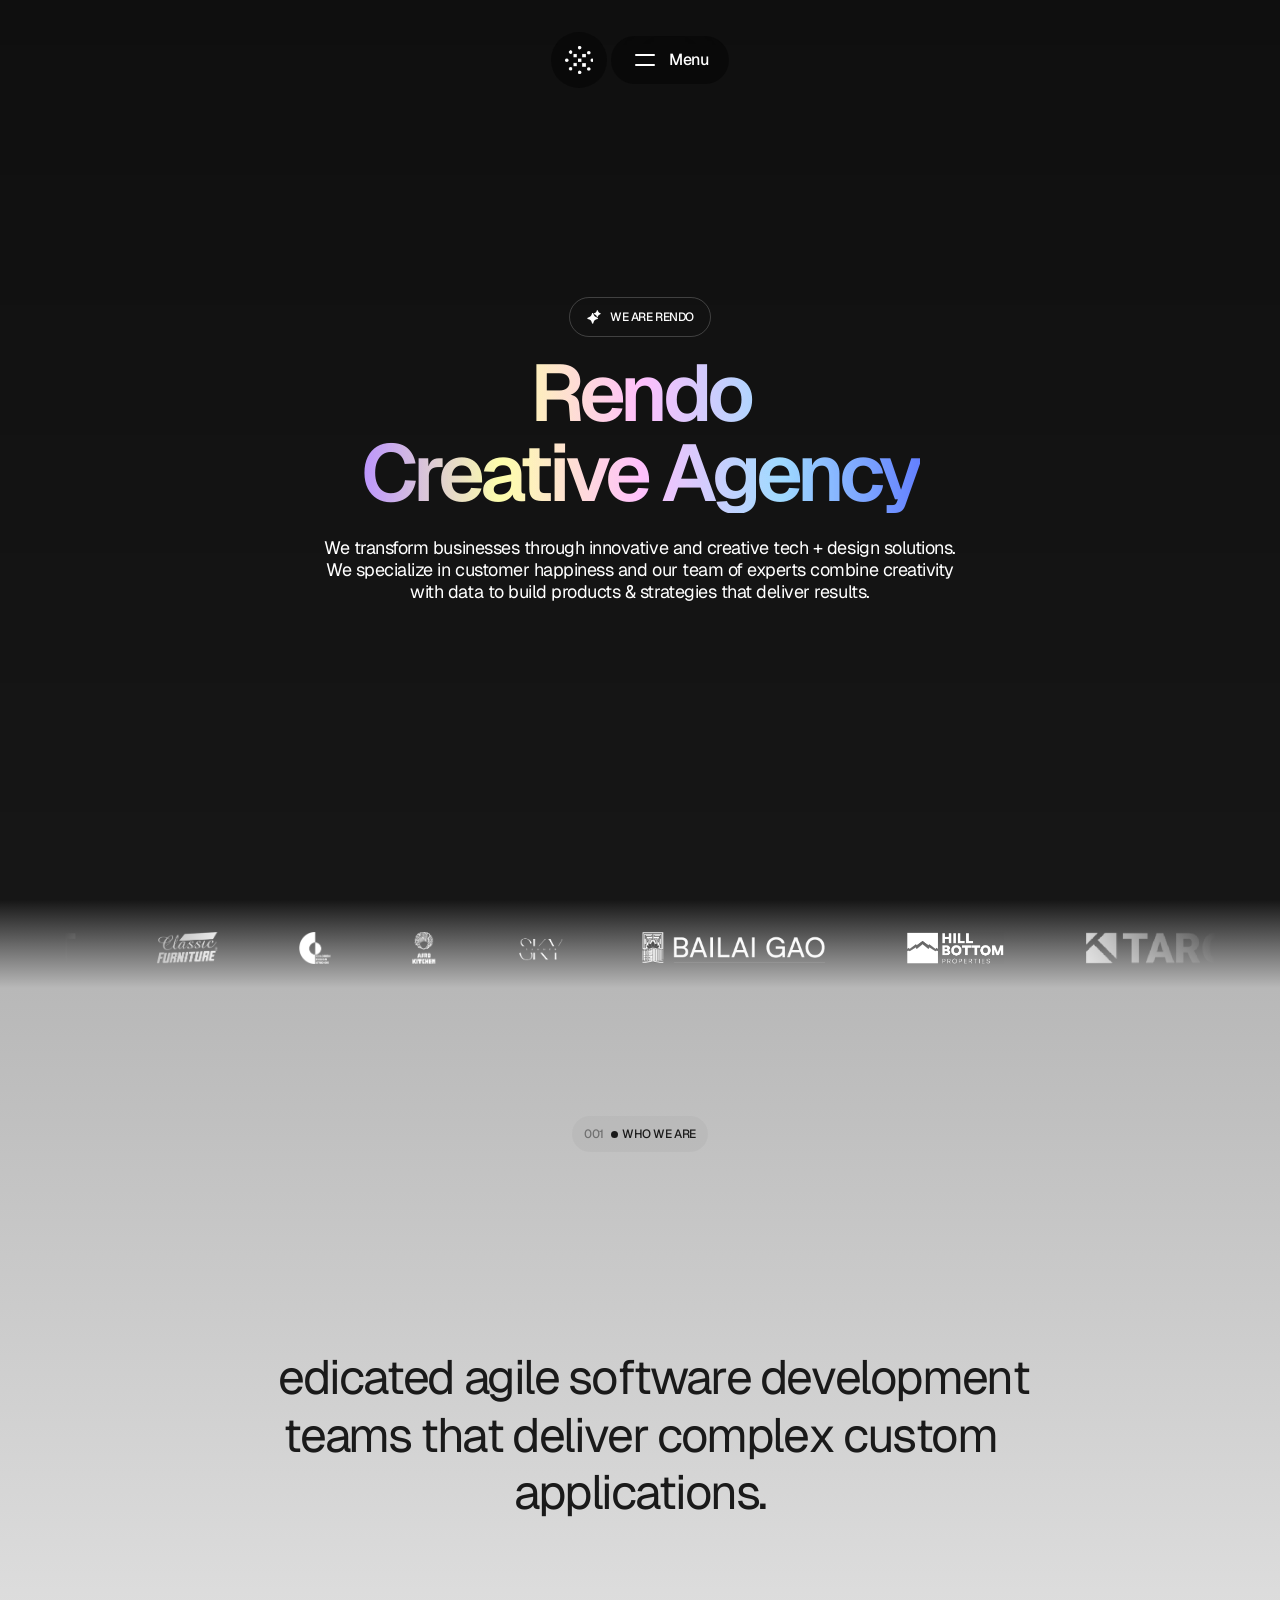
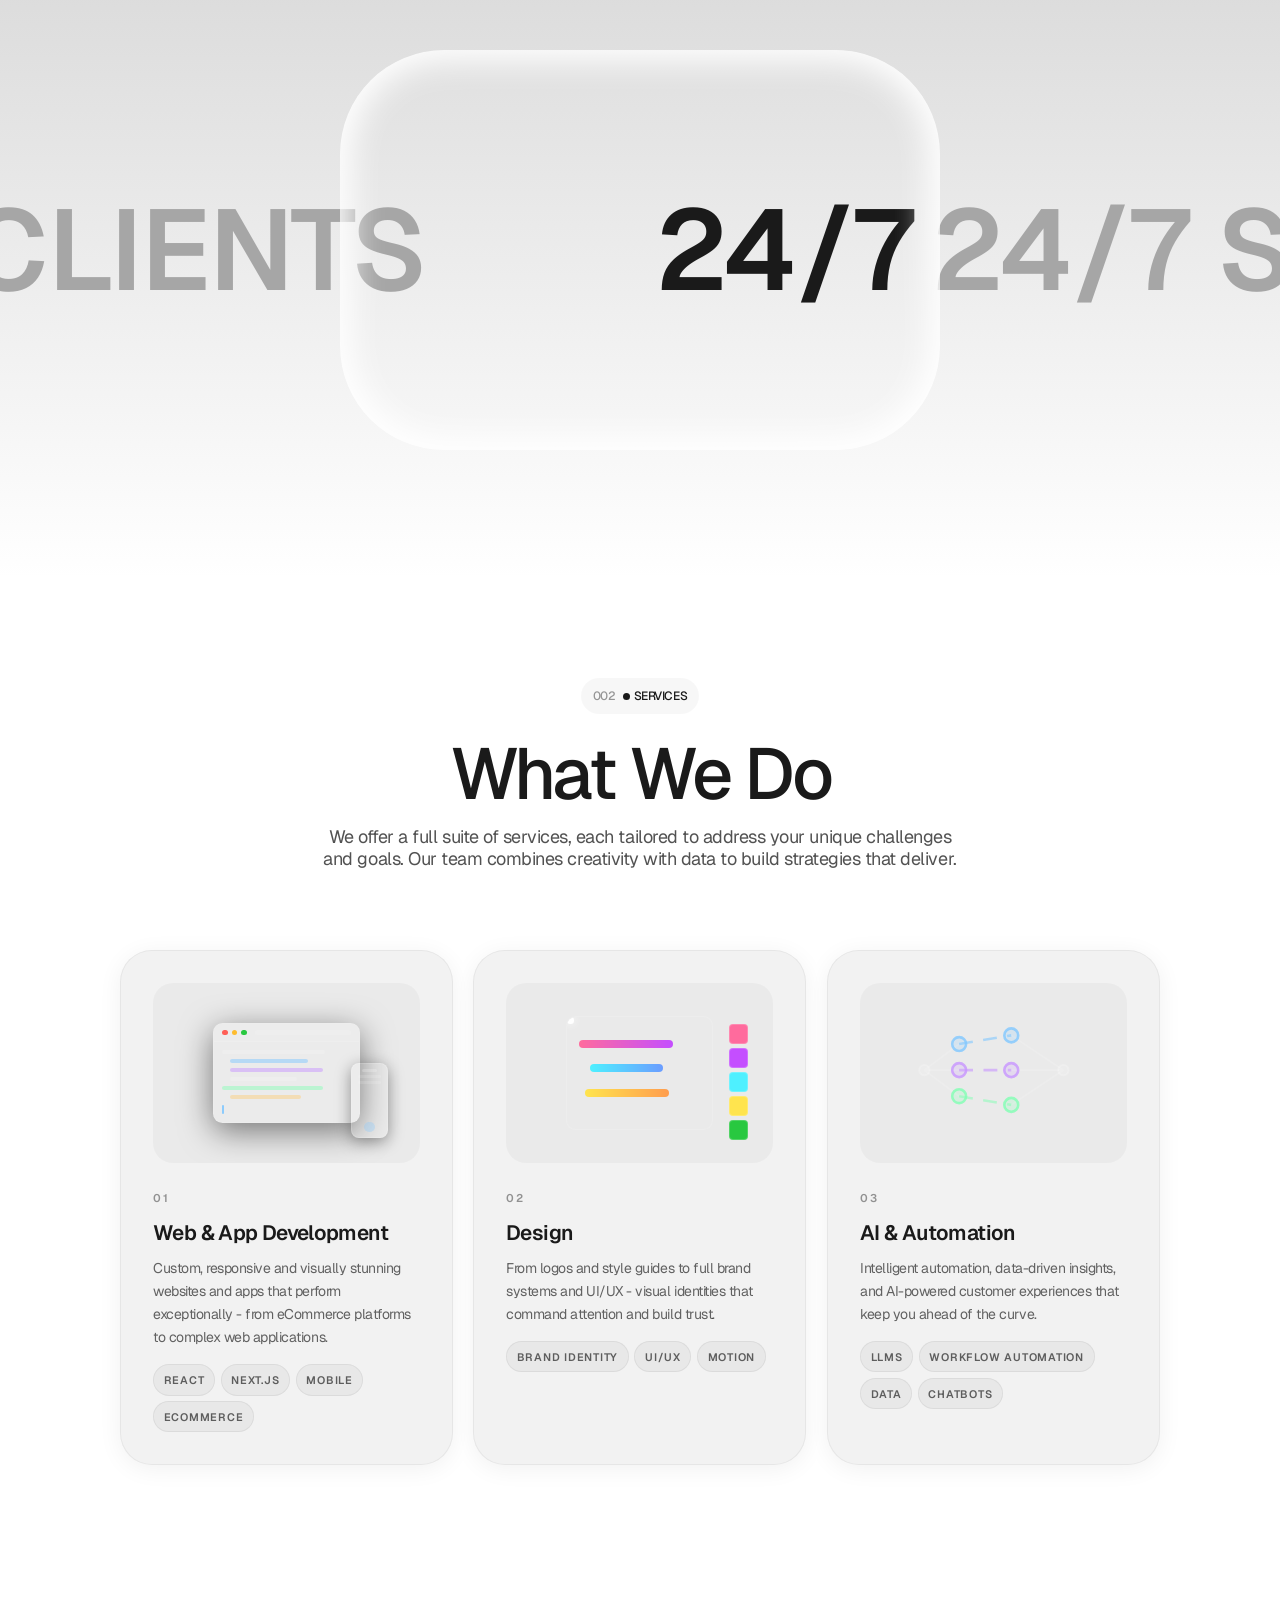
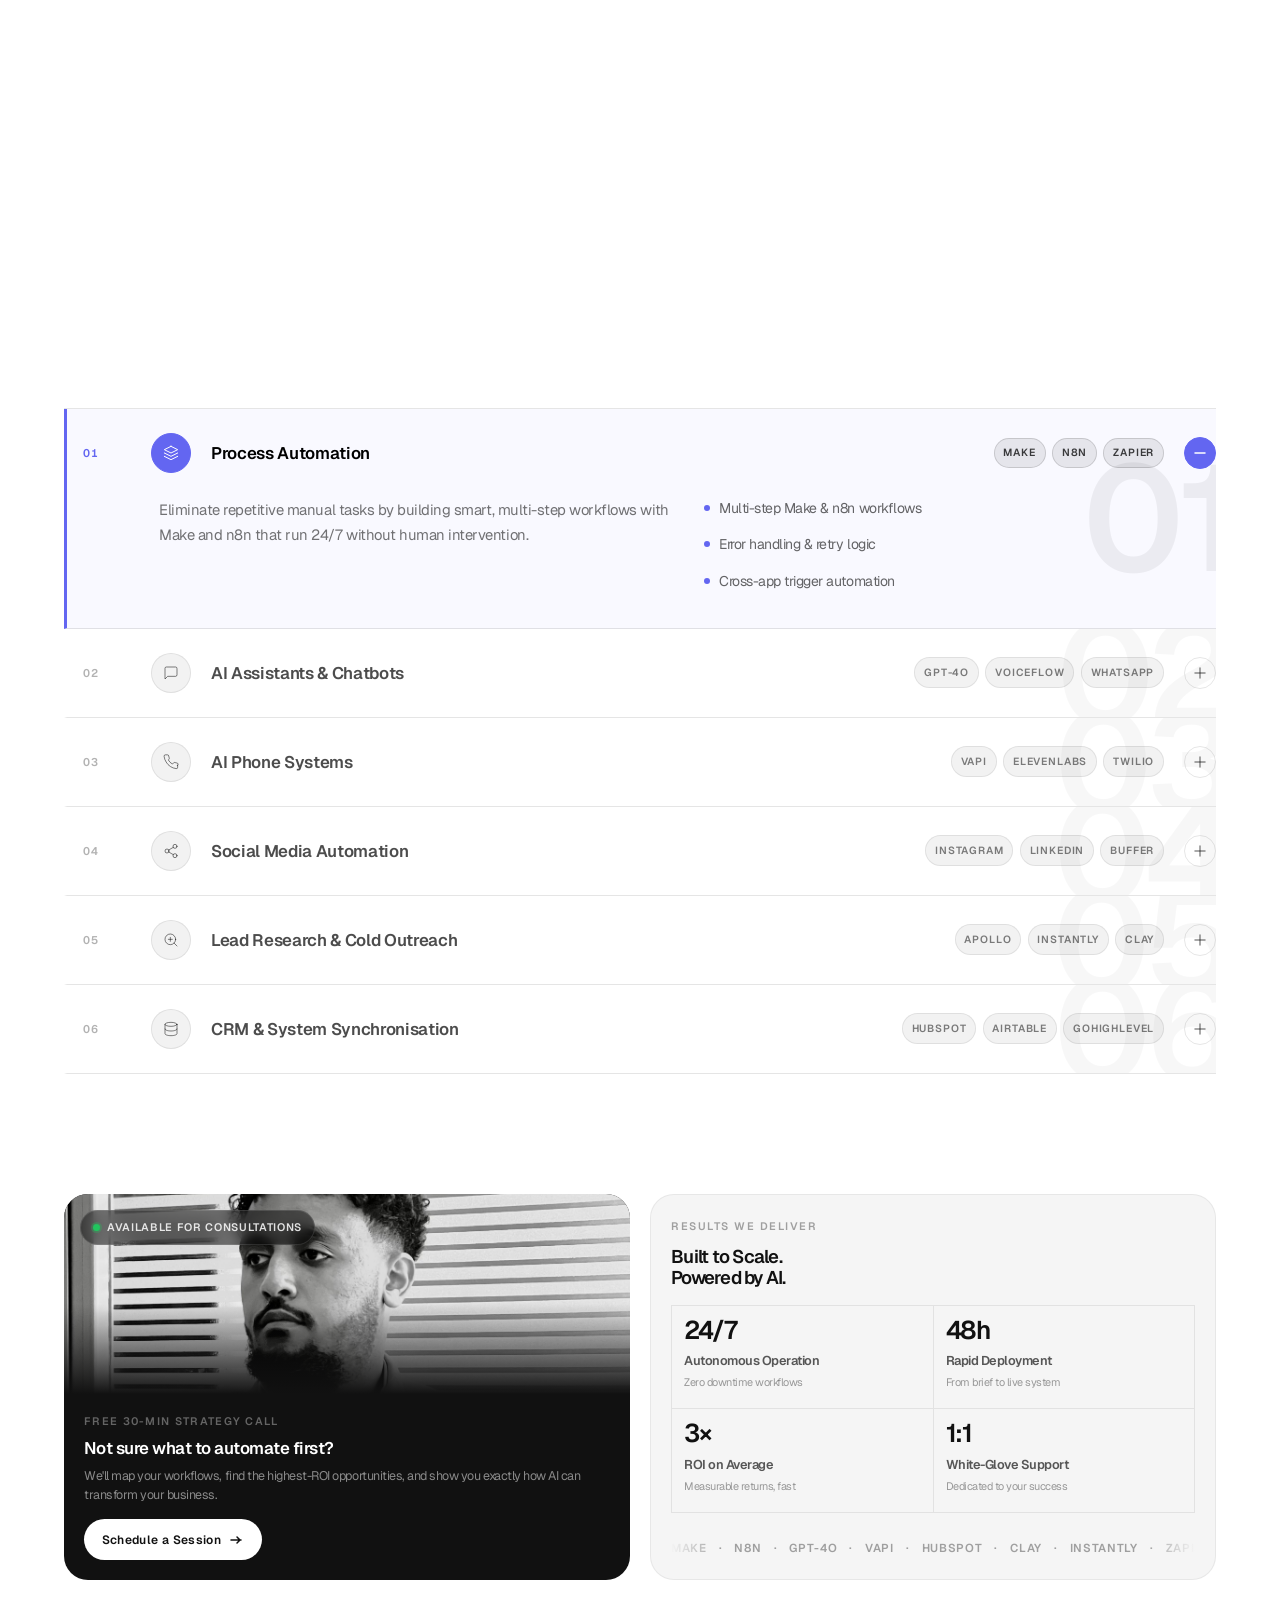
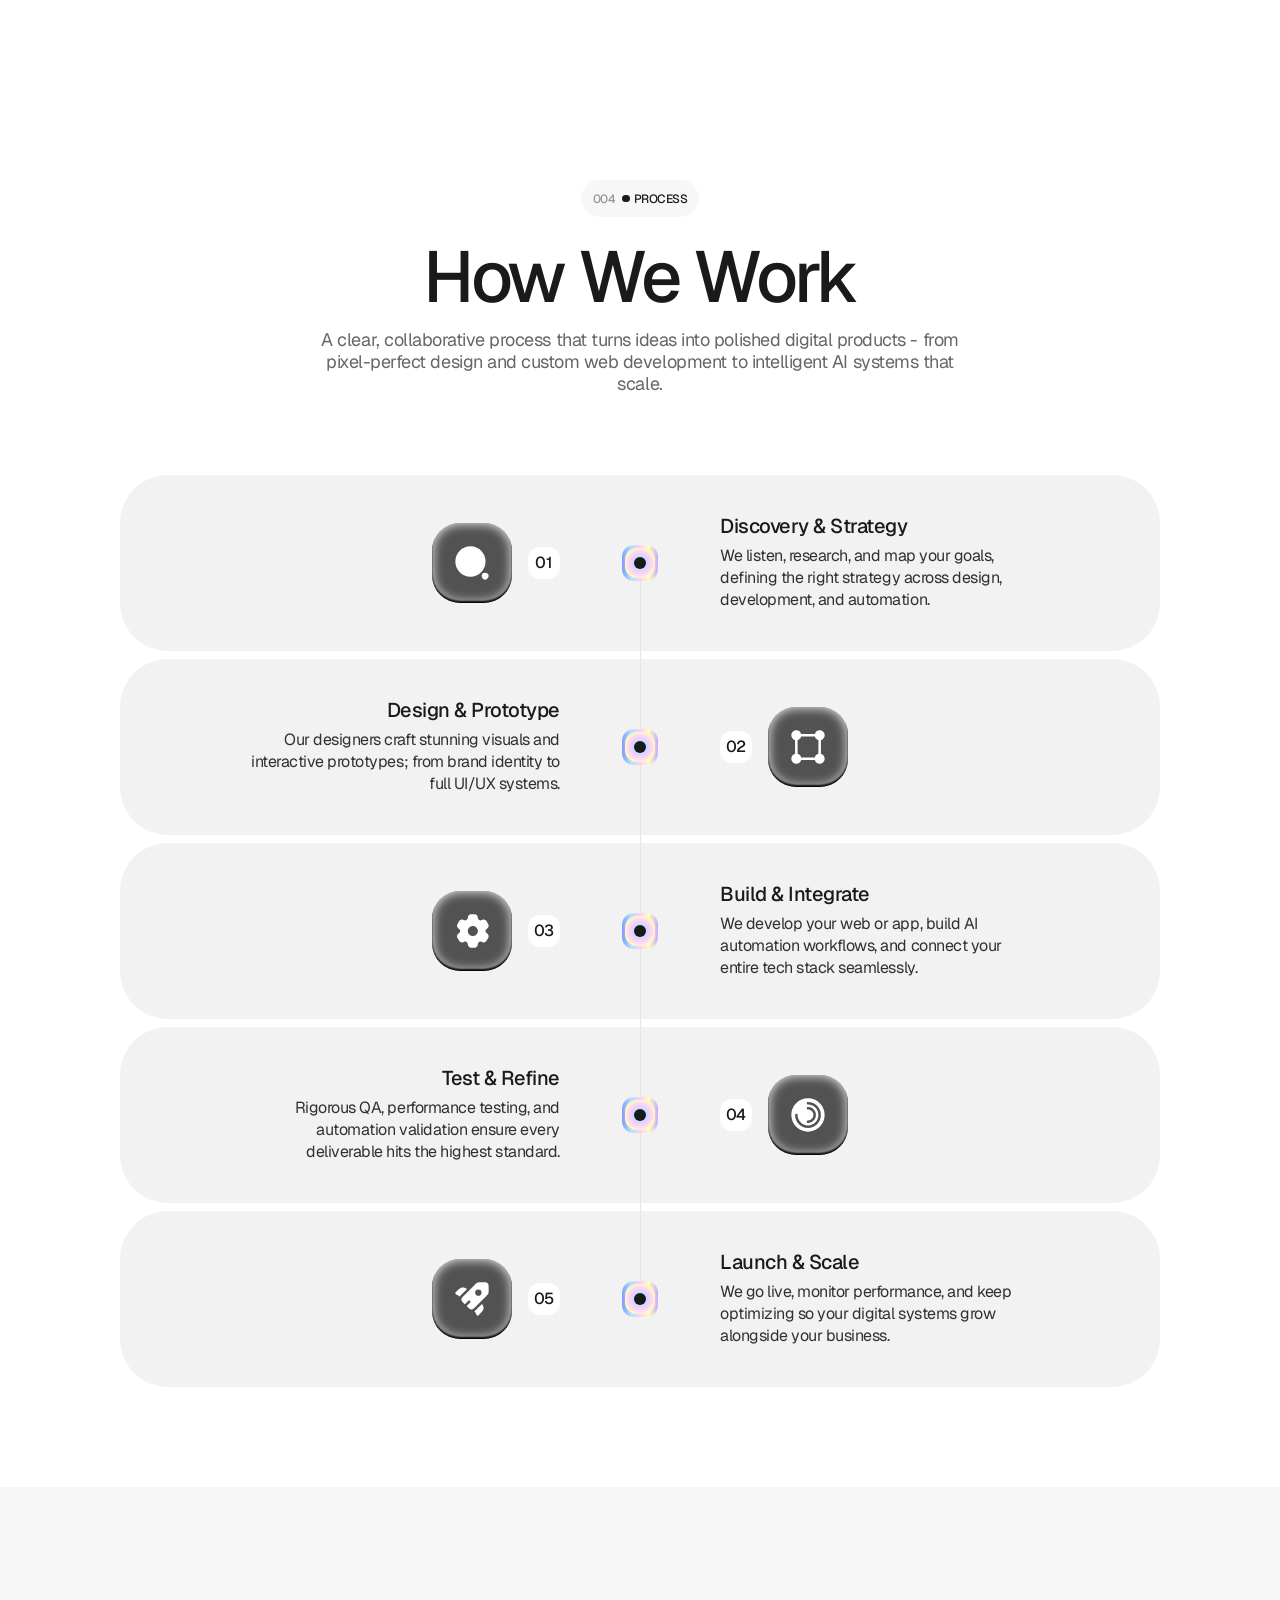
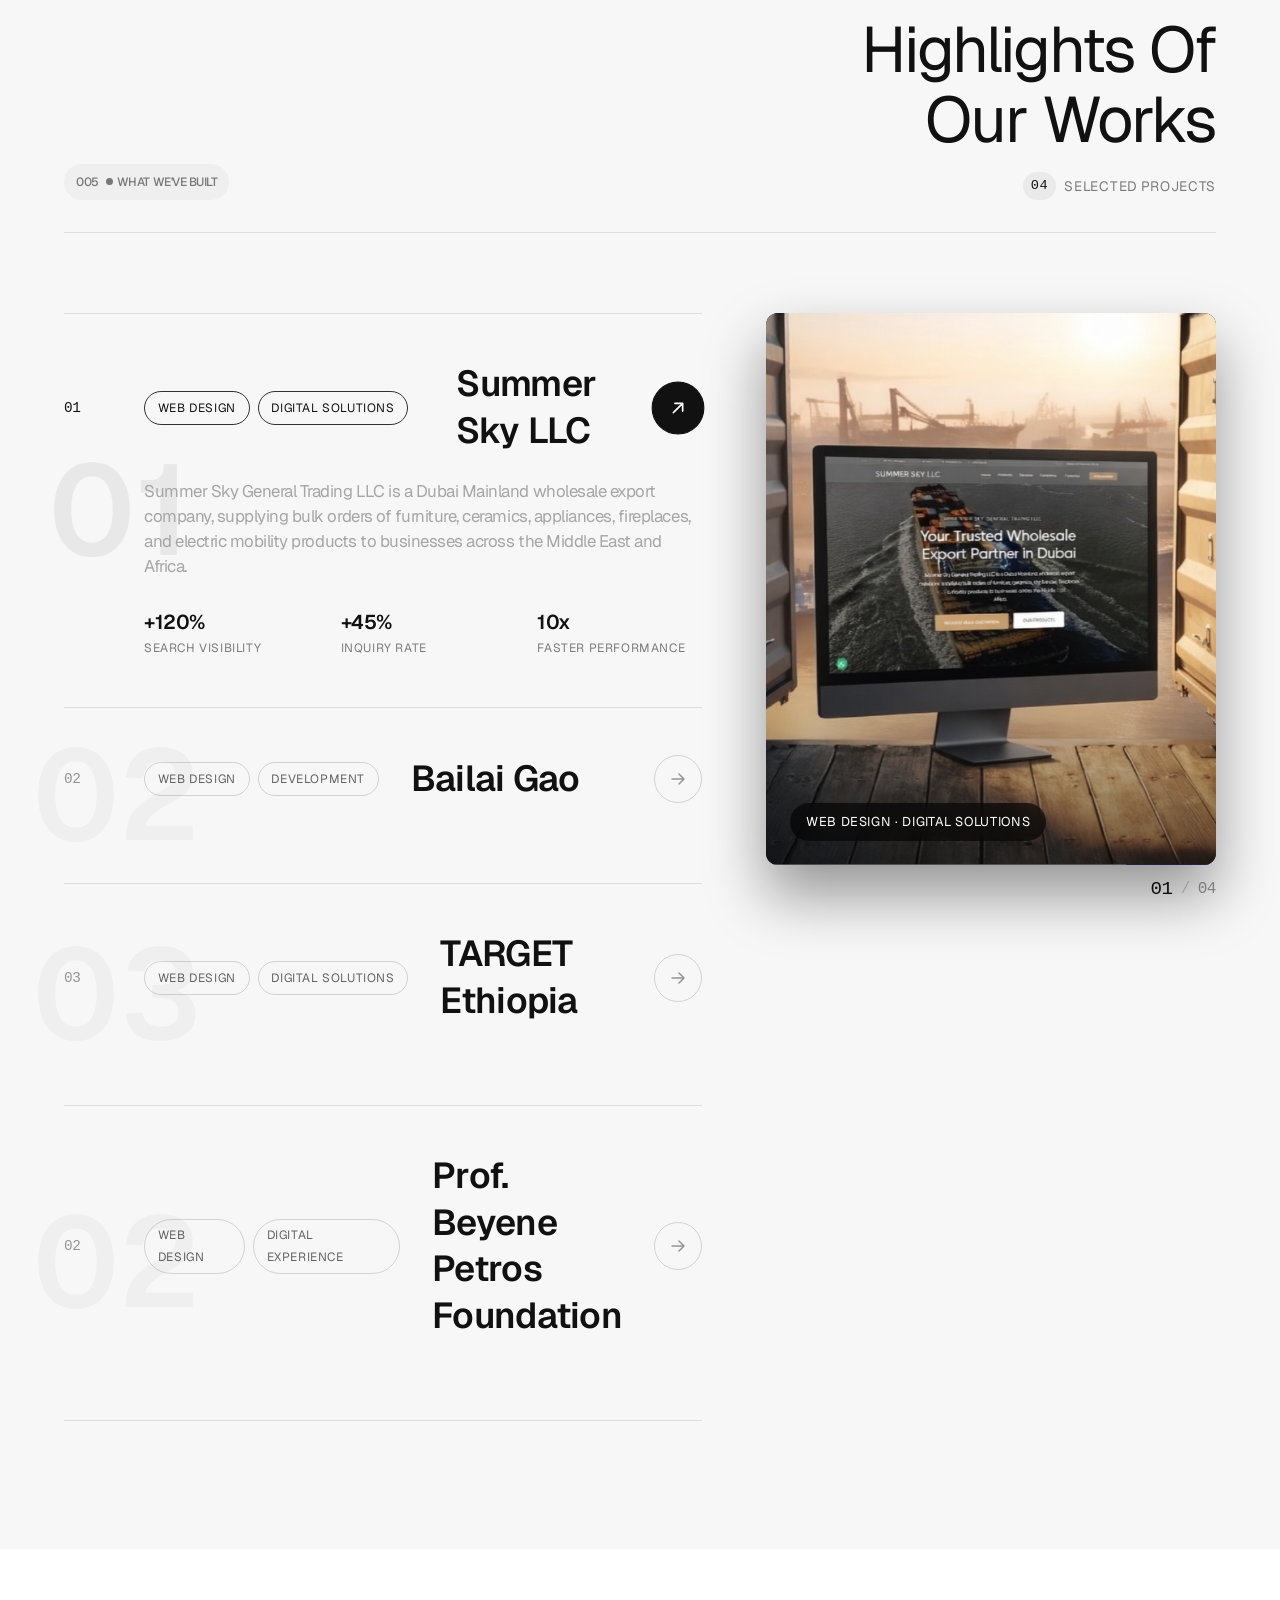
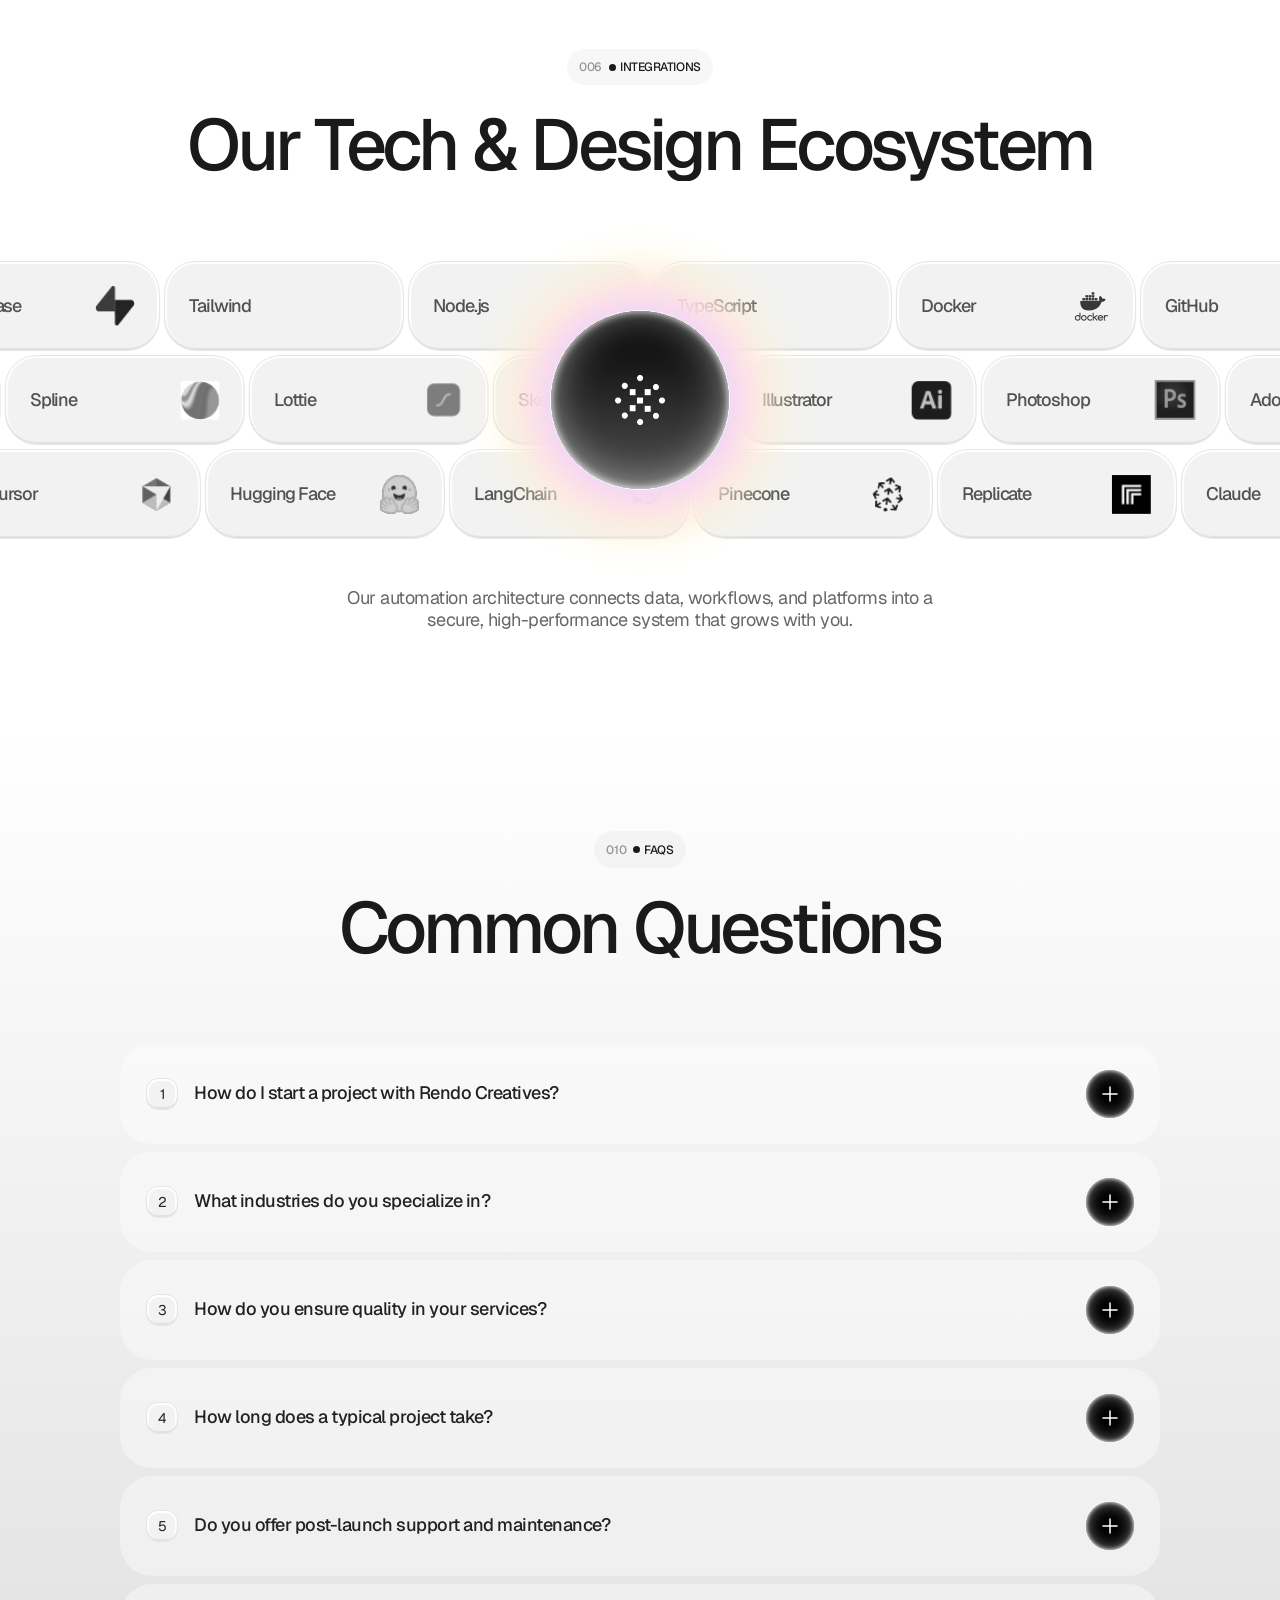
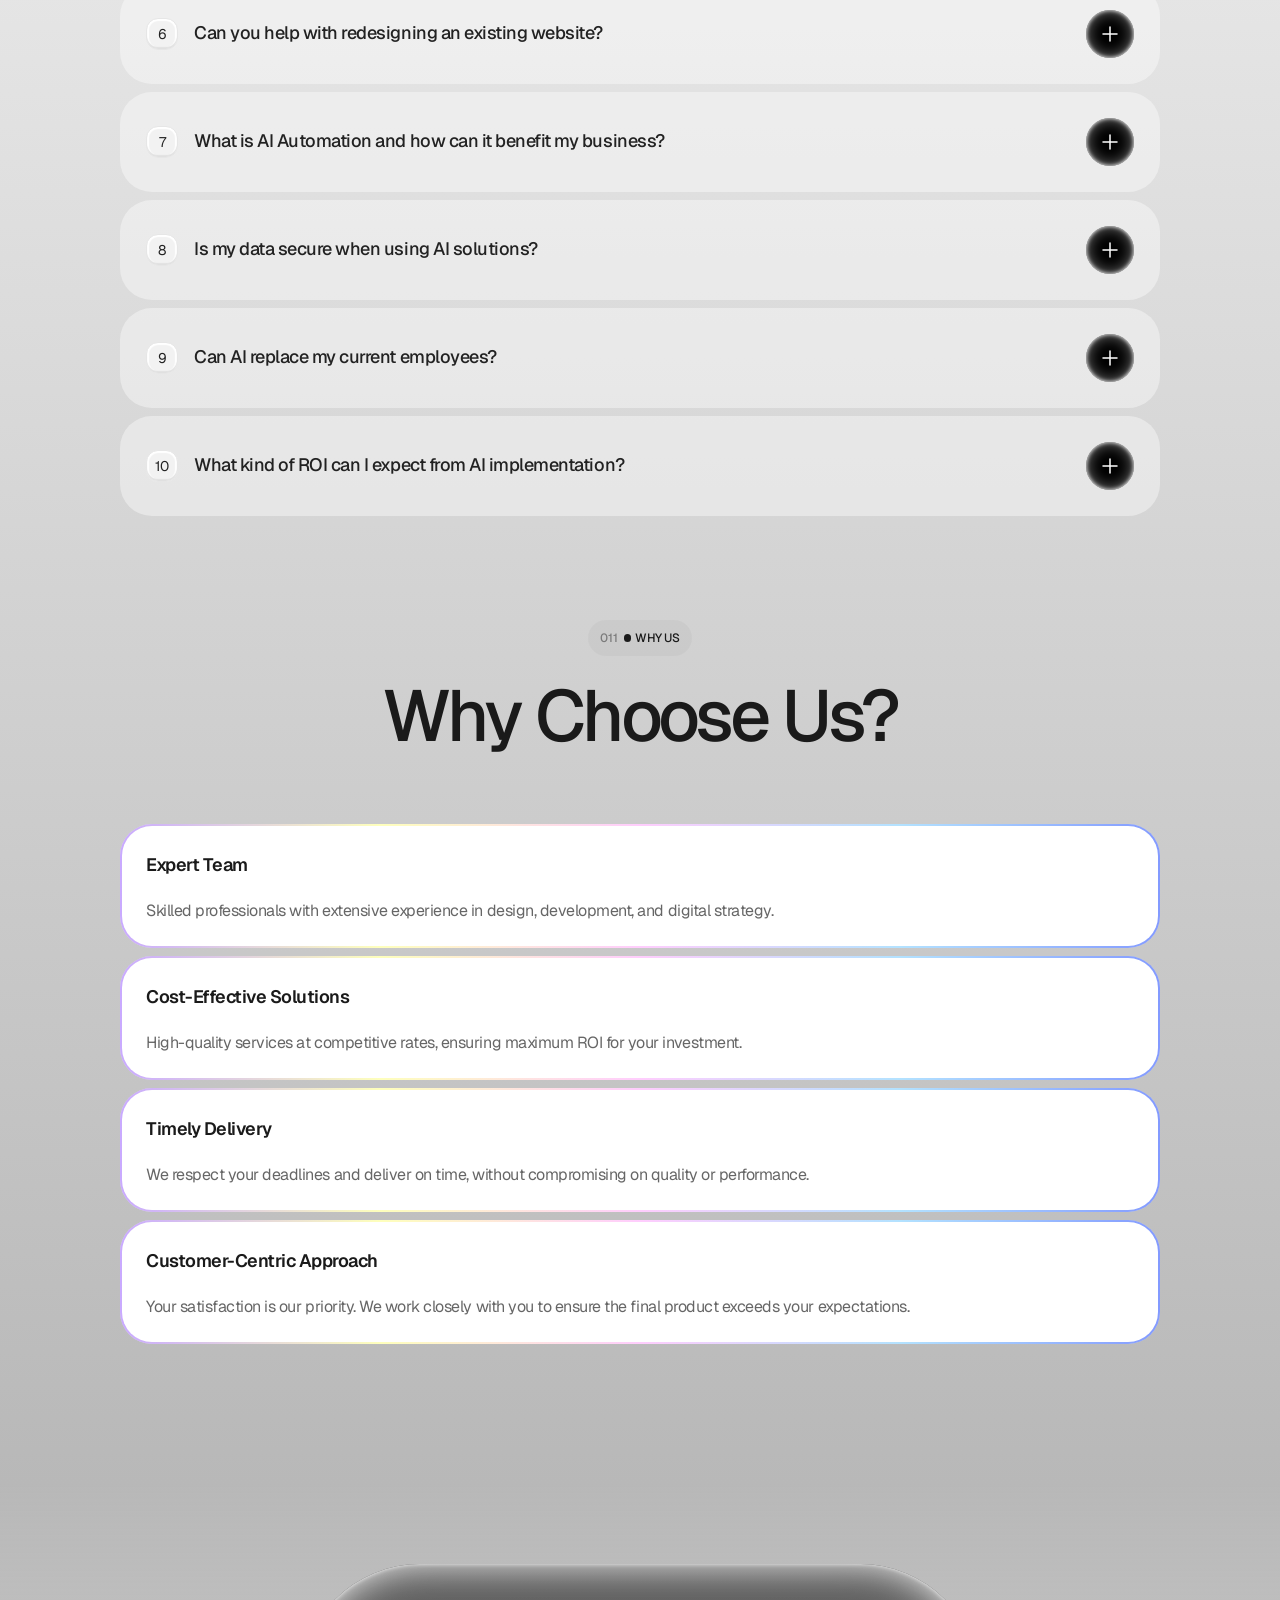
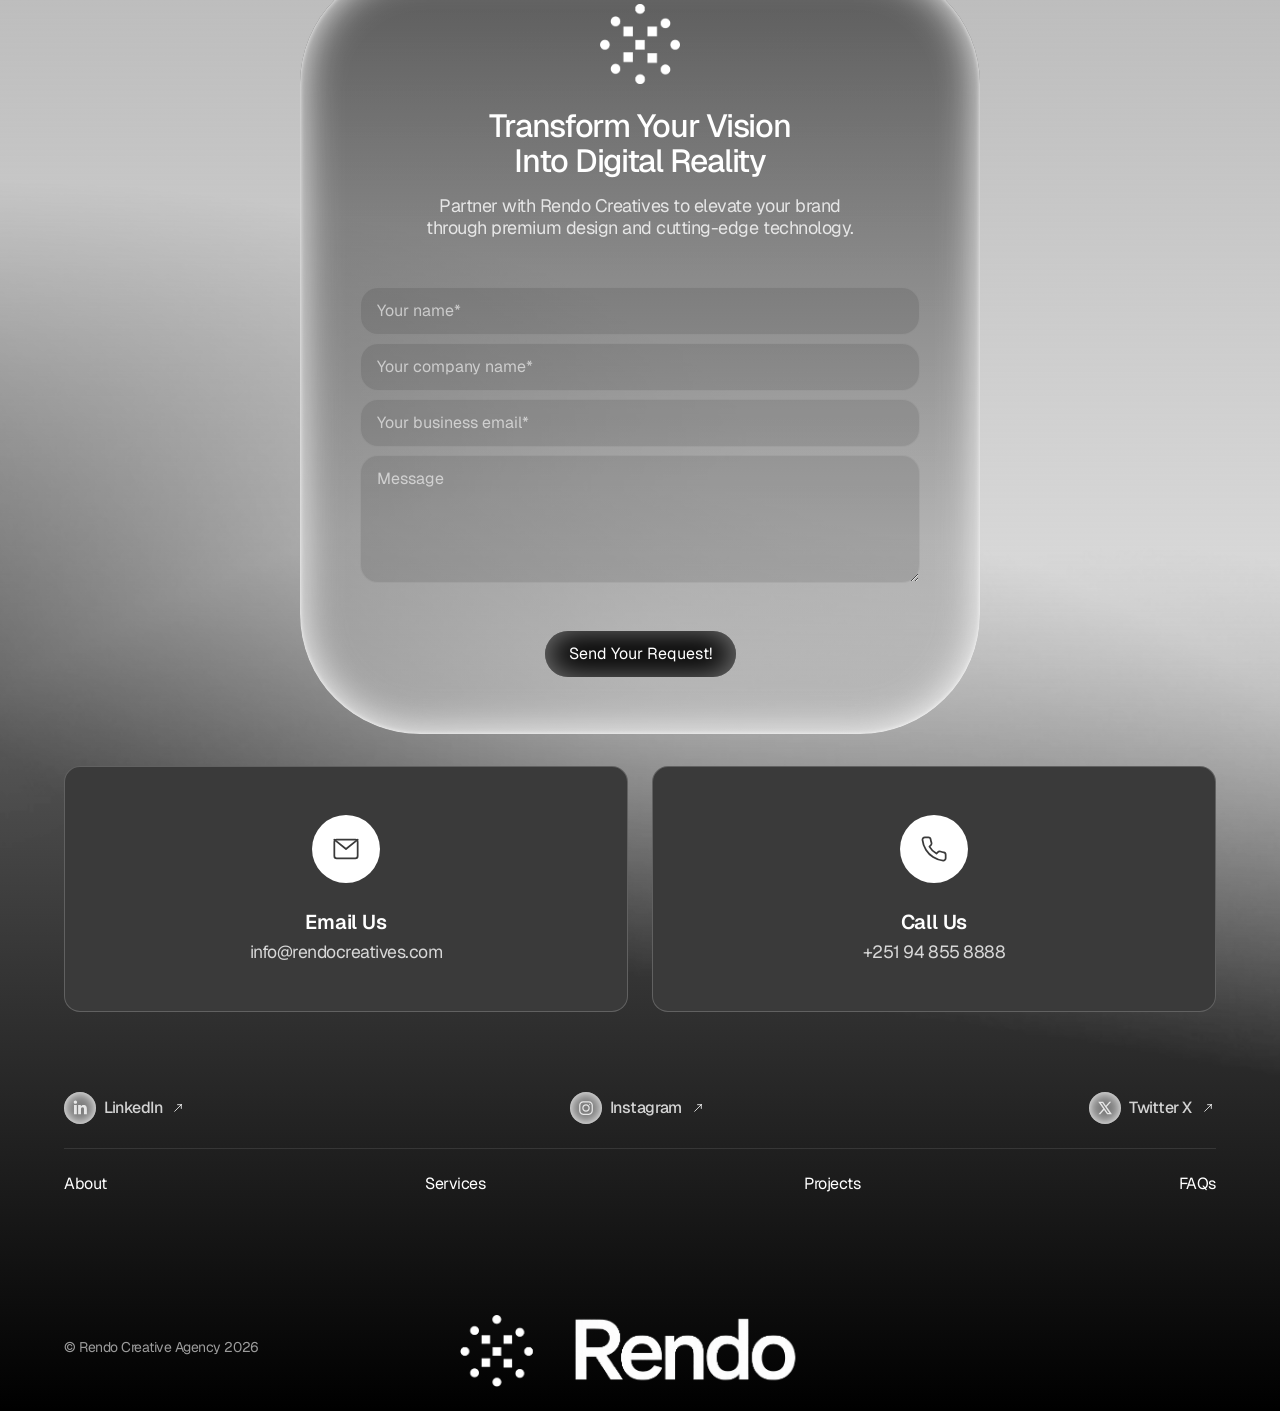
==== index.html @ 923885fb "style: update ecosystem heading text and correct agency name in footer" ====
<!DOCTYPE html>
<html lang="en" data-wf-domain="rendocreatives.com" data-wf-page="69abbb97278770785e4b2dc4"
  data-wf-site="69abbb96278770785e4b2dc1">

<head>
  <meta charset="utf-8">
  <link href="rendocreatives.com" rel="preconnect" crossorigin="anonymous">
  <title>Rendo Creative Agency | Digital Solutions & AI Automation in Ethiopia</title>
  <meta name="description"
    content="Rendo Creative Agency is a premier Ethiopian creative and digital outsourcing agency founded in 2022 and headquartered in Addis Ababa. We specialize in digital solutions, web & app development, branding, marketing, AI automations, and outsourced tech services.">
  <meta name="keywords"
    content="Rendo Creative Agency, creative agency Ethiopia, digital outsourcing Addis Ababa, web development Ethiopia, app development, AI automation Ethiopia, digital marketing, branding agency">
  <meta name="robots" content="index, follow">
  <meta name="author" content="Rendo Creative Agency">
  <link rel="canonical" href="https://rendocreatives.com/" />

  <meta property="og:title" content="Rendo Creative Agency | Digital Solutions & AI Automation in Ethiopia">
  <meta property="og:description"
    content="Rendo Creative Agency is a premier Ethiopian creative and digital outsourcing agency founded in 2022 and headquartered in Addis Ababa. We specialize in digital solutions, web & app development, branding, marketing, AI automations, and outsourced tech services.">
  <meta property="og:image" content="/imageRendo.png">
  <meta property="og:type" content="website">
  <meta property="og:url" content="/imageRendo.png">

  <meta name="twitter:title" content="Rendo Creative Agency | Digital Solutions & AI Automation in Ethiopia">
  <meta name="twitter:description"
    content="Rendo Creative Agency is a premier Ethiopian creative and digital outsourcing agency founded in 2022 and headquartered in Addis Ababa. We specialize in digital solutions, web & app development, branding, marketing, AI automations, and outsourced tech services.">
  <meta name="twitter:card" content="summary_large_image">
  <meta name="twitter:image" content="/imageRendo.png">
  <meta name="viewport" content="width=device-width, initial-scale=1">

  <script type="application/ld+json">
  {
    "@context": "https://schema.org",
    "@type": "ProfessionalService",
    "name": "Rendo Creative Agency",
    "url": "https://rendocreatives.com/",
    "logo": "https://rendocreatives.com/RendoNewLogo.png",
    "image": "/imageRendo.png",
    "description": "Rendo Creative Agency is an Ethiopian-based creative and digital outsourcing agency founded in 2022 and headquartered in Addis Ababa.",
    "address": {
      "@type": "PostalAddress",
      "addressLocality": "Addis Ababa",
      "addressCountry": "ET"
    },
    "sameAs": [
      "https://www.linkedin.com/company/rendocreativeagency/",
      "https://twitter.com/rendocreative",
      "https://www.instagram.com/rendocreative/"
    ]
  }
  </script>
  <link href="69abbb96278770785e4b2dc1/css/conicorn.shared.2434630ba.css" rel="stylesheet" type="text/css">
  <style>
    html.w-mod-js:not(.w-mod-ix3) :is(.button-text, .icon-button, .about-text, .process-line, .preload-logo, .preload-text) {
      visibility: hidden !important;
    }

    .w-webflow-badge {
      display: none !important;
      opacity: 0 !important;
      visibility: hidden !important;
      pointer-events: none !important;
      z-index: -9999 !important;
      width: 0 !important;
      height: 0 !important;
      overflow: hidden !important;
    }

    @media screen and (max-width: 991px) {
      .nav-menu.w--nav-menu-open {
        display: flex !important;
        justify-content: center !important;
        left: 0 !important;
        right: 0 !important;
        width: 100% !important;
      }

      .nav-menu-link-wrap {
        margin: 0 auto !important;
      }
    }
  </style>
  <script
    type="text/javascript">!function (o, c) { var n = c.documentElement, t = " w-mod-"; n.className += t + "js", ("ontouchstart" in o || o.DocumentTouch && c instanceof DocumentTouch) && (n.className += t + "touch") }(window, document);</script>
  <link href="/RendoNewLogo.png" rel="shortcut icon" type="image/x-icon">
  <link href="/RendoNewLogo.png" rel="apple-touch-icon">
</head>

<body>
  <div class="page-wrapper">
    <div class="global-styles w-embed">
      <style>
        /* Make mask on both sides */
        .mask-wrapper {
          -webkit-mask-image: linear-gradient(to right, transparent 0%, black 15%, black 85%, transparent 100%);
          mask-image: linear-gradient(to right, transparent 0%, black 15%, black 85%, transparent 100%);
        }

        /* Prevent horizontal overflow / white gap on mobile */
        html {
          overflow-x: hidden;
        }

        /* Make text look crisper and more legible in all browsers */
        body {
          -webkit-font-smoothing: antialiased;
          -moz-osx-font-smoothing: grayscale;
          text-rendering: optimizeLegibility;
          overflow-x: hidden;
        }

        /* Focus state style for keyboard navigation for the focusable elements */
        *[tabindex]:focus-visible,
        input[type="file"]:focus-visible {
          outline: 0.125rem solid #4d65ff;
          outline-offset: 0.125rem;
        }

        /* Set color style to inherit */
        .inherit-color * {
          color: inherit;
        }

        /* Get rid of top margin on first element in any rich text element */
        .w-richtext> :not(div):first-child,
        .w-richtext>div:first-child> :first-child {
          margin-top: 0 !important;
        }

        /* Get rid of bottom margin on last element in any rich text element */
        .w-richtext>:last-child,
        .w-richtext ol li:last-child,
        .w-richtext ul li:last-child {
          margin-bottom: 0 !important;
        }


        /* Make sure containers never lose their center alignment */
        .container-medium,
        .container-small,
        .container-large {
          margin-right: auto !important;
          margin-left: auto !important;
        }

        /* 
Make the following elements inherit typography styles from the parent and not have hardcoded values. 
Important: You will not be able to style for example "All Links" in Designer with this CSS applied.
Uncomment this CSS to use it in the project. Leave this message for future hand-off.
*/
        /*
a,
.w-input,
.w-select,
.w-tab-link,
.w-nav-link,
.w-dropdown-btn,
.w-dropdown-toggle,
.w-dropdown-link {
  color: inherit;
  text-decoration: inherit;
  font-size: inherit;
}
*/

        /* Apply "..." after 3 lines of text */
        .text-style-3lines {
          display: -webkit-box;
          overflow: hidden;
          -webkit-line-clamp: 3;
          line-clamp: 3;
          -webkit-box-orient: vertical;
        }

        /* Apply "..." after 2 lines of text */
        .text-style-2lines {
          display: -webkit-box;
          overflow: hidden;
          -webkit-line-clamp: 2;
          line-clamp: 2;
          -webkit-box-orient: vertical;
        }

        /* These classes are never overwritten */
        .hide {
          display: none !important;
        }

        @media screen and (max-width: 991px) {

          .hide,
          .hide-tablet {
            display: none !important;
          }
        }

        @media screen and (max-width: 767px) {
          .hide-mobile-landscape {
            display: none !important;
          }
        }

        @media screen and (max-width: 479px) {
          .hide-mobile {
            display: none !important;
          }
        }

        .margin-0 {
          margin: 0rem !important;
        }

        .padding-0 {
          padding: 0rem !important;
        }

        .spacing-clean {
          padding: 0rem !important;
          margin: 0rem !important;
        }

        .margin-top {
          margin-right: 0rem !important;
          margin-bottom: 0rem !important;
          margin-left: 0rem !important;
        }

        .padding-top {
          padding-right: 0rem !important;
          padding-bottom: 0rem !important;
          padding-left: 0rem !important;
        }

        .margin-right {
          margin-top: 0rem !important;
          margin-bottom: 0rem !important;
          margin-left: 0rem !important;
        }

        .padding-right {
          padding-top: 0rem !important;
          padding-bottom: 0rem !important;
          padding-left: 0rem !important;
        }

        .margin-bottom {
          margin-top: 0rem !important;
          margin-right: 0rem !important;
          margin-left: 0rem !important;
        }

        .padding-bottom {
          padding-top: 0rem !important;
          padding-right: 0rem !important;
          padding-left: 0rem !important;
        }

        .margin-left {
          margin-top: 0rem !important;
          margin-right: 0rem !important;
          margin-bottom: 0rem !important;
        }

        .padding-left {
          padding-top: 0rem !important;
          padding-right: 0rem !important;
          padding-bottom: 0rem !important;
        }

        .margin-horizontal {
          margin-top: 0rem !important;
          margin-bottom: 0rem !important;
        }

        .padding-horizontal {
          padding-top: 0rem !important;
          padding-bottom: 0rem !important;
        }

        .margin-vertical {
          margin-right: 0rem !important;
          margin-left: 0rem !important;
        }

        .padding-vertical {
          padding-right: 0rem !important;
          padding-left: 0rem !important;
        }

        /* ── Value Card Thematic Scenes ── */
        .value-card-top {
          position: relative;
        }

        .vc-scene {
          position: absolute;
          inset: 0;
          display: flex;
          align-items: center;
          justify-content: center;
          overflow: hidden;
        }

        /* Card 1 — Web & App Dev */
        .vc-browser {
          width: 55%;
          background: rgba(255, 255, 255, .05);
          border-radius: .6rem;
          border: 1px solid rgba(255, 255, 255, .12);
          overflow: hidden;
          box-shadow: 0 .5rem 2rem rgba(0, 0, 0, .5);
          animation: vc-float 4s ease-in-out infinite;
        }

        .vc-browser-bar {
          display: flex;
          align-items: center;
          gap: .25rem;
          padding: .35rem .5rem;
          background: rgba(255, 255, 255, .04);
          border-bottom: 1px solid rgba(255, 255, 255, .08);
        }

        .vc-dot {
          width: .35rem;
          height: .35rem;
          border-radius: 50%;
          flex-shrink: 0;
        }

        .vc-dot--r {
          background: #ff5f57
        }

        .vc-dot--y {
          background: #febc2e
        }

        .vc-dot--g {
          background: #28c840
        }

        .vc-url-bar {
          flex: 1;
          height: .3rem;
          background: rgba(255, 255, 255, .1);
          border-radius: .2rem;
          margin-left: .25rem;
        }

        .vc-browser-body {
          padding: .5rem;
          display: flex;
          flex-direction: column;
          gap: .28rem;
        }

        .vc-code-line {
          height: .28rem;
          border-radius: .2rem;
          background: rgba(255, 255, 255, .15);
          transform-origin: left;
          animation: vc-type 3s ease-in-out infinite;
        }

        .vc-code-line--1 {
          width: 80%
        }

        .vc-code-line--2 {
          width: 60%;
          margin-left: .5rem;
          background: rgba(130, 200, 255, .5);
          animation-delay: .2s
        }

        .vc-code-line--3 {
          width: 72%;
          margin-left: .5rem;
          background: rgba(200, 150, 255, .5);
          animation-delay: .4s
        }

        .vc-code-line--4 {
          width: 52%;
          margin-left: .5rem;
          animation-delay: .6s
        }

        .vc-code-line--5 {
          width: 78%;
          background: rgba(130, 255, 180, .45);
          animation-delay: .8s
        }

        .vc-code-line--6 {
          width: 55%;
          margin-left: .5rem;
          background: rgba(255, 200, 100, .4);
          animation-delay: 1s
        }

        .vc-cursor {
          width: .12rem;
          height: .55rem;
          background: rgba(130, 200, 255, .9);
          border-radius: 1px;
          margin-top: .1rem;
          animation: vc-blink .9s ease-in-out infinite;
        }

        .vc-phone {
          position: absolute;
          right: 12%;
          bottom: 14%;
          width: 14%;
          background: rgba(255, 255, 255, .05);
          border-radius: .5rem;
          border: 1px solid rgba(255, 255, 255, .14);
          overflow: hidden;
          padding: .3rem .2rem;
          animation: vc-float 4s 1.2s ease-in-out infinite;
          box-shadow: 0 .25rem 1rem rgba(0, 0, 0, .4);
          aspect-ratio: .5;
          display: flex;
          flex-direction: column;
          gap: .2rem;
          align-items: center;
        }

        .vc-phone-notch {
          width: 50%;
          height: .18rem;
          background: rgba(255, 255, 255, .2);
          border-radius: .1rem;
        }

        .vc-phone-line {
          width: 80%;
          height: .2rem;
          background: rgba(255, 255, 255, .12);
          border-radius: .1rem;
        }

        .vc-phone-btn {
          width: 35%;
          aspect-ratio: 1;
          border-radius: 50%;
          background: rgba(130, 200, 255, .3);
          margin-top: auto;
        }

        /* Card 2 — Design */
        .vc-canvas-wrap {
          position: relative;
          width: 55%;
          aspect-ratio: 1.3;
        }

        .vc-canvas {
          width: 100%;
          height: 100%;
          border-radius: .6rem;
          border: 1px solid rgba(255, 255, 255, .1);
          background: rgba(255, 255, 255, .04);
          overflow: hidden;
          position: relative;
          animation: vc-float 5s ease-in-out infinite;
        }

        .vc-stroke {
          position: absolute;
          height: .5rem;
          border-radius: .5rem;
          transform-origin: left;
          animation: vc-stroke 3s ease-in-out infinite;
        }

        .vc-stroke--1 {
          width: 65%;
          top: 20%;
          left: 8%;
          background: linear-gradient(90deg, #ff6b9d, #c44eff);
          animation-delay: 0s
        }

        .vc-stroke--2 {
          width: 50%;
          top: 42%;
          left: 16%;
          background: linear-gradient(90deg, #4ef0ff, #6b9dff);
          animation-delay: .45s
        }

        .vc-stroke--3 {
          width: 58%;
          top: 64%;
          left: 12%;
          background: linear-gradient(90deg, #ffe44e, #ff9d4e);
          animation-delay: .9s
        }

        .vc-pen-dot {
          position: absolute;
          width: .4rem;
          height: .4rem;
          border-radius: 50%;
          background: #fff;
          box-shadow: 0 0 .5rem #fff;
          animation: vc-pen-move 3s ease-in-out infinite;
        }

        .vc-swatches {
          position: absolute;
          right: -2.2rem;
          top: .5rem;
          display: flex;
          flex-direction: column;
          gap: .3rem;
          animation: vc-float 5s .5s ease-in-out infinite;
        }

        .vc-swatch {
          width: 1.2rem;
          height: 1.2rem;
          border-radius: .25rem;
          border: 1px solid rgba(255, 255, 255, .2);
        }

        .vc-swatch--1 {
          background: #ff6b9d
        }

        .vc-swatch--2 {
          background: #c44eff
        }

        .vc-swatch--3 {
          background: #4ef0ff
        }

        .vc-swatch--4 {
          background: #ffe44e
        }

        .vc-swatch--5 {
          background: #28c840
        }

        /* Card 3 — AI & Automation */
        .vc-neural-wrap {
          width: 65%;
          animation: vc-float 4.5s ease-in-out infinite;
        }

        .vc-neural-svg {
          width: 100%;
          overflow: visible;
        }

        .vc-wire {
          stroke: rgba(255, 255, 255, .12);
          stroke-width: 1;
          fill: none;
        }

        .vc-wire-live {
          stroke-width: 1.5;
          fill: none;
          stroke-dasharray: 8 6;
          animation: vc-dash 1.8s linear infinite;
        }

        .vc-wire-live--a {
          stroke: rgba(130, 200, 255, .6)
        }

        .vc-wire-live--b {
          stroke: rgba(200, 150, 255, .6);
          animation-delay: .4s
        }

        .vc-wire-live--c {
          stroke: rgba(130, 255, 180, .5);
          animation-delay: .8s
        }

        .vc-nnode {
          fill: rgba(255, 255, 255, .08);
          stroke: rgba(255, 255, 255, .2);
          stroke-width: 1;
        }

        .vc-nnode-lit {
          fill: rgba(130, 200, 255, .2);
          stroke: rgba(130, 200, 255, .8);
          stroke-width: 1.5;
          animation: vc-pulse 2s ease-in-out infinite;
        }

        .vc-nnode-lit--b {
          fill: rgba(200, 150, 255, .2);
          stroke: rgba(200, 150, 255, .8);
          animation-delay: .6s
        }

        .vc-nnode-lit--c {
          fill: rgba(130, 255, 180, .2);
          stroke: rgba(130, 255, 180, .8);
          animation-delay: 1.2s
        }

        /* Keyframes */
        @keyframes vc-float {

          0%,
          100% {
            transform: translateY(0)
          }

          50% {
            transform: translateY(-6px)
          }
        }

        @keyframes vc-type {
          0% {
            transform: scaleX(0);
            opacity: 0
          }

          25% {
            transform: scaleX(1);
            opacity: 1
          }

          75% {
            transform: scaleX(1);
            opacity: 1
          }

          100% {
            transform: scaleX(0);
            opacity: 0
          }
        }

        @keyframes vc-blink {

          0%,
          100% {
            opacity: 1
          }

          50% {
            opacity: 0
          }
        }

        @keyframes vc-stroke {
          0% {
            transform: scaleX(0);
            opacity: 0
          }

          30% {
            transform: scaleX(1);
            opacity: 1
          }

          70% {
            transform: scaleX(1);
            opacity: 1
          }

          100% {
            transform: scaleX(0);
            opacity: 0
          }
        }

        @keyframes vc-pen-move {
          0% {
            top: 20%;
            left: 8%
          }

          33% {
            top: 20%;
            left: 73%
          }

          66% {
            top: 64%;
            left: 70%
          }

          100% {
            top: 20%;
            left: 8%
          }
        }

        @keyframes vc-dash {
          to {
            stroke-dashoffset: -28
          }
        }

        @keyframes vc-pulse {

          0%,
          100% {
            opacity: .7
          }

          50% {
            opacity: 1;
            filter: drop-shadow(0 0 4px currentColor)
          }
        }

        /* Hover Interactions */
        .value-card:hover .vc-scene {
          transform: scale(1.05);
          transition: transform .5s cubic-bezier(.165, .84, .44, 1);
        }

        .value-card:hover .vc-browser {
          border-color: rgba(255, 255, 255, .25);
          box-shadow: 0 1rem 3rem rgba(0, 0, 0, .6);
        }

        .value-card:hover .vc-canvas {
          border-color: rgba(255, 255, 255, .25);
        }

        .value-card:hover .vc-nnode-lit {
          filter: drop-shadow(0 0 8px currentColor);
        }

        .value-card:hover .vc-wire-live {
          stroke-width: 2;
          transition: stroke-width .3s;
        }
      </style>
    </div>
    <div class="main-wrapper">
      <div style="opacity:1" class="preloader">
        <div class="preload-logo-wrap"><img src="/RendoLogoTransparent.png" loading="lazy" alt="Logo Icon"
            class="preload-logo">
          <div class="preload-text">Rendo Creative Agency</div>
        </div>
      </div>
      <div class="navbar-wraper">
        <div class="navbar-bg-blur"></div>
        <div data-animation="default" data-collapse="all" data-duration="0" data-easing="ease" data-easing2="ease"
          role="banner" class="navbar w-nav">
          <div class="navbar-container"><a href="index.html" aria-current="page"
              class="navbar-brand-link w-nav-brand w--current"><img loading="lazy" src="RendoLogoTransparent.png"
                alt="Logo Icon" class="navbar-brand-logo"></a>
            <div class="navbar-actions">
              <div class="nav_menu-button w-nav-button">
                <div class="nav_menu-button-layout">
                  <div class="menu-icon_component">
                    <div class="menu-icon_line-top"></div>
                    <div class="menu-icon_line-bottom"></div>
                  </div>
                  <div>Menu</div>
                </div>
              </div>

            </div>
            <nav role="navigation" class="nav-menu w-nav-menu">
              <div class="nav-menu-link-wrap"><a href="#about-section" class="nav-link w-nav-link">About</a>
                <!-- <a href="#values-section" class="nav-link w-nav-link">Values</a> -->
                <a href="#values-section" class="nav-link w-nav-link">Services</a>
                <a href="#process-section" class="nav-link w-nav-link">Process</a>
                <a href="#project-section" class="nav-link w-nav-link">Projects</a>
                <a href="#integrations-section" class="nav-link w-nav-link">Our Tech</a>
                <!-- <a href="#testimonials-section" class="nav-link w-nav-link">Testimonials</a> -->
                <!-- <a href="#pricing-section" class="nav-link w-nav-link">Pricing</a> -->
                <a href="#team-section" class="nav-link w-nav-link">Team</a>
                <a href="#FAQ-section" class="nav-link w-nav-link">FAQs</a>
                <a href="#contact-section" class="nav-link w-nav-link">Contact</a>
              </div>
            </nav>
          </div>
        </div>
      </div>

      <!-- Hero Section -->
      <section class="section hero">
        <div class="hero-section-wrap">
          <div class="padding-global">
            <div class="container-base hero">
              <div class="hero-layout">
                <div class="hero-content">
                  <div class="hero-heading-wrap">
                    <div class="hero-eye-brow">
                      <div class="capabilities-check-icon w-embed"><svg xmlns="http://www.w3.org/2000/svg" width="100%"
                          height="100%" viewbox="0 0 16 16" fill="none" preserveaspectratio="xMidYMid meet"
                          aria-hidden="true" role="img">
                          <g clip-path="url(#clip0_6295_123)">
                            <path
                              d="M11.9757 1.82204C12.0797 2.19737 12.1837 2.48871 12.2984 2.72404C12.5264 3.19737 12.8037 3.47404 13.2784 3.70204C13.5137 3.81537 13.805 3.91937 14.1797 4.02471C14.833 4.20871 14.8264 5.13671 14.171 5.31137C13.8646 5.39248 13.5657 5.49976 13.2777 5.63204C12.8044 5.86004 12.5264 6.13671 12.3024 6.60071C12.1676 6.89083 12.0591 7.19249 11.9784 7.50204C11.8064 8.16071 10.873 8.16871 10.6904 7.51204C10.5864 7.13537 10.4824 6.84404 10.3677 6.60937C10.1397 6.13604 9.86237 5.86004 9.3957 5.63604C9.10107 5.49834 8.79446 5.38788 8.4797 5.30604C8.46604 5.30266 8.45266 5.2982 8.4397 5.29271L8.41037 5.28137L8.38037 5.26804L8.3477 5.25137L8.32437 5.23804C8.31301 5.23217 8.30209 5.22548 8.2917 5.21804L8.27037 5.20271L8.2417 5.18004L8.2197 5.16137L8.1957 5.13804L8.17303 5.11471L8.15437 5.09271L8.13103 5.06404L8.11637 5.04271C8.10847 5.03235 8.10134 5.02144 8.09503 5.01004L8.0817 4.98671L8.06503 4.95337L8.0517 4.92404L8.04037 4.89537C8.03487 4.88241 8.03042 4.86904 8.02703 4.85537L8.02037 4.83271C8.01375 4.81143 8.00928 4.78954 8.00703 4.76737L8.00303 4.72404L7.9997 4.70071V4.66737C7.99835 4.64847 7.99902 4.62947 8.0017 4.61071C8.00264 4.58981 8.00554 4.56906 8.01037 4.54871C8.01326 4.52532 8.01862 4.5023 8.02637 4.48004C8.02975 4.46638 8.03421 4.453 8.0397 4.44004L8.05103 4.41071L8.06437 4.38071L8.08103 4.34804L8.09437 4.32471C8.10024 4.31335 8.10693 4.30244 8.11437 4.29204L8.1297 4.27071L8.15237 4.24204L8.17103 4.22004L8.19437 4.19604L8.2177 4.17337C8.22437 4.16671 8.2317 4.16048 8.2397 4.15471L8.26837 4.13137L8.2897 4.11671C8.30005 4.10881 8.31097 4.10168 8.32237 4.09537L8.3457 4.08204L8.37903 4.06537L8.40837 4.05204L8.43703 4.04071C8.44999 4.03521 8.46337 4.03076 8.47703 4.02737L8.49503 4.02204C8.8012 3.94111 9.09985 3.83405 9.3877 3.70204C9.86103 3.47404 10.139 3.19737 10.3677 2.72471C10.481 2.48871 10.5857 2.19671 10.6897 1.82137C10.871 1.17071 11.7944 1.17071 11.975 1.82137"
                              fill="currentColor"></path>
                            <path
                              d="M7.30967 4.49138C7.40701 4.84738 7.51879 5.19716 7.64501 5.54071C8.21567 7.06071 8.94167 7.78271 10.465 8.35404C10.7797 8.47182 11.1288 8.58427 11.5123 8.69138C12.163 8.87271 12.1617 9.79538 11.511 9.97604C11.1563 10.0743 10.8079 10.1863 10.4657 10.312C8.94034 10.884 8.21501 11.6054 7.64634 13.1227C7.51886 13.4685 7.40653 13.8198 7.30967 14.1754C7.13101 14.8307 6.20167 14.8307 6.02301 14.1754C5.9265 13.8209 5.81462 13.4708 5.68767 13.126C5.11701 11.6054 4.39167 10.884 2.87034 10.3134C2.52105 10.1846 2.16652 10.0705 1.80767 9.97138C1.7954 9.96824 1.78337 9.96423 1.77167 9.95938L1.74234 9.94804L1.71367 9.93471C1.70255 9.93034 1.69184 9.92499 1.68167 9.91871L1.65767 9.90538C1.64655 9.89948 1.63586 9.89279 1.62567 9.88538L1.60434 9.86938L1.57501 9.84671L1.55301 9.82738L1.52834 9.80471L1.50567 9.78004L1.48567 9.75804L1.46367 9.72871L1.44834 9.70738C1.44093 9.6972 1.43424 9.6865 1.42834 9.67538L1.41434 9.65138C1.40806 9.64121 1.40271 9.6305 1.39834 9.61938L1.38501 9.59071L1.37367 9.56138C1.36882 9.54968 1.36481 9.53765 1.36167 9.52538C1.35858 9.51696 1.35635 9.50825 1.35501 9.49938C1.35091 9.48652 1.34779 9.47337 1.34567 9.46004L1.34101 9.43338L1.33634 9.39604L1.33434 9.36671L1.33301 9.33338V9.30004C1.33301 9.28982 1.3339 9.28004 1.33567 9.27071C1.33612 9.25738 1.33767 9.24471 1.34034 9.23271L1.34501 9.20604C1.34713 9.18883 1.35092 9.17186 1.35634 9.15538L1.36101 9.14138C1.36415 9.12911 1.36816 9.11708 1.37301 9.10538L1.38434 9.07604L1.39767 9.04738C1.40204 9.03625 1.4074 9.02555 1.41367 9.01538L1.42701 8.99138C1.43291 8.98025 1.43959 8.96956 1.44701 8.95938L1.46301 8.93804L1.48567 8.90871L1.50501 8.88671L1.52767 8.86204L1.55234 8.83938L1.57434 8.81938L1.60367 8.79738L1.62501 8.78204C1.63519 8.77463 1.64588 8.76795 1.65701 8.76204L1.68101 8.74804C1.69118 8.74177 1.70188 8.73641 1.71301 8.73204L1.74167 8.71871L1.77101 8.70738C1.78271 8.70253 1.79474 8.69852 1.80701 8.69538L1.82101 8.69071C2.17392 8.59311 2.52266 8.48102 2.86634 8.35471C4.39101 7.78271 5.11634 7.06138 5.68567 5.54404C5.81316 5.19822 5.92549 4.847 6.02234 4.49138C6.20101 3.83604 7.13034 3.83604 7.30901 4.49138"
                              fill="currentColor"></path>
                          </g>
                          <defs>
                            <clippath id="clip0_6295_123">
                              <rect width="16" height="16" fill="currentColor"></rect>
                            </clippath>
                          </defs>
                        </svg></div>
                      <div>We Are Rendo</div>
                    </div>
                    <h1 class="hero-heading">Rendo <br>Creative Agency</h1>
                  </div>
                  <p class="subheading-text hero">We transform businesses through innovative and creative tech +
                    design solutions. We specialize in customer happiness and our team of experts combine creativity
                    with data to build products & strategies that deliver
                    results.</p>
                </div>
                <!-- <div class="button-wrap">
                  <a data-wf--button--variant="base"
                    href="https://webflow.com/templates/html/conicorn-website-template" target="_blank"
                    class="button w-inline-block">
                    <div class="button-inner">
                      <div class="button-contact-avt">
                        <img loading="lazy"
                          src="69abbb96278770785e4b2dc1/69af9363cde0850029360588_contact-avt.png" alt="avatar"
                          class="button-contact-avt-img">
                        <img loading="lazy"
                          src="69abbb96278770785e4b2dc1/69ad5bdfb7d8790158fcd1eb_contact-avt-1.png" alt="avatar"
                          class="button-contact-avt-img">
                       </div>
                      <div class="button-text-wrap">
                        <div class="button-text">Contact</div>
                      </div>
                      <div class="button-icon">
                        <div class="icon-button w-embed"><svg xmlns="http://www.w3.org/2000/svg" width="100%"
                            height="100%" viewbox="0 0 16 16" fill="none" preserveaspectratio="xMidYMid meet"
                            aria-hidden="true" role="img">
                            <g clip-path="url(#clip0_6234_2207)">
                              <path d="M3.33301 8H12.6663" stroke="currentColor" stroke-linecap="round"
                                stroke-linejoin="round"></path>
                              <path d="M10 10.6667L12.6667 8" stroke="currentColor" stroke-linecap="round"
                                stroke-linejoin="round"></path>
                              <path d="M10 5.33333L12.6667 8" stroke="currentColor" stroke-linecap="round"
                                stroke-linejoin="round"></path>
                            </g>
                            <defs>
                              <clippath id="clip0_6234_2207">
                                <rect width="16" height="16" fill="currentColor"></rect>
                              </clippath>
                            </defs>
                          </svg></div>
                      </div>
                    </div>
                    <div class="button-innershadow"></div>
                  </a><a data-wf--button--variant="contact-button" href="#CTA-Form"
                    class="button w-variant-9943b888-52fe-aefa-9593-d1e9001eb671 w-inline-block">
                    <div class="button-inner w-variant-9943b888-52fe-aefa-9593-d1e9001eb671">
                      <div class="button-contact-avt w-variant-9943b888-52fe-aefa-9593-d1e9001eb671"><img loading="lazy"
                          src="69abbb96278770785e4b2dc1/69af9363cde0850029360588_contact-avt.png" alt="avatar"
                          class="button-contact-avt-img"><img loading="lazy"
                          src="69abbb96278770785e4b2dc1/69ad5bdfb7d8790158fcd1eb_contact-avt-1.png" alt="avatar"
                          class="button-contact-avt-img"></div>
                      <div class="button-text-wrap">
                        <div class="button-text">Work with Us</div>
                      </div>
                    </div>
                    <div class="button-innershadow w-variant-9943b888-52fe-aefa-9593-d1e9001eb671"></div>
                  </a>
                </div> -->
              </div>
            </div>
          </div>
          <div class="hero-bg">
            <div class="hero-bg-video-gradient-top"></div>
            <div class="hero-bg-video-gradient-bottom"></div>
            <div class="hero-bg-overlay"></div>
            <div data-poster-url="/rendoBackgroundVid.mp4"
              data-video-urls="/rendoBackgroundVid.mp4,/rendoBackgroundVid.mp4" data-autoplay="true" data-loop="true"
              data-wf-ignore="true" class="hero-bg-video w-background-video w-background-video-atom"><video
                id="f569051d-4691-7db2-17e9-581087d0d9f0-video" autoplay="" loop=""
                style="background-image:url(&quot;/rendoBackgroundVid.mp4&quot;)" muted="" playsinline=""
                data-wf-ignore="true" data-object-fit="cover">
                <source src="/rendoBackgroundVid.mp4" data-wf-ignore="true">
                <source src="/rendoBackgroundVid.mp4" data-wf-ignore="true">
              </video></div>
          </div>
        </div>
        <div class="logo-marquee-section">
          <div class="padding-global">
            <div class="container-base">
              <div class="mask-wrapper">
                <div class="logo-marquee">
                  <div class="logo-marquee-list"><img loading="lazy" src="/logo1.png" alt="logo"
                      class="logo-marquee-item"><img loading="lazy" src="/logo2.png" alt="logo"
                      class="logo-marquee-item"><img loading="lazy" src="/logo3.png" alt="logo"
                      class="logo-marquee-item"><img loading="lazy" src="/logo4.png" alt="logo"
                      class="logo-marquee-item"><img loading="lazy" src="/logo5.png" alt="logo"
                      class="logo-marquee-item"><img loading="lazy" src="/logo6.png" alt="logo"
                      class="logo-marquee-item"><img loading="lazy" src="/logo7.png" alt="logo"
                      class="logo-marquee-item"></div>
                  <div class="logo-marquee-list"><img loading="lazy" src="/logo1.png" alt="logo"
                      class="logo-marquee-item"><img loading="lazy" src="/logo2.png" alt="logo"
                      class="logo-marquee-item"><img loading="lazy" src="/logo3.png" alt="logo"
                      class="logo-marquee-item"><img loading="lazy" src="/logo4.png" alt="logo"
                      class="logo-marquee-item"><img loading="lazy" src="/logo5.png" alt="logo"
                      class="logo-marquee-item"><img loading="lazy" src="/logo6.png" alt="logo"
                      class="logo-marquee-item"><img loading="lazy" src="/logo7.png" alt="logo"
                      class="logo-marquee-item"></div>
                </div>
              </div>
            </div>
          </div>
        </div>
      </section>

      <!-- About Section -->
      <section id="about-section" class="section about">
        <div class="padding-global">
          <div class="container-base">
            <div class="about-layout">
              <div data-w-id="0afe19ee-f4c2-50ad-d3ca-62a5d21eab12"
                style="filter:blur(5px);opacity:0;-webkit-transform:translate3d(0, 2rem, 0) scale3d(1, 1, 1) rotateX(0) rotateY(0) rotateZ(0) skew(0, 0);-moz-transform:translate3d(0, 2rem, 0) scale3d(1, 1, 1) rotateX(0) rotateY(0) rotateZ(0) skew(0, 0);-ms-transform:translate3d(0, 2rem, 0) scale3d(1, 1, 1) rotateX(0) rotateY(0) rotateZ(0) skew(0, 0);transform:translate3d(0, 2rem, 0) scale3d(1, 1, 1) rotateX(0) rotateY(0) rotateZ(0) skew(0, 0)"
                class="about-top">
                <div class="eye-brow">
                  <div class="eye-brow-number">001</div>
                  <div class="eye-brow-text-wrap">
                    <div class="eye-brow-dot"></div>
                    <div class="eye-brow-text">who we are</div>
                  </div>
                </div>
                <div class="about-text">We are committed to transforming your business through innovative and
                  cost-effective digital solutions with dedicated agile software development teams that deliver
                  complex custom applications.</div>
              </div>
              <div data-w-id="449c9d11-5dca-1152-011d-b93391063a31"
                style="filter:blur(5px);opacity:0;-webkit-transform:translate3d(0, 2rem, 0) scale3d(1, 1, 1) rotateX(0) rotateY(0) rotateZ(0) skew(0, 0);-moz-transform:translate3d(0, 2rem, 0) scale3d(1, 1, 1) rotateX(0) rotateY(0) rotateZ(0) skew(0, 0);-ms-transform:translate3d(0, 2rem, 0) scale3d(1, 1, 1) rotateX(0) rotateY(0) rotateZ(0) skew(0, 0);transform:translate3d(0, 2rem, 0) scale3d(1, 1, 1) rotateX(0) rotateY(0) rotateZ(0) skew(0, 0)"
                class="about-bottom">
                <div class="about-video-wrap">
                  <video autoplay loop muted playsinline class="about-video"
                    style="background: transparent; object-fit: cover; width: 100%; height: 100%; border-radius: inherit;">
                    <source src="/vidRendo.mp4" type="video/mp4">
                  </video>
                  <div class="about-video-fiiter"></div>
                </div>
                <div class="statics-marquee">
                  <div class="statics-marquee-list">
                    <div class="statics-item">
                      <div class="statics-item-number">10+</div>
                      <div class="statics-item-name">Global Standards</div>
                    </div>`
                    <div class="statics-item">
                      <div class="statics-item-number">100%</div>
                      <div class="statics-item-name">Happy Clients</div>
                    </div>
                    <div class="statics-item">
                      <div class="statics-item-number">24/7</div>
                      <div class="statics-item-name">24/7 Support</div>
                    </div>
                    <div class="statics-item">
                      <div class="statics-item-number">15+</div>
                      <div class="statics-item-name">Projects Completed</div>
                    </div>
                    <div class="statics-item">
                      <div class="statics-item-number">5+</div>
                      <div class="statics-item-name">Industry Experience</div>
                    </div>
                  </div>
                </div>
              </div>
            </div>
          </div>
        </div>
      </section>

      <!-- Value Section — premium redesign -->
      <section id="values-section" class="section value svc-section">
        <div class="padding-global">
          <div class="container-medium">
            <div class="value-layout">

              <!-- Header -->
              <div data-w-id="95a668dd-af96-eced-7a2e-863d6f32761d"
                style="filter:blur(5px);opacity:0;-webkit-transform:translate3d(0,2rem,0) scale3d(1,1,1) rotateX(0) rotateY(0) rotateZ(0) skew(0,0);transform:translate3d(0,2rem,0) scale3d(1,1,1) rotateX(0) rotateY(0) rotateZ(0) skew(0,0)"
                class="heading-layout svc-header">
                <div class="eye-brow">
                  <div class="eye-brow-number">002</div>
                  <div class="eye-brow-text-wrap">
                    <div class="eye-brow-dot"></div>
                    <div class="eye-brow-text">Services</div>
                  </div>
                </div>
                <div class="heading-wrap">
                  <h2 class="heading-style-h2">What We Do</h2>
                  <p class="subheading-text">We offer a full suite of services, each tailored to address your unique
                    challenges and goals. Our team combines creativity with data to build strategies that deliver.</p>
                </div>
              </div>

              <!-- Bento Grid -->
              <div data-w-id="95a668dd-af96-eced-7a2e-863d6f327621"
                style="filter:blur(5px);opacity:0;-webkit-transform:translate3d(0,2rem,0) scale3d(1,1,1) rotateX(0) rotateY(0) rotateZ(0) skew(0,0);transform:translate3d(0,2rem,0) scale3d(1,1,1) rotateX(0) rotateY(0) rotateZ(0) skew(0,0)"
                class="svc-grid">

                <!-- Card 1 — Web & App Development (wide) -->
                <div class="svc-card svc-card--wide" onmousemove="svcTilt(event,this)" onmouseleave="svcReset(this)">
                  <div class="svc-card__orb svc-card__orb--1"></div>
                  <div class="svc-card__orb svc-card__orb--2"></div>
                  <div class="svc-card__inner">
                    <div class="svc-card__scene">
                      <div class="vc-browser">
                        <div class="vc-browser-bar">
                          <div class="vc-dot vc-dot--r"></div>
                          <div class="vc-dot vc-dot--y"></div>
                          <div class="vc-dot vc-dot--g"></div>
                          <div class="vc-url-bar"></div>
                        </div>
                        <div class="vc-browser-body">
                          <div class="vc-code-line vc-code-line--1"></div>
                          <div class="vc-code-line vc-code-line--2"></div>
                          <div class="vc-code-line vc-code-line--3"></div>
                          <div class="vc-code-line vc-code-line--4"></div>
                          <div class="vc-code-line vc-code-line--5"></div>
                          <div class="vc-code-line vc-code-line--6"></div>
                          <div class="vc-cursor"></div>
                        </div>
                      </div>
                      <div class="vc-phone">
                        <div class="vc-phone-notch"></div>
                        <div class="vc-phone-line"></div>
                        <div class="vc-phone-line"></div>
                        <div class="vc-phone-btn"></div>
                      </div>
                    </div>
                    <div class="svc-card__content">
                      <div class="svc-card__num">01</div>
                      <div class="svc-card__title">Web &amp; App Development</div>
                      <div class="svc-card__desc">Custom, responsive and visually stunning websites and apps that
                        perform exceptionally - from eCommerce platforms to complex web applications.</div>
                      <div class="svc-card__tags">
                        <span class="svc-tag">React</span><span class="svc-tag">Next.js</span><span
                          class="svc-tag">Mobile</span><span class="svc-tag">eCommerce</span>
                      </div>

                    </div>
                  </div>
                  <div class="svc-card__glow-border"></div>
                </div>

                <!-- Card 2 — Design (tall) -->
                <div class="svc-card svc-card--tall" onmousemove="svcTilt(event,this)" onmouseleave="svcReset(this)">
                  <div class="svc-card__orb svc-card__orb--3"></div>
                  <div class="svc-card__inner">
                    <div class="svc-card__scene svc-card__scene--design">
                      <div class="vc-canvas-wrap">
                        <div class="vc-canvas">
                          <div class="vc-stroke vc-stroke--1"></div>
                          <div class="vc-stroke vc-stroke--2"></div>
                          <div class="vc-stroke vc-stroke--3"></div>
                          <div class="vc-pen-dot"></div>
                        </div>
                        <div class="vc-swatches">
                          <div class="vc-swatch vc-swatch--1"></div>
                          <div class="vc-swatch vc-swatch--2"></div>
                          <div class="vc-swatch vc-swatch--3"></div>
                          <div class="vc-swatch vc-swatch--4"></div>
                          <div class="vc-swatch vc-swatch--5"></div>
                        </div>
                      </div>
                    </div>
                    <div class="svc-card__content">
                      <div class="svc-card__num">02</div>
                      <div class="svc-card__title">Design</div>
                      <div class="svc-card__desc">From logos and style guides to full brand systems and UI/UX - visual
                        identities that command attention and build trust.</div>
                      <div class="svc-card__tags">
                        <span class="svc-tag">Brand Identity</span><span class="svc-tag">UI/UX</span><span
                          class="svc-tag">Motion</span>
                      </div>

                    </div>
                  </div>
                  <div class="svc-card__glow-border"></div>
                </div>

                <!-- Card 3 — AI & Automation (wide bottom) -->
                <div class="svc-card svc-card--ai" onmousemove="svcTilt(event,this)" onmouseleave="svcReset(this)">
                  <div class="svc-card__orb svc-card__orb--4"></div>
                  <div class="svc-card__orb svc-card__orb--5"></div>
                  <div class="svc-card__inner">
                    <div class="svc-card__scene svc-card__scene--ai">
                      <div class="vc-neural-wrap">
                        <svg class="vc-neural-svg" viewBox="0 0 100 60">
                          <path class="vc-wire" d="M10,30 L30,15 M10,30 L30,30 M10,30 L30,45"></path>
                          <path class="vc-wire vc-wire-live vc-wire-live--a" d="M30,15 L60,10"></path>
                          <path class="vc-wire vc-wire-live vc-wire-live--b" d="M30,30 L60,30"></path>
                          <path class="vc-wire vc-wire-live vc-wire-live--c" d="M30,45 L60,50"></path>
                          <path class="vc-wire" d="M60,10 L90,30 M60,30 L90,30 M60,50 L90,30"></path>
                          <circle class="vc-nnode" cx="10" cy="30" r="3"></circle>
                          <circle class="vc-nnode vc-nnode-lit" cx="30" cy="15" r="4"></circle>
                          <circle class="vc-nnode vc-nnode-lit vc-nnode-lit--b" cx="30" cy="30" r="4"></circle>
                          <circle class="vc-nnode vc-nnode-lit vc-nnode-lit--c" cx="30" cy="45" r="4"></circle>
                          <circle class="vc-nnode vc-nnode-lit" cx="60" cy="10" r="4"></circle>
                          <circle class="vc-nnode vc-nnode-lit vc-nnode-lit--b" cx="60" cy="30" r="4"></circle>
                          <circle class="vc-nnode vc-nnode-lit vc-nnode-lit--c" cx="60" cy="50" r="4"></circle>
                          <circle class="vc-nnode" cx="90" cy="30" r="3"></circle>
                        </svg>
                      </div>
                    </div>
                    <div class="svc-card__content">
                      <div class="svc-card__num">03</div>
                      <div class="svc-card__title">AI &amp; Automation</div>
                      <div class="svc-card__desc">Intelligent automation, data-driven insights, and AI-powered customer
                        experiences that keep you ahead of the curve.</div>
                      <div class="svc-card__tags">
                        <span class="svc-tag">LLMs</span><span class="svc-tag">Workflow Automation</span><span
                          class="svc-tag">Data</span><span class="svc-tag">Chatbots</span>
                      </div>

                    </div>
                  </div>
                  <div class="svc-card__glow-border"></div>
                </div>

              </div><!-- /svc-grid -->
            </div>
          </div>
        </div>
      </section>



      <!-- 
      <section class="section hero">
        <div class="hero-section-wrap">
          <div class="padding-global">
            <div class="container-base hero">
              <div class="hero-layout">
                <div class="hero-content">
                  <div class="hero-heading-wrap">

                  </div>
                  <div class="button-wrap">
                    <a data-wf--button--variant="base"
                      href="https://webflow.com/templates/html/conicorn-website-template" target="_blank"
                      class="button w-inline-block">

                      <div class="button-innershadow"></div>
                    </a>
                    <a data-wf--button--variant="contact-button" href="#CTA-Form"
                      class="button w-variant-9943b888-52fe-aefa-9593-d1e9001eb671 w-inline-block">
                      <div class="button-inner w-variant-9943b888-52fe-aefa-9593-d1e9001eb671">

                        <div class="button-text-wrap">
                          <div class="button-text">View Projects</div>
                        </div>
                        <div class="button-icon">
                          <div class="icon-button w-embed"><svg xmlns="http://www.w3.org/2000/svg" width="100%"
                              height="100%" viewbox="0 0 16 16" fill="none" preserveaspectratio="xMidYMid meet"
                              aria-hidden="true" role="img">
                              <g clip-path="url(#clip0_6234_2207)">
                                <path d="M3.33301 8H12.6663" stroke="currentColor" stroke-linecap="round"
                                  stroke-linejoin="round"></path>
                                <path d="M10 10.6667L12.6667 8" stroke="currentColor" stroke-linecap="round"
                                  stroke-linejoin="round"></path>
                                <path d="M10 5.33333L12.6667 8" stroke="currentColor" stroke-linecap="round"
                                  stroke-linejoin="round"></path>
                              </g>
                              <defs>
                                <clippath id="clip0_6234_2207">
                                  <rect width="16" height="16" fill="currentColor"></rect>
                                </clippath>
                              </defs>
                            </svg></div>
                        </div>
                      </div>

                      <div class="button-innershadow w-variant-9943b888-52fe-aefa-9593-d1e9001eb671"></div>
                    </a>
                  </div>
                </div>
              </div>
            </div>
            <div class="hero-bg">
              <div class="hero-bg-video-gradient-top"></div>
              <div class="hero-bg-video-gradient-bottom"></div>
              <div class="hero-bg-overlay"></div>
              <div data-poster-url="/RendoHypereelVideo.mp4"
                data-video-urls="/RendoHypereelVideo.mp4,/RendoHypereelVideo.mp4" data-autoplay="true" data-loop="true"
                data-wf-ignore="true" class="hero-bg-video w-background-video w-background-video-atom"><video
                  id="f569051d-4691-7db2-17e9-581087d0d9f0-video" autoplay="" loop=""
                  style="background-image:url(&quot;/RendoHypereelVideo.mp4&quot;)" muted="" playsinline=""
                  data-wf-ignore="true" data-object-fit="cover">
                  <source src="/RendoHypereelVideo.mp4" data-wf-ignore="true">
                  <source src="/RendoHypereelVideo.mp4" data-wf-ignore="true">
                </video></div>
            </div>
          </div>
      </section> -->

      <!-- AI Services Section Styles -->
      <style>
        /* Animated orb behind heading */
        .ai-services-orb {
          position: absolute;
          width: 320px;
          height: 320px;
          border-radius: 50%;
          background: radial-gradient(circle, rgba(99, 102, 241, 0.18) 0%, rgba(139, 92, 246, 0.08) 60%, transparent 80%);
          filter: blur(40px);
          top: -60px;
          right: -60px;
          animation: orbPulse 5s ease-in-out infinite;
          pointer-events: none;
          z-index: 0;
        }

        @keyframes orbPulse {

          0%,
          100% {
            transform: scale(1);
            opacity: 0.7;
          }

          50% {
            transform: scale(1.15);
            opacity: 1;
          }
        }

        /* Floating particles */
        .ai-particle {
          position: absolute;
          border-radius: 50%;
          background: rgba(139, 92, 246, 0.5);
          animation: floatParticle linear infinite;
          pointer-events: none;
        }

        @keyframes floatParticle {
          0% {
            transform: translateY(0) scale(1);
            opacity: 0.6;
          }

          50% {
            opacity: 1;
          }

          100% {
            transform: translateY(-60px) scale(0.5);
            opacity: 0;
          }
        }

        /* Card hover lift & glow — NO scale/zoom */
        .capabilities-card {
          position: relative;
          transition: transform 1.1s cubic-bezier(0.16, 1, 0.3, 1);
        }

        .capabilities-card:hover {
          transform: translateY(-8px);
        }

        /* Service icon wrapper */
        .ai-svc-icon-wrap {
          width: 56px;
          height: 56px;
          border-radius: 14px;
          background: linear-gradient(135deg, rgba(99, 102, 241, 0.18), rgba(139, 92, 246, 0.10));
          border: 1px solid rgba(139, 92, 246, 0.22);
          display: flex;
          align-items: center;
          justify-content: center;
          margin-bottom: 1rem;
          position: relative;
          overflow: hidden;
          flex-shrink: 0;
          transition: border-color 1.1s cubic-bezier(0.16, 1, 0.3, 1);
        }

        /* Continuous rotating gradient shimmer on icon bg */
        .ai-svc-icon-wrap::before {
          content: '';
          position: absolute;
          inset: -50%;
          width: 200%;
          height: 200%;
          background: conic-gradient(from 0deg,
              transparent 0deg,
              rgba(139, 92, 246, 0.18) 60deg,
              transparent 120deg);
          animation: iconBgSpin 10s linear infinite;
          opacity: 0.7;
        }

        @keyframes iconBgSpin {
          to {
            transform: rotate(360deg);
          }
        }

        .capabilities-card:hover .ai-svc-icon-wrap {
          border-color: rgba(139, 92, 246, 0.6);
        }

        /* Continuously floating & glowing SVG icon */
        .ai-svc-icon-wrap svg {
          width: 28px;
          height: 28px;
          color: #a78bfa;
          position: relative;
          z-index: 1;
          animation: iconFloat 6s ease-in-out infinite;
          transition: color 1s cubic-bezier(0.16, 1, 0.3, 1), filter 1s cubic-bezier(0.16, 1, 0.3, 1);
        }

        @keyframes iconFloat {

          0%,
          100% {
            transform: translateY(0px);
          }

          50% {
            transform: translateY(-3px);
          }
        }

        .capabilities-card:hover .ai-svc-icon-wrap svg {
          color: #c4b5fd;
          filter: drop-shadow(0 0 6px rgba(167, 139, 250, 0.55));
          animation: iconFloatHover 4s ease-in-out infinite;
        }

        @keyframes iconFloatHover {

          0%,
          100% {
            transform: translateY(0px) rotate(0deg);
          }

          40% {
            transform: translateY(-5px) rotate(-3deg);
          }

          70% {
            transform: translateY(-3px) rotate(2deg);
          }
        }

        /* Animated dashes on icon ring — always spinning */
        .ai-icon-ring {
          position: absolute;
          inset: -3px;
          border-radius: 17px;
          border: 1.5px dashed rgba(139, 92, 246, 0.3);
          animation: spinRing 18s linear infinite;
          transition: border-color 1.1s cubic-bezier(0.16, 1, 0.3, 1), opacity 1.1s cubic-bezier(0.16, 1, 0.3, 1);
          opacity: 0.5;
          z-index: 0;
        }

        .capabilities-card:hover .ai-icon-ring {
          border-color: rgba(167, 139, 250, 0.6);
          opacity: 1;
          animation: spinRing 10s linear infinite;
        }

        @keyframes spinRing {
          to {
            transform: rotate(360deg);
          }
        }

        /* Check-item stagger on card hover */
        .capabilities-card-content-item {
          transition: transform 0.8s cubic-bezier(0.16, 1, 0.3, 1);
        }

        .capabilities-card:hover .capabilities-card-content-item:nth-child(1) {
          transform: translateX(5px);
          transition-delay: 0.1s;
        }

        .capabilities-card:hover .capabilities-card-content-item:nth-child(2) {
          transform: translateX(5px);
          transition-delay: 0.28s;
        }

        .capabilities-card:hover .capabilities-card-content-item:nth-child(3) {
          transform: translateX(5px);
          transition-delay: 0.46s;
        }

        /* Tag pill hover pop */
        .ai-tag {
          transition: transform 0.8s cubic-bezier(0.16, 1, 0.3, 1),
            background 0.8s cubic-bezier(0.16, 1, 0.3, 1),
            border-color 0.8s cubic-bezier(0.16, 1, 0.3, 1);
        }

        .ai-tag:hover {
          transform: translateY(-2px) scale(1.05);
          background: rgba(139, 92, 246, 0.22);
          border-color: rgba(167, 139, 250, 0.45);
        }

        /* Tag pills */
        .ai-tag-wrap {
          display: flex;
          flex-wrap: wrap;
          gap: 0.4rem;
          margin-top: 0.85rem;
        }

        .ai-tag {
          font-size: 0.68rem;
          font-weight: 600;
          letter-spacing: 0.04em;
          padding: 0.2rem 0.55rem;
          border-radius: 999px;
          background: rgba(139, 92, 246, 0.12);
          border: 1px solid rgba(139, 92, 246, 0.2);
          color: #c4b5fd;
          white-space: nowrap;
        }

        /* Subheading in heading-layout */
        .ai-services-sub {
          font-size: clamp(0.9rem, 1.5vw, 1.05rem);
          color: rgba(255, 255, 255, 0.55);
          line-height: 1.65;
          max-width: 46ch;
          margin-top: 0.75rem;
        }

        /* Glowing data-flow SVG graphic */
        .ai-flow-graphic {
          width: 100%;
          max-width: 340px;
          margin: 0 auto;
          display: block;
          opacity: 0.7;
        }

        .ai-flow-path {
          stroke: url(#flowGrad);
          stroke-width: 2;
          fill: none;
          stroke-dasharray: 200;
          stroke-dashoffset: 200;
          animation: drawPath 2.5s ease forwards;
        }

        .ai-flow-path-2 {
          animation-delay: 0.4s;
        }

        .ai-flow-path-3 {
          animation-delay: 0.8s;
        }

        @keyframes drawPath {
          to {
            stroke-dashoffset: 0;
          }
        }

        .ai-flow-dot {
          animation: pulseDot 2s ease-in-out infinite;
        }

        .ai-flow-dot-2 {
          animation-delay: 0.5s;
        }

        .ai-flow-dot-3 {
          animation-delay: 1s;
        }

        @keyframes pulseDot {

          0%,
          100% {
            r: 4;
            opacity: 0.8;
          }

          50% {
            r: 6;
            opacity: 1;
          }
        }

        .ai-flow-node-pulse {
          animation: nodeGlow 2s ease-in-out infinite;
        }

        @keyframes nodeGlow {

          0%,
          100% {
            opacity: 0.3;
          }

          50% {
            opacity: 0.7;
          }
        }
      </style>

      <!-- Our Ai & Automation Services -->
      <!-- Our AI & Automation Services — Accordion Redesign -->
      <section id="service-section" class="section ai-svc-section">
        <div class="padding-global">
          <div class="container-base">
            <div class="capabilities-layout">

              <!-- Header -->
              <div data-w-id="75c3db48-9bdd-29c5-cd0a-57fe74f82c3f"
                style="filter:blur(5px);opacity:0;-webkit-transform:translate3d(0,2rem,0) scale3d(1,1,1) rotateX(0) rotateY(0) rotateZ(0) skew(0,0);transform:translate3d(0,2rem,0) scale3d(1,1,1) rotateX(0) rotateY(0) rotateZ(0) skew(0,0)"
                class="heading-layout">
                <div class="eye-brow">
                  <div class="eye-brow-number">003</div>
                  <div class="eye-brow-text-wrap">
                    <div class="eye-brow-dot"></div>
                    <div class="eye-brow-text">AI Services</div>
                  </div>
                </div>
                <div class="heading-wrap">
                  <h2 class="heading-style-h2">Our AI &amp; Automation Services</h2>
                  <p class="subheading-text">We build intelligent systems that eliminate manual work, accelerate growth,
                    and connect your entire business stack — powered by Make, n8n, and cutting-edge AI.</p>
                </div>
              </div>

              <!-- Accordion List -->
              <div data-w-id="75c3db48-9bdd-29c5-cd0a-57fe74f82c48"
                style="filter:blur(5px);opacity:0;-webkit-transform:translate3d(0,2rem,0) scale3d(1,1,1) rotateX(0) rotateY(0) rotateZ(0) skew(0,0);transform:translate3d(0,2rem,0) scale3d(1,1,1) rotateX(0) rotateY(0) rotateZ(0) skew(0,0)"
                class="ai-accord">

                <!-- 01 -->
                <div class="ai-accord__item ai-accord__item--open">
                  <button class="ai-accord__head">
                    <span class="ai-accord__num">01</span>
                    <div class="ai-accord__icon">
                      <svg viewBox="0 0 24 24" fill="none" stroke="currentColor" stroke-width="1.5"
                        stroke-linecap="round" stroke-linejoin="round">
                        <path d="M12 2L2 7l10 5 10-5-10-5z" />
                        <path d="M2 17l10 5 10-5" />
                        <path d="M2 12l10 5 10-5" />
                      </svg>
                    </div>
                    <span class="ai-accord__name">Process Automation</span>
                    <div class="ai-accord__tags-row">
                      <span class="ai-accord__tag">Make</span>
                      <span class="ai-accord__tag">n8n</span>
                      <span class="ai-accord__tag">Zapier</span>
                    </div>
                    <div class="ai-accord__toggle"><svg width="18" height="18" viewBox="0 0 18 18" fill="none">
                        <path class="ai-tog-h" d="M4 9h10" stroke="currentColor" stroke-width="1.5"
                          stroke-linecap="round" />
                        <path class="ai-tog-v" d="M9 4v10" stroke="currentColor" stroke-width="1.5"
                          stroke-linecap="round" />
                      </svg></div>
                  </button>
                  <div class="ai-accord__body">
                    <div class="ai-accord__inner">
                      <div class="ai-accord__body-grid">
                        <p class="ai-accord__desc">Eliminate repetitive manual tasks by building smart, multi-step
                          workflows with Make and n8n that run 24/7 without human intervention.</p>
                        <ul class="ai-accord__checks">
                          <li class="ai-accord__check"><span class="ai-check-dot"></span>Multi-step Make &amp; n8n
                            workflows</li>
                          <li class="ai-accord__check"><span class="ai-check-dot"></span>Error handling &amp; retry
                            logic</li>
                          <li class="ai-accord__check"><span class="ai-check-dot"></span>Cross-app trigger automation
                          </li>
                        </ul>
                      </div>
                    </div>
                  </div>
                </div>

                <!-- 02 -->
                <div class="ai-accord__item">
                  <button class="ai-accord__head">
                    <span class="ai-accord__num">02</span>
                    <div class="ai-accord__icon">
                      <svg viewBox="0 0 24 24" fill="none" stroke="currentColor" stroke-width="1.5"
                        stroke-linecap="round" stroke-linejoin="round">
                        <path d="M21 15a2 2 0 0 1-2 2H7l-4 4V5a2 2 0 0 1 2-2h14a2 2 0 0 1 2 2z" />
                      </svg>
                    </div>
                    <span class="ai-accord__name">AI Assistants &amp; Chatbots</span>
                    <div class="ai-accord__tags-row">
                      <span class="ai-accord__tag">GPT-4o</span>
                      <span class="ai-accord__tag">Voiceflow</span>
                      <span class="ai-accord__tag">WhatsApp</span>
                    </div>
                    <div class="ai-accord__toggle"><svg width="18" height="18" viewBox="0 0 18 18" fill="none">
                        <path class="ai-tog-h" d="M4 9h10" stroke="currentColor" stroke-width="1.5"
                          stroke-linecap="round" />
                        <path class="ai-tog-v" d="M9 4v10" stroke="currentColor" stroke-width="1.5"
                          stroke-linecap="round" />
                      </svg></div>
                  </button>
                  <div class="ai-accord__body">
                    <div class="ai-accord__inner">
                      <div class="ai-accord__body-grid">
                        <p class="ai-accord__desc">Deploy custom AI chatbots trained on your business data for lead
                          qualification, support, and sales - on your website, WhatsApp, or Slack.</p>
                        <ul class="ai-accord__checks">
                          <li class="ai-accord__check"><span class="ai-check-dot"></span>Custom knowledge base training
                          </li>
                          <li class="ai-accord__check"><span class="ai-check-dot"></span>24/7 lead capture &amp; handoff
                          </li>
                          <li class="ai-accord__check"><span class="ai-check-dot"></span>Multi-platform deployment</li>
                        </ul>
                      </div>
                    </div>
                  </div>
                </div>

                <!-- 03 -->
                <div class="ai-accord__item">
                  <button class="ai-accord__head">
                    <span class="ai-accord__num">03</span>
                    <div class="ai-accord__icon">
                      <svg viewBox="0 0 24 24" fill="none" stroke="currentColor" stroke-width="1.5"
                        stroke-linecap="round" stroke-linejoin="round">
                        <path
                          d="M22 16.92v3a2 2 0 0 1-2.18 2 19.79 19.79 0 0 1-8.63-3.07A19.5 19.5 0 0 1 4.69 12 19.79 19.79 0 0 1 1.65 3.44 2 2 0 0 1 3.62 1.25h3a2 2 0 0 1 2 1.72 12.05 12.05 0 0 0 .7 2.81 2 2 0 0 1-.45 2.11L7.91 8.87a16 16 0 0 0 6.22 6.22l1.74-1.87a2 2 0 0 1 2.11-.45 12.05 12.05 0 0 0 2.81.7A2 2 0 0 1 22 16.92z" />
                      </svg>
                    </div>
                    <span class="ai-accord__name">AI Phone Systems</span>
                    <div class="ai-accord__tags-row">
                      <span class="ai-accord__tag">Vapi</span>
                      <span class="ai-accord__tag">ElevenLabs</span>
                      <span class="ai-accord__tag">Twilio</span>
                    </div>
                    <div class="ai-accord__toggle"><svg width="18" height="18" viewBox="0 0 18 18" fill="none">
                        <path class="ai-tog-h" d="M4 9h10" stroke="currentColor" stroke-width="1.5"
                          stroke-linecap="round" />
                        <path class="ai-tog-v" d="M9 4v10" stroke="currentColor" stroke-width="1.5"
                          stroke-linecap="round" />
                      </svg></div>
                  </button>
                  <div class="ai-accord__body">
                    <div class="ai-accord__inner">
                      <div class="ai-accord__body-grid">
                        <p class="ai-accord__desc">Replace your front-desk with an AI voice agent that books
                          appointments, answers FAQs, and qualifies callers - around the clock.</p>
                        <ul class="ai-accord__checks">
                          <li class="ai-accord__check"><span class="ai-check-dot"></span>Natural voice conversations
                          </li>
                          <li class="ai-accord__check"><span class="ai-check-dot"></span>Calendar &amp; CRM integration
                          </li>
                          <li class="ai-accord__check"><span class="ai-check-dot"></span>Call transcription &amp;
                            summaries</li>
                        </ul>
                      </div>
                    </div>
                  </div>
                </div>

                <!-- 04 -->
                <div class="ai-accord__item">
                  <button class="ai-accord__head">
                    <span class="ai-accord__num">04</span>
                    <div class="ai-accord__icon">
                      <svg viewBox="0 0 24 24" fill="none" stroke="currentColor" stroke-width="1.5"
                        stroke-linecap="round" stroke-linejoin="round">
                        <circle cx="18" cy="5" r="3" />
                        <circle cx="6" cy="12" r="3" />
                        <circle cx="18" cy="19" r="3" />
                        <line x1="8.59" y1="13.51" x2="15.42" y2="17.49" />
                        <line x1="15.41" y1="6.51" x2="8.59" y2="10.49" />
                      </svg>
                    </div>
                    <span class="ai-accord__name">Social Media Automation</span>
                    <div class="ai-accord__tags-row">
                      <span class="ai-accord__tag">Instagram</span>
                      <span class="ai-accord__tag">LinkedIn</span>
                      <span class="ai-accord__tag">Buffer</span>
                    </div>
                    <div class="ai-accord__toggle"><svg width="18" height="18" viewBox="0 0 18 18" fill="none">
                        <path class="ai-tog-h" d="M4 9h10" stroke="currentColor" stroke-width="1.5"
                          stroke-linecap="round" />
                        <path class="ai-tog-v" d="M9 4v10" stroke="currentColor" stroke-width="1.5"
                          stroke-linecap="round" />
                      </svg></div>
                  </button>
                  <div class="ai-accord__body">
                    <div class="ai-accord__inner">
                      <div class="ai-accord__body-grid">
                        <p class="ai-accord__desc">Auto-generate, schedule, and publish content across platforms while
                          AI monitors engagement and triggers smart follow-up sequences.</p>
                        <ul class="ai-accord__checks">
                          <li class="ai-accord__check"><span class="ai-check-dot"></span>AI content generation pipeline
                          </li>
                          <li class="ai-accord__check"><span class="ai-check-dot"></span>Multi-platform auto-scheduling
                          </li>
                          <li class="ai-accord__check"><span class="ai-check-dot"></span>DM &amp; comment auto-responses
                          </li>
                        </ul>
                      </div>
                    </div>
                  </div>
                </div>

                <!-- 05 -->
                <div class="ai-accord__item">
                  <button class="ai-accord__head">
                    <span class="ai-accord__num">05</span>
                    <div class="ai-accord__icon">
                      <svg viewBox="0 0 24 24" fill="none" stroke="currentColor" stroke-width="1.5"
                        stroke-linecap="round" stroke-linejoin="round">
                        <circle cx="11" cy="11" r="8" />
                        <line x1="21" y1="21" x2="16.65" y2="16.65" />
                        <line x1="11" y1="8" x2="11" y2="14" />
                        <line x1="8" y1="11" x2="14" y2="11" />
                      </svg>
                    </div>
                    <span class="ai-accord__name">Lead Research &amp; Cold Outreach</span>
                    <div class="ai-accord__tags-row">
                      <span class="ai-accord__tag">Apollo</span>
                      <span class="ai-accord__tag">Instantly</span>
                      <span class="ai-accord__tag">Clay</span>
                    </div>
                    <div class="ai-accord__toggle"><svg width="18" height="18" viewBox="0 0 18 18" fill="none">
                        <path class="ai-tog-h" d="M4 9h10" stroke="currentColor" stroke-width="1.5"
                          stroke-linecap="round" />
                        <path class="ai-tog-v" d="M9 4v10" stroke="currentColor" stroke-width="1.5"
                          stroke-linecap="round" />
                      </svg></div>
                  </button>
                  <div class="ai-accord__body">
                    <div class="ai-accord__inner">
                      <div class="ai-accord__body-grid">
                        <p class="ai-accord__desc">AI scrapes, enriches, and scores leads, then sends hyper-personalised
                          email and LinkedIn sequences - fully on autopilot.</p>
                        <ul class="ai-accord__checks">
                          <li class="ai-accord__check"><span class="ai-check-dot"></span>Automated prospect enrichment
                          </li>
                          <li class="ai-accord__check"><span class="ai-check-dot"></span>Personalised AI email copy</li>
                          <li class="ai-accord__check"><span class="ai-check-dot"></span>Reply detection &amp;
                            follow-ups</li>
                        </ul>
                      </div>
                    </div>
                  </div>
                </div>

                <!-- 06 -->
                <div class="ai-accord__item">
                  <button class="ai-accord__head">
                    <span class="ai-accord__num">06</span>
                    <div class="ai-accord__icon">
                      <svg viewBox="0 0 24 24" fill="none" stroke="currentColor" stroke-width="1.5"
                        stroke-linecap="round" stroke-linejoin="round">
                        <ellipse cx="12" cy="5" rx="9" ry="3" />
                        <path d="M21 12c0 1.66-4 3-9 3s-9-1.34-9-3" />
                        <path d="M3 5v14c0 1.66 4 3 9 3s9-1.34 9-3V5" />
                      </svg>
                    </div>
                    <span class="ai-accord__name">CRM &amp; System Synchronisation</span>
                    <div class="ai-accord__tags-row">
                      <span class="ai-accord__tag">HubSpot</span>
                      <span class="ai-accord__tag">Airtable</span>
                      <span class="ai-accord__tag">GoHighLevel</span>
                    </div>
                    <div class="ai-accord__toggle"><svg width="18" height="18" viewBox="0 0 18 18" fill="none">
                        <path class="ai-tog-h" d="M4 9h10" stroke="currentColor" stroke-width="1.5"
                          stroke-linecap="round" />
                        <path class="ai-tog-v" d="M9 4v10" stroke="currentColor" stroke-width="1.5"
                          stroke-linecap="round" />
                      </svg></div>
                  </button>
                  <div class="ai-accord__body">
                    <div class="ai-accord__inner">
                      <div class="ai-accord__body-grid">
                        <p class="ai-accord__desc">Connect your CRM, email, invoicing, and support tools so data flows
                          seamlessly - no more copy-pasting between apps.</p>
                        <ul class="ai-accord__checks">
                          <li class="ai-accord__check"><span class="ai-check-dot"></span>Bi-directional data sync</li>
                          <li class="ai-accord__check"><span class="ai-check-dot"></span>Pipeline &amp; deal stage
                            automation</li>
                          <li class="ai-accord__check"><span class="ai-check-dot"></span>Real-time cross-platform
                            updates</li>
                        </ul>
                      </div>
                    </div>
                  </div>
                </div>

              </div><!-- /.ai-accord -->

              <!-- Bottom Row: CTA + Stats -->
              <div class="ai-bottom-row">

                <!-- CTA Card — redesigned -->
                <div class="ai-cta-card">

                  <!-- Large photo zone -->
                  <div class="ai-cta-card__photo-wrap">
                    <img src="/nati.jpg" alt="Nati - AI Strategy" class="ai-cta-card__photo">
                    <div class="ai-cta-card__photo-badge">
                      <span class="ai-cta-badge__dot"></span>
                      Available for consultations
                    </div>
                  </div>

                  <!-- Content zone -->
                  <div class="ai-cta-card__body">
                    <div class="ai-cta-card__label">Free 30-min Strategy Call</div>
                    <div class="ai-cta-card__heading">Not sure what to automate first?</div>
                    <p class="ai-cta-card__desc">We'll map your workflows, find the highest-ROI opportunities, and show
                      you exactly how AI can transform your business.</p>
                    <a href="#" class="ai-cta-card__btn">
                      Schedule a Session
                      <svg width="16" height="16" viewBox="0 0 16 16" fill="none">
                        <path d="M3 8h10M9 5l3 3-3 3" stroke="currentColor" stroke-width="1.5" stroke-linecap="round"
                          stroke-linejoin="round" />
                      </svg>
                    </a>
                  </div>

                </div>

                <!-- Stats Card — redesigned -->
                <div class="ai-stats-card">


                  <!-- Top label -->
                  <div class="ai-stats-card__eyebrow">Results We Deliver</div>
                  <div class="ai-stats-card__title">Built to Scale.<br>Powered by AI.</div>

                  <!-- Bold metric grid -->
                  <div class="ai-metrics-grid">
                    <div class="ai-metric">
                      <div class="ai-metric__num">24/7</div>
                      <div class="ai-metric__label">Autonomous Operation</div>
                      <div class="ai-metric__sub">Zero downtime workflows</div>
                    </div>
                    <div class="ai-metric">
                      <div class="ai-metric__num">48h</div>
                      <div class="ai-metric__label">Rapid Deployment</div>
                      <div class="ai-metric__sub">From brief to live system</div>
                    </div>
                    <div class="ai-metric">
                      <div class="ai-metric__num">3×</div>
                      <div class="ai-metric__label">ROI on Average</div>
                      <div class="ai-metric__sub">Measurable returns, fast</div>
                    </div>
                    <div class="ai-metric">
                      <div class="ai-metric__num">1:1</div>
                      <div class="ai-metric__label">White-Glove Support</div>
                      <div class="ai-metric__sub">Dedicated to your success</div>
                    </div>
                  </div>

                  <!-- Animated tool strip -->
                  <div class="ai-tool-strip">
                    <div class="ai-tool-strip__track">
                      <span>Make</span><span>·</span><span>n8n</span><span>·</span>
                      <span>GPT-4o</span><span>·</span><span>Vapi</span><span>·</span>
                      <span>HubSpot</span><span>·</span><span>Clay</span><span>·</span>
                      <span>Instantly</span><span>·</span><span>Zapier</span><span>·</span>
                      <span>Make</span><span>·</span><span>n8n</span><span>·</span>
                      <span>GPT-4o</span><span>·</span><span>Vapi</span><span>·</span>
                      <span>HubSpot</span><span>·</span><span>Clay</span><span>·</span>
                    </div>
                  </div>

                </div>

              </div><!-- /.ai-bottom-row -->

            </div>
          </div>
        </div>
      </section>

      </section>

      <!-- How We Work -->
      <section id="process-section" class="section">
        <div class="padding-global">
          <div class="container-medium">
            <div class="process-layout">
              <div data-w-id="395d6d59-9f67-aa2c-bce8-89f35397477c"
                style="filter:blur(5px);opacity:0;-webkit-transform:translate3d(0, 2rem, 0) scale3d(1, 1, 1) rotateX(0) rotateY(0) rotateZ(0) skew(0, 0);-moz-transform:translate3d(0, 2rem, 0) scale3d(1, 1, 1) rotateX(0) rotateY(0) rotateZ(0) skew(0, 0);-ms-transform:translate3d(0, 2rem, 0) scale3d(1, 1, 1) rotateX(0) rotateY(0) rotateZ(0) skew(0, 0);transform:translate3d(0, 2rem, 0) scale3d(1, 1, 1) rotateX(0) rotateY(0) rotateZ(0) skew(0, 0)"
                class="heading-layout">
                <div class="eye-brow">
                  <div class="eye-brow-number">004</div>
                  <div class="eye-brow-text-wrap">
                    <div class="eye-brow-dot"></div>
                    <div class="eye-brow-text">process</div>
                  </div>
                </div>
                <div class="heading-wrap">
                  <h2 class="heading-style-h2">How We Work</h2>
                  <p class="subheading-text">A clear, collaborative process that turns ideas into polished digital
                    products - from pixel-perfect design and custom web development to intelligent AI systems that
                    scale.</p>
                </div>
              </div>
              <div data-w-id="395d6d59-9f67-aa2c-bce8-89f353974783"
                style="filter:blur(5px);opacity:0;-webkit-transform:translate3d(0, 2rem, 0) scale3d(1, 1, 1) rotateX(0) rotateY(0) rotateZ(0) skew(0, 0);-moz-transform:translate3d(0, 2rem, 0) scale3d(1, 1, 1) rotateX(0) rotateY(0) rotateZ(0) skew(0, 0);-ms-transform:translate3d(0, 2rem, 0) scale3d(1, 1, 1) rotateX(0) rotateY(0) rotateZ(0) skew(0, 0);transform:translate3d(0, 2rem, 0) scale3d(1, 1, 1) rotateX(0) rotateY(0) rotateZ(0) skew(0, 0)"
                class="process-main">
                <div class="process-item active">
                  <div id="w-node-_16d5cbb8-90e2-ed9a-972b-748b46ef21b6-5e4b2dc4" class="process-item-block">
                    <div class="process-item-number-wrap">
                      <div class="process-item-icon-frame active">
                        <div class="process-item-icon w-embed"><svg xmlns="http://www.w3.org/2000/svg" width="100%"
                            height="100%" viewbox="0 0 40 40" fill="none" preserveaspectratio="xMidYMid meet"
                            aria-hidden="true" role="img">
                            <path fill-rule="evenodd" clip-rule="evenodd"
                              d="M29.6991 32.8345C29.5503 31.0109 31.0596 29.4884 32.8675 29.6385C33.1809 29.6645 33.5562 29.7786 33.9384 29.8948C33.9752 29.9059 34.0121 29.9172 34.049 29.9283C34.0823 29.9384 34.1157 29.9484 34.149 29.9584C34.5002 30.064 34.8496 30.169 35.1153 30.3126C36.6407 31.1365 37.1331 33.1053 36.1777 34.5606C36.0113 34.8141 35.7532 35.0737 35.4936 35.3347C35.469 35.3595 35.4444 35.3843 35.4198 35.4091C35.3952 35.4339 35.3706 35.4588 35.3461 35.4836C35.0873 35.7454 34.8299 36.0058 34.5786 36.1737C33.1359 37.1374 31.1841 36.6407 30.3673 35.1019C30.225 34.8339 30.1209 34.4815 30.0162 34.1272C30.0063 34.0936 29.9963 34.06 29.9864 34.0264C29.9753 33.9891 29.9642 33.9519 29.9531 33.9148C29.8379 33.5293 29.7249 33.1507 29.6991 32.8345Z"
                              fill="currentColor"></path>
                            <path
                              d="M33.5463 18.5717C33.5463 26.9875 26.7829 33.8098 18.4398 33.8098C10.0967 33.8098 3.33331 26.9875 3.33331 18.5717C3.33331 10.1559 10.0967 3.3335 18.4398 3.3335C26.7829 3.3335 33.5463 10.1559 33.5463 18.5717Z"
                              fill="currentColor"></path>
                          </svg></div>
                      </div>
                      <div class="process-item-number active">01</div>
                    </div>
                  </div>
                  <div class="process-item-center">
                    <div class="process-dot active">
                      <div class="process-dot-inner active">
                        <div class="process-dot-dot active"></div>
                      </div>
                    </div>
                    <div class="process-item process-line-hide-top active"></div>
                  </div>
                  <div class="process-item-block">
                    <div class="process-item-content">
                      <div class="process-item-title">Discovery &amp; Strategy</div>
                      <div class="process-item-desc">We listen, research, and map your goals, defining the right
                        strategy across design, development, and automation.
                      </div>
                    </div>
                  </div>
                </div>
                <div process-item="02" class="process-item">
                  <div class="process-item-block align-right">
                    <div class="process-item-content">
                      <div class="process-item-title">Design &amp; Prototype</div>
                      <div class="process-item-desc">Our designers craft stunning visuals and interactive prototypes;
                        from brand identity to full UI/UX systems.
                      </div>
                    </div>
                  </div>
                  <div class="process-item-center">
                    <div class="process-dot">
                      <div class="process-dot-inner">
                        <div class="process-dot-dot"></div>
                      </div>
                    </div>
                  </div>
                  <div id="w-node-_963e5ecd-d63b-d5ca-b437-f52113390605-5e4b2dc4" class="process-item-block">
                    <div class="process-item-number-wrap">
                      <div class="process-item-number">02</div>
                      <div class="process-item-icon-frame">
                        <div class="process-item-icon w-embed"><svg xmlns="http://www.w3.org/2000/svg" width="100%"
                            height="100%" viewbox="0 0 40 40" fill="none" preserveaspectratio="xMidYMid meet"
                            aria-hidden="true" role="img">
                            <path fill-rule="evenodd" clip-rule="evenodd"
                              d="M13.1782 7.09302C12.6265 4.93166 10.6665 3.3335 8.33331 3.3335C5.57189 3.3335 3.33331 5.57207 3.33331 8.3335C3.33331 10.6667 4.93147 12.6267 7.09284 13.1784C7.08655 13.2292 7.08331 13.281 7.08331 13.3335V26.6668C7.08331 26.7193 7.08656 26.7711 7.09284 26.8219C4.93148 27.3736 3.33331 29.3336 3.33331 31.6668C3.33331 34.4283 5.57189 36.6668 8.33331 36.6668C10.6665 36.6668 12.6265 35.0687 13.1782 32.9073C13.229 32.9136 13.2808 32.9168 13.3333 32.9168H26.6666C26.7192 32.9168 26.7709 32.9136 26.8217 32.9073C27.3735 35.0687 29.3334 36.6668 31.6666 36.6668C34.4281 36.6668 36.6666 34.4283 36.6666 31.6668C36.6666 29.3336 35.0685 27.3736 32.9071 26.8219C32.9134 26.7711 32.9166 26.7193 32.9166 26.6668V13.3335C32.9166 13.281 32.9134 13.2292 32.9071 13.1784C35.0685 12.6267 36.6666 10.6667 36.6666 8.3335C36.6666 5.57207 34.4281 3.3335 31.6666 3.3335C29.3334 3.3335 27.3735 4.93166 26.8217 7.09303C26.7709 7.08674 26.7192 7.0835 26.6666 7.0835H13.3333C13.2808 7.0835 13.229 7.08674 13.1782 7.09302ZM9.57379 13.1784C9.58007 13.2292 9.58331 13.281 9.58331 13.3335L9.58331 26.6668C9.58331 26.7193 9.58007 26.7711 9.57378 26.8219C11.3385 27.2724 12.7278 28.6616 13.1782 30.4264C13.229 30.4201 13.2808 30.4168 13.3333 30.4168H26.6666C26.7192 30.4168 26.7709 30.4201 26.8217 30.4264C27.2722 28.6616 28.6615 27.2724 30.4262 26.8219C30.4199 26.7711 30.4166 26.7193 30.4166 26.6668V13.3335C30.4166 13.281 30.4199 13.2292 30.4262 13.1784C28.6615 12.7279 27.2722 11.3387 26.8217 9.57397C26.7709 9.58025 26.7192 9.5835 26.6666 9.5835H13.3333C13.2808 9.5835 13.229 9.58026 13.1782 9.57397C12.7278 11.3387 11.3385 12.7279 9.57379 13.1784Z"
                              fill="currentColor"></path>
                          </svg></div>
                      </div>
                    </div>
                  </div>
                </div>
                <div process-item="03" class="process-item">
                  <div id="w-node-daf4e221-5cd3-9e30-2a3a-cea951a2eba7-5e4b2dc4" class="process-item-block">
                    <div class="process-item-number-wrap">
                      <div class="process-item-icon-frame">
                        <div class="process-item-icon w-embed"><svg xmlns="http://www.w3.org/2000/svg" width="100%"
                            height="100%" viewbox="0 0 40 40" fill="none" preserveaspectratio="xMidYMid meet"
                            aria-hidden="true" role="img">
                            <path fill-rule="evenodd" clip-rule="evenodd"
                              d="M23.798 3.58723C23.1808 3.3335 22.3983 3.3335 20.8333 3.3335C19.2684 3.3335 18.4859 3.3335 17.8687 3.58723C17.0457 3.92554 16.3918 4.57446 16.0509 5.39122C15.8953 5.76406 15.8344 6.19766 15.8106 6.83015C15.7756 7.75963 15.2953 8.61999 14.4836 9.08505C13.672 9.5501 12.6811 9.53273 11.8525 9.09809C11.2886 8.80233 10.8798 8.63787 10.4766 8.58519C9.59348 8.4698 8.7003 8.70732 7.99359 9.2455C7.46356 9.64913 7.07232 10.3217 6.28984 11.6667C5.50736 13.0118 5.11612 13.6843 5.02891 14.3417C4.91264 15.2182 5.15197 16.1046 5.69424 16.806C5.94176 17.1261 6.28962 17.3952 6.82951 17.7319C7.62319 18.2268 8.13387 19.0699 8.13382 20.0002C8.13377 20.9304 7.62311 21.7734 6.8295 22.2682C6.28953 22.605 5.94162 22.8741 5.69408 23.1943C5.1518 23.8956 4.91248 24.782 5.02875 25.6585C5.11595 26.3159 5.50719 26.9884 6.28967 28.3335C7.07216 29.6786 7.4634 30.3511 7.99343 30.7547C8.70014 31.2929 9.59332 31.5304 10.4765 31.415C10.8796 31.3623 11.2884 31.1979 11.8522 30.9022C12.6809 30.4675 13.6718 30.4501 14.4835 30.9152C15.2952 31.3803 15.7756 32.2407 15.8106 33.1703C15.8344 33.8027 15.8953 34.2363 16.0509 34.6091C16.3918 35.4259 17.0457 36.0748 17.8687 36.4131C18.4859 36.6668 19.2684 36.6668 20.8333 36.6668C22.3983 36.6668 23.1808 36.6668 23.798 36.4131C24.621 36.0748 25.2748 35.4259 25.6157 34.6091C25.7714 34.2362 25.8323 33.8026 25.8561 33.1701C25.8911 32.2407 26.3714 31.3803 27.183 30.9152C27.9947 30.4501 28.9857 30.4674 29.8143 30.9021C30.3781 31.1978 30.7869 31.3622 31.19 31.4149C32.0732 31.5303 32.9664 31.2928 33.6731 30.7546C34.2031 30.351 34.5943 29.6784 35.3768 28.3334C36.1593 26.9883 36.5506 26.3158 36.6378 25.6584C36.754 24.7819 36.5147 23.8955 35.9724 23.1941C35.7249 22.874 35.377 22.6049 34.8371 22.2682C34.0434 21.7733 33.5328 20.9302 33.5328 20C33.5329 19.0699 34.0435 18.227 34.8371 17.7321C35.3771 17.3954 35.725 17.1263 35.9726 16.8061C36.5149 16.1047 36.7542 15.2183 36.6379 14.3418C36.5507 13.6844 36.1595 13.0119 35.377 11.6668C34.5945 10.3218 34.2033 9.64924 33.6732 9.24561C32.9665 8.70743 32.0733 8.46991 31.1902 8.5853C30.787 8.63798 30.3782 8.80242 29.8144 9.09816C28.9858 9.53282 27.9948 9.55019 27.1831 9.0851C26.3714 8.62001 25.8911 7.7596 25.8561 6.83006C25.8322 6.19762 25.7713 5.76405 25.6157 5.39122C25.2748 4.57446 24.621 3.92554 23.798 3.58723ZM20.8333 25.0002C23.6158 25.0002 25.8714 22.7616 25.8714 20.0002C25.8714 17.2387 23.6158 15.0002 20.8333 15.0002C18.0509 15.0002 15.7953 17.2387 15.7953 20.0002C15.7953 22.7616 18.0509 25.0002 20.8333 25.0002Z"
                              fill="currentColor"></path>
                          </svg></div>
                      </div>
                      <div class="process-item-number">03</div>
                    </div>
                  </div>
                  <div class="process-item-center">
                    <div class="process-dot">
                      <div class="process-dot-inner">
                        <div class="process-dot-dot"></div>
                      </div>
                    </div>
                  </div>
                  <div class="process-item-block">
                    <div class="process-item-content">
                      <div class="process-item-title">Build &amp; Integrate</div>
                      <div class="process-item-desc">We develop your web or app, build AI automation workflows, and
                        connect your entire tech stack seamlessly.</div>
                    </div>
                  </div>
                </div>
                <div process-item="04" class="process-item">
                  <div class="process-item-block align-right">
                    <div class="process-item-content">
                      <div class="process-item-title">Test &amp; Refine</div>
                      <div class="process-item-desc">Rigorous QA, performance testing, and automation validation ensure
                        every deliverable hits the highest standard.</div>
                    </div>
                  </div>
                  <div class="process-item-center">
                    <div class="process-dot">
                      <div class="process-dot-inner">
                        <div class="process-dot-dot"></div>
                      </div>
                    </div>
                  </div>
                  <div id="w-node-_966d011b-a1d6-7b3f-d74d-2107b8b500b4-5e4b2dc4" class="process-item-block">
                    <div class="process-item-number-wrap">
                      <div class="process-item-number">04</div>
                      <div class="process-item-icon-frame">
                        <div class="process-item-icon w-embed"><svg xmlns="http://www.w3.org/2000/svg" width="100%"
                            height="100%" viewbox="0 0 40 40" fill="none" preserveaspectratio="xMidYMid meet"
                            aria-hidden="true" role="img">
                            <path fill-rule="evenodd" clip-rule="evenodd"
                              d="M3.33331 20.0002C3.33331 10.7954 10.7952 3.3335 20 3.3335C29.2047 3.3335 36.6666 10.7954 36.6666 20.0002C36.6666 29.2049 29.2047 36.6668 20 36.6668C10.7952 36.6668 3.33331 29.2049 3.33331 20.0002ZM18.75 8.3335C18.75 7.64314 19.3096 7.0835 20 7.0835C27.1337 7.0835 32.9166 12.8665 32.9166 20.0002C32.9166 27.1338 27.1337 32.9168 20 32.9168C12.8663 32.9168 7.08331 27.1338 7.08331 20.0002C7.08331 19.3098 7.64296 18.7502 8.33331 18.7502C9.02367 18.7502 9.58331 19.3098 9.58331 20.0002C9.58331 25.7531 14.247 30.4168 20 30.4168C25.7529 30.4168 30.4166 25.7531 30.4166 20.0002C30.4166 14.2472 25.7529 9.5835 20 9.5835C19.3096 9.5835 18.75 9.02385 18.75 8.3335ZM20 12.0835C19.3096 12.0835 18.75 12.6431 18.75 13.3335C18.75 14.0239 19.3096 14.5835 20 14.5835C22.9915 14.5835 25.4166 17.0086 25.4166 20.0002C25.4166 22.9917 22.9915 25.4168 20 25.4168C19.3096 25.4168 18.75 25.9765 18.75 26.6668C18.75 27.3572 19.3096 27.9168 20 27.9168C24.3722 27.9168 27.9166 24.3724 27.9166 20.0002C27.9166 15.6279 24.3722 12.0835 20 12.0835Z"
                              fill="currentColor"></path>
                          </svg></div>
                      </div>
                    </div>
                  </div>
                </div>
                <div process-item="05" class="process-item">
                  <div id="w-node-a2477e31-06bd-4257-a9c5-486a905abff2-5e4b2dc4" class="process-item-block">
                    <div class="process-item-number-wrap">
                      <div class="process-item-icon-frame">
                        <div class="process-item-icon w-embed"><svg xmlns="http://www.w3.org/2000/svg" width="100%"
                            height="100%" viewbox="0 0 40 40" fill="none" preserveaspectratio="xMidYMid meet"
                            aria-hidden="true" role="img">
                            <path
                              d="M15.0571 9.93858L10.8186 14.1644C10.0395 14.9412 9.32478 15.6537 8.76038 16.2978C8.39794 16.7114 8.03573 17.1641 7.72893 17.6643L7.68763 17.6232C7.60924 17.545 7.56999 17.5059 7.53063 17.4677C6.79391 16.7529 5.92733 16.1845 4.97724 15.7931C4.92647 15.7722 4.87494 15.7517 4.77189 15.7109L4.1408 15.4608C3.28587 15.1221 3.05802 14.0215 3.70855 13.3729C5.57556 11.5116 7.81718 9.27673 8.89899 8.82787C9.85307 8.43201 10.8837 8.30029 11.8777 8.44719C12.7885 8.58179 13.6501 9.04962 15.0571 9.93858Z"
                              fill="currentColor"></path>
                            <path
                              d="M22.2945 32.1888C22.636 32.5354 22.8629 32.7803 23.0679 33.0419C23.3385 33.3872 23.5804 33.7539 23.7913 34.1384C24.0287 34.5712 24.213 35.0335 24.5816 35.9582C24.8817 36.7109 25.8786 36.9099 26.4576 36.3326L26.5976 36.193C28.4646 34.3316 30.7062 32.0967 31.1564 31.0181C31.5534 30.0669 31.6855 29.0394 31.5382 28.0483C31.4032 27.1404 30.9341 26.2815 30.0427 24.879L25.7899 29.119C24.9932 29.9134 24.2626 30.6418 23.6019 31.2124C23.206 31.5543 22.7728 31.8961 22.2945 32.1888Z"
                              fill="currentColor"></path>
                            <path fill-rule="evenodd" clip-rule="evenodd"
                              d="M24.0778 27.2951L33.8225 17.5795C35.2259 16.1804 35.9276 15.4808 36.2972 14.5911C36.6668 13.7015 36.6668 12.7121 36.6668 10.7334V9.78812C36.6668 6.74538 36.6668 5.22401 35.7187 4.27875C34.7706 3.3335 33.2447 3.3335 30.1928 3.3335H29.2447C27.26 3.3335 26.2676 3.3335 25.3753 3.70199C24.483 4.07049 23.7813 4.77008 22.3779 6.16926L12.6332 15.8848C10.9933 17.5197 9.97649 18.5335 9.58275 19.5126C9.45834 19.822 9.39614 20.1279 9.39614 20.4489C9.39614 21.7857 10.4751 22.8615 12.6332 25.013L12.9232 25.3022L16.3207 21.854C16.8053 21.3622 17.5967 21.3564 18.0884 21.8409C18.5802 22.3254 18.5861 23.1168 18.1015 23.6086L14.6936 27.0673L14.9221 27.2951C17.0801 29.4466 18.1591 30.5224 19.4999 30.5224C19.7962 30.5224 20.0796 30.4699 20.3648 30.3648C21.3702 29.9945 22.3966 28.9712 24.0778 27.2951ZM28.6558 15.8855C27.3917 17.1458 25.3421 17.1458 24.078 15.8855C22.8138 14.6252 22.8138 12.5817 24.078 11.3214C25.3421 10.0611 27.3917 10.0611 28.6558 11.3214C29.9199 12.5817 29.9199 14.6252 28.6558 15.8855Z"
                              fill="currentColor"></path>
                          </svg></div>
                      </div>
                      <div class="process-item-number">05</div>
                    </div>
                  </div>
                  <div class="process-item-center">
                    <div class="process-dot">
                      <div class="process-dot-inner">
                        <div class="process-dot-dot"></div>
                      </div>
                    </div>
                    <div class="process-item process-line-hide-bottom"></div>
                  </div>
                  <div class="process-item-block">
                    <div class="process-item-content">
                      <div class="process-item-title">Launch &amp; Scale</div>
                      <div class="process-item-desc">We go live, monitor performance, and keep optimizing so your
                        digital systems grow alongside your business.</div>
                    </div>
                  </div>
                </div>
                <div class="process-line-ray">
                  <div class="process-line"></div>
                </div>
              </div>
            </div>
          </div>
        </div>
      </section>

      <!-- Projects — Awwwards list + live panel -->
      <section id="project-section" class="section proj-section">
        <div class="padding-global">
          <div class="container-base">

            <!-- Header row -->
            <div class="proj-header">
              <div class="eye-brow">
                <div class="eye-brow-number">005</div>
                <div class="eye-brow-text-wrap">
                  <div class="eye-brow-dot"></div>
                  <div class="eye-brow-text">What We've Built</div>
                </div>
              </div>
              <div class="proj-header__right">
                <h2 class="heading-style-h2 proj-header__title">Highlights Of<br>Our Works</h2>
                <div class="proj-header__count">
                  <span class="proj-header__count-num">04</span>
                  <span class="proj-header__count-label">Selected projects</span>
                </div>
              </div>
            </div>

            <!-- Split body -->
            <div class="proj-body">

              <!-- LEFT: numbered list -->
              <div class="proj-list" id="projList">
                <style>
                  .proj-item__desc {
                    max-height: 0;
                    overflow: hidden;
                    opacity: 0;
                    transition: max-height 0.6s cubic-bezier(0.19, 1, 0.22, 1), opacity 0.4s ease, margin-top 0.6s cubic-bezier(0.19, 1, 0.22, 1);
                    padding-left: 5rem;
                    color: #a6a6a6;
                    font-size: 1.05rem;
                    line-height: 1.5;
                    margin-top: 0;
                  }

                  .proj-item.is-hovered .proj-item__desc {
                    max-height: 120px;
                    opacity: 1;
                    margin-top: 1.5rem;
                    transition: max-height 0.6s cubic-bezier(0.19, 1, 0.22, 1), opacity 0.6s ease 0.1s, margin-top 0.6s cubic-bezier(0.19, 1, 0.22, 1);
                  }

                  @media (max-width: 767px) {
                    .proj-item__desc {
                      padding-left: 0;
                    }
                  }
                </style>

                <!-- Item 01 -->
                <a href="https://summersky-llc.com/" target="_blank" class="proj-item" data-proj="0">
                  <div class="proj-item__ghost">01</div>
                  <div class="proj-item__line"></div>
                  <div class="proj-item__main">
                    <div class="proj-item__top">
                      <div class="proj-item__num">01</div>
                      <div class="proj-item__cats">
                        <span class="proj-cat">Web Design</span>
                        <span class="proj-cat">Digital Solutions</span>
                      </div>
                      <div class="proj-item__title">Summer Sky LLC</div>
                      <div class="proj-item__arrow">
                        <svg width="20" height="20" viewBox="0 0 20 20" fill="none">
                          <path d="M4 10h12M11 5l5 5-5 5" stroke="currentColor" stroke-width="1.5"
                            stroke-linecap="round" stroke-linejoin="round" />
                        </svg>
                      </div>
                    </div>
                    <div class="proj-item__mobile-img-wrap">
                      <img src="/work1.PNG" alt="Summer Sky LLC">
                    </div>
                    <div class="proj-item__desc">Summer Sky General Trading LLC is a Dubai Mainland wholesale export
                      company, supplying bulk orders of furniture, ceramics, appliances, fireplaces, and electric
                      mobility products to businesses across the Middle East and Africa.</div>
                    <div class="proj-item__stats">
                      <div class="proj-stat"><span class="proj-stat__num">+120%</span><span
                          class="proj-stat__label">Search Visibility</span></div>
                      <div class="proj-stat"><span class="proj-stat__num">+45%</span><span
                          class="proj-stat__label">Inquiry Rate</span></div>
                      <div class="proj-stat"><span class="proj-stat__num">10x</span><span
                          class="proj-stat__label">Faster Performance</span></div>
                    </div>
                  </div>
                </a>

                <!-- Item 02 -->
                <a href="https://www.bailai-gao.com/" target="_blank" class="proj-item" data-proj="3">
                  <div class="proj-item__ghost">02</div>
                  <div class="proj-item__line"></div>
                  <div class="proj-item__main">
                    <div class="proj-item__top">
                      <div class="proj-item__num">02</div>
                      <div class="proj-item__cats">
                        <span class="proj-cat">Web Design</span>
                        <span class="proj-cat">Development</span>
                      </div>
                      <div class="proj-item__title">Bailai Gao</div>
                      <div class="proj-item__arrow">
                        <svg width="20" height="20" viewBox="0 0 20 20" fill="none">
                          <path d="M4 10h12M11 5l5 5-5 5" stroke="currentColor" stroke-width="1.5"
                            stroke-linecap="round" stroke-linejoin="round" />
                        </svg>
                      </div>
                    </div>
                    <div class="proj-item__mobile-img-wrap">
                      <img src="/work4.PNG" alt="Bailai Gao">
                    </div>
                    <div class="proj-item__desc"> Bailai Gao Import & Export Co., Ltd. has its
                      headquarters in Guangzhou. We specialize in the export and supply of electric vehicles (EVs),
                      automotive spare parts, and solar battery solutions — connecting global customers with reliable
                      Chinese manufacturers and advanced clean energy products.</div>
                    <div class="proj-item__stats">
                      <div class="proj-stat"><span class="proj-stat__num">+310%</span><span
                          class="proj-stat__label">Community Reach</span></div>
                      <div class="proj-stat"><span class="proj-stat__num">+85%</span><span
                          class="proj-stat__label">Program Awareness</span></div>
                      <div class="proj-stat"><span class="proj-stat__num">15x</span><span
                          class="proj-stat__label">Digital Engagement</span></div>
                    </div>
                  </div>
                </a>

                <!-- Item 03 -->
                <a href="https://www.target-globe.com/" target="_blank" class="proj-item" data-proj="2">
                  <div class="proj-item__ghost">03</div>
                  <div class="proj-item__line"></div>
                  <div class="proj-item__main">
                    <div class="proj-item__top">
                      <div class="proj-item__num">03</div>
                      <div class="proj-item__cats">
                        <span class="proj-cat">Web Design</span>
                        <span class="proj-cat">Digital Solutions</span>
                      </div>
                      <div class="proj-item__title">TARGET Ethiopia</div>
                      <div class="proj-item__arrow">
                        <svg width="20" height="20" viewBox="0 0 20 20" fill="none">
                          <path d="M4 10h12M11 5l5 5-5 5" stroke="currentColor" stroke-width="1.5"
                            stroke-linecap="round" stroke-linejoin="round" />
                        </svg>
                      </div>
                    </div>
                    <div class="proj-item__mobile-img-wrap">
                      <img src="/work3.PNG" alt="TARGET Ethiopia">
                    </div>
                    <div class="proj-item__desc">A premier e-commerce destination in Ethiopia offering a wide range of
                      electronics, smart home appliances, and professional installation.</div>
                    <div class="proj-item__stats">
                      <div class="proj-stat"><span class="proj-stat__num">+220%</span><span
                          class="proj-stat__label">Search Growth</span></div>
                      <div class="proj-stat"><span class="proj-stat__num">+65%</span><span
                          class="proj-stat__label">Inquiry Rate</span></div>
                      <div class="proj-stat"><span class="proj-stat__num">12x</span><span class="proj-stat__label">User
                          Engagement</span></div>
                    </div>
                  </div>
                </a>


                <!-- Item 04 -->
                <a href="https://professorbeyenepetrosfoundation.org/" target="_blank" class="proj-item" data-proj="1">
                  <div class="proj-item__ghost">02</div>
                  <div class="proj-item__line"></div>
                  <div class="proj-item__main">
                    <div class="proj-item__top">
                      <div class="proj-item__num">02</div>
                      <div class="proj-item__cats">
                        <span class="proj-cat">Web Design</span>
                        <span class="proj-cat">Digital Experience</span>
                      </div>
                      <div class="proj-item__title">Prof. Beyene Petros Foundation</div>
                      <div class="proj-item__arrow">
                        <svg width="20" height="20" viewBox="0 0 20 20" fill="none">
                          <path d="M4 10h12M11 5l5 5-5 5" stroke="currentColor" stroke-width="1.5"
                            stroke-linecap="round" stroke-linejoin="round" />
                        </svg>
                      </div>
                    </div>
                    <div class="proj-item__mobile-img-wrap">
                      <img src="work2.PNG" alt="Prof. Beyene Petros Foundation">
                    </div>
                    <div class="proj-item__desc">The Professor Beyene Petros Foundation is dedicated to honoring the
                      life, vision, and enduring contributions of one of Ethiopia’s most distinguished scholars,
                      educators, and advocates for social justice.</div>
                    <div class="proj-item__stats">
                      <div class="proj-stat"><span class="proj-stat__num">+200%</span><span
                          class="proj-stat__label">Global Reach</span></div>
                      <div class="proj-stat"><span class="proj-stat__num">+95%</span><span
                          class="proj-stat__label">Accessibility Score</span></div>
                      <div class="proj-stat"><span class="proj-stat__num">10x</span><span
                          class="proj-stat__label">Engagement</span></div>
                    </div>
                  </div>
                </a>



                <!-- Bottom divider line -->
                <div class="proj-list__cap"></div>

              </div><!-- /.proj-list -->

              <!-- RIGHT: sticky image panel -->
              <div class="proj-panel" id="projPanel" aria-hidden="true">
                <div class="proj-panel__frame">
                  <img src="/work1.PNG" alt="Summer Sky LLC" class="proj-panel__img active" data-panel="0">
                  <img src="work2.PNG" alt="Prof. Beyene Petros Foundation" class="proj-panel__img" data-panel="1">
                  <img src="/work3.PNG" alt="TARGET Ethiopia" class="proj-panel__img" data-panel="2">
                  <img src="/work4.PNG" alt="Haset Initiative" class="proj-panel__img" data-panel="3">
                  <div class="proj-panel__overlay"></div>
                  <div class="proj-panel__tag" id="projPanelTag">Web Design</div>
                </div>
                <div class="proj-panel__counter">
                  <span id="projPanelCurrent">01</span>
                  <span class="proj-panel__counter-sep">/</span>
                  <span>04</span>
                </div>
              </div>

            </div><!-- /.proj-body -->

          </div>
        </div>

        <!-- Inline script for the list interactions -->
        <script>
          (function () {
            var items = document.querySelectorAll('.proj-item');
            var imgs = document.querySelectorAll('.proj-panel__img');
            var tagEl = document.getElementById('projPanelTag');
            var countEl = document.getElementById('projPanelCurrent');
            var panel = document.getElementById('projPanel');
            var nums = ['01', '02', '03', '04'];
            var tags = ['Web Design · Digital Solutions', 'Web Design · Digital Experience', 'Web Design · Digital Solutions', 'Web Design · Development'];
            var active = -1;

            function activate(idx) {
              if (idx === active) return;
              active = idx;
              imgs.forEach(function (img, i) {
                img.classList.toggle('active', i === idx);
              });
              if (tagEl) tagEl.textContent = tags[idx] || '';
              if (countEl) countEl.textContent = nums[idx] || '';
            }

            var isMobile = function () { return window.innerWidth <= 991; };

            /* Initialize the first item as active on desktop to prevent empty space */
            if (!isMobile() && items.length > 0) {
              activate(0);
              items[0].classList.add('is-hovered');
              panel.classList.add('is-visible');
            }

            /* Hover-based active state for Desktop */
            items.forEach(function (item) {
              var idx = parseInt(item.getAttribute('data-proj'), 10);
              item.addEventListener('mouseenter', function () {
                if (isMobile()) return;
                activate(idx);
                items.forEach(function (el) { el.classList.remove('is-hovered'); });
                item.classList.add('is-hovered');
                panel.classList.add('is-visible');
              });
            });
            /* Note: mouseleave event was intentionally removed so the last hovered image remains visible! */

            /* Scroll-based active state for Mobile */
            var activeIo = new IntersectionObserver(function (entries) {
              if (!isMobile()) return;
              entries.forEach(function (e) {
                if (e.isIntersecting) {
                  var idx = parseInt(e.target.getAttribute('data-proj'), 10);
                  activate(idx);
                  items.forEach(function (el) { el.classList.remove('is-hovered'); });
                  e.target.classList.add('is-hovered');
                  panel.classList.add('is-visible');
                }
              });
            }, { rootMargin: "-30% 0px -30% 0px" });

            items.forEach(function (item) {
              activeIo.observe(item);
            });

            var listIo = new IntersectionObserver(function (entries) {
              if (!isMobile()) return;
              if (!entries[0].isIntersecting) {
                items.forEach(function (el) { el.classList.remove('is-hovered'); });
                panel.classList.remove('is-visible');
                active = -1;
              }
            }, { threshold: 0 });
            listIo.observe(document.getElementById('projList'));

            /* Scroll-in animation */
            var io = new IntersectionObserver(function (entries) {
              entries.forEach(function (e) {
                if (e.isIntersecting) {
                  e.target.classList.add('proj-item--visible');
                  io.unobserve(e.target);
                }
              });
            }, { threshold: 0.1 });
            items.forEach(function (el) { io.observe(el); });
          })();
        </script>

      </section>

      <!-- Our Tech Stack -->
      <section id="integrations-section" class="section intergration">
        <div class="intergration-layout">
          <div class="padding-global">
            <div class="container-base">
              <div data-w-id="a8d5286e-cf24-5c31-e3ac-087fd49fc88f"
                style="filter:blur(5px);opacity:0;-webkit-transform:translate3d(0, 2rem, 0) scale3d(1, 1, 1) rotateX(0) rotateY(0) rotateZ(0) skew(0, 0);-moz-transform:translate3d(0, 2rem, 0) scale3d(1, 1, 1) rotateX(0) rotateY(0) rotateZ(0) skew(0, 0);-ms-transform:translate3d(0, 2rem, 0) scale3d(1, 1, 1) rotateX(0) rotateY(0) rotateZ(0) skew(0, 0);transform:translate3d(0, 2rem, 0) scale3d(1, 1, 1) rotateX(0) rotateY(0) rotateZ(0) skew(0, 0)"
                class="heading-layout">
                <div class="eye-brow">
                  <div class="eye-brow-number">006</div>
                  <div class="eye-brow-text-wrap">
                    <div class="eye-brow-dot"></div>
                    <div class="eye-brow-text">integrations</div>
                  </div>
                </div>
                <div class="heading-wrap">
                  <h2 class="heading-style-h2">Our Tech & Design Ecosystem</h2>
                </div>
              </div>
            </div>
          </div>
          <div data-w-id="ca85e41c-0536-b581-ec6b-1db730013bf5"
            style="filter:blur(5px);opacity:0;-webkit-transform:translate3d(0, 2rem, 0) scale3d(1, 1, 1) rotateX(0) rotateY(0) rotateZ(0) skew(0, 0);-moz-transform:translate3d(0, 2rem, 0) scale3d(1, 1, 1) rotateX(0) rotateY(0) rotateZ(0) skew(0, 0);-ms-transform:translate3d(0, 2rem, 0) scale3d(1, 1, 1) rotateX(0) rotateY(0) rotateZ(0) skew(0, 0);transform:translate3d(0, 2rem, 0) scale3d(1, 1, 1) rotateX(0) rotateY(0) rotateZ(0) skew(0, 0)"
            class="intergration-main">
            <div class="intergration-top">
              <div class="intergration-circle-frame">
                <div class="intergration-circle-wrap">
                  <a target="_blank" class="intergration-circle w-inline-block">
                    <div class="intergration-circle-icon w-embed"><img src="/RendoLogoTransparent.png" width="100%"
                        height="100%" viewbox="0 0 50 50" fill="none" preserveaspectratio="xMidYMid meet"
                        aria-hidden="true" role="img">
                      <g clip-path="url(#clip0_6195_1190)">
                        <path
                          d="M25.2256 0.47C25.8077 1.7251 26.5952 2.87423 27.5556 3.87C28.52 4.86273 29.646 5.68442 30.8856 6.3L31.3256 6.52L30.8856 6.74C29.6574 7.34273 28.5413 8.15104 27.5856 9.13C26.6198 10.1391 25.8229 11.2973 25.2256 12.56L25.0056 13.04L24.7856 12.56C24.2012 11.3063 23.4139 10.1575 22.4556 9.16C21.488 8.16932 20.3584 7.35092 19.1156 6.74L18.6756 6.52L19.1156 6.3C20.3439 5.69308 21.4598 4.88149 22.4156 3.9C23.3897 2.8955 24.1906 1.73645 24.7856 0.47L25.0056 0L25.2256 0.47Z"
                          fill="url(#paint0_linear_6195_1190)"></path>
                        <path
                          d="M7.74 7.58C9.02284 8.05024 10.3741 8.30698 11.74 8.34C13.1235 8.35322 14.4994 8.13349 15.81 7.69L16.28 7.54L16.17 8C15.7298 9.287 15.5134 10.6399 15.53 12C15.5512 13.3997 15.8082 14.7857 16.29 16.1L16.46 16.59L16 16.44C14.7009 15.9661 13.3326 15.7094 11.95 15.68C10.5661 15.6617 9.18937 15.8816 7.88 16.33L7.41 16.48L7.54 16C7.97511 14.7117 8.19144 13.3597 8.18 12C8.15301 10.6042 7.89624 9.22234 7.42 7.91L7.25 7.4L7.74 7.58Z"
                          fill="url(#paint1_linear_6195_1190)"></path>
                        <path
                          d="M0.47 24.89C1.7251 24.308 2.87423 23.5205 3.87 22.56C4.86273 21.5956 5.68442 20.4696 6.3 19.23L6.52 18.79L6.74 19.23C7.34273 20.4582 8.15104 21.5743 9.13 22.53C10.1391 23.4958 11.2973 24.2927 12.56 24.89L13.04 25.11L12.56 25.33C11.3063 25.9145 10.1575 26.7017 9.16 27.66C8.16932 28.6277 7.35092 29.7572 6.74 31L6.52 31.44L6.3 31C5.69308 29.7718 4.88149 28.6558 3.9 27.7C2.8955 26.7259 1.73645 25.925 0.47 25.33L0 25.11L0.47 24.89Z"
                          fill="url(#paint2_linear_6195_1190)"></path>
                        <path
                          d="M7.58 42.26C8.05024 40.9772 8.30698 39.6259 8.34 38.26C8.35322 36.8765 8.13349 35.5006 7.69 34.19L7.54 33.72L8.01 33.88C9.297 34.3202 10.6499 34.5366 12.01 34.52C13.4097 34.4988 14.7957 34.2418 16.11 33.76L16.6 33.59L16.42 34.08C15.9515 35.3633 15.6948 36.7143 15.66 38.08C15.6417 39.4639 15.8616 40.8406 16.31 42.15L16.46 42.62L16 42.46C14.7117 42.0249 13.3597 41.8086 12 41.82C10.6042 41.847 9.22234 42.1038 7.91 42.58L7.42 42.75L7.58 42.26Z"
                          fill="url(#paint3_linear_6195_1190)"></path>
                        <path
                          d="M24.7752 49.53C24.1931 48.2749 23.4056 47.1258 22.4452 46.13C21.4808 45.1373 20.3548 44.3156 19.1152 43.7L18.6752 43.48L19.1152 43.26C20.3434 42.6573 21.4594 41.849 22.4152 40.87C23.381 39.8609 24.1779 38.7027 24.7752 37.44L24.9952 36.96L25.2152 37.44C25.7996 38.6937 26.5868 39.8425 27.5452 40.84C28.5128 41.8307 29.6423 42.6491 30.8852 43.26L31.3252 43.48L30.8852 43.7C29.6569 44.3069 28.541 45.1185 27.5852 46.1C26.6146 47.1053 25.8171 48.2643 25.2252 49.53L25.0052 50L24.7752 49.53Z"
                          fill="url(#paint4_linear_6195_1190)"></path>
                        <path
                          d="M42.26 42.42C40.9772 41.9498 39.6259 41.693 38.26 41.66C36.8765 41.6468 35.5006 41.8665 34.19 42.31L33.72 42.46L33.88 41.99C34.3202 40.703 34.5366 39.3501 34.52 37.99C34.4988 36.5903 34.2418 35.2043 33.76 33.89L33.59 33.4L34.08 33.58C35.3633 34.0485 36.7143 34.3052 38.08 34.34C39.4639 34.3583 40.8406 34.1384 42.15 33.69L42.62 33.54L42.46 34.01C42.0249 35.2983 41.8086 36.6503 41.82 38.01C41.847 39.4058 42.1038 40.7877 42.58 42.1L42.75 42.59L42.26 42.42Z"
                          fill="url(#paint5_linear_6195_1190)"></path>
                        <path
                          d="M49.53 25.11C48.2749 25.692 47.1258 26.4795 46.13 27.44C45.1373 28.4044 44.3156 29.5304 43.7 30.77L43.48 31.21L43.26 30.77C42.6573 29.5418 41.849 28.4257 40.87 27.47C39.8609 26.5042 38.7027 25.7073 37.44 25.11L37 24.89L37.48 24.67C38.7337 24.0855 39.8825 23.2983 40.88 22.34C41.8564 21.3692 42.6612 20.2399 43.26 19L43.48 18.56L43.7 19C44.3069 20.2282 45.1185 21.3442 46.1 22.3C47.1053 23.2706 48.2643 24.068 49.53 24.66L50 24.88L49.53 25.11Z"
                          fill="url(#paint6_linear_6195_1190)"></path>
                        <path
                          d="M42.42 7.74C41.9498 9.02284 41.693 10.3741 41.66 11.74C41.6468 13.1235 41.8665 14.4994 42.31 15.81L42.46 16.28L42 16.17C40.713 15.7298 39.3601 15.5134 38 15.53C36.6003 15.5512 35.2143 15.8082 33.9 16.29L33.41 16.46L33.59 15.97C34.0639 14.6709 34.3206 13.3026 34.35 11.92C34.3683 10.5361 34.1484 9.15937 33.7 7.85L33.55 7.38L34.02 7.54C35.3083 7.97511 36.6603 8.19144 38.02 8.18C39.4158 8.15301 40.7977 7.89624 42.11 7.42L42.6 7.25L42.42 7.74Z"
                          fill="url(#paint7_linear_6195_1190)"></path>
                        <path
                          d="M37.8244 37.247L37.4699 37.6006L37.1164 37.9551L10.3791 11.2168L11.0861 10.5097L37.8244 37.247Z"
                          fill="url(#paint8_linear_6195_1190)"></path>
                        <path
                          d="M37.7086 12.215L38.0631 12.5685L11.3248 39.3068L10.9713 38.9523L10.6178 38.5988L37.3551 11.8615L37.7086 12.215Z"
                          fill="url(#paint9_linear_6195_1190)"></path>
                        <path d="M24.5008 6.20895H25.5008L25.5008 44.0215H24.5008L24.5008 6.20895Z"
                          fill="url(#paint10_linear_6195_1190)"></path>
                        <path d="M44.4102 24.6125V25.6125H6.59766V24.6125H44.4102Z"
                          fill="url(#paint11_linear_6195_1190)"></path>
                      </g>
                      <defs>
                        <lineargradient id="paint0_linear_6195_1190" x1="25" y1="0" x2="25" y2="50"
                          gradientunits="userSpaceOnUse">
                          <stop stop-color="white"></stop>
                          <stop offset="1" stop-color="#A6A6A6"></stop>
                        </lineargradient>
                        <lineargradient id="paint1_linear_6195_1190" x1="25" y1="0" x2="25" y2="50"
                          gradientunits="userSpaceOnUse">
                          <stop stop-color="white"></stop>
                          <stop offset="1" stop-color="#A6A6A6"></stop>
                        </lineargradient>
                        <lineargradient id="paint2_linear_6195_1190" x1="25" y1="0" x2="25" y2="50"
                          gradientunits="userSpaceOnUse">
                          <stop stop-color="white"></stop>
                          <stop offset="1" stop-color="#A6A6A6"></stop>
                        </lineargradient>
                        <lineargradient id="paint3_linear_6195_1190" x1="25" y1="0" x2="25" y2="50"
                          gradientunits="userSpaceOnUse">
                          <stop stop-color="white"></stop>
                          <stop offset="1" stop-color="#A6A6A6"></stop>
                        </lineargradient>
                        <lineargradient id="paint4_linear_6195_1190" x1="25" y1="0" x2="25" y2="50"
                          gradientunits="userSpaceOnUse">
                          <stop stop-color="white"></stop>
                          <stop offset="1" stop-color="#A6A6A6"></stop>
                        </lineargradient>
                        <lineargradient id="paint5_linear_6195_1190" x1="25" y1="0" x2="25" y2="50"
                          gradientunits="userSpaceOnUse">
                          <stop stop-color="white"></stop>
                          <stop offset="1" stop-color="#A6A6A6"></stop>
                        </lineargradient>
                        <lineargradient id="paint6_linear_6195_1190" x1="25" y1="0" x2="25" y2="50"
                          gradientunits="userSpaceOnUse">
                          <stop stop-color="white"></stop>
                          <stop offset="1" stop-color="#A6A6A6"></stop>
                        </lineargradient>
                        <lineargradient id="paint7_linear_6195_1190" x1="25" y1="0" x2="25" y2="50"
                          gradientunits="userSpaceOnUse">
                          <stop stop-color="white"></stop>
                          <stop offset="1" stop-color="#A6A6A6"></stop>
                        </lineargradient>
                        <lineargradient id="paint8_linear_6195_1190" x1="25" y1="0" x2="25" y2="50"
                          gradientunits="userSpaceOnUse">
                          <stop stop-color="white"></stop>
                          <stop offset="1" stop-color="#A6A6A6"></stop>
                        </lineargradient>
                        <lineargradient id="paint9_linear_6195_1190" x1="25" y1="0" x2="25" y2="50"
                          gradientunits="userSpaceOnUse">
                          <stop stop-color="white"></stop>
                          <stop offset="1" stop-color="#A6A6A6"></stop>
                        </lineargradient>
                        <lineargradient id="paint10_linear_6195_1190" x1="25" y1="0" x2="25" y2="50"
                          gradientunits="userSpaceOnUse">
                          <stop stop-color="white"></stop>
                          <stop offset="1" stop-color="#A6A6A6"></stop>
                        </lineargradient>
                        <lineargradient id="paint11_linear_6195_1190" x1="25" y1="0" x2="25" y2="50"
                          gradientunits="userSpaceOnUse">
                          <stop stop-color="white"></stop>
                          <stop offset="1" stop-color="#A6A6A6"></stop>
                        </lineargradient>
                        <clippath id="clip0_6195_1190">
                          <rect width="50" height="50" fill="currentColor"></rect>
                        </clippath>
                      </defs>
                      </svg>
                    </div>
                    <!-- <div>Try with Conicorn</div> -->
                  </a>
                  <div class="intergration-circle-blur"></div>
                </div>
              </div>

              <!-- Web Dev -->
              <div class="intergration-marquee">
                <div ssss="00" class="intergration-item-line _01">
                  <div class="intergration-item-wrap">
                    <div class="intergration-item">
                      <div class="intergration-item-title">React</div><img loading="lazy" src="/reactLogo.png" alt=""
                        class="intergration-item-image">
                    </div>
                    <div class="intergration-item">
                      <div class="intergration-item-title">Next.js</div><img loading="lazy" src="/nextJs.png" alt=""
                        class="intergration-item-image">
                    </div>
                    <div class="intergration-item">
                      <div class="intergration-item-title">Vercel</div><img loading="lazy" src="/vercelLogo.png" alt=""
                        class="intergration-item-image">
                    </div>
                    <div class="intergration-item">
                      <div class="intergration-item-title">Supabase</div><img loading="lazy" src="/supabaseLogo.png"
                        alt="" class="intergration-item-image">
                    </div>
                    <div class="intergration-item">
                      <div class="intergration-item-title">Tailwind</div><img loading="lazy" src="/tailwindLogo.png"
                        alt="" class="intergration-item-image">
                    </div>
                    <div class="intergration-item">
                      <div class="intergration-item-title">Node.js</div><img loading="lazy" src="/nodeLogo.png" alt=""
                        class="intergration-item-image">
                    </div>
                    <div class="intergration-item">
                      <div class="intergration-item-title">TypeScript</div><img loading="lazy" src="/typescriptLogo.png"
                        alt="" class="intergration-item-image">
                    </div>
                    <div class="intergration-item">
                      <div class="intergration-item-title">Docker</div><img loading="lazy" src="/dockerLogo.png" alt=""
                        class="intergration-item-image">
                    </div>
                    <div class="intergration-item">
                      <div class="intergration-item-title">GitHub</div><img loading="lazy" src="/githubLogo.png" alt=""
                        class="intergration-item-image">
                    </div>
                    <div class="intergration-item">
                      <div class="intergration-item-title">Webflow</div><img loading="lazy" src="/webflowLogo.png"
                        alt="" class="intergration-item-image">
                    </div>
                  </div>
                  <div class="intergration-item-wrap">
                    <div class="intergration-item">
                      <div class="intergration-item-title">React</div><img loading="lazy" src="/reactLogo.png" alt=""
                        class="intergration-item-image">
                    </div>
                    <div class="intergration-item">
                      <div class="intergration-item-title">Next.js</div><img loading="lazy" src="/nextJs.png" alt=""
                        class="intergration-item-image">
                    </div>
                    <div class="intergration-item">
                      <div class="intergration-item-title">Vercel</div><img loading="lazy" src="/vercelLogo.png" alt=""
                        class="intergration-item-image">
                    </div>
                    <div class="intergration-item">
                      <div class="intergration-item-title">Supabase</div><img loading="lazy" src="/supabaseLogo.png"
                        alt="" class="intergration-item-image">
                    </div>
                    <div class="intergration-item">
                      <div class="intergration-item-title">Tailwind</div><img loading="lazy" src="/tailwindLogo.png"
                        alt="" class="intergration-item-image">
                    </div>
                    <div class="intergration-item">
                      <div class="intergration-item-title">Node.js</div><img loading="lazy" src="/nodeLogo.png" alt=""
                        class="intergration-item-image">
                    </div>
                    <div class="intergration-item">
                      <div class="intergration-item-title">TypeScript</div><img loading="lazy" src="/typescriptLogo.png"
                        alt="" class="intergration-item-image">
                    </div>
                    <div class="intergration-item">
                      <div class="intergration-item-title">Docker</div><img loading="lazy" src="/dockerLogo.png" alt=""
                        class="intergration-item-image">
                    </div>
                    <div class="intergration-item">
                      <div class="intergration-item-title">GitHub</div><img loading="lazy" src="/githubLogo.png" alt=""
                        class="intergration-item-image">
                    </div>
                    <div class="intergration-item">
                      <div class="intergration-item-title">Webflow</div><img loading="lazy" src="/webflowLogo.png"
                        alt="" class="intergration-item-image">
                    </div>
                  </div>
                </div>

                <!-- Design -->
                <div class="intergration-item-line _02">
                  <div class="intergration-item-wrap">
                    <div class="intergration-item">
                      <div class="intergration-item-title">Figma</div><img loading="lazy" src="/figmaLogo.png" alt=""
                        class="intergration-item-image">
                    </div>
                    <div class="intergration-item">
                      <div class="intergration-item-title">Framer</div><img loading="lazy" src="/framerLogo.png" alt=""
                        class="intergration-item-image">
                    </div>
                    <div class="intergration-item">
                      <div class="intergration-item-title">Spline</div><img loading="lazy" src="/splineLogo.png" alt=""
                        class="intergration-item-image">
                    </div>
                    <div class="intergration-item">
                      <div class="intergration-item-title">Lottie</div><img loading="lazy" src="/lottieLogo.png" alt=""
                        class="intergration-item-image">
                    </div>
                    <div class="intergration-item">
                      <div class="intergration-item-title">Sketch</div><img loading="lazy" src="/sketchLogo.png" alt=""
                        class="intergration-item-image">
                    </div>
                    <div class="intergration-item">
                      <div class="intergration-item-title">Illustrator</div><img loading="lazy"
                        src="/illustratorLogo.png" alt="" class="intergration-item-image">
                    </div>
                    <div class="intergration-item">
                      <div class="intergration-item-title">Photoshop</div><img loading="lazy" src="/photoshopLogo.png"
                        alt="" class="intergration-item-image">
                    </div>
                    <div class="intergration-item">
                      <div class="intergration-item-title">Adobe XD</div><img loading="lazy" src="/xdLogo.png" alt=""
                        class="intergration-item-image">
                    </div>
                    <div class="intergration-item">
                      <div class="intergration-item-title">Blender</div><img loading="lazy" src="/blenderLogo.png"
                        alt="" class="intergration-item-image">
                    </div>
                    <div class="intergration-item">
                      <div class="intergration-item-title">Rive</div><img loading="lazy" src="/riveLogo.png" alt=""
                        class="intergration-item-image">
                    </div>
                  </div>
                  <div class="intergration-item-wrap">
                    <div class="intergration-item">
                      <div class="intergration-item-title">Figma</div><img loading="lazy" src="/figmaLogo.png" alt=""
                        class="intergration-item-image">
                    </div>
                    <div class="intergration-item">
                      <div class="intergration-item-title">Framer</div><img loading="lazy" src="/framerLogo.png" alt=""
                        class="intergration-item-image">
                    </div>
                    <div class="intergration-item">
                      <div class="intergration-item-title">Spline</div><img loading="lazy" src="/splineLogo.png" alt=""
                        class="intergration-item-image">
                    </div>
                    <div class="intergration-item">
                      <div class="intergration-item-title">Lottie</div><img loading="lazy" src="/lottieLogo.png" alt=""
                        class="intergration-item-image">
                    </div>
                    <div class="intergration-item">
                      <div class="intergration-item-title">Sketch</div><img loading="lazy" src="/sketchLogo.png" alt=""
                        class="intergration-item-image">
                    </div>
                    <div class="intergration-item">
                      <div class="intergration-item-title">Illustrator</div><img loading="lazy"
                        src="/illustratorLogo.png" alt="" class="intergration-item-image">
                    </div>
                    <div class="intergration-item">
                      <div class="intergration-item-title">Photoshop</div><img loading="lazy" src="/photoshopLogo.png"
                        alt="" class="intergration-item-image">
                    </div>
                    <div class="intergration-item">
                      <div class="intergration-item-title">Adobe XD</div><img loading="lazy" src="/xdLogo.png" alt=""
                        class="intergration-item-image">
                    </div>
                    <div class="intergration-item">
                      <div class="intergration-item-title">Blender</div><img loading="lazy" src="/blenderLogo.png"
                        alt="" class="intergration-item-image">
                    </div>
                    <div class="intergration-item">
                      <div class="intergration-item-title">Rive</div><img loading="lazy" src="/riveLogo.png" alt=""
                        class="intergration-item-image">
                    </div>
                  </div>
                </div>

                <!-- Ai -->
                <div class="intergration-item-line _03">
                  <div class="intergration-item-wrap">
                    <div class="intergration-item">
                      <div class="intergration-item-title">OpenAI</div><img loading="lazy" src="/openAIlogo.png" alt=""
                        class="intergration-item-image">
                    </div>
                    <div class="intergration-item">
                      <div class="intergration-item-title">Zapier</div><img loading="lazy" src="/zapierLogo.png" alt=""
                        class="intergration-item-image">
                    </div>
                    <div class="intergration-item">
                      <div class="intergration-item-title">Anthropic</div><img loading="lazy" src="/AnthropicLogo.png"
                        alt="" class="intergration-item-image">
                    </div>
                    <div class="intergration-item">
                      <div class="intergration-item-title">Make</div><img loading="lazy" src="/makeAiLogo.png" alt=""
                        class="intergration-item-image">
                    </div>
                    <div class="intergration-item">
                      <div class="intergration-item-title">Cursor</div><img loading="lazy" src="/cursorLogo.png" alt=""
                        class="intergration-item-image">
                    </div>
                    <div class="intergration-item">
                      <div class="intergration-item-title">Hugging Face</div><img loading="lazy" src="/huggingFace.png"
                        alt="" class="intergration-item-image">
                    </div>
                    <div class="intergration-item">
                      <div class="intergration-item-title">LangChain</div><img loading="lazy" src="/LangChainLogo.png"
                        alt="" class="intergration-item-image">
                    </div>
                    <div class="intergration-item">
                      <div class="intergration-item-title">Pinecone</div><img loading="lazy" src="/pineconeLogo.png"
                        alt="" class="intergration-item-image">
                    </div>
                    <div class="intergration-item">
                      <div class="intergration-item-title">Replicate</div><img loading="lazy" src="/ReplicateLogo.png"
                        alt="" class="intergration-item-image">
                    </div>
                    <div class="intergration-item">
                      <div class="intergration-item-title">Claude</div><img loading="lazy" src="/claudeLogo.png" alt=""
                        class="intergration-item-image">
                    </div>
                  </div>
                  <div class="intergration-item-wrap">
                    <div class="intergration-item">
                      <div class="intergration-item-title">OpenAI</div><img loading="lazy" src="/openAIlogo.png" alt=""
                        class="intergration-item-image">
                    </div>
                    <div class="intergration-item">
                      <div class="intergration-item-title">Zapier</div><img loading="lazy" src="/zapierLogo.png" alt=""
                        class="intergration-item-image">
                    </div>
                    <div class="intergration-item">
                      <div class="intergration-item-title">Anthropic</div><img loading="lazy" src="/anthropicLogo.png"
                        alt="" class="intergration-item-image">
                    </div>
                    <div class="intergration-item">
                      <div class="intergration-item-title">Make</div><img loading="lazy" src="/makeAiLogo.png" alt=""
                        class="intergration-item-image">
                    </div>
                    <div class="intergration-item">
                      <div class="intergration-item-title">Cursor</div><img loading="lazy" src="/cursorLogo.png" alt=""
                        class="intergration-item-image">
                    </div>
                    <div class="intergration-item">
                      <div class="intergration-item-title">Hugging Face</div><img loading="lazy" src="/huggingFace.png"
                        alt="" class="intergration-item-image">
                    </div>
                    <div class="intergration-item">
                      <div class="intergration-item-title">LangChain</div><img loading="lazy" src="/LangChainLogo.png"
                        alt="" class="intergration-item-image">
                    </div>
                    <div class="intergration-item">
                      <div class="intergration-item-title">Pinecone</div><img loading="lazy" src="/pineconeLogo.png"
                        alt="" class="intergration-item-image">
                    </div>
                    <div class="intergration-item">
                      <div class="intergration-item-title">Replicate</div><img loading="lazy" src="/ReplicateLogo.png"
                        alt="" class="intergration-item-image">
                    </div>
                    <div class="intergration-item">
                      <div class="intergration-item-title">Claude</div><img loading="lazy" src="/claudeLogo.png" alt=""
                        class="intergration-item-image">
                    </div>
                  </div>
                </div>
              </div>
            </div>
            <div class="padding-global">
              <p class="intergration-bottom-text">Our automation architecture connects data, workflows, and platforms
                into a secure, high-performance system that grows with you.</p>
            </div>
          </div>
        </div>
      </section>

      <!-- Testimonials -->
      <!-- <section id="testimonials-section" class="section testimonial">
        <div class="testimonial-layout">
          <div class="padding-global">
            <div class="container-base">
              <div data-w-id="68cb0e66-71fb-65a1-852a-aee94c785605"
                style="filter:blur(5px);opacity:0;-webkit-transform:translate3d(0, 2rem, 0) scale3d(1, 1, 1) rotateX(0) rotateY(0) rotateZ(0) skew(0, 0);-moz-transform:translate3d(0, 2rem, 0) scale3d(1, 1, 1) rotateX(0) rotateY(0) rotateZ(0) skew(0, 0);-ms-transform:translate3d(0, 2rem, 0) scale3d(1, 1, 1) rotateX(0) rotateY(0) rotateZ(0) skew(0, 0);transform:translate3d(0, 2rem, 0) scale3d(1, 1, 1) rotateX(0) rotateY(0) rotateZ(0) skew(0, 0)"
                class="heading-layout">
                <div class="eye-brow">
                  <div class="eye-brow-number">007</div>
                  <div class="eye-brow-text-wrap">
                    <div class="eye-brow-dot"></div>
                    <div class="eye-brow-text">testimonial</div>
                  </div>
                </div>
                <div class="heading-wrap">
                  <h2 class="heading-style-h2">What They’re Saying</h2>
                </div>
              </div>
            </div>
          </div>
          <div data-w-id="d0a2f69a-a495-f423-ef01-1ecd695856e8"
            style="filter:blur(5px);opacity:0;-webkit-transform:translate3d(0, 2rem, 0) scale3d(1, 1, 1) rotateX(0) rotateY(0) rotateZ(0) skew(0, 0);-moz-transform:translate3d(0, 2rem, 0) scale3d(1, 1, 1) rotateX(0) rotateY(0) rotateZ(0) skew(0, 0);-ms-transform:translate3d(0, 2rem, 0) scale3d(1, 1, 1) rotateX(0) rotateY(0) rotateZ(0) skew(0, 0);transform:translate3d(0, 2rem, 0) scale3d(1, 1, 1) rotateX(0) rotateY(0) rotateZ(0) skew(0, 0)"
            class="testimonial-main padding-global">
            <div class="testimonial-row">
              <div data-wf--testimonial-card--variant="video"
                class="testimonial-card w-variant-65afc4f9-031d-a5f3-faf2-831aa3d6a53a">
                <div class="testimonial-default w-variant-65afc4f9-031d-a5f3-faf2-831aa3d6a53a">
                  <div class="testimonial-default-top"><img loading="lazy"
                      src="69abbb96278770785e4b2dc1/69ae8fc0b2e700145d2489b3_testimonial-1.png" alt="avatar"
                      sizes="(max-width: 400px) 100vw, 400px"
                      srcset="69abbb96278770785e4b2dc1/69ae8fc0b2e700145d2489b3_testimonial-1-p-500.png 500w, 69abbb96278770785e4b2dc1/69ae8fc0b2e700145d2489b3_testimonial-1.png 632w"
                      class="testimonial-default-avatar">
                    <div class="testimonial-default-title">
                      <div class="testimonial-default-name">David Lee</div>
                      <div class="testimonial-default-info">Founder, Atodio Studio</div>
                    </div>
                    <div class="testimonial-default-icon w-embed"><svg xmlns="http://www.w3.org/2000/svg" width="100%"
                        height="100%" viewbox="0 0 25 24" fill="none" preserveaspectratio="xMidYMid meet"
                        aria-hidden="true" role="img">
                        <path
                          d="M9.81413 0L5.5316 13.9182H10.0818V24H0V15.1673L5.35316 0H9.81413ZM24.5353 0L20.2528 13.9182H24.803V24H14.7212V15.1673L20.0743 0H24.5353Z"
                          fill="currentColor"></path>
                      </svg></div>
                  </div>
                  <p class="testimonial-default-text">We were spending hours on repetitive tasks. Their automation
                    system saved us 30+ hours per week and dramatically improved our sales performance.</p>
                </div>
                <div class="testimonial-video w-variant-65afc4f9-031d-a5f3-faf2-831aa3d6a53a"><a
                    href="https://www.youtube.com/watch?v=OxoOCp24Ojk" target="_blank"
                    class="testimonial-video-btn w-inline-block">
                    <div class="testimonial-video-btn-icon w-embed"><svg xmlns="http://www.w3.org/2000/svg" width="100%"
                        height="100%" viewbox="0 0 24 24" fill="none" preserveaspectratio="xMidYMid meet"
                        aria-hidden="true" role="img">
                        <g clip-path="url(#clip0_6234_3199)">
                          <path
                            d="M6 3.99979V19.9998C5.99995 20.1777 6.04737 20.3524 6.13738 20.5059C6.22739 20.6594 6.35672 20.7861 6.51202 20.8729C6.66733 20.9598 6.84299 21.0036 7.02088 20.9999C7.19878 20.9961 7.37245 20.945 7.524 20.8518L20.524 12.8518C20.6696 12.7623 20.7898 12.637 20.8733 12.4879C20.9567 12.3387 21.0005 12.1707 21.0005 11.9998C21.0005 11.8289 20.9567 11.6609 20.8733 11.5117C20.7898 11.3626 20.6696 11.2373 20.524 11.1478L7.524 3.14779C7.37245 3.05456 7.19878 3.00345 7.02088 2.99973C6.84299 2.99601 6.66733 3.03983 6.51202 3.12665C6.35672 3.21348 6.22739 3.34017 6.13738 3.49366C6.04737 3.64714 5.99995 3.82186 6 3.99979Z"
                            fill="currentColor"></path>
                        </g>
                        <defs>
                          <clippath id="clip0_6234_3199">
                            <rect width="24" height="24" fill="currentColor"></rect>
                          </clippath>
                        </defs>
                      </svg></div>
                  </a>
                  <div class="testimonial-video-content w-variant-65afc4f9-031d-a5f3-faf2-831aa3d6a53a"><img
                      loading="lazy" src="69abbb96278770785e4b2dc1/69ad28ee1cae938069bc7006_logo-3.png" alt="logo"
                      class="testimonial-video-logo w-variant-65afc4f9-031d-a5f3-faf2-831aa3d6a53a">
                    <div class="testimonial-video-title w-variant-65afc4f9-031d-a5f3-faf2-831aa3d6a53a">How Puno
                      Automated 80% of Lead Handling</div>
                  </div><img loading="lazy" src="69abbb96278770785e4b2dc1/69ae8fc0b2e700145d2489b3_testimonial-1.png"
                    alt="avatar" sizes="(max-width: 400px) 100vw, 400px"
                    srcset="69abbb96278770785e4b2dc1/69ae8fc0b2e700145d2489b3_testimonial-1-p-500.png 500w, 69abbb96278770785e4b2dc1/69ae8fc0b2e700145d2489b3_testimonial-1.png 632w"
                    class="testimonial-video-image">
                </div>
              </div>
              <div data-wf--testimonial-card--variant="base" class="testimonial-card">
                <div class="testimonial-default">
                  <div class="testimonial-default-top"><img loading="lazy"
                      src="69abbb96278770785e4b2dc1/69ae9a939df2ac07b87bcc18_testimonial-avt.png" alt="avatar"
                      class="testimonial-default-avatar">
                    <div class="testimonial-default-title">
                      <div class="testimonial-default-name">Daniel Kim</div>
                      <div class="testimonial-default-info">Founder, ScaleLabs Education</div>
                    </div>
                    <div class="testimonial-default-icon w-embed"><svg xmlns="http://www.w3.org/2000/svg" width="100%"
                        height="100%" viewbox="0 0 25 24" fill="none" preserveaspectratio="xMidYMid meet"
                        aria-hidden="true" role="img">
                        <path
                          d="M9.81413 0L5.5316 13.9182H10.0818V24H0V15.1673L5.35316 0H9.81413ZM24.5353 0L20.2528 13.9182H24.803V24H14.7212V15.1673L20.0743 0H24.5353Z"
                          fill="currentColor"></path>
                      </svg></div>
                  </div>
                  <p class="testimonial-default-text">Our enrollment process used to require manual follow-ups and
                    spreadsheet tracking. Now, AI handles lead qualification, scheduling, reminders, and CRM updates
                    automatically.<br><br>We’ve increased enrollment conversion by 35% in just one quarter.</p>
                </div>
                <div class="testimonial-video"><a href="#" target="_blank" class="testimonial-video-btn w-inline-block">
                    <div class="testimonial-video-btn-icon w-embed"><svg xmlns="http://www.w3.org/2000/svg" width="100%"
                        height="100%" viewbox="0 0 24 24" fill="none" preserveaspectratio="xMidYMid meet"
                        aria-hidden="true" role="img">
                        <g clip-path="url(#clip0_6234_3199)">
                          <path
                            d="M6 3.99979V19.9998C5.99995 20.1777 6.04737 20.3524 6.13738 20.5059C6.22739 20.6594 6.35672 20.7861 6.51202 20.8729C6.66733 20.9598 6.84299 21.0036 7.02088 20.9999C7.19878 20.9961 7.37245 20.945 7.524 20.8518L20.524 12.8518C20.6696 12.7623 20.7898 12.637 20.8733 12.4879C20.9567 12.3387 21.0005 12.1707 21.0005 11.9998C21.0005 11.8289 20.9567 11.6609 20.8733 11.5117C20.7898 11.3626 20.6696 11.2373 20.524 11.1478L7.524 3.14779C7.37245 3.05456 7.19878 3.00345 7.02088 2.99973C6.84299 2.99601 6.66733 3.03983 6.51202 3.12665C6.35672 3.21348 6.22739 3.34017 6.13738 3.49366C6.04737 3.64714 5.99995 3.82186 6 3.99979Z"
                            fill="currentColor"></path>
                        </g>
                        <defs>
                          <clippath id="clip0_6234_3199">
                            <rect width="24" height="24" fill="currentColor"></rect>
                          </clippath>
                        </defs>
                      </svg></div>
                  </a>
                  <div class="testimonial-video-content"><img loading="lazy"
                      src="69abbb96278770785e4b2dc1/69ad28ee1cae938069bc7006_logo-3.png" alt="logo"
                      class="testimonial-video-logo">
                    <div class="testimonial-video-title">How Puno Automated 80% of Lead Handling</div>
                  </div><img loading="lazy" src="69abbb96278770785e4b2dc1/69ae9a939df2ac07b87bcc18_testimonial-avt.png"
                    alt="avatar" class="testimonial-video-image">
                </div>
              </div>
              <div data-wf--testimonial-card--variant="base" class="testimonial-card">
                <div class="testimonial-default">
                  <div class="testimonial-default-top"><img loading="lazy"
                      src="69abbb96278770785e4b2dc1/69ae9a942fa71416fab957f6_testimonial-avt-1.png" alt="avatar"
                      class="testimonial-default-avatar">
                    <div class="testimonial-default-title">
                      <div class="testimonial-default-name">Alex Johnson</div>
                      <div class="testimonial-default-info">Head of Operations, Finovate Consulting</div>
                    </div>
                    <div class="testimonial-default-icon w-embed"><svg xmlns="http://www.w3.org/2000/svg" width="100%"
                        height="100%" viewbox="0 0 25 24" fill="none" preserveaspectratio="xMidYMid meet"
                        aria-hidden="true" role="img">
                        <path
                          d="M9.81413 0L5.5316 13.9182H10.0818V24H0V15.1673L5.35316 0H9.81413ZM24.5353 0L20.2528 13.9182H24.803V24H14.7212V15.1673L20.0743 0H24.5353Z"
                          fill="currentColor"></path>
                      </svg></div>
                  </div>
                  <p class="testimonial-default-text">Security and compliance were major concerns for us. They designed
                    an automation architecture that was not only efficient but enterprise-grade secure.</p>
                </div>
                <div class="testimonial-video"><a href="#" target="_blank" class="testimonial-video-btn w-inline-block">
                    <div class="testimonial-video-btn-icon w-embed"><svg xmlns="http://www.w3.org/2000/svg" width="100%"
                        height="100%" viewbox="0 0 24 24" fill="none" preserveaspectratio="xMidYMid meet"
                        aria-hidden="true" role="img">
                        <g clip-path="url(#clip0_6234_3199)">
                          <path
                            d="M6 3.99979V19.9998C5.99995 20.1777 6.04737 20.3524 6.13738 20.5059C6.22739 20.6594 6.35672 20.7861 6.51202 20.8729C6.66733 20.9598 6.84299 21.0036 7.02088 20.9999C7.19878 20.9961 7.37245 20.945 7.524 20.8518L20.524 12.8518C20.6696 12.7623 20.7898 12.637 20.8733 12.4879C20.9567 12.3387 21.0005 12.1707 21.0005 11.9998C21.0005 11.8289 20.9567 11.6609 20.8733 11.5117C20.7898 11.3626 20.6696 11.2373 20.524 11.1478L7.524 3.14779C7.37245 3.05456 7.19878 3.00345 7.02088 2.99973C6.84299 2.99601 6.66733 3.03983 6.51202 3.12665C6.35672 3.21348 6.22739 3.34017 6.13738 3.49366C6.04737 3.64714 5.99995 3.82186 6 3.99979Z"
                            fill="currentColor"></path>
                        </g>
                        <defs>
                          <clippath id="clip0_6234_3199">
                            <rect width="24" height="24" fill="currentColor"></rect>
                          </clippath>
                        </defs>
                      </svg></div>
                  </a>
                  <div class="testimonial-video-content"><img loading="lazy"
                      src="69abbb96278770785e4b2dc1/69ad28ee1cae938069bc7006_logo-3.png" alt="logo"
                      class="testimonial-video-logo">
                    <div class="testimonial-video-title">How Puno Automated 80% of Lead Handling</div>
                  </div><img loading="lazy"
                    src="69abbb96278770785e4b2dc1/69ae9a942fa71416fab957f6_testimonial-avt-1.png" alt="avatar"
                    class="testimonial-video-image">
                </div>
              </div>
            </div>
            <div class="testimonial-row center">
              <div data-wf--testimonial-card--variant="base" class="testimonial-card">
                <div class="testimonial-default">
                  <div class="testimonial-default-top"><img loading="lazy"
                      src="69abbb96278770785e4b2dc1/69ae9a93b815609aa102cb3f_testimonial-avt-2.png" alt="avatar"
                      class="testimonial-default-avatar">
                    <div class="testimonial-default-title">
                      <div class="testimonial-default-name">David Lee</div>
                      <div class="testimonial-default-info">Founder, Atodio Studio</div>
                    </div>
                    <div class="testimonial-default-icon w-embed"><svg xmlns="http://www.w3.org/2000/svg" width="100%"
                        height="100%" viewbox="0 0 25 24" fill="none" preserveaspectratio="xMidYMid meet"
                        aria-hidden="true" role="img">
                        <path
                          d="M9.81413 0L5.5316 13.9182H10.0818V24H0V15.1673L5.35316 0H9.81413ZM24.5353 0L20.2528 13.9182H24.803V24H14.7212V15.1673L20.0743 0H24.5353Z"
                          fill="currentColor"></path>
                      </svg></div>
                  </div>
                  <p class="testimonial-default-text">We were spending hours on repetitive tasks. Their automation
                    system saved us 30+ hours per week and dramatically improved our sales performance.</p>
                </div>
                <div class="testimonial-video"><a href="#" target="_blank" class="testimonial-video-btn w-inline-block">
                    <div class="testimonial-video-btn-icon w-embed"><svg xmlns="http://www.w3.org/2000/svg" width="100%"
                        height="100%" viewbox="0 0 24 24" fill="none" preserveaspectratio="xMidYMid meet"
                        aria-hidden="true" role="img">
                        <g clip-path="url(#clip0_6234_3199)">
                          <path
                            d="M6 3.99979V19.9998C5.99995 20.1777 6.04737 20.3524 6.13738 20.5059C6.22739 20.6594 6.35672 20.7861 6.51202 20.8729C6.66733 20.9598 6.84299 21.0036 7.02088 20.9999C7.19878 20.9961 7.37245 20.945 7.524 20.8518L20.524 12.8518C20.6696 12.7623 20.7898 12.637 20.8733 12.4879C20.9567 12.3387 21.0005 12.1707 21.0005 11.9998C21.0005 11.8289 20.9567 11.6609 20.8733 11.5117C20.7898 11.3626 20.6696 11.2373 20.524 11.1478L7.524 3.14779C7.37245 3.05456 7.19878 3.00345 7.02088 2.99973C6.84299 2.99601 6.66733 3.03983 6.51202 3.12665C6.35672 3.21348 6.22739 3.34017 6.13738 3.49366C6.04737 3.64714 5.99995 3.82186 6 3.99979Z"
                            fill="currentColor"></path>
                        </g>
                        <defs>
                          <clippath id="clip0_6234_3199">
                            <rect width="24" height="24" fill="currentColor"></rect>
                          </clippath>
                        </defs>
                      </svg></div>
                  </a>
                  <div class="testimonial-video-content"><img loading="lazy"
                      src="69abbb96278770785e4b2dc1/69ad28ee1cae938069bc7006_logo-3.png" alt="logo"
                      class="testimonial-video-logo">
                    <div class="testimonial-video-title">How Puno Automated 80% of Lead Handling</div>
                  </div><img loading="lazy"
                    src="69abbb96278770785e4b2dc1/69ae9a93b815609aa102cb3f_testimonial-avt-2.png" alt="avatar"
                    class="testimonial-video-image">
                </div>
              </div>
              <div data-wf--testimonial-card--variant="base" class="testimonial-card">
                <div class="testimonial-default">
                  <div class="testimonial-default-top"><img loading="lazy"
                      src="69abbb96278770785e4b2dc1/69ae9a943af1ec1a5cd4a2fd_testimonial-avt-3.png" alt="avatar"
                      class="testimonial-default-avatar">
                    <div class="testimonial-default-title">
                      <div class="testimonial-default-name">Sarah Mitchell</div>
                      <div class="testimonial-default-info">COO, BrightPath SaaS</div>
                    </div>
                    <div class="testimonial-default-icon w-embed"><svg xmlns="http://www.w3.org/2000/svg" width="100%"
                        height="100%" viewbox="0 0 25 24" fill="none" preserveaspectratio="xMidYMid meet"
                        aria-hidden="true" role="img">
                        <path
                          d="M9.81413 0L5.5316 13.9182H10.0818V24H0V15.1673L5.35316 0H9.81413ZM24.5353 0L20.2528 13.9182H24.803V24H14.7212V15.1673L20.0743 0H24.5353Z"
                          fill="currentColor"></path>
                      </svg></div>
                  </div>
                  <p class="testimonial-default-text">We struggled with inconsistent lead follow-ups and slow response
                    times. Their AI Design &amp; Prototype gave us clarity first, then execution.<br><br>Now, our CRM runs
                    intelligently, leads are scored automatically, and follow-ups happen without manual effort. We’ve
                    increased demo bookings by 40% while reducing operational friction.</p>
                </div>
                <div class="testimonial-video"><a href="#" target="_blank" class="testimonial-video-btn w-inline-block">
                    <div class="testimonial-video-btn-icon w-embed"><svg xmlns="http://www.w3.org/2000/svg" width="100%"
                        height="100%" viewbox="0 0 24 24" fill="none" preserveaspectratio="xMidYMid meet"
                        aria-hidden="true" role="img">
                        <g clip-path="url(#clip0_6234_3199)">
                          <path
                            d="M6 3.99979V19.9998C5.99995 20.1777 6.04737 20.3524 6.13738 20.5059C6.22739 20.6594 6.35672 20.7861 6.51202 20.8729C6.66733 20.9598 6.84299 21.0036 7.02088 20.9999C7.19878 20.9961 7.37245 20.945 7.524 20.8518L20.524 12.8518C20.6696 12.7623 20.7898 12.637 20.8733 12.4879C20.9567 12.3387 21.0005 12.1707 21.0005 11.9998C21.0005 11.8289 20.9567 11.6609 20.8733 11.5117C20.7898 11.3626 20.6696 11.2373 20.524 11.1478L7.524 3.14779C7.37245 3.05456 7.19878 3.00345 7.02088 2.99973C6.84299 2.99601 6.66733 3.03983 6.51202 3.12665C6.35672 3.21348 6.22739 3.34017 6.13738 3.49366C6.04737 3.64714 5.99995 3.82186 6 3.99979Z"
                            fill="currentColor"></path>
                        </g>
                        <defs>
                          <clippath id="clip0_6234_3199">
                            <rect width="24" height="24" fill="currentColor"></rect>
                          </clippath>
                        </defs>
                      </svg></div>
                  </a>
                  <div class="testimonial-video-content"><img loading="lazy"
                      src="69abbb96278770785e4b2dc1/69ad28ee1cae938069bc7006_logo-3.png" alt="logo"
                      class="testimonial-video-logo">
                    <div class="testimonial-video-title">How Puno Automated 80% of Lead Handling</div>
                  </div><img loading="lazy"
                    src="69abbb96278770785e4b2dc1/69ae9a943af1ec1a5cd4a2fd_testimonial-avt-3.png" alt="avatar"
                    class="testimonial-video-image">
                </div>
              </div>
              <div data-wf--testimonial-card--variant="base" class="testimonial-card">
                <div class="testimonial-default">
                  <div class="testimonial-default-top"><img loading="lazy"
                      src="69abbb96278770785e4b2dc1/69ae9a94e93c0fcff53a601f_testimonial-avt-4.png" alt="avatar"
                      class="testimonial-default-avatar">
                    <div class="testimonial-default-title">
                      <div class="testimonial-default-name">Jonathan Reed</div>
                      <div class="testimonial-default-info">Managing Director, Nexora Digital Agency</div>
                    </div>
                    <div class="testimonial-default-icon w-embed"><svg xmlns="http://www.w3.org/2000/svg" width="100%"
                        height="100%" viewbox="0 0 25 24" fill="none" preserveaspectratio="xMidYMid meet"
                        aria-hidden="true" role="img">
                        <path
                          d="M9.81413 0L5.5316 13.9182H10.0818V24H0V15.1673L5.35316 0H9.81413ZM24.5353 0L20.2528 13.9182H24.803V24H14.7212V15.1673L20.0743 0H24.5353Z"
                          fill="currentColor"></path>
                      </svg></div>
                  </div>
                  <p class="testimonial-default-text">We were scaling fast but drowning in manual workflows. Their
                    automation system connected our CRM, email marketing, and reporting into one intelligent
                    flow.<br><br>The result? 30+ hours saved per week and complete visibility across our pipeline.</p>
                </div>
                <div class="testimonial-video"><a href="#" target="_blank" class="testimonial-video-btn w-inline-block">
                    <div class="testimonial-video-btn-icon w-embed"><svg xmlns="http://www.w3.org/2000/svg" width="100%"
                        height="100%" viewbox="0 0 24 24" fill="none" preserveaspectratio="xMidYMid meet"
                        aria-hidden="true" role="img">
                        <g clip-path="url(#clip0_6234_3199)">
                          <path
                            d="M6 3.99979V19.9998C5.99995 20.1777 6.04737 20.3524 6.13738 20.5059C6.22739 20.6594 6.35672 20.7861 6.51202 20.8729C6.66733 20.9598 6.84299 21.0036 7.02088 20.9999C7.19878 20.9961 7.37245 20.945 7.524 20.8518L20.524 12.8518C20.6696 12.7623 20.7898 12.637 20.8733 12.4879C20.9567 12.3387 21.0005 12.1707 21.0005 11.9998C21.0005 11.8289 20.9567 11.6609 20.8733 11.5117C20.7898 11.3626 20.6696 11.2373 20.524 11.1478L7.524 3.14779C7.37245 3.05456 7.19878 3.00345 7.02088 2.99973C6.84299 2.99601 6.66733 3.03983 6.51202 3.12665C6.35672 3.21348 6.22739 3.34017 6.13738 3.49366C6.04737 3.64714 5.99995 3.82186 6 3.99979Z"
                            fill="currentColor"></path>
                        </g>
                        <defs>
                          <clippath id="clip0_6234_3199">
                            <rect width="24" height="24" fill="currentColor"></rect>
                          </clippath>
                        </defs>
                      </svg></div>
                  </a>
                  <div class="testimonial-video-content"><img loading="lazy"
                      src="69abbb96278770785e4b2dc1/69ad28ee1cae938069bc7006_logo-3.png" alt="logo"
                      class="testimonial-video-logo">
                    <div class="testimonial-video-title">How Puno Automated 80% of Lead Handling</div>
                  </div><img loading="lazy"
                    src="69abbb96278770785e4b2dc1/69ae9a94e93c0fcff53a601f_testimonial-avt-4.png" alt="avatar"
                    class="testimonial-video-image">
                </div>
              </div>
            </div>
            <div class="testimonial-row">
              <div data-wf--testimonial-card--variant="base" class="testimonial-card">
                <div class="testimonial-default">
                  <div class="testimonial-default-top"><img loading="lazy"
                      src="69abbb96278770785e4b2dc1/69ae9a948ba10bccbd71a9b1_testimonial-avt-5.png" alt="avatar"
                      class="testimonial-default-avatar">
                    <div class="testimonial-default-title">
                      <div class="testimonial-default-name">Michael Tran</div>
                      <div class="testimonial-default-info">Founder &amp; CEO, Skyline Realty Group</div>
                    </div>
                    <div class="testimonial-default-icon w-embed"><svg xmlns="http://www.w3.org/2000/svg" width="100%"
                        height="100%" viewbox="0 0 25 24" fill="none" preserveaspectratio="xMidYMid meet"
                        aria-hidden="true" role="img">
                        <path
                          d="M9.81413 0L5.5316 13.9182H10.0818V24H0V15.1673L5.35316 0H9.81413ZM24.5353 0L20.2528 13.9182H24.803V24H14.7212V15.1673L20.0743 0H24.5353Z"
                          fill="currentColor"></path>
                      </svg></div>
                  </div>
                  <p class="testimonial-default-text">We reduced admin work by nearly 50% and doubled our qualified
                    appointment bookings. The ROI was faster than we expected — and the system continues to scale with
                    us.</p>
                </div>
                <div class="testimonial-video"><a href="#" target="_blank" class="testimonial-video-btn w-inline-block">
                    <div class="testimonial-video-btn-icon w-embed"><svg xmlns="http://www.w3.org/2000/svg" width="100%"
                        height="100%" viewbox="0 0 24 24" fill="none" preserveaspectratio="xMidYMid meet"
                        aria-hidden="true" role="img">
                        <g clip-path="url(#clip0_6234_3199)">
                          <path
                            d="M6 3.99979V19.9998C5.99995 20.1777 6.04737 20.3524 6.13738 20.5059C6.22739 20.6594 6.35672 20.7861 6.51202 20.8729C6.66733 20.9598 6.84299 21.0036 7.02088 20.9999C7.19878 20.9961 7.37245 20.945 7.524 20.8518L20.524 12.8518C20.6696 12.7623 20.7898 12.637 20.8733 12.4879C20.9567 12.3387 21.0005 12.1707 21.0005 11.9998C21.0005 11.8289 20.9567 11.6609 20.8733 11.5117C20.7898 11.3626 20.6696 11.2373 20.524 11.1478L7.524 3.14779C7.37245 3.05456 7.19878 3.00345 7.02088 2.99973C6.84299 2.99601 6.66733 3.03983 6.51202 3.12665C6.35672 3.21348 6.22739 3.34017 6.13738 3.49366C6.04737 3.64714 5.99995 3.82186 6 3.99979Z"
                            fill="currentColor"></path>
                        </g>
                        <defs>
                          <clippath id="clip0_6234_3199">
                            <rect width="24" height="24" fill="currentColor"></rect>
                          </clippath>
                        </defs>
                      </svg></div>
                  </a>
                  <div class="testimonial-video-content"><img loading="lazy"
                      src="69abbb96278770785e4b2dc1/69ad28ee1cae938069bc7006_logo-3.png" alt="logo"
                      class="testimonial-video-logo">
                    <div class="testimonial-video-title">How Puno Automated 80% of Lead Handling</div>
                  </div><img loading="lazy"
                    src="69abbb96278770785e4b2dc1/69ae9a948ba10bccbd71a9b1_testimonial-avt-5.png" alt="avatar"
                    class="testimonial-video-image">
                </div>
              </div>
              <div data-wf--testimonial-card--variant="video"
                class="testimonial-card w-variant-65afc4f9-031d-a5f3-faf2-831aa3d6a53a">
                <div class="testimonial-default w-variant-65afc4f9-031d-a5f3-faf2-831aa3d6a53a">
                  <div class="testimonial-default-top"><img loading="lazy"
                      src="69abbb96278770785e4b2dc1/69ae9a6f732f1f5e1614cfda_testimonial.png" alt="avatar"
                      sizes="(max-width: 400px) 100vw, 400px"
                      srcset="69abbb96278770785e4b2dc1/69ae9a6f732f1f5e1614cfda_testimonial-p-500.png 500w, 69abbb96278770785e4b2dc1/69ae9a6f732f1f5e1614cfda_testimonial.png 632w"
                      class="testimonial-default-avatar">
                    <div class="testimonial-default-title">
                      <div class="testimonial-default-name">David Lee</div>
                      <div class="testimonial-default-info">Founder, Atodio Studio</div>
                    </div>
                    <div class="testimonial-default-icon w-embed"><svg xmlns="http://www.w3.org/2000/svg" width="100%"
                        height="100%" viewbox="0 0 25 24" fill="none" preserveaspectratio="xMidYMid meet"
                        aria-hidden="true" role="img">
                        <path
                          d="M9.81413 0L5.5316 13.9182H10.0818V24H0V15.1673L5.35316 0H9.81413ZM24.5353 0L20.2528 13.9182H24.803V24H14.7212V15.1673L20.0743 0H24.5353Z"
                          fill="currentColor"></path>
                      </svg></div>
                  </div>
                  <p class="testimonial-default-text">We were spending hours on repetitive tasks. Their automation
                    system saved us 30+ hours per week and dramatically improved our sales performance.</p>
                </div>
                <div class="testimonial-video w-variant-65afc4f9-031d-a5f3-faf2-831aa3d6a53a"><a
                    href="https://www.youtube.com/watch?v=OxoOCp24Ojk" target="_blank"
                    class="testimonial-video-btn w-inline-block">
                    <div class="testimonial-video-btn-icon w-embed"><svg xmlns="http://www.w3.org/2000/svg" width="100%"
                        height="100%" viewbox="0 0 24 24" fill="none" preserveaspectratio="xMidYMid meet"
                        aria-hidden="true" role="img">
                        <g clip-path="url(#clip0_6234_3199)">
                          <path
                            d="M6 3.99979V19.9998C5.99995 20.1777 6.04737 20.3524 6.13738 20.5059C6.22739 20.6594 6.35672 20.7861 6.51202 20.8729C6.66733 20.9598 6.84299 21.0036 7.02088 20.9999C7.19878 20.9961 7.37245 20.945 7.524 20.8518L20.524 12.8518C20.6696 12.7623 20.7898 12.637 20.8733 12.4879C20.9567 12.3387 21.0005 12.1707 21.0005 11.9998C21.0005 11.8289 20.9567 11.6609 20.8733 11.5117C20.7898 11.3626 20.6696 11.2373 20.524 11.1478L7.524 3.14779C7.37245 3.05456 7.19878 3.00345 7.02088 2.99973C6.84299 2.99601 6.66733 3.03983 6.51202 3.12665C6.35672 3.21348 6.22739 3.34017 6.13738 3.49366C6.04737 3.64714 5.99995 3.82186 6 3.99979Z"
                            fill="currentColor"></path>
                        </g>
                        <defs>
                          <clippath id="clip0_6234_3199">
                            <rect width="24" height="24" fill="currentColor"></rect>
                          </clippath>
                        </defs>
                      </svg></div>
                  </a>
                  <div class="testimonial-video-content w-variant-65afc4f9-031d-a5f3-faf2-831aa3d6a53a"><img
                      loading="lazy" src="69abbb96278770785e4b2dc1/69ad28ee521df4f0bc216f6b_logo.png" alt="logo"
                      class="testimonial-video-logo w-variant-65afc4f9-031d-a5f3-faf2-831aa3d6a53a">
                    <div class="testimonial-video-title w-variant-65afc4f9-031d-a5f3-faf2-831aa3d6a53a">Scaling SaaS
                      Operations with AI Automation</div>
                  </div><img loading="lazy" src="69abbb96278770785e4b2dc1/69ae9a6f732f1f5e1614cfda_testimonial.png"
                    alt="avatar" sizes="(max-width: 400px) 100vw, 400px"
                    srcset="69abbb96278770785e4b2dc1/69ae9a6f732f1f5e1614cfda_testimonial-p-500.png 500w, 69abbb96278770785e4b2dc1/69ae9a6f732f1f5e1614cfda_testimonial.png 632w"
                    class="testimonial-video-image">
                </div>
              </div>
              <div data-wf--testimonial-card--variant="base" class="testimonial-card">
                <div class="testimonial-default">
                  <div class="testimonial-default-top"><img loading="lazy"
                      src="69abbb96278770785e4b2dc1/69ae9a9436c1f5d1517ff2bb_testimonial-avt-6.png" alt="avatar"
                      class="testimonial-default-avatar">
                    <div class="testimonial-default-title">
                      <div class="testimonial-default-name">Laura Martinez</div>
                      <div class="testimonial-default-info">CMO, Elevate Commerce Co.</div>
                    </div>
                    <div class="testimonial-default-icon w-embed"><svg xmlns="http://www.w3.org/2000/svg" width="100%"
                        height="100%" viewbox="0 0 25 24" fill="none" preserveaspectratio="xMidYMid meet"
                        aria-hidden="true" role="img">
                        <path
                          d="M9.81413 0L5.5316 13.9182H10.0818V24H0V15.1673L5.35316 0H9.81413ZM24.5353 0L20.2528 13.9182H24.803V24H14.7212V15.1673L20.0743 0H24.5353Z"
                          fill="currentColor"></path>
                      </svg></div>
                  </div>
                  <p class="testimonial-default-text">Marketing automation always felt fragmented — too many tools, not
                    enough cohesion.<br><br>They unified everything into one intelligent ecosystem. Campaign triggers,
                    abandoned cart flows, segmentation — all automated with precision.</p>
                </div>
                <div class="testimonial-video"><a href="#" target="_blank" class="testimonial-video-btn w-inline-block">
                    <div class="testimonial-video-btn-icon w-embed"><svg xmlns="http://www.w3.org/2000/svg" width="100%"
                        height="100%" viewbox="0 0 24 24" fill="none" preserveaspectratio="xMidYMid meet"
                        aria-hidden="true" role="img">
                        <g clip-path="url(#clip0_6234_3199)">
                          <path
                            d="M6 3.99979V19.9998C5.99995 20.1777 6.04737 20.3524 6.13738 20.5059C6.22739 20.6594 6.35672 20.7861 6.51202 20.8729C6.66733 20.9598 6.84299 21.0036 7.02088 20.9999C7.19878 20.9961 7.37245 20.945 7.524 20.8518L20.524 12.8518C20.6696 12.7623 20.7898 12.637 20.8733 12.4879C20.9567 12.3387 21.0005 12.1707 21.0005 11.9998C21.0005 11.8289 20.9567 11.6609 20.8733 11.5117C20.7898 11.3626 20.6696 11.2373 20.524 11.1478L7.524 3.14779C7.37245 3.05456 7.19878 3.00345 7.02088 2.99973C6.84299 2.99601 6.66733 3.03983 6.51202 3.12665C6.35672 3.21348 6.22739 3.34017 6.13738 3.49366C6.04737 3.64714 5.99995 3.82186 6 3.99979Z"
                            fill="currentColor"></path>
                        </g>
                        <defs>
                          <clippath id="clip0_6234_3199">
                            <rect width="24" height="24" fill="currentColor"></rect>
                          </clippath>
                        </defs>
                      </svg></div>
                  </a>
                  <div class="testimonial-video-content"><img loading="lazy"
                      src="69abbb96278770785e4b2dc1/69ad28ee1cae938069bc7006_logo-3.png" alt="logo"
                      class="testimonial-video-logo">
                    <div class="testimonial-video-title">How Puno Automated 80% of Lead Handling</div>
                  </div><img loading="lazy"
                    src="69abbb96278770785e4b2dc1/69ae9a9436c1f5d1517ff2bb_testimonial-avt-6.png" alt="avatar"
                    class="testimonial-video-image">
                </div>
              </div>
            </div>
          </div>
        </div>
      </section> -->

      <!-- Pricing -->
      <!-- <section id="pricing-section" class="section">
        <div class="padding-global">
          <div class="container-medium">
            <div class="pricing-layout">
              <div data-w-id="f0a1667f-a577-6175-6f33-37f2a26a3ea7"
                style="filter:blur(5px);opacity:0;-webkit-transform:translate3d(0, 2rem, 0) scale3d(1, 1, 1) rotateX(0) rotateY(0) rotateZ(0) skew(0, 0);-moz-transform:translate3d(0, 2rem, 0) scale3d(1, 1, 1) rotateX(0) rotateY(0) rotateZ(0) skew(0, 0);-ms-transform:translate3d(0, 2rem, 0) scale3d(1, 1, 1) rotateX(0) rotateY(0) rotateZ(0) skew(0, 0);transform:translate3d(0, 2rem, 0) scale3d(1, 1, 1) rotateX(0) rotateY(0) rotateZ(0) skew(0, 0)"
                class="heading-layout">
                <div class="eye-brow">
                  <div class="eye-brow-number">008</div>
                  <div class="eye-brow-text-wrap">
                    <div class="eye-brow-dot"></div>
                    <div class="eye-brow-text">pricing</div>
                  </div>
                </div>
                <div class="heading-wrap">
                  <h2 class="heading-style-h2">Built for Growth at Every Stage</h2>
                  <p class="subheading-text">Whether you&#x27;re starting small or scaling fast, we have an automation
                    plan that fits.</p>
                </div>
              </div>
              <div class="pricing-main">
                <div data-w-id="a6b76aa8-b190-5aac-9e01-839530d79e96"
                  style="filter:blur(5px);opacity:0;-webkit-transform:translate3d(0, 2rem, 0) scale3d(1, 1, 1) rotateX(0) rotateY(0) rotateZ(0) skew(0, 0);-moz-transform:translate3d(0, 2rem, 0) scale3d(1, 1, 1) rotateX(0) rotateY(0) rotateZ(0) skew(0, 0);-ms-transform:translate3d(0, 2rem, 0) scale3d(1, 1, 1) rotateX(0) rotateY(0) rotateZ(0) skew(0, 0);transform:translate3d(0, 2rem, 0) scale3d(1, 1, 1) rotateX(0) rotateY(0) rotateZ(0) skew(0, 0)"
                  data-current="Tab 1" data-easing="ease" data-duration-in="0" data-duration-out="0"
                  class="pricing-tabs w-tabs">
                  <div class="pricing-tabs-menu w-tab-menu"><a data-w-tab="Tab 1"
                      data-w-id="a6b76aa8-b190-5aac-9e01-839530d79e98"
                      class="pricing-tab-link first w-inline-block w-tab-link w--current">
                      <div>MONTHLY</div>
                      <div class="pricing-tab-toggle first">
                        <div
                          style="-webkit-transform:translate3d(0%, 0, 0) scale3d(1, 1, 1) rotateX(0) rotateY(0) rotateZ(0) skew(0, 0);-moz-transform:translate3d(0%, 0, 0) scale3d(1, 1, 1) rotateX(0) rotateY(0) rotateZ(0) skew(0, 0);-ms-transform:translate3d(0%, 0, 0) scale3d(1, 1, 1) rotateX(0) rotateY(0) rotateZ(0) skew(0, 0);transform:translate3d(0%, 0, 0) scale3d(1, 1, 1) rotateX(0) rotateY(0) rotateZ(0) skew(0, 0)"
                          class="tab-toggle-dot"></div>
                      </div>
                    </a><a data-w-tab="Tab 2" class="pricing-tab-link w-inline-block w-tab-link">
                      <div>ANNUALLY (SAVE 10%)</div>
                      <div style="background-color:rgb(205,205,205)" class="pricing-tab-toggle">
                        <div
                          style="-webkit-transform:translate3d(0%, 0, 0) scale3d(1, 1, 1) rotateX(0) rotateY(0) rotateZ(0) skew(0, 0);-moz-transform:translate3d(0%, 0, 0) scale3d(1, 1, 1) rotateX(0) rotateY(0) rotateZ(0) skew(0, 0);-ms-transform:translate3d(0%, 0, 0) scale3d(1, 1, 1) rotateX(0) rotateY(0) rotateZ(0) skew(0, 0);transform:translate3d(0%, 0, 0) scale3d(1, 1, 1) rotateX(0) rotateY(0) rotateZ(0) skew(0, 0)"
                          class="tab-toggle-dot"></div>
                      </div>
                    </a></div>
                  <div class="pricing-tabs-content w-tab-content">
                    <div data-w-tab="Tab 1" class="pricing-tabs-pane w-tab-pane w--tab-active">
                      <div class="pricing-table">
                        <div class="pricing-card">
                          <div class="pricing-card-top">
                            <div class="pricing-card-icon">
                              <div class="div-block-19"></div>
                            </div>
                            <div class="pricing-card-title-wrap">
                              <div class="pricing-card-title">Starter Automation</div>
                              <div class="pricing-card-subtitle">For small teams beginning their journey</div>
                            </div>
                            <div class="pricing-card-price-wrap">
                              <div class="pricing-card-price">$499.<span class="pricing-card-decimal">00</span></div>
                              <div class="pricing-card-period">/Month</div>
                            </div>
                            <div class="pricing-tag"></div>
                          </div>
                          <div class="pricing-card-bottom">
                            <div class="pricing-card-content-list">
                              <div class="pricing-card-content-list-title">What’s included:</div>
                              <div class="pricing-card-content-list-item">
                                <div class="pricing-card-content-list-icon w-embed"><svg
                                    xmlns="http://www.w3.org/2000/svg" width="100%" height="100%" viewbox="0 0 16 16"
                                    fill="none" preserveaspectratio="xMidYMid meet" aria-hidden="true" role="img">

                                    <path d="M3.33334 8.00008L6.66667 11.3334L13.3333 4.66675" stroke="currentColor"
                                      stroke-linecap="round" stroke-linejoin="round"></path>

                                  </svg></div>
                                <div class="pricing-card-content-list-text">Workflow setup (1–3 systems)</div>
                              </div>
                              <div class="pricing-card-content-list-item">
                                <div class="pricing-card-content-list-icon w-embed"><svg
                                    xmlns="http://www.w3.org/2000/svg" width="100%" height="100%" viewbox="0 0 16 16"
                                    fill="none" preserveaspectratio="xMidYMid meet" aria-hidden="true" role="img">

                                    <path d="M3.33334 8.00008L6.66667 11.3334L13.3333 4.66675" stroke="currentColor"
                                      stroke-linecap="round" stroke-linejoin="round"></path>

                                  </svg></div>
                                <div class="pricing-card-content-list-text">Basic AI chatbot</div>
                              </div>
                              <div class="pricing-card-content-list-item">
                                <div class="pricing-card-content-list-icon w-embed"><svg
                                    xmlns="http://www.w3.org/2000/svg" width="100%" height="100%" viewbox="0 0 16 16"
                                    fill="none" preserveaspectratio="xMidYMid meet" aria-hidden="true" role="img">

                                    <path d="M3.33334 8.00008L6.66667 11.3334L13.3333 4.66675" stroke="currentColor"
                                      stroke-linecap="round" stroke-linejoin="round"></path>

                                  </svg></div>
                                <div class="pricing-card-content-list-text">CRM integration</div>
                              </div>
                            </div><a data-wf--button--variant="base" href="#" class="button w-inline-block">
                              <div class="button-inner">
                                <div class="button-contact-avt"><img loading="lazy"
                                    src="69abbb96278770785e4b2dc1/69af9363cde0850029360588_contact-avt.png" alt="avatar"
                                    class="button-contact-avt-img"><img loading="lazy"
                                    src="69abbb96278770785e4b2dc1/69ad5bdfb7d8790158fcd1eb_contact-avt-1.png"
                                    alt="avatar" class="button-contact-avt-img"></div>
                                <div class="button-text-wrap">
                                  <div class="button-text">Get Starter Package</div>
                                </div>
                              </div>
                              <div class="button-innershadow"></div>
                            </a>
                          </div>
                        </div>
                        <div class="pricing-card _02">
                          <div class="pricing-card-top">
                            <div class="pricing-card-icon _02"></div>
                            <div class="pricing-card-title-wrap">
                              <div class="pricing-card-title">Growth Automation</div>
                              <div class="pricing-card-subtitle">For scaling businesses</div>
                            </div>
                            <div class="pricing-card-price-wrap">
                              <div class="pricing-card-price">$1199.<span class="pricing-card-decimal">00</span></div>
                              <div class="pricing-card-period">/Month</div>
                            </div>
                            <div class="pricing-tag">
                              <div class="pricing-tag-inner">
                                <div class="pricing-tag-icon w-embed"><svg xmlns="http://www.w3.org/2000/svg"
                                    width="100%" height="100%" viewbox="0 0 16 16" fill="none"
                                    preserveaspectratio="xMidYMid meet" aria-hidden="true" role="img">
                                    <path
                                      d="M10.1677 7.12567C9.50993 6.33866 9.18105 5.94515 8.80299 6.00576C8.42493 6.06637 8.24807 6.54096 7.89434 7.49013L7.80282 7.7357C7.7023 8.00542 7.65204 8.14029 7.55425 8.23963C7.45646 8.33898 7.32221 8.39156 7.05371 8.49672L6.80927 8.59246C5.86441 8.96252 5.39198 9.14756 5.3381 9.52575C5.28422 9.90395 5.68457 10.2248 6.48527 10.8666L6.69243 11.0327C6.91996 11.2151 7.03373 11.3062 7.09958 11.4311C7.16544 11.5559 7.17593 11.7002 7.1969 11.9888L7.21599 12.2516C7.28979 13.2673 7.32669 13.7752 7.67145 13.9483C8.01621 14.1215 8.4405 13.8452 9.2891 13.2927L9.50864 13.1497C9.74978 12.9927 9.87035 12.9142 10.0088 12.892C10.1473 12.8698 10.2881 12.9064 10.5695 12.9797L10.8258 13.0463C11.8162 13.304 12.3115 13.4329 12.5784 13.1617C12.8454 12.8905 12.7073 12.3988 12.431 11.4155L12.3595 11.1612C12.281 10.8817 12.2418 10.742 12.2615 10.6035C12.2813 10.465 12.3578 10.3433 12.5107 10.0999L12.65 9.87831C13.1884 9.02184 13.4575 8.59361 13.2778 8.25287C13.098 7.91213 12.5883 7.88455 11.569 7.82938L11.3053 7.81511C11.0156 7.79943 10.8708 7.79159 10.7445 7.72817C10.6182 7.66475 10.5248 7.55293 10.3379 7.32928L10.1677 7.12567Z"
                                      fill="currentColor"></path>
                                    <path
                                      d="M9.91857 3.44449L10.0406 3.79237C10.1746 4.17448 10.2416 4.36554 10.372 4.50628C10.5024 4.64702 10.6814 4.72151 11.0394 4.87048L11.3653 5.00612C12.6251 5.53038 13.255 5.79251 13.3269 6.32829C13.3568 6.55131 13.2818 6.76026 13.107 6.9938C13.0479 6.97781 12.991 6.96478 12.9376 6.95391C12.5868 6.88259 12.1406 6.85855 11.6859 6.83405L11.3594 6.81639C11.2966 6.81299 11.2478 6.81033 11.206 6.80762C11.1783 6.77519 11.1464 6.73704 11.1052 6.68782L10.8948 6.43604C10.6012 6.0846 10.314 5.74074 10.0469 5.50203C9.76199 5.24745 9.2858 4.91542 8.64478 5.01819C7.99694 5.12205 7.65137 5.59342 7.46494 5.92987C7.29221 6.24158 7.13686 6.65876 6.97958 7.08113L6.86586 7.38631C6.84665 7.43786 6.83124 7.47918 6.81767 7.51471C6.78212 7.52896 6.74077 7.54518 6.68911 7.56541L6.38546 7.68433C5.96487 7.84893 5.54991 8.01133 5.24092 8.18912C4.90844 8.38043 4.44089 8.73378 4.34818 9.38453C4.25635 10.0291 4.59963 10.4996 4.85948 10.7787C5.05315 10.9866 5.31336 11.206 5.59119 11.4308C4.54547 11.7146 3.98924 11.8204 3.67311 11.4791C3.31717 11.0949 3.50133 10.3985 3.86966 9.00549L3.96495 8.64512C4.06962 8.24928 4.12195 8.05136 4.09564 7.85509C4.06932 7.65883 3.96733 7.48643 3.76336 7.14164L3.57766 6.82774C2.85986 5.61441 2.50097 5.00775 2.74066 4.52503C2.98036 4.04232 3.65991 4.00324 5.019 3.92509L5.37062 3.90487C5.75683 3.88266 5.94994 3.87155 6.11833 3.78171C6.28672 3.69186 6.41133 3.53345 6.66055 3.21662L6.88744 2.92817C7.76444 1.81323 8.20295 1.25576 8.70703 1.34163C9.21111 1.42749 9.44693 2.09983 9.91857 3.44449Z"
                                      fill="currentColor"></path>
                                  </svg></div>
                                <div>Most Popular</div>
                              </div>
                            </div>
                          </div>
                          <div class="pricing-card-bottom">
                            <div class="pricing-card-content-list">
                              <div class="pricing-card-content-list-title">Included everything in Starter, plus:</div>
                              <div class="pricing-card-content-list-item">
                                <div class="pricing-card-content-list-icon w-embed"><svg
                                    xmlns="http://www.w3.org/2000/svg" width="100%" height="100%" viewbox="0 0 16 16"
                                    fill="none" preserveaspectratio="xMidYMid meet" aria-hidden="true" role="img">

                                    <path d="M3.33334 8.00008L6.66667 11.3334L13.3333 4.66675" stroke="currentColor"
                                      stroke-linecap="round" stroke-linejoin="round"></path>

                                  </svg></div>
                                <div class="pricing-card-content-list-text">Advanced workflow automation</div>
                              </div>
                              <div class="pricing-card-content-list-item">
                                <div class="pricing-card-content-list-icon w-embed"><svg
                                    xmlns="http://www.w3.org/2000/svg" width="100%" height="100%" viewbox="0 0 16 16"
                                    fill="none" preserveaspectratio="xMidYMid meet" aria-hidden="true" role="img">

                                    <path d="M3.33334 8.00008L6.66667 11.3334L13.3333 4.66675" stroke="currentColor"
                                      stroke-linecap="round" stroke-linejoin="round"></path>

                                  </svg></div>
                                <div class="pricing-card-content-list-text">Multi-channel AI chatbot</div>
                              </div>
                              <div class="pricing-card-content-list-item">
                                <div class="pricing-card-content-list-icon w-embed"><svg
                                    xmlns="http://www.w3.org/2000/svg" width="100%" height="100%" viewbox="0 0 16 16"
                                    fill="none" preserveaspectratio="xMidYMid meet" aria-hidden="true" role="img">

                                    <path d="M3.33334 8.00008L6.66667 11.3334L13.3333 4.66675" stroke="currentColor"
                                      stroke-linecap="round" stroke-linejoin="round"></path>

                                  </svg></div>
                                <div class="pricing-card-content-list-text">Sales &amp; marketing automation</div>
                              </div>
                              <div class="pricing-card-content-list-item">
                                <div class="pricing-card-content-list-icon w-embed"><svg
                                    xmlns="http://www.w3.org/2000/svg" width="100%" height="100%" viewbox="0 0 16 16"
                                    fill="none" preserveaspectratio="xMidYMid meet" aria-hidden="true" role="img">

                                    <path d="M3.33334 8.00008L6.66667 11.3334L13.3333 4.66675" stroke="currentColor"
                                      stroke-linecap="round" stroke-linejoin="round"></path>

                                  </svg></div>
                                <div class="pricing-card-content-list-text">Dashboard &amp; reporting</div>
                              </div>
                            </div><a data-wf--button--variant="base" href="#" class="button w-inline-block">
                              <div class="button-inner">
                                <div class="button-contact-avt"><img loading="lazy"
                                    src="69abbb96278770785e4b2dc1/69af9363cde0850029360588_contact-avt.png" alt="avatar"
                                    class="button-contact-avt-img"><img loading="lazy"
                                    src="69abbb96278770785e4b2dc1/69ad5bdfb7d8790158fcd1eb_contact-avt-1.png"
                                    alt="avatar" class="button-contact-avt-img"></div>
                                <div class="button-text-wrap">
                                  <div class="button-text">Get Growth Package</div>
                                </div>
                              </div>
                              <div class="button-innershadow"></div>
                            </a>
                          </div>
                        </div>
                      </div>
                    </div>
                    <div data-w-tab="Tab 2" class="pricing-tabs-pane w-tab-pane">
                      <div class="pricing-table">
                        <div class="pricing-card">
                          <div class="pricing-card-top">
                            <div class="pricing-card-icon">
                              <div class="div-block-19"></div>
                            </div>
                            <div class="pricing-card-title-wrap">
                              <div class="pricing-card-title">Starter Automation</div>
                              <div class="pricing-card-subtitle">For small teams beginning their journey</div>
                            </div>
                            <div class="pricing-card-price-wrap">
                              <div class="pricing-card-price">$399.<span class="pricing-card-decimal">00</span></div>
                              <div class="pricing-card-period">/Month</div>
                            </div>
                            <div class="pricing-tag"></div>
                          </div>
                          <div class="pricing-card-bottom">
                            <div class="pricing-card-content-list">
                              <div class="pricing-card-content-list-title">What’s included:</div>
                              <div class="pricing-card-content-list-item">
                                <div class="pricing-card-content-list-icon w-embed"><svg
                                    xmlns="http://www.w3.org/2000/svg" width="100%" height="100%" viewbox="0 0 16 16"
                                    fill="none" preserveaspectratio="xMidYMid meet" aria-hidden="true" role="img">

                                    <path d="M3.33334 8.00008L6.66667 11.3334L13.3333 4.66675" stroke="currentColor"
                                      stroke-linecap="round" stroke-linejoin="round"></path>

                                  </svg></div>
                                <div>Workflow setup (1–3 systems)</div>
                              </div>
                              <div class="pricing-card-content-list-item">
                                <div class="pricing-card-content-list-icon w-embed"><svg
                                    xmlns="http://www.w3.org/2000/svg" width="100%" height="100%" viewbox="0 0 16 16"
                                    fill="none" preserveaspectratio="xMidYMid meet" aria-hidden="true" role="img">

                                    <path d="M3.33334 8.00008L6.66667 11.3334L13.3333 4.66675" stroke="currentColor"
                                      stroke-linecap="round" stroke-linejoin="round"></path>

                                  </svg></div>
                                <div>Basic AI chatbot</div>
                              </div>
                              <div class="pricing-card-content-list-item">
                                <div class="pricing-card-content-list-icon w-embed"><svg
                                    xmlns="http://www.w3.org/2000/svg" width="100%" height="100%" viewbox="0 0 16 16"
                                    fill="none" preserveaspectratio="xMidYMid meet" aria-hidden="true" role="img">

                                    <path d="M3.33334 8.00008L6.66667 11.3334L13.3333 4.66675" stroke="currentColor"
                                      stroke-linecap="round" stroke-linejoin="round"></path>

                                  </svg></div>
                                <div>CRM integration</div>
                              </div>
                            </div><a data-wf--button--variant="base" href="#" class="button w-inline-block">
                              <div class="button-inner">
                                <div class="button-contact-avt"><img loading="lazy"
                                    src="69abbb96278770785e4b2dc1/69af9363cde0850029360588_contact-avt.png" alt="avatar"
                                    class="button-contact-avt-img"><img loading="lazy"
                                    src="69abbb96278770785e4b2dc1/69ad5bdfb7d8790158fcd1eb_contact-avt-1.png"
                                    alt="avatar" class="button-contact-avt-img"></div>
                                <div class="button-text-wrap">
                                  <div class="button-text">Get Starter Package</div>
                                </div>
                              </div>
                              <div class="button-innershadow"></div>
                            </a>
                          </div>
                        </div>
                        <div class="pricing-card _02">
                          <div class="pricing-card-top">
                            <div class="pricing-card-icon _02"></div>
                            <div class="pricing-card-title-wrap">
                              <div class="pricing-card-title">Growth Automation</div>
                              <div class="pricing-card-subtitle">For scaling businesses</div>
                            </div>
                            <div class="pricing-card-price-wrap">
                              <div class="pricing-card-price">$1099.<span class="pricing-card-decimal">00</span></div>
                              <div class="pricing-card-period">/Month</div>
                            </div>
                            <div class="pricing-tag">
                              <div class="pricing-tag-inner">
                                <div class="pricing-tag-icon w-embed"><svg xmlns="http://www.w3.org/2000/svg"
                                    width="100%" height="100%" viewbox="0 0 16 16" fill="none"
                                    preserveaspectratio="xMidYMid meet" aria-hidden="true" role="img">
                                    <path
                                      d="M10.1677 7.12567C9.50993 6.33866 9.18105 5.94515 8.80299 6.00576C8.42493 6.06637 8.24807 6.54096 7.89434 7.49013L7.80282 7.7357C7.7023 8.00542 7.65204 8.14029 7.55425 8.23963C7.45646 8.33898 7.32221 8.39156 7.05371 8.49672L6.80927 8.59246C5.86441 8.96252 5.39198 9.14756 5.3381 9.52575C5.28422 9.90395 5.68457 10.2248 6.48527 10.8666L6.69243 11.0327C6.91996 11.2151 7.03373 11.3062 7.09958 11.4311C7.16544 11.5559 7.17593 11.7002 7.1969 11.9888L7.21599 12.2516C7.28979 13.2673 7.32669 13.7752 7.67145 13.9483C8.01621 14.1215 8.4405 13.8452 9.2891 13.2927L9.50864 13.1497C9.74978 12.9927 9.87035 12.9142 10.0088 12.892C10.1473 12.8698 10.2881 12.9064 10.5695 12.9797L10.8258 13.0463C11.8162 13.304 12.3115 13.4329 12.5784 13.1617C12.8454 12.8905 12.7073 12.3988 12.431 11.4155L12.3595 11.1612C12.281 10.8817 12.2418 10.742 12.2615 10.6035C12.2813 10.465 12.3578 10.3433 12.5107 10.0999L12.65 9.87831C13.1884 9.02184 13.4575 8.59361 13.2778 8.25287C13.098 7.91213 12.5883 7.88455 11.569 7.82938L11.3053 7.81511C11.0156 7.79943 10.8708 7.79159 10.7445 7.72817C10.6182 7.66475 10.5248 7.55293 10.3379 7.32928L10.1677 7.12567Z"
                                      fill="currentColor"></path>
                                    <path
                                      d="M9.91857 3.44449L10.0406 3.79237C10.1746 4.17448 10.2416 4.36554 10.372 4.50628C10.5024 4.64702 10.6814 4.72151 11.0394 4.87048L11.3653 5.00612C12.6251 5.53038 13.255 5.79251 13.3269 6.32829C13.3568 6.55131 13.2818 6.76026 13.107 6.9938C13.0479 6.97781 12.991 6.96478 12.9376 6.95391C12.5868 6.88259 12.1406 6.85855 11.6859 6.83405L11.3594 6.81639C11.2966 6.81299 11.2478 6.81033 11.206 6.80762C11.1783 6.77519 11.1464 6.73704 11.1052 6.68782L10.8948 6.43604C10.6012 6.0846 10.314 5.74074 10.0469 5.50203C9.76199 5.24745 9.2858 4.91542 8.64478 5.01819C7.99694 5.12205 7.65137 5.59342 7.46494 5.92987C7.29221 6.24158 7.13686 6.65876 6.97958 7.08113L6.86586 7.38631C6.84665 7.43786 6.83124 7.47918 6.81767 7.51471C6.78212 7.52896 6.74077 7.54518 6.68911 7.56541L6.38546 7.68433C5.96487 7.84893 5.54991 8.01133 5.24092 8.18912C4.90844 8.38043 4.44089 8.73378 4.34818 9.38453C4.25635 10.0291 4.59963 10.4996 4.85948 10.7787C5.05315 10.9866 5.31336 11.206 5.59119 11.4308C4.54547 11.7146 3.98924 11.8204 3.67311 11.4791C3.31717 11.0949 3.50133 10.3985 3.86966 9.00549L3.96495 8.64512C4.06962 8.24928 4.12195 8.05136 4.09564 7.85509C4.06932 7.65883 3.96733 7.48643 3.76336 7.14164L3.57766 6.82774C2.85986 5.61441 2.50097 5.00775 2.74066 4.52503C2.98036 4.04232 3.65991 4.00324 5.019 3.92509L5.37062 3.90487C5.75683 3.88266 5.94994 3.87155 6.11833 3.78171C6.28672 3.69186 6.41133 3.53345 6.66055 3.21662L6.88744 2.92817C7.76444 1.81323 8.20295 1.25576 8.70703 1.34163C9.21111 1.42749 9.44693 2.09983 9.91857 3.44449Z"
                                      fill="currentColor"></path>
                                  </svg></div>
                                <div>Most Popular</div>
                              </div>
                            </div>
                          </div>
                          <div class="pricing-card-bottom">
                            <div class="pricing-card-content-list">
                              <div class="pricing-card-content-list-title">Included everything in Starter, plus:</div>
                              <div class="pricing-card-content-list-item">
                                <div class="pricing-card-content-list-icon w-embed"><svg
                                    xmlns="http://www.w3.org/2000/svg" width="100%" height="100%" viewbox="0 0 16 16"
                                    fill="none" preserveaspectratio="xMidYMid meet" aria-hidden="true" role="img">

                                    <path d="M3.33334 8.00008L6.66667 11.3334L13.3333 4.66675" stroke="currentColor"
                                      stroke-linecap="round" stroke-linejoin="round"></path>

                                  </svg></div>
                                <div>Advanced workflow automation</div>
                              </div>
                              <div class="pricing-card-content-list-item">
                                <div class="pricing-card-content-list-icon w-embed"><svg
                                    xmlns="http://www.w3.org/2000/svg" width="100%" height="100%" viewbox="0 0 16 16"
                                    fill="none" preserveaspectratio="xMidYMid meet" aria-hidden="true" role="img">

                                    <path d="M3.33334 8.00008L6.66667 11.3334L13.3333 4.66675" stroke="currentColor"
                                      stroke-linecap="round" stroke-linejoin="round"></path>

                                  </svg></div>
                                <div>Multi-channel AI chatbot</div>
                              </div>
                              <div class="pricing-card-content-list-item">
                                <div class="pricing-card-content-list-icon w-embed"><svg
                                    xmlns="http://www.w3.org/2000/svg" width="100%" height="100%" viewbox="0 0 16 16"
                                    fill="none" preserveaspectratio="xMidYMid meet" aria-hidden="true" role="img">

                                    <path d="M3.33334 8.00008L6.66667 11.3334L13.3333 4.66675" stroke="currentColor"
                                      stroke-linecap="round" stroke-linejoin="round"></path>

                                  </svg></div>
                                <div>Sales &amp; marketing automation</div>
                              </div>
                              <div class="pricing-card-content-list-item">
                                <div class="pricing-card-content-list-icon w-embed"><svg
                                    xmlns="http://www.w3.org/2000/svg" width="100%" height="100%" viewbox="0 0 16 16"
                                    fill="none" preserveaspectratio="xMidYMid meet" aria-hidden="true" role="img">

                                    <path d="M3.33334 8.00008L6.66667 11.3334L13.3333 4.66675" stroke="currentColor"
                                      stroke-linecap="round" stroke-linejoin="round"></path>

                                  </svg></div>
                                <div>Dashboard &amp; reporting</div>
                              </div>
                            </div><a data-wf--button--variant="base" href="#" class="button w-inline-block">
                              <div class="button-inner">
                                <div class="button-contact-avt"><img loading="lazy"
                                    src="69abbb96278770785e4b2dc1/69af9363cde0850029360588_contact-avt.png" alt="avatar"
                                    class="button-contact-avt-img"><img loading="lazy"
                                    src="69abbb96278770785e4b2dc1/69ad5bdfb7d8790158fcd1eb_contact-avt-1.png"
                                    alt="avatar" class="button-contact-avt-img"></div>
                                <div class="button-text-wrap">
                                  <div class="button-text">Get Growth Package</div>
                                </div>
                              </div>
                              <div class="button-innershadow"></div>
                            </a>
                          </div>
                        </div>
                      </div>
                    </div>
                  </div>
                </div>
                <div data-w-id="0a0728a6-758f-166d-e810-d3d5b7e65287"
                  style="filter:blur(5px);opacity:0;-webkit-transform:translate3d(0, 2rem, 0) scale3d(1, 1, 1) rotateX(0) rotateY(0) rotateZ(0) skew(0, 0);-moz-transform:translate3d(0, 2rem, 0) scale3d(1, 1, 1) rotateX(0) rotateY(0) rotateZ(0) skew(0, 0);-ms-transform:translate3d(0, 2rem, 0) scale3d(1, 1, 1) rotateX(0) rotateY(0) rotateZ(0) skew(0, 0);transform:translate3d(0, 2rem, 0) scale3d(1, 1, 1) rotateX(0) rotateY(0) rotateZ(0) skew(0, 0)"
                  class="modal-cta">
                  <div class="modal-cta-top">
                    <div class="modal-cta-icon-wrap"><img
                        src="69abbb96278770785e4b2dc1/69af9363cde0850029360588_contact-avt.png" loading="lazy"
                        alt="avatar" class="modal-cta-icon-frame image">
                      <div class="modal-cta-icon-frame">
                        <div class="modal-cta-icon w-embed"><svg xmlns="http://www.w3.org/2000/svg" width="100%"
                            height="100%" viewbox="0 0 32 32" fill="none" preserveaspectratio="xMidYMid meet"
                            aria-hidden="true" role="img">
                            <path
                              d="M20.7415 19.3969L20.1343 20.0363C20.1343 20.0363 18.6908 21.556 14.7508 17.4079C10.8108 13.2598 12.2543 11.7401 12.2543 11.7401L12.6367 11.3375C13.5788 10.3457 13.6676 8.75329 12.8457 7.5908L11.1643 5.21282C10.147 3.774 8.18128 3.58393 7.01527 4.81152L4.92247 7.01485C4.34431 7.62354 3.95687 8.4126 4.00385 9.28792C4.12405 11.5273 5.08095 16.3454 10.4205 21.9669C16.0829 27.9283 21.3958 28.1652 23.5684 27.9508C24.2556 27.883 24.8532 27.5124 25.3348 27.0053L27.2289 25.0112C28.5074 23.6652 28.1469 21.3576 26.5111 20.416L23.9638 18.9498C22.8897 18.3315 21.581 18.5131 20.7415 19.3969Z"
                              fill="currentColor"></path>
                            <path
                              d="M17.6793 2.50677C17.7676 1.96158 18.283 1.59175 18.8282 1.68001C18.8619 1.68647 18.9705 1.70677 19.0274 1.71944C19.1411 1.74477 19.2998 1.78378 19.4977 1.84142C19.8934 1.95668 20.4462 2.14655 21.1097 2.45073C22.4381 3.05973 24.2058 4.12508 26.0402 5.95948C27.8746 7.79387 28.94 9.56163 29.549 10.89C29.8532 11.5535 30.043 12.1063 30.1583 12.502C30.2159 12.6999 30.2549 12.8586 30.2803 12.9723C30.293 13.0292 30.3022 13.0749 30.3087 13.1087L30.3163 13.1503C30.4046 13.6954 30.0381 14.2321 29.493 14.3204C28.9493 14.4084 28.4372 14.0404 28.3468 13.4977C28.344 13.4832 28.3363 13.444 28.3281 13.4071C28.3117 13.3333 28.2832 13.2162 28.2381 13.0613C28.1479 12.7515 27.9912 12.2911 27.7309 11.7235C27.2112 10.5898 26.2765 9.02417 24.626 7.37369C22.9755 5.72321 21.41 4.78855 20.2762 4.26877C19.7087 4.00856 19.2482 3.85185 18.9384 3.76162C18.7836 3.71651 18.5889 3.67183 18.515 3.65539C17.9724 3.56496 17.5913 3.0504 17.6793 2.50677Z"
                              fill="currentColor"></path>
                            <path fill-rule="evenodd" clip-rule="evenodd"
                              d="M17.981 7.10605C18.1327 6.57502 18.6862 6.26753 19.2172 6.41925L18.9425 7.38078C19.2172 6.41925 19.2172 6.41925 19.2172 6.41925L19.2192 6.4198L19.2212 6.42039L19.2256 6.42169L19.236 6.42478L19.2624 6.43299C19.2825 6.43942 19.3076 6.4478 19.3375 6.45842C19.3974 6.47967 19.4765 6.50989 19.5736 6.55149C19.7679 6.63474 20.0333 6.7633 20.3593 6.95625C21.0119 7.34249 21.9028 7.98406 22.9494 9.03069C23.9961 10.0773 24.6376 10.9682 25.0239 11.6209C25.2168 11.9469 25.3454 12.2123 25.4286 12.4065C25.4703 12.5036 25.5005 12.5828 25.5217 12.6426C25.5323 12.6726 25.5407 12.6977 25.5471 12.7178L25.5554 12.7442L25.5584 12.7545L25.5597 12.7589L25.5603 12.761C25.5603 12.761 25.5609 12.7629 24.5994 13.0376L25.5609 12.7629C25.7126 13.2939 25.4051 13.8474 24.8741 13.9992C24.3476 14.1496 23.799 13.8486 23.6418 13.3258L23.6369 13.3115C23.6298 13.2914 23.615 13.252 23.5904 13.1944C23.541 13.0793 23.4516 12.891 23.3027 12.6395C23.0054 12.1372 22.4685 11.3782 21.5352 10.4449C20.602 9.51163 19.843 8.97469 19.3406 8.6774C19.0892 8.52858 18.9009 8.43912 18.7858 8.38978C18.7282 8.36509 18.6887 8.35038 18.6687 8.34327L18.6543 8.33835C18.1316 8.18118 17.8306 7.63258 17.981 7.10605Z"
                              fill="currentColor"></path>
                          </svg></div>
                      </div>
                    </div>
                    <div class="modal-cta-content">
                      <div class="modal-cta-title">Not sure which plan is right for you?</div>
                      <p class="modal-cta-desc">Book a free 30-minute AI strategy session.</p>
                    </div>
                  </div><a data-wf--button--variant="base" href="#" class="button w-inline-block">
                    <div class="button-inner">
                      <div class="button-contact-avt"><img loading="lazy"
                          src="69abbb96278770785e4b2dc1/69af9363cde0850029360588_contact-avt.png" alt="avatar"
                          class="button-contact-avt-img"><img loading="lazy"
                          src="69abbb96278770785e4b2dc1/69ad5bdfb7d8790158fcd1eb_contact-avt-1.png" alt="avatar"
                          class="button-contact-avt-img"></div>
                      <div class="button-text-wrap">
                        <div class="button-text">Book a Free Consultation</div>
                      </div>
                      <div class="button-icon">
                        <div class="icon-button w-embed"><svg xmlns="http://www.w3.org/2000/svg" width="100%"
                            height="100%" viewbox="0 0 16 16" fill="none" preserveaspectratio="xMidYMid meet"
                            aria-hidden="true" role="img">
                            <g clip-path="url(#clip0_6234_2207)">
                              <path d="M3.33301 8H12.6663" stroke="currentColor" stroke-linecap="round"
                                stroke-linejoin="round"></path>
                              <path d="M10 10.6667L12.6667 8" stroke="currentColor" stroke-linecap="round"
                                stroke-linejoin="round"></path>
                              <path d="M10 5.33333L12.6667 8" stroke="currentColor" stroke-linecap="round"
                                stroke-linejoin="round"></path>
                            </g>
                            <defs>
                              <clippath id="clip0_6234_2207">
                                <rect width="16" height="16" fill="currentColor"></rect>
                              </clippath>
                            </defs>
                          </svg></div>
                      </div>
                    </div>
                    <div class="button-innershadow"></div>
                  </a>
                  <div class="dots-partern"></div>
                </div>
              </div>
            </div>
          </div>
        </div>
      </section> -->

      <!-- Team -->
      <!-- <section id="team-section" class="section team">
        <div class="padding-global">
          <div class="container-base">
            <div class="team-layout">
              <div data-w-id="57d6a17e-a85b-d34d-60ab-a70459899a6b"
                style="filter:blur(5px);opacity:0;-webkit-transform:translate3d(0, 2rem, 0) scale3d(1, 1, 1) rotateX(0) rotateY(0) rotateZ(0) skew(0, 0);-moz-transform:translate3d(0, 2rem, 0) scale3d(1, 1, 1) rotateX(0) rotateY(0) rotateZ(0) skew(0, 0);-ms-transform:translate3d(0, 2rem, 0) scale3d(1, 1, 1) rotateX(0) rotateY(0) rotateZ(0) skew(0, 0);transform:translate3d(0, 2rem, 0) scale3d(1, 1, 1) rotateX(0) rotateY(0) rotateZ(0) skew(0, 0)"
                class="heading-layout">
                <div class="eye-brow">
                  <div class="eye-brow-number">009</div>
                  <div class="eye-brow-text-wrap">
                    <div class="eye-brow-dot"></div>
                    <div class="eye-brow-text">team</div>
                  </div>
                </div>
                <div class="heading-wrap">
                  <h2 class="heading-style-h2">Meet the Rendo Team</h2>
                </div>
              </div>
              <div data-w-id="57d6a17e-a85b-d34d-60ab-a70459899a74"
                style="filter:blur(5px);opacity:0;-webkit-transform:translate3d(0, 2rem, 0) scale3d(1, 1, 1) rotateX(0) rotateY(0) rotateZ(0) skew(0, 0);-moz-transform:translate3d(0, 2rem, 0) scale3d(1, 1, 1) rotateX(0) rotateY(0) rotateZ(0) skew(0, 0);-ms-transform:translate3d(0, 2rem, 0) scale3d(1, 1, 1) rotateX(0) rotateY(0) rotateZ(0) skew(0, 0);transform:translate3d(0, 2rem, 0) scale3d(1, 1, 1) rotateX(0) rotateY(0) rotateZ(0) skew(0, 0)"
                class="team-main">
                <div data-delay="0" data-animation="slide" class="team-slider w-slider" data-autoplay="false"
                  data-easing="ease-in-out" data-hide-arrows="false" data-disable-swipe="false" data-autoplay-limit="0"
                  data-nav-spacing="3" data-duration="500" data-infinite="false">
                  <div class="team-slider-mask w-slider-mask">
                    <div data-w-id="a21823e1-168e-23e2-d410-b675fa18c235" class="team-slide w-slide">
                      <div data-w-id="972303fa-db71-365d-739c-eded62aaa241" class="team-card">
                        <div class="team-card-main">
                          <div class="team-card-innershasdow"></div>
                          <div class="team-social-link-wrap"><a href="https://facebook.com" target="_blank"
                              class="team-social-icon w-inline-block">
                              <div class="team-social-icon-icon w-embed"><svg xmlns="http://www.w3.org/2000/svg"
                                  width="100%" height="100%" viewbox="0 0 20 20" fill="none"
                                  preserveaspectratio="xMidYMid meet" aria-hidden="true" role="img">
                                  <path
                                    d="M12.6 4.43368H14.1666V1.78368C13.4081 1.70481 12.6459 1.66586 11.8833 1.66702C9.61663 1.66702 8.06663 3.05035 8.06663 5.58368V7.76702H5.5083V10.7337H8.06663V18.3337H11.1333V10.7337H13.6833L14.0666 7.76702H11.1333V5.87535C11.1333 5.00035 11.3666 4.43368 12.6 4.43368Z"
                                    fill="currentColor"></path>
                                </svg></div>

                              <div class="team-social-link">Facebook</div>
                            </a><a href="https://linkedin.com" target="_blank" class="team-social-icon w-inline-block">
                              <div class="team-social-icon-icon w-embed"><svg xmlns="http://www.w3.org/2000/svg"
                                  width="100%" height="100%" viewbox="0 0 20 20" fill="none"
                                  preserveaspectratio="xMidYMid meet" aria-hidden="true" role="img">
                                  <path
                                    d="M5.40161 2.5C4.48974 2.5 3.75 3.23852 3.75 4.15039C3.75 5.06227 4.48914 5.81787 5.40039 5.81787C6.31164 5.81787 7.052 5.06227 7.052 4.15039C7.052 3.23914 6.31349 2.5 5.40161 2.5ZM13.4595 6.875C12.0726 6.875 11.2791 7.60028 10.8984 8.32153H10.8582V7.06909H8.125V16.25H10.9729V11.7053C10.9729 10.5078 11.0633 9.35059 12.5452 9.35059C14.0058 9.35059 14.0271 10.716 14.0271 11.781V16.25H16.8713H16.875V11.2073C16.875 8.73978 16.3445 6.875 13.4595 6.875ZM3.97705 7.06909V16.25H6.82739V7.06909H3.97705Z"
                                    fill="currentColor"></path>
                                </svg></div>
                              <div class="team-social-link">LinkedIn</div>
                            </a><a href="https://x.com" target="_blank" class="team-social-icon w-inline-block">
                              <div class="team-social-icon-icon w-embed"><svg xmlns="http://www.w3.org/2000/svg"
                                  width="100%" height="100%" viewbox="0 0 20 20" fill="none"
                                  preserveaspectratio="xMidYMid meet" aria-hidden="true" role="img">
                                  <path
                                    d="M3.22449 3.6543L8.22687 10.8033L3.48748 16.3441H5.34909L9.05991 11.9943L12.1029 16.3441H16.9745L11.7422 8.85358L16.1772 3.6543H14.3446L10.9119 7.66391L8.1112 3.6543H3.22449ZM5.93153 5.06427H7.37592L14.2688 14.9341H12.8368L5.93153 5.06427Z"
                                    fill="currentColor"></path>
                                </svg></div>
                              <div class="team-social-link">X</div>
                            </a></div><img loading="lazy" src="/nati.jpg" alt="team image" sizes="100vw"
                            srcset="/nati.jpg 500w, /nati.jpg 589w" class="team-card-image">
                        </div>
                        <div class="team-card-name-wrap">
                          <div class="team-card-name">Nathnael Mekonnen</div>
                          <div class="team-card-position">(CEO of Rendo Creative Agency)</div>
                        </div>
                      </div>
                    </div>
                    <div data-w-id="a21823e1-168e-23e2-d410-b675fa18c237" class="team-slide w-slide">
                      <div data-w-id="972303fa-db71-365d-739c-eded62aaa241" class="team-card">
                        <div class="team-card-main">
                          <div class="team-card-innershasdow"></div>
                          <div class="team-social-link-wrap"><a href="https://facebook.com" target="_blank"
                              class="team-social-icon w-inline-block">
                              <div class="team-social-icon-icon w-embed"><svg xmlns="http://www.w3.org/2000/svg"
                                  width="100%" height="100%" viewbox="0 0 20 20" fill="none"
                                  preserveaspectratio="xMidYMid meet" aria-hidden="true" role="img">
                                  <path
                                    d="M12.6 4.43368H14.1666V1.78368C13.4081 1.70481 12.6459 1.66586 11.8833 1.66702C9.61663 1.66702 8.06663 3.05035 8.06663 5.58368V7.76702H5.5083V10.7337H8.06663V18.3337H11.1333V10.7337H13.6833L14.0666 7.76702H11.1333V5.87535C11.1333 5.00035 11.3666 4.43368 12.6 4.43368Z"
                                    fill="currentColor"></path>
                                </svg></div>
                              <div class="team-social-link">Facebook</div>
                            </a><a href="https://linkedin.com" target="_blank" class="team-social-icon w-inline-block">
                              <div class="team-social-icon-icon w-embed"><svg xmlns="http://www.w3.org/2000/svg"
                                  width="100%" height="100%" viewbox="0 0 20 20" fill="none"
                                  preserveaspectratio="xMidYMid meet" aria-hidden="true" role="img">
                                  <path
                                    d="M5.40161 2.5C4.48974 2.5 3.75 3.23852 3.75 4.15039C3.75 5.06227 4.48914 5.81787 5.40039 5.81787C6.31164 5.81787 7.052 5.06227 7.052 4.15039C7.052 3.23914 6.31349 2.5 5.40161 2.5ZM13.4595 6.875C12.0726 6.875 11.2791 7.60028 10.8984 8.32153H10.8582V7.06909H8.125V16.25H10.9729V11.7053C10.9729 10.5078 11.0633 9.35059 12.5452 9.35059C14.0058 9.35059 14.0271 10.716 14.0271 11.781V16.25H16.8713H16.875V11.2073C16.875 8.73978 16.3445 6.875 13.4595 6.875ZM3.97705 7.06909V16.25H6.82739V7.06909H3.97705Z"
                                    fill="currentColor"></path>
                                </svg></div>
                              <div class="team-social-link">LinkedIn</div>
                            </a><a href="https://x.com" target="_blank" class="team-social-icon w-inline-block">
                              <div class="team-social-icon-icon w-embed"><svg xmlns="http://www.w3.org/2000/svg"
                                  width="100%" height="100%" viewbox="0 0 20 20" fill="none"
                                  preserveaspectratio="xMidYMid meet" aria-hidden="true" role="img">
                                  <path
                                    d="M3.22449 3.6543L8.22687 10.8033L3.48748 16.3441H5.34909L9.05991 11.9943L12.1029 16.3441H16.9745L11.7422 8.85358L16.1772 3.6543H14.3446L10.9119 7.66391L8.1112 3.6543H3.22449ZM5.93153 5.06427H7.37592L14.2688 14.9341H12.8368L5.93153 5.06427Z"
                                    fill="currentColor"></path>
                                </svg></div>
                              <div class="team-social-link">X</div>
                            </a></div><img loading="lazy" src="/pau.JPG" alt="team image" sizes="100vw"
                            srcset="/pau.JPG 500w, /pau.JPG 589w" class="team-card-image">
                        </div>

                        <div class="team-card-name-wrap">
                          <div class="team-card-name">Paulos Nigussie</div>
                          <div class="team-card-position">(Co-founder of Rendo Creative Agency)</div>
                        </div>
                      </div>
                    </div>

                    <div data-w-id="e06e3428-2d86-7a3f-dcce-368221457ad7" class="team-slide w-slide">
                      <div data-w-id="972303fa-db71-365d-739c-eded62aaa241" class="team-card">
                        <div class="team-card-main">
                          <div class="team-card-innershasdow"></div>
                          <div class="team-social-link-wrap"><a href="https://facebook.com" target="_blank"
                              class="team-social-icon w-inline-block">
                              <div class="team-social-icon-icon w-embed"><svg xmlns="http://www.w3.org/2000/svg"
                                  width="100%" height="100%" viewbox="0 0 20 20" fill="none"
                                  preserveaspectratio="xMidYMid meet" aria-hidden="true" role="img">
                                  <path
                                    d="M12.6 4.43368H14.1666V1.78368C13.4081 1.70481 12.6459 1.66586 11.8833 1.66702C9.61663 1.66702 8.06663 3.05035 8.06663 5.58368V7.76702H5.5083V10.7337H8.06663V18.3337H11.1333V10.7337H13.6833L14.0666 7.76702H11.1333V5.87535C11.1333 5.00035 11.3666 4.43368 12.6 4.43368Z"
                                    fill="currentColor"></path>
                                </svg></div>
                              <div class="team-social-link">Facebook</div>
                            </a><a href="https://linkedin.com" target="_blank" class="team-social-icon w-inline-block">
                              <div class="team-social-icon-icon w-embed"><svg xmlns="http://www.w3.org/2000/svg"
                                  width="100%" height="100%" viewbox="0 0 20 20" fill="none"
                                  preserveaspectratio="xMidYMid meet" aria-hidden="true" role="img">
                                  <path
                                    d="M5.40161 2.5C4.48974 2.5 3.75 3.23852 3.75 4.15039C3.75 5.06227 4.48914 5.81787 5.40039 5.81787C6.31164 5.81787 7.052 5.06227 7.052 4.15039C7.052 3.23914 6.31349 2.5 5.40161 2.5ZM13.4595 6.875C12.0726 6.875 11.2791 7.60028 10.8984 8.32153H10.8582V7.06909H8.125V16.25H10.9729V11.7053C10.9729 10.5078 11.0633 9.35059 12.5452 9.35059C14.0058 9.35059 14.0271 10.716 14.0271 11.781V16.25H16.8713H16.875V11.2073C16.875 8.73978 16.3445 6.875 13.4595 6.875ZM3.97705 7.06909V16.25H6.82739V7.06909H3.97705Z"
                                    fill="currentColor"></path>
                                </svg></div>
                              <div class="team-social-link">LinkedIn</div>
                            </a><a href="https://x.com" target="_blank" class="team-social-icon w-inline-block">
                              <div class="team-social-icon-icon w-embed"><svg xmlns="http://www.w3.org/2000/svg"
                                  width="100%" height="100%" viewbox="0 0 20 20" fill="none"
                                  preserveaspectratio="xMidYMid meet" aria-hidden="true" role="img">
                                  <path
                                    d="M3.22449 3.6543L8.22687 10.8033L3.48748 16.3441H5.34909L9.05991 11.9943L12.1029 16.3441H16.9745L11.7422 8.85358L16.1772 3.6543H14.3446L10.9119 7.66391L8.1112 3.6543H3.22449ZM5.93153 5.06427H7.37592L14.2688 14.9341H12.8368L5.93153 5.06427Z"
                                    fill="currentColor"></path>
                                </svg></div>
                              <div class="team-social-link">X</div>
                            </a></div><img loading="lazy" src="/miko.jpg" alt="team image" sizes="100vw"
                            srcset="/miko.jpg 500w, /miko.jpg 589w" class="team-card-image">
                        </div>
                        <div class="team-card-name-wrap">
                          <div class="team-card-name">Milkias Getachew</div>
                          <div class="team-card-position">(IT Consultant & Global Strategist)</div>
                        </div>
                      </div>
                    </div>

                    <div data-w-id="51e1f6dc-3432-b533-3364-1fa6fc36f762" class="team-slide w-slide">
                      <div data-w-id="972303fa-db71-365d-739c-eded62aaa241" class="team-card">
                        <div class="team-card-main">
                          <div class="team-card-innershasdow"></div>
                          <div class="team-social-link-wrap"><a href="https://facebook.com" target="_blank"
                              class="team-social-icon w-inline-block">
                              <div class="team-social-icon-icon w-embed"><svg xmlns="http://www.w3.org/2000/svg"
                                  width="100%" height="100%" viewbox="0 0 20 20" fill="none"
                                  preserveaspectratio="xMidYMid meet" aria-hidden="true" role="img">
                                  <path
                                    d="M12.6 4.43368H14.1666V1.78368C13.4081 1.70481 12.6459 1.66586 11.8833 1.66702C9.61663 1.66702 8.06663 3.05035 8.06663 5.58368V7.76702H5.5083V10.7337H8.06663V18.3337H11.1333V10.7337H13.6833L14.0666 7.76702H11.1333V5.87535C11.1333 5.00035 11.3666 4.43368 12.6 4.43368Z"
                                    fill="currentColor"></path>
                                </svg></div>
                              <div class="team-social-link">Facebook</div>
                            </a><a href="https://linkedin.com" target="_blank" class="team-social-icon w-inline-block">
                              <div class="team-social-icon-icon w-embed"><svg xmlns="http://www.w3.org/2000/svg"
                                  width="100%" height="100%" viewbox="0 0 20 20" fill="none"
                                  preserveaspectratio="xMidYMid meet" aria-hidden="true" role="img">
                                  <path
                                    d="M5.40161 2.5C4.48974 2.5 3.75 3.23852 3.75 4.15039C3.75 5.06227 4.48914 5.81787 5.40039 5.81787C6.31164 5.81787 7.052 5.06227 7.052 4.15039C7.052 3.23914 6.31349 2.5 5.40161 2.5ZM13.4595 6.875C12.0726 6.875 11.2791 7.60028 10.8984 8.32153H10.8582V7.06909H8.125V16.25H10.9729V11.7053C10.9729 10.5078 11.0633 9.35059 12.5452 9.35059C14.0058 9.35059 14.0271 10.716 14.0271 11.781V16.25H16.8713H16.875V11.2073C16.875 8.73978 16.3445 6.875 13.4595 6.875ZM3.97705 7.06909V16.25H6.82739V7.06909H3.97705Z"
                                    fill="currentColor"></path>
                                </svg></div>
                              <div class="team-social-link">LinkedIn</div>
                            </a><a href="https://x.com" target="_blank" class="team-social-icon w-inline-block">
                              <div class="team-social-icon-icon w-embed"><svg xmlns="http://www.w3.org/2000/svg"
                                  width="100%" height="100%" viewbox="0 0 20 20" fill="none"
                                  preserveaspectratio="xMidYMid meet" aria-hidden="true" role="img">
                                  <path
                                    d="M3.22449 3.6543L8.22687 10.8033L3.48748 16.3441H5.34909L9.05991 11.9943L12.1029 16.3441H16.9745L11.7422 8.85358L16.1772 3.6543H14.3446L10.9119 7.66391L8.1112 3.6543H3.22449ZM5.93153 5.06427H7.37592L14.2688 14.9341H12.8368L5.93153 5.06427Z"
                                    fill="currentColor"></path>
                                </svg></div>
                              <div class="team-social-link">X</div>
                            </a>
                          </div>

                        </div>



                        <div class="team-nav-btn w-slider-arrow-left">
                          <div class="slider-btn-icon w-embed"><svg xmlns="http://www.w3.org/2000/svg" width="100%"
                              height="100%" viewbox="0 0 24 24" fill="none" preserveaspectratio="xMidYMid meet"
                              aria-hidden="true" role="img">
                              <g clip-path="url(#clip0_6234_3300)">
                                <path
                                  d="M14.293 5.29292L8.293 11.2929C8.10552 11.4804 8.00021 11.7348 8.00021 11.9999C8.00021 12.2651 8.10552 12.5194 8.293 12.7069L14.293 18.7069C14.3852 18.8024 14.4956 18.8786 14.6176 18.931C14.7396 18.9834 14.8708 19.011 15.0036 19.0122C15.1364 19.0133 15.2681 18.988 15.3909 18.9377C15.5138 18.8875 15.6255 18.8132 15.7194 18.7193C15.8133 18.6254 15.8875 18.5138 15.9378 18.3909C15.9881 18.268 16.0134 18.1363 16.0122 18.0035C16.0111 17.8707 15.9835 17.7395 15.9311 17.6175C15.8787 17.4955 15.8025 17.3852 15.707 17.2929L10.414 11.9999L15.707 6.70692C15.8892 6.51832 15.9899 6.26571 15.9877 6.00352C15.9854 5.74132 15.8802 5.49051 15.6948 5.3051C15.5094 5.11969 15.2586 5.01452 14.9964 5.01224C14.7342 5.00997 14.4816 5.11076 14.293 5.29292Z"
                                  fill="currentColor"></path>
                              </g>
                              <defs>
                                <clippath id="clip0_6234_3300">
                                  <rect width="24" height="24" fill="currentColor" transform="matrix(-1 0 0 1 24 0)">
                                  </rect>
                                </clippath>
                              </defs>
                            </svg></div>
                        </div>
                        <div class="team-nav-btn right w-slider-arrow-right">
                          <div class="slider-btn-icon w-embed"><svg xmlns="http://www.w3.org/2000/svg" width="100%"
                              height="100%" viewbox="0 0 24 24" fill="none" preserveaspectratio="xMidYMid meet"
                              aria-hidden="true" role="img">
                              <g clip-path="url(#clip0_6234_3300)">
                                <path
                                  d="M14.293 5.29292L8.293 11.2929C8.10552 11.4804 8.00021 11.7348 8.00021 11.9999C8.00021 12.2651 8.10552 12.5194 8.293 12.7069L14.293 18.7069C14.3852 18.8024 14.4956 18.8786 14.6176 18.931C14.7396 18.9834 14.8708 19.011 15.0036 19.0122C15.1364 19.0133 15.2681 18.988 15.3909 18.9377C15.5138 18.8875 15.6255 18.8132 15.7194 18.7193C15.8133 18.6254 15.8875 18.5138 15.9378 18.3909C15.9881 18.268 16.0134 18.1363 16.0122 18.0035C16.0111 17.8707 15.9835 17.7395 15.9311 17.6175C15.8787 17.4955 15.8025 17.3852 15.707 17.2929L10.414 11.9999L15.707 6.70692C15.8892 6.51832 15.9899 6.26571 15.9877 6.00352C15.9854 5.74132 15.8802 5.49051 15.6948 5.3051C15.5094 5.11969 15.2586 5.01452 14.9964 5.01224C14.7342 5.00997 14.4816 5.11076 14.293 5.29292Z"
                                  fill="currentColor"></path>
                              </g>
                              <defs>
                                <clippath id="clip0_6234_3300">
                                  <rect width="24" height="24" fill="currentColor" transform="matrix(-1 0 0 1 24 0)">
                                  </rect>
                                </clippath>
                              </defs>
                            </svg></div>
                        </div>
                        <div class="slide-nav w-slider-nav w-round"></div>
                      </div>
                    </div>
                  </div>
                </div>
              </div>
      </section> -->

      <!-- FAQ's -->
      <section id="FAQ-section" class="section faq">
        <div class="padding-global">
          <div class="container-medium">
            <div class="faqs-layout">
              <div data-w-id="383e6e1a-ed2c-5004-d8a4-005f6e16d4d5"
                style="filter:blur(5px);opacity:0;-webkit-transform:translate3d(0, 2rem, 0) scale3d(1, 1, 1) rotateX(0) rotateY(0) rotateZ(0) skew(0, 0);-moz-transform:translate3d(0, 2rem, 0) scale3d(1, 1, 1) rotateX(0) rotateY(0) rotateZ(0) skew(0, 0);-ms-transform:translate3d(0, 2rem, 0) scale3d(1, 1, 1) rotateX(0) rotateY(0) rotateZ(0) skew(0, 0);transform:translate3d(0, 2rem, 0) scale3d(1, 1, 1) rotateX(0) rotateY(0) rotateZ(0) skew(0, 0)"
                class="heading-layout">
                <div class="eye-brow">
                  <div class="eye-brow-number">010</div>
                  <div class="eye-brow-text-wrap">
                    <div class="eye-brow-dot"></div>
                    <div class="eye-brow-text">FAQs</div>
                  </div>
                </div>
                <div class="heading-wrap">
                  <h2 class="heading-style-h2">Common Questions</h2>
                </div>
              </div>
              <div class="faqs-main">
                <div data-w-id="46cfe1dc-19b5-ddde-3d5c-46e71c28963c"
                  style="filter:blur(5px);opacity:0;-webkit-transform:translate3d(0, 2rem, 0) scale3d(1, 1, 1) rotateX(0) rotateY(0) rotateZ(0) skew(0, 0);-moz-transform:translate3d(0, 2rem, 0) scale3d(1, 1, 1) rotateX(0) rotateY(0) rotateZ(0) skew(0, 0);-ms-transform:translate3d(0, 2rem, 0) scale3d(1, 1, 1) rotateX(0) rotateY(0) rotateZ(0) skew(0, 0);transform:translate3d(0, 2rem, 0) scale3d(1, 1, 1) rotateX(0) rotateY(0) rotateZ(0) skew(0, 0)"
                  class="faq-list">

                  <div class="faq-item">
                    <div data-delay="0" data-hover="false" data-w-id="addd2d76-031c-7689-4d2e-2e8231e90913"
                      class="faq-item-inner w-dropdown">
                      <div class="faq-item-top w-dropdown-toggle">
                        <div class="faq-item-question-wrap">
                          <div class="faq-item-number">1</div>
                          <div class="faq-item-question">How do I start a project with Rendo Creatives?</div>
                        </div>
                        <div class="faq-item-icon">
                          <div class="faq-item-icon-inner">
                            <div class="faq-item-icon-icon w-embed"><svg xmlns="http://www.w3.org/2000/svg" width="100%"
                                height="100%" viewbox="0 0 24 24" fill="none" preserveaspectratio="xMidYMid meet"
                                aria-hidden="true" role="img">
                                <g clip-path="url(#clip0_6234_3359)">
                                  <path d="M12 5V19" stroke="currentColor" stroke-width="1.5" stroke-linecap="round"
                                    stroke-linejoin="round"></path>
                                  <path d="M5 12H19" stroke="currentColor" stroke-width="1.5" stroke-linecap="round"
                                    stroke-linejoin="round"></path>
                                </g>
                                <defs>
                                  <clippath id="clip0_6234_3359">
                                    <rect width="24" height="24" fill="currentColor"></rect>
                                  </clippath>
                                </defs>
                              </svg></div>
                          </div>
                          <div class="faq-icon-bg-gradient"></div>
                        </div>
                      </div>
                      <nav class="faq-item-bottom-wrap w-dropdown-list">
                        <div class="faq-item-bottom">
                          <div class="faq-item-answer">
                            <p class="faq-item-answer-text">Simply reach out to us via email or phone to discuss your
                              project requirements. We'll guide you through the process from start to finish.</p>
                          </div>
                        </div>
                      </nav>
                    </div>
                    <div class="faq-item-bg-gradient"></div>
                  </div>

                  <div class="faq-item">
                    <div data-delay="0" data-hover="false" data-w-id="addd2d76-031c-7689-4d2e-2e8231e90913"
                      class="faq-item-inner w-dropdown">
                      <div class="faq-item-top w-dropdown-toggle">
                        <div class="faq-item-question-wrap">
                          <div class="faq-item-number">2</div>
                          <div class="faq-item-question">What industries do you specialize in?</div>
                        </div>
                        <div class="faq-item-icon">
                          <div class="faq-item-icon-inner">
                            <div class="faq-item-icon-icon w-embed"><svg xmlns="http://www.w3.org/2000/svg" width="100%"
                                height="100%" viewbox="0 0 24 24" fill="none" preserveaspectratio="xMidYMid meet"
                                aria-hidden="true" role="img">
                                <g clip-path="url(#clip0_6234_3359)">
                                  <path d="M12 5V19" stroke="currentColor" stroke-width="1.5" stroke-linecap="round"
                                    stroke-linejoin="round"></path>
                                  <path d="M5 12H19" stroke="currentColor" stroke-width="1.5" stroke-linecap="round"
                                    stroke-linejoin="round"></path>
                                </g>
                                <defs>
                                  <clippath id="clip0_6234_3359">
                                    <rect width="24" height="24" fill="currentColor"></rect>
                                  </clippath>
                                </defs>
                              </svg></div>
                          </div>
                          <div class="faq-icon-bg-gradient"></div>
                        </div>
                      </div>
                      <nav class="faq-item-bottom-wrap w-dropdown-list">
                        <div class="faq-item-bottom">
                          <div class="faq-item-answer">
                            <p class="faq-item-answer-text">We work with a variety of industries, including tech,
                              healthcare, retail, and more. Our versatile team can adapt to your specific needs.</p>
                          </div>
                        </div>
                      </nav>
                    </div>
                    <div class="faq-item-bg-gradient"></div>
                  </div>

                  <div class="faq-item">
                    <div data-delay="0" data-hover="false" data-w-id="addd2d76-031c-7689-4d2e-2e8231e90913"
                      class="faq-item-inner w-dropdown">
                      <div class="faq-item-top w-dropdown-toggle">
                        <div class="faq-item-question-wrap">
                          <div class="faq-item-number">3</div>
                          <div class="faq-item-question">How do you ensure quality in your services?</div>
                        </div>
                        <div class="faq-item-icon">
                          <div class="faq-item-icon-inner">
                            <div class="faq-item-icon-icon w-embed"><svg xmlns="http://www.w3.org/2000/svg" width="100%"
                                height="100%" viewbox="0 0 24 24" fill="none" preserveaspectratio="xMidYMid meet"
                                aria-hidden="true" role="img">
                                <g clip-path="url(#clip0_6234_3359)">
                                  <path d="M12 5V19" stroke="currentColor" stroke-width="1.5" stroke-linecap="round"
                                    stroke-linejoin="round"></path>
                                  <path d="M5 12H19" stroke="currentColor" stroke-width="1.5" stroke-linecap="round"
                                    stroke-linejoin="round"></path>
                                </g>
                                <defs>
                                  <clippath id="clip0_6234_3359">
                                    <rect width="24" height="24" fill="currentColor"></rect>
                                  </clippath>
                                </defs>
                              </svg></div>
                          </div>
                          <div class="faq-icon-bg-gradient"></div>
                        </div>
                      </div>
                      <nav class="faq-item-bottom-wrap w-dropdown-list">
                        <div class="faq-item-bottom">
                          <div class="faq-item-answer">
                            <p class="faq-item-answer-text">Our team follows robust quality assurance processes and uses
                              the latest technologies to ensure the highest standards in all our projects.</p>
                          </div>
                        </div>
                      </nav>
                    </div>
                    <div class="faq-item-bg-gradient"></div>
                  </div>

                  <div class="faq-item">
                    <div data-delay="0" data-hover="false" data-w-id="addd2d76-031c-7689-4d2e-2e8231e90913"
                      class="faq-item-inner w-dropdown">
                      <div class="faq-item-top w-dropdown-toggle">
                        <div class="faq-item-question-wrap">
                          <div class="faq-item-number">4</div>
                          <div class="faq-item-question">How long does a typical project take?</div>
                        </div>
                        <div class="faq-item-icon">
                          <div class="faq-item-icon-inner">
                            <div class="faq-item-icon-icon w-embed"><svg xmlns="http://www.w3.org/2000/svg" width="100%"
                                height="100%" viewbox="0 0 24 24" fill="none" preserveaspectratio="xMidYMid meet"
                                aria-hidden="true" role="img">
                                <g clip-path="url(#clip0_6234_3359)">
                                  <path d="M12 5V19" stroke="currentColor" stroke-width="1.5" stroke-linecap="round"
                                    stroke-linejoin="round"></path>
                                  <path d="M5 12H19" stroke="currentColor" stroke-width="1.5" stroke-linecap="round"
                                    stroke-linejoin="round"></path>
                                </g>
                                <defs>
                                  <clippath id="clip0_6234_3359">
                                    <rect width="24" height="24" fill="currentColor"></rect>
                                  </clippath>
                                </defs>
                              </svg></div>
                          </div>
                          <div class="faq-icon-bg-gradient"></div>
                        </div>
                      </div>
                      <nav class="faq-item-bottom-wrap w-dropdown-list">
                        <div class="faq-item-bottom">
                          <div class="faq-item-answer">
                            <p class="faq-item-answer-text">Project timelines typically range from 2 to 6 weeks,
                              depending on complexity. Smaller automation systems can often be deployed within 2–3
                              weeks, while more advanced projects may take 4–6 weeks or longer.</p>
                          </div>
                        </div>
                      </nav>
                    </div>
                    <div class="faq-item-bg-gradient"></div>
                  </div>

                  <div class="faq-item">
                    <div data-delay="0" data-hover="false" data-w-id="addd2d76-031c-7689-4d2e-2e8231e90913"
                      class="faq-item-inner w-dropdown">
                      <div class="faq-item-top w-dropdown-toggle">
                        <div class="faq-item-question-wrap">
                          <div class="faq-item-number">5</div>
                          <div class="faq-item-question">Do you offer post-launch support and maintenance?</div>
                        </div>
                        <div class="faq-item-icon">
                          <div class="faq-item-icon-inner">
                            <div class="faq-item-icon-icon w-embed"><svg xmlns="http://www.w3.org/2000/svg" width="100%"
                                height="100%" viewbox="0 0 24 24" fill="none" preserveaspectratio="xMidYMid meet"
                                aria-hidden="true" role="img">
                                <g clip-path="url(#clip0_6234_3359)">
                                  <path d="M12 5V19" stroke="currentColor" stroke-width="1.5" stroke-linecap="round"
                                    stroke-linejoin="round"></path>
                                  <path d="M5 12H19" stroke="currentColor" stroke-width="1.5" stroke-linecap="round"
                                    stroke-linejoin="round"></path>
                                </g>
                                <defs>
                                  <clippath id="clip0_6234_3359">
                                    <rect width="24" height="24" fill="currentColor"></rect>
                                  </clippath>
                                </defs>
                              </svg></div>
                          </div>
                          <div class="faq-icon-bg-gradient"></div>
                        </div>
                      </div>
                      <nav class="faq-item-bottom-wrap w-dropdown-list">
                        <div class="faq-item-bottom">
                          <div class="faq-item-answer">
                            <p class="faq-item-answer-text">Yes, we provide ongoing support and maintenance packages to
                              ensure your digital solutions continue to perform optimally as your business grows.</p>
                          </div>
                        </div>
                      </nav>
                    </div>
                    <div class="faq-item-bg-gradient"></div>
                  </div>

                  <div class="faq-item">
                    <div data-delay="0" data-hover="false" data-w-id="addd2d76-031c-7689-4d2e-2e8231e90913"
                      class="faq-item-inner w-dropdown">
                      <div class="faq-item-top w-dropdown-toggle">
                        <div class="faq-item-question-wrap">
                          <div class="faq-item-number">6</div>
                          <div class="faq-item-question">Can you help with redesigning an existing website?</div>
                        </div>
                        <div class="faq-item-icon">
                          <div class="faq-item-icon-inner">
                            <div class="faq-item-icon-icon w-embed"><svg xmlns="http://www.w3.org/2000/svg" width="100%"
                                height="100%" viewbox="0 0 24 24" fill="none" preserveaspectratio="xMidYMid meet"
                                aria-hidden="true" role="img">
                                <g clip-path="url(#clip0_6234_3359)">
                                  <path d="M12 5V19" stroke="currentColor" stroke-width="1.5" stroke-linecap="round"
                                    stroke-linejoin="round"></path>
                                  <path d="M5 12H19" stroke="currentColor" stroke-width="1.5" stroke-linecap="round"
                                    stroke-linejoin="round"></path>
                                </g>
                                <defs>
                                  <clippath id="clip0_6234_3359">
                                    <rect width="24" height="24" fill="currentColor"></rect>
                                  </clippath>
                                </defs>
                              </svg></div>
                          </div>
                          <div class="faq-icon-bg-gradient"></div>
                        </div>
                      </div>
                      <nav class="faq-item-bottom-wrap w-dropdown-list">
                        <div class="faq-item-bottom">
                          <div class="faq-item-answer">
                            <p class="faq-item-answer-text">Absolutely. We can audit your current site and provide a
                              comprehensive redesign that improves user experience, performance, and conversion rates.
                            </p>
                          </div>
                        </div>
                      </nav>
                    </div>
                    <div class="faq-item-bg-gradient"></div>
                  </div>

                  <div class="faq-item">
                    <div data-delay="0" data-hover="false" data-w-id="addd2d76-031c-7689-4d2e-2e8231e90913"
                      class="faq-item-inner w-dropdown">
                      <div class="faq-item-top w-dropdown-toggle">
                        <div class="faq-item-question-wrap">
                          <div class="faq-item-number">7</div>
                          <div class="faq-item-question">What is AI Automation and how can it benefit my business?</div>
                        </div>
                        <div class="faq-item-icon">
                          <div class="faq-item-icon-inner">
                            <div class="faq-item-icon-icon w-embed"><svg xmlns="http://www.w3.org/2000/svg" width="100%"
                                height="100%" viewbox="0 0 24 24" fill="none" preserveaspectratio="xMidYMid meet"
                                aria-hidden="true" role="img">
                                <g clip-path="url(#clip0_6234_3359)">
                                  <path d="M12 5V19" stroke="currentColor" stroke-width="1.5" stroke-linecap="round"
                                    stroke-linejoin="round"></path>
                                  <path d="M5 12H19" stroke="currentColor" stroke-width="1.5" stroke-linecap="round"
                                    stroke-linejoin="round"></path>
                                </g>
                                <defs>
                                  <clippath id="clip0_6234_3359">
                                    <rect width="24" height="24" fill="currentColor"></rect>
                                  </clippath>
                                </defs>
                              </svg></div>
                          </div>
                          <div class="faq-icon-bg-gradient"></div>
                        </div>
                      </div>
                      <nav class="faq-item-bottom-wrap w-dropdown-list">
                        <div class="faq-item-bottom">
                          <div class="faq-item-answer">
                            <p class="faq-item-answer-text">AI Automation uses intelligent software to handle repetitive
                              tasks and complex data processing. It increases efficiency, reduces human error, and frees
                              up your team for high-value strategic work.</p>
                          </div>
                        </div>
                      </nav>
                    </div>
                    <div class="faq-item-bg-gradient"></div>
                  </div>

                  <div class="faq-item">
                    <div data-delay="0" data-hover="false" data-w-id="addd2d76-031c-7689-4d2e-2e8231e90913"
                      class="faq-item-inner w-dropdown">
                      <div class="faq-item-top w-dropdown-toggle">
                        <div class="faq-item-question-wrap">
                          <div class="faq-item-number">8</div>
                          <div class="faq-item-question">Is my data secure when using AI solutions?</div>
                        </div>
                        <div class="faq-item-icon">
                          <div class="faq-item-icon-inner">
                            <div class="faq-item-icon-icon w-embed"><svg xmlns="http://www.w3.org/2000/svg" width="100%"
                                height="100%" viewbox="0 0 24 24" fill="none" preserveaspectratio="xMidYMid meet"
                                aria-hidden="true" role="img">
                                <g clip-path="url(#clip0_6234_3359)">
                                  <path d="M12 5V19" stroke="currentColor" stroke-width="1.5" stroke-linecap="round"
                                    stroke-linejoin="round"></path>
                                  <path d="M5 12H19" stroke="currentColor" stroke-width="1.5" stroke-linecap="round"
                                    stroke-linejoin="round"></path>
                                </g>
                                <defs>
                                  <clippath id="clip0_6234_3359">
                                    <rect width="24" height="24" fill="currentColor"></rect>
                                  </clippath>
                                </defs>
                              </svg></div>
                          </div>
                          <div class="faq-icon-bg-gradient"></div>
                        </div>
                      </div>
                      <nav class="faq-item-bottom-wrap w-dropdown-list">
                        <div class="faq-item-bottom">
                          <div class="faq-item-answer">
                            <p class="faq-item-answer-text">Yes, data security is our top priority. We implement
                              24/7 Autonomous Operation and follow industry best practices to ensure your data is
                              protected
                              and used ethically within all AI integrations.</p>
                          </div>
                        </div>
                      </nav>
                    </div>
                    <div class="faq-item-bg-gradient"></div>
                  </div>

                  <div class="faq-item">
                    <div data-delay="0" data-hover="false" data-w-id="addd2d76-031c-7689-4d2e-2e8231e90913"
                      class="faq-item-inner w-dropdown">
                      <div class="faq-item-top w-dropdown-toggle">
                        <div class="faq-item-question-wrap">
                          <div class="faq-item-number">9</div>
                          <div class="faq-item-question">Can AI replace my current employees?</div>
                        </div>
                        <div class="faq-item-icon">
                          <div class="faq-item-icon-inner">
                            <div class="faq-item-icon-icon w-embed"><svg xmlns="http://www.w3.org/2000/svg" width="100%"
                                height="100%" viewbox="0 0 24 24" fill="none" preserveaspectratio="xMidYMid meet"
                                aria-hidden="true" role="img">
                                <g clip-path="url(#clip0_6234_3359)">
                                  <path d="M12 5V19" stroke="currentColor" stroke-width="1.5" stroke-linecap="round"
                                    stroke-linejoin="round"></path>
                                  <path d="M5 12H19" stroke="currentColor" stroke-width="1.5" stroke-linecap="round"
                                    stroke-linejoin="round"></path>
                                </g>
                                <defs>
                                  <clippath id="clip0_6234_3359">
                                    <rect width="24" height="24" fill="currentColor"></rect>
                                  </clippath>
                                </defs>
                              </svg></div>
                          </div>
                          <div class="faq-icon-bg-gradient"></div>
                        </div>
                      </div>
                      <nav class="faq-item-bottom-wrap w-dropdown-list">
                        <div class="faq-item-bottom">
                          <div class="faq-item-answer">
                            <p class="faq-item-answer-text">AI is designed to augment and empower your team, not replace
                              them. It handles repetitive tasks, allowing your employees to focus on creativity,
                              strategy, and customer relationships.</p>
                          </div>
                        </div>
                      </nav>
                    </div>
                    <div class="faq-item-bg-gradient"></div>
                  </div>

                  <div class="faq-item">
                    <div data-delay="0" data-hover="false" data-w-id="addd2d76-031c-7689-4d2e-2e8231e90913"
                      class="faq-item-inner w-dropdown">
                      <div class="faq-item-top w-dropdown-toggle">
                        <div class="faq-item-question-wrap">
                          <div class="faq-item-number">10</div>
                          <div class="faq-item-question">What kind of ROI can I expect from AI implementation?</div>
                        </div>
                        <div class="faq-item-icon">
                          <div class="faq-item-icon-inner">
                            <div class="faq-item-icon-icon w-embed"><svg xmlns="http://www.w3.org/2000/svg" width="100%"
                                height="100%" viewbox="0 0 24 24" fill="none" preserveaspectratio="xMidYMid meet"
                                aria-hidden="true" role="img">
                                <g clip-path="url(#clip0_6234_3359)">
                                  <path d="M12 5V19" stroke="currentColor" stroke-width="1.5" stroke-linecap="round"
                                    stroke-linejoin="round"></path>
                                  <path d="M5 12H19" stroke="currentColor" stroke-width="1.5" stroke-linecap="round"
                                    stroke-linejoin="round"></path>
                                </g>
                                <defs>
                                  <clippath id="clip0_6234_3359">
                                    <rect width="24" height="24" fill="currentColor"></rect>
                                  </clippath>
                                </defs>
                              </svg></div>
                          </div>
                          <div class="faq-icon-bg-gradient"></div>
                        </div>
                      </div>
                      <nav class="faq-item-bottom-wrap w-dropdown-list">
                        <div class="faq-item-bottom">
                          <div class="faq-item-answer">
                            <p class="faq-item-answer-text">Most businesses see significant ROI through reduced
                              operational costs, faster response times (especially with AI chatbots), and improved
                              data-driven decision-making.</p>
                          </div>
                        </div>
                      </nav>
                    </div>
                    <div class="faq-item-bg-gradient"></div>
                  </div>

                </div>

                <div data-w-id="383e6e1a-ed2c-5004-d8a4-005f6e16d4d5"
                  style="margin-top: 4rem; filter:blur(5px);opacity:0;-webkit-transform:translate3d(0, 2rem, 0) scale3d(1, 1, 1) rotateX(0) rotateY(0) rotateZ(0) skew(0, 0);-moz-transform:translate3d(0, 2rem, 0) scale3d(1, 1, 1) rotateX(0) rotateY(0) rotateZ(0) skew(0, 0);-ms-transform:translate3d(0, 2rem, 0) scale3d(1, 1, 1) rotateX(0) rotateY(0) rotateZ(0) skew(0, 0);transform:translate3d(0, 2rem, 0) scale3d(1, 1, 1) rotateX(0) rotateY(0) rotateZ(0) skew(0, 0)"
                  class="heading-layout">
                  <div class="eye-brow">
                    <div class="eye-brow-number">011</div>
                    <div class="eye-brow-text-wrap">
                      <div class="eye-brow-dot"></div>
                      <div class="eye-brow-text">Why Us</div>
                    </div>
                  </div>
                  <div class="heading-wrap">
                    <h2 class="heading-style-h2">Why Choose Us?</h2>
                  </div>
                </div>

                <div class="faq-list" style="margin-top: 2rem;">
                  <div class="faq-item">
                    <div class="faq-item-inner" style="padding: 1.5rem;">
                      <div class="faq-item-question-wrap">
                        <div class="faq-item-question" style="font-weight: 700;">Expert Team</div>
                      </div>
                      <div class="faq-item-answer" style="margin-top: 0.5rem;">
                        <p class="faq-item-answer-text">Skilled professionals with extensive experience in design,
                          development, and digital strategy.</p>
                      </div>
                    </div>
                    <div class="faq-item-bg-gradient"></div>
                  </div>
                  <div class="faq-item">
                    <div class="faq-item-inner" style="padding: 1.5rem;">
                      <div class="faq-item-question-wrap">
                        <div class="faq-item-question" style="font-weight: 700;">Cost-Effective Solutions</div>
                      </div>
                      <div class="faq-item-answer" style="margin-top: 0.5rem;">
                        <p class="faq-item-answer-text">High-quality services at competitive rates, ensuring maximum ROI
                          for your investment.</p>
                      </div>
                    </div>
                    <div class="faq-item-bg-gradient"></div>
                  </div>
                  <div class="faq-item">
                    <div class="faq-item-inner" style="padding: 1.5rem;">
                      <div class="faq-item-question-wrap">
                        <div class="faq-item-question" style="font-weight: 700;">Timely Delivery</div>
                      </div>
                      <div class="faq-item-answer" style="margin-top: 0.5rem;">
                        <p class="faq-item-answer-text">We respect your deadlines and deliver on time, without
                          compromising on quality or performance.</p>
                      </div>
                    </div>
                    <div class="faq-item-bg-gradient"></div>
                  </div>
                  <div class="faq-item">
                    <div class="faq-item-inner" style="padding: 1.5rem;">
                      <div class="faq-item-question-wrap">
                        <div class="faq-item-question" style="font-weight: 700;">Customer-Centric Approach</div>
                      </div>
                      <div class="faq-item-answer" style="margin-top: 0.5rem;">
                        <p class="faq-item-answer-text">Your satisfaction is our priority. We work closely with you to
                          ensure the final product exceeds your expectations.</p>
                      </div>
                    </div>
                    <div class="faq-item-bg-gradient"></div>
                  </div>
                </div>

                <div data-w-id="0cd525c6-6c60-1a9d-5a8a-428fba27fad8"
                  style="filter:blur(5px);opacity:0;-webkit-transform:translate3d(0, 2rem, 0) scale3d(1, 1, 1) rotateX(0) rotateY(0) rotateZ(0) skew(0, 0);-moz-transform:translate3d(0, 2rem, 0) scale3d(1, 1, 1) rotateX(0) rotateY(0) rotateZ(0) skew(0, 0);-ms-transform:translate3d(0, 2rem, 0) scale3d(1, 1, 1) rotateX(0) rotateY(0) rotateZ(0) skew(0, 0);transform:translate3d(0, 2rem, 0) scale3d(1, 1, 1) rotateX(0) rotateY(0) rotateZ(0) skew(0, 0); width: 100%;"
                  class="faqs-cta">
                  <style>
                    .minimal-contact-card {
                      padding: 3rem 2rem;
                      text-decoration: none;
                      display: flex;
                      flex-direction: column;
                      align-items: center;
                      justify-content: center;
                      text-align: center;
                      height: 100%;
                      border-radius: 16px;
                      background: #3a3a3a;
                      border: 1px solid rgba(255, 255, 255, 0.2);
                      transition: all 0.8s cubic-bezier(0.25, 0.1, 0.25, 1);
                    }

                    .minimal-contact-card:hover {
                      transform: translateY(-6px);
                      background: #ffffff;
                      border-color: #ffffff;
                      box-shadow: 0 20px 40px rgba(0, 0, 0, 0.15);
                    }

                    .minimal-contact-icon {
                      margin-bottom: 1.75rem;
                      background: #ffffff;
                      color: #3a3a3a;
                      padding: 1.25rem;
                      border-radius: 50%;
                      display: flex;
                      align-items: center;
                      justify-content: center;
                      transition: all 0.8s cubic-bezier(0.25, 0.1, 0.25, 1);
                    }

                    .minimal-contact-card:hover .minimal-contact-icon {
                      background: #3a3a3a;
                      color: #ffffff;
                      transform: scale(1.05);
                    }

                    .minimal-title {
                      font-weight: 600;
                      font-size: 1.25rem;
                      margin-bottom: 0.5rem;
                      color: #ffffff;
                      transition: color 0.8s cubic-bezier(0.25, 0.1, 0.25, 1);
                      letter-spacing: -0.01em;
                    }

                    .minimal-text {
                      color: rgba(255, 255, 255, 0.8);
                      display: block;
                      margin-top: 0;
                      font-size: 1.1rem;
                      transition: color 0.8s cubic-bezier(0.25, 0.1, 0.25, 1);
                    }

                    .minimal-contact-card:hover .minimal-title {
                      color: #3a3a3a;
                    }

                    .minimal-contact-card:hover .minimal-text {
                      color: rgba(58, 58, 58, 0.8);
                    }
                  </style>
                </div>
              </div>
            </div>
          </div>
        </div>
      </section>

      <!-- Footer -->
      <footer id="contact-section" class="footer">
        <div class="footer-main">
          <div class="padding-global">
            <div class="container-base">
              <div class="footer-top">
                <div id="CTA-Form" data-w-id="7950d139-b437-4d31-266e-1905f1952b37" class="cta-form-card">
                  <div class="cta-form-card-top"><img loading="lazy" src="/RendoLogoTransparent.png" alt=""
                      class="circle-text">
                    <div class="cta-form-card-heading-wrap">
                      <h2 class="cta-form-card-heading">Transform Your Vision <br>Into Digital Reality</h2>
                      <p class="subheading-text on-cta-card">Partner with Rendo Creatives to elevate your brand through
                        premium design and cutting-edge technology.</p>
                    </div>
                  </div>
                  <div class="cta-form w-form">
                    <form id="email-form" name="email-form" data-name="Email Form" method="get" class="form_form"
                      data-wf-page-id="69abbb97278770785e4b2dc4"
                      data-wf-element-id="7950d139-b437-4d31-266e-1905f1952b42"
                      data-turnstile-sitekey="0x4AAAAAAAQTptj2So4dx43e"><input class="form_input w-input"
                        maxlength="256" name="Name" data-name="Name" placeholder="Your name*" type="text" id="Name"
                        required=""><input class="form_input w-input" maxlength="256" name="Company" data-name="Company"
                        placeholder="Your company name*" type="text" id="Company" required=""><input
                        class="form_input w-input" maxlength="256" name="Email" data-name="Email"
                        placeholder="Your business email*" type="email" id="Email" required=""><textarea
                        id="Share-project-details" name="Share-project-details" maxlength="5000"
                        data-name="Share project details*" placeholder="Message" required=""
                        class="form_input is-text-area w-input"></textarea>
                      <div class="form-button"><input type="submit" data-wait="Please wait..."
                          class="submit-button w-button" value="Send Your Request!"></div>
                    </form>
                    <div class="form-success-message w-form-done">
                      <div class="form-success-message-inner">
                        <div class="form-success-message-title">Thank you! </div>
                        <div class="subheading-text on-cta-card">Your submission has been received!</div>
                      </div>
                    </div>
                    <div class="form-error-message w-form-fail">
                      <div>Oops! Something went wrong while submitting the form.</div>
                    </div>
                  </div>
                </div>

                <div
                  style="display: grid; grid-template-columns: repeat(auto-fit, minmax(280px, 1fr)); gap: 1.5rem; width: 100%; margin-top: 2rem;">

                  <a href="mailto:info@rendocreatives.com" class="minimal-contact-card w-inline-block">
                    <div class="minimal-contact-icon">
                      <svg width="28" height="28" viewBox="0 0 24 24" fill="none" stroke="currentColor"
                        stroke-width="1.5" stroke-linecap="round" stroke-linejoin="round">
                        <rect x="2" y="4" width="20" height="16" rx="2" ry="2"></rect>
                        <path d="M2 4l10 8 10-8"></path>
                      </svg>
                    </div>
                    <div class="minimal-title">Email Us</div>
                    <div class="minimal-text">info@rendocreatives.com</div>
                  </a>

                  <a href="tel:+251948558888" class="minimal-contact-card w-inline-block">
                    <div class="minimal-contact-icon">
                      <svg width="28" height="28" viewBox="0 0 24 24" fill="none" stroke="currentColor"
                        stroke-width="1.5" stroke-linecap="round" stroke-linejoin="round">
                        <path
                          d="M22 16.92v3a2 2 0 0 1-2.18 2 19.79 19.79 0 0 1-8.63-3.07 19.5 19.5 0 0 1-6-6 19.79 19.79 0 0 1-3.07-8.67A2 2 0 0 1 4.11 2h3a2 2 0 0 1 2 1.72 12.84 12.84 0 0 0 .7 2.81 2 2 0 0 1-.45 2.11L8.09 9.91a16 16 0 0 0 6 6l1.27-1.27a2 2 0 0 1 2.11-.45 12.84 12.84 0 0 0 2.81.7A2 2 0 0 1 22 16.92z">
                        </path>
                      </svg>
                    </div>
                    <div class="minimal-title">Call Us</div>
                    <div class="minimal-text">+251 94 855 8888</div>
                  </a>

                </div>
              </div>
              <div class="footer-bottom">
                <div class="footer-link-wrap">
                  <div class="footer-link-list">

                    <!-- LinkedIn -->
                    <a href="https://www.linkedin.com/company/rendocreatives/" target="_blank"
                      class="footer-social-link w-inline-block">
                      <div class="footer-social-icon">
                        <div class="footer-social-icon-icon w-embed"><svg xmlns="http://www.w3.org/2000/svg"
                            width="100%" height="100%" viewbox="0 0 20 20" fill="none"
                            preserveaspectratio="xMidYMid meet" aria-hidden="true" role="img">
                            <path
                              d="M5.40161 2.5C4.48974 2.5 3.75 3.23852 3.75 4.15039C3.75 5.06227 4.48914 5.81787 5.40039 5.81787C6.31164 5.81787 7.052 5.06227 7.052 4.15039C7.052 3.23914 6.31349 2.5 5.40161 2.5ZM13.4595 6.875C12.0726 6.875 11.2791 7.60028 10.8984 8.32153H10.8582V7.06909H8.125V16.25H10.9729V11.7053C10.9729 10.5078 11.0633 9.35059 12.5452 9.35059C14.0058 9.35059 14.0271 10.716 14.0271 11.781V16.25H16.8713H16.875V11.2073C16.875 8.73978 16.3445 6.875 13.4595 6.875ZM3.97705 7.06909V16.25H6.82739V7.06909H3.97705Z"
                              fill="currentColor"></path>
                          </svg></div>
                      </div>
                      <div>LinkedIn</div>
                      <div class="footer-social-icon-link w-embed"><svg xmlns="http://www.w3.org/2000/svg" width="100%"
                          height="100%" viewbox="0 0 16 16" fill="none" preserveaspectratio="xMidYMid meet"
                          aria-hidden="true" role="img">
                          <path d="M4.69922 11.2998L11.2989 4.70014" stroke="currentColor" stroke-linecap="round"
                            stroke-linejoin="round"></path>
                          <path d="M11.2992 8.47156V4.70032" stroke="currentColor" stroke-linecap="round"
                            stroke-linejoin="round"></path>
                          <path d="M7.52832 4.7002H11.2996" stroke="currentColor" stroke-linecap="round"
                            stroke-linejoin="round"></path>
                        </svg></div>
                    </a>

                    <!-- Instagram -->
                    <a href="https://www.instagram.com/rendocreatives/" target="_blank"
                      class="footer-social-link w-inline-block">
                      <div class="footer-social-icon">
                        <div class="footer-social-icon-icon w-embed"><svg xmlns="http://www.w3.org/2000/svg"
                            width="100%" height="100%" viewbox="0 0 20 20" fill="none"
                            preserveaspectratio="xMidYMid meet" aria-hidden="true" role="img">
                            <path
                              d="M7.16797 3.125C4.94873 3.125 3.125 4.94629 3.125 7.16797V12.832C3.125 15.0513 4.94629 16.875 7.16797 16.875H12.832C15.0513 16.875 16.875 15.0537 16.875 12.832V7.16797C16.875 4.94873 15.0537 3.125 12.832 3.125H7.16797ZM7.16797 4.375H12.832C14.3774 4.375 15.625 5.62256 15.625 7.16797V12.832C15.625 14.3774 14.3774 15.625 12.832 15.625H7.16797C5.62256 15.625 4.375 14.3774 4.375 12.832V7.16797C4.375 5.62256 5.62256 4.375 7.16797 4.375ZM13.6914 5.74219C13.3765 5.74219 13.125 5.99365 13.125 6.30859C13.125 6.62353 13.3765 6.875 13.6914 6.875C14.0063 6.875 14.2578 6.62353 14.2578 6.30859C14.2578 5.99365 14.0063 5.74219 13.6914 5.74219ZM10 6.25C7.93701 6.25 6.25 7.93701 6.25 10C6.25 12.063 7.93701 13.75 10 13.75C12.063 13.75 13.75 12.063 13.75 10C13.75 7.93701 12.063 6.25 10 6.25ZM10 7.5C11.3892 7.5 12.5 8.61084 12.5 10C12.5 11.3892 11.3892 12.5 10 12.5C8.61084 12.5 7.5 11.3892 7.5 10C7.5 8.61084 8.61084 7.5 10 7.5Z"
                              fill="currentColor"></path>
                          </svg></div>
                      </div>
                      <div>Instagram</div>
                      <div class="footer-social-icon-link w-embed"><svg xmlns="http://www.w3.org/2000/svg" width="100%"
                          height="100%" viewbox="0 0 16 16" fill="none" preserveaspectratio="xMidYMid meet"
                          aria-hidden="true" role="img">
                          <path d="M4.69922 11.2998L11.2989 4.70014" stroke="currentColor" stroke-linecap="round"
                            stroke-linejoin="round"></path>
                          <path d="M11.2992 8.47156V4.70032" stroke="currentColor" stroke-linecap="round"
                            stroke-linejoin="round"></path>
                          <path d="M7.52832 4.7002H11.2996" stroke="currentColor" stroke-linecap="round"
                            stroke-linejoin="round"></path>
                        </svg></div>
                    </a>

                    <!-- Facebook -->
                    <!-- <a href="https://www.facebook.com/" target="_blank" class="footer-social-link w-inline-block">
                      <div class="footer-social-icon">
                        <div class="footer-social-icon-icon w-embed"><svg xmlns="http://www.w3.org/2000/svg"
                            width="100%" height="100%" viewbox="0 0 20 20" fill="none"
                            preserveaspectratio="xMidYMid meet" aria-hidden="true" role="img">
                            <path
                              d="M12.6 4.43368H14.1666V1.78368C13.4081 1.70481 12.6459 1.66586 11.8833 1.66702C9.61663 1.66702 8.06663 3.05035 8.06663 5.58368V7.76702H5.5083V10.7337H8.06663V18.3337H11.1333V10.7337H13.6833L14.0666 7.76702H11.1333V5.87535C11.1333 5.00035 11.3666 4.43368 12.6 4.43368Z"
                              fill="currentColor"></path>
                          </svg></div>
                      </div>
                      <div>Facebook</div>
                      <div class="footer-social-icon-link w-embed"><svg xmlns="http://www.w3.org/2000/svg" width="100%"
                          height="100%" viewbox="0 0 16 16" fill="none" preserveaspectratio="xMidYMid meet"
                          aria-hidden="true" role="img">
                          <path d="M4.69922 11.2998L11.2989 4.70014" stroke="currentColor" stroke-linecap="round"
                            stroke-linejoin="round"></path>
                          <path d="M11.2992 8.47156V4.70032" stroke="currentColor" stroke-linecap="round"
                            stroke-linejoin="round"></path>
                          <path d="M7.52832 4.7002H11.2996" stroke="currentColor" stroke-linecap="round"
                            stroke-linejoin="round"></path>
                        </svg></div>
                    </a> -->

                    <!-- X (Twitter) -->
                    <a href="https://x.com/RendoCreatives" target="_blank" class="footer-social-link w-inline-block">
                      <div class="footer-social-icon">
                        <div class="footer-social-icon-icon w-embed"><svg xmlns="http://www.w3.org/2000/svg"
                            width="100%" height="100%" viewbox="0 0 20 20" fill="none"
                            preserveaspectratio="xMidYMid meet" aria-hidden="true" role="img">
                            <path
                              d="M3.22449 3.6543L8.22687 10.8033L3.48748 16.3441H5.34909L9.05991 11.9943L12.1029 16.3441H16.9745L11.7422 8.85358L16.1772 3.6543H14.3446L10.9119 7.66391L8.1112 3.6543H3.22449ZM5.93153 5.06427H7.37592L14.2688 14.9341H12.8368L5.93153 5.06427Z"
                              fill="currentColor"></path>
                          </svg></div>
                      </div>
                      <div>Twitter X</div>
                      <div class="footer-social-icon-link w-embed"><svg xmlns="http://www.w3.org/2000/svg" width="100%"
                          height="100%" viewbox="0 0 16 16" fill="none" preserveaspectratio="xMidYMid meet"
                          aria-hidden="true" role="img">
                          <path d="M4.69922 11.2998L11.2989 4.70014" stroke="currentColor" stroke-linecap="round"
                            stroke-linejoin="round"></path>
                          <path d="M11.2992 8.47156V4.70032" stroke="currentColor" stroke-linecap="round"
                            stroke-linejoin="round"></path>
                          <path d="M7.52832 4.7002H11.2996" stroke="currentColor" stroke-linecap="round"
                            stroke-linejoin="round"></path>
                        </svg></div>
                    </a>
                  </div>
                  <div class="footer-link-list bottom"><a href="#about-section" class="footer-link">About</a><a
                      href="#service-section" class="footer-link">Services</a><a href="#project-section"
                      class="footer-link">Projects</a>
                    <!-- <a href="#pricing-section" class="footer-link">Pricing</a> -->
                    <a href="#FAQ-section" class="footer-link">FAQs</a>
                  </div>
                </div>
                <div class="footer-bottom-row"><img sizes="(max-width: 535px) 100vw, 535px"
                    srcset="/rendoTextLogo.png 500w, /rendoTextLogo.png 535w" alt="" src="/rendoTextLogo.png"
                    loading="lazy" class="footer-bottom-logo">
                  <div class="footer-bottom-row-inner">
                    <div class="footer-bottom-row-text">© Rendo Creative Agency 2026 </div>
                    <div class="footer-bottom-row-text">
                      <!-- <div class="footer-bottom-row-text">Designed by <a href="https://dribbble.com/ninhstudio"
                          target="_blank" class="footer-link">NinhStudio</a>
                        </div> -->
                    </div>
                  </div>
                </div>
              </div>
            </div>
          </div>
        </div>
        <div
          data-poster-url="https://cdn.prod.website-files.com/69abbb96278770785e4b2dc1%2F69b0d1d271397d4fd4227e2d_Footer%20Video_poster.0000000.jpg"
          data-video-urls="https://cdn.prod.website-files.com/69abbb96278770785e4b2dc1%2F69b0d1d271397d4fd4227e2d_Footer%20Video_mp4.mp4,https://cdn.prod.website-files.com/69abbb96278770785e4b2dc1%2F69b0d1d271397d4fd4227e2d_Footer%20Video_webm.webm"
          data-autoplay="true" data-loop="true" data-wf-ignore="true"
          class="footer-bg-video w-background-video w-background-video-atom"><video
            id="7950d139-b437-4d31-266e-1905f1952b53-video" autoplay="" loop=""
            style="background-image:url(&quot;69abbb96278770785e4b2dc169b0d1d271397d4fd4227e2d_Footer Video_poster.0000000.jpg&quot;)"
            muted="" playsinline="" data-wf-ignore="true" data-object-fit="cover">
            <source src="69abbb96278770785e4b2dc169b0d1d271397d4fd4227e2d_Footer%20Video_mp4.mp4" data-wf-ignore="true">
            <source src="69abbb96278770785e4b2dc169b0d1d271397d4fd4227e2d_Footer%20Video_webm.webm"
              data-wf-ignore="true">
          </video></div>
      </footer>


    </div>
  </div>
  <script src="js/jquery-3.5.1.min.dc5e7f18c8.js?site=69abbb96278770785e4b2dc1" type="text/javascript"></script>
  <script src="69abbb96278770785e4b2dc1/js/conicorn.schunk.36b8fb49256177c8.js" type="text/javascript"></script>
  <script src="69abbb96278770785e4b2dc1/js/conicorn.schunk.cd5d09aec3da06a5.js" type="text/javascript"></script>
  <script src="69abbb96278770785e4b2dc1/js/conicorn.e9b7f01e.8d4990d70625f6ca.js" type="text/javascript"></script>
  <script src="gsap/3.14.2/gsap.min.js" type="text/javascript"></script>
  <script src="gsap/3.14.2/SplitText.min.js" type="text/javascript"></script>
  <script src="gsap/3.14.2/ScrollTrigger.min.js" type="text/javascript"></script>
  <script>
    /* ── Service Card 3D Tilt ── */
    function svcTilt(e, el) {
      if (window.innerWidth <= 991) return; // Ignore on mobile
      var r = el.getBoundingClientRect();
      var x = e.clientX - r.left;
      var y = e.clientY - r.top;
      var cx = r.width / 2;
      var cy = r.height / 2;
      var rx = ((y - cy) / cy) * -8;   /* tilt X axis */
      var ry = ((x - cx) / cx) * 8;   /* tilt Y axis */
      // Added a smoother, slightly slower transition for hover
      el.style.transform = 'perspective(900px) rotateX(' + rx + 'deg) rotateY(' + ry + 'deg) scale3d(1.025,1.025,1.025)';
      el.style.transition = 'transform .25s ease-out';
    }
    function svcReset(el) {
      if (window.innerWidth <= 991) return; // Ignore on mobile
      el.style.transform = 'perspective(900px) rotateX(0) rotateY(0) scale3d(1,1,1)';
      el.style.transition = 'transform .8s cubic-bezier(.23,1,.32,1)';
    }

    /* ── Service Card 3D Tilt on Scroll (Mobile Only) ── */
    var isMobileView = window.innerWidth <= 991;

    window.addEventListener('resize', function () {
      var currentlyMobile = window.innerWidth <= 991;
      if (isMobileView !== currentlyMobile) {
        // Reset styles when crossing the breakpoint
        document.querySelectorAll('.svc-card').forEach(function (el) {
          el.style.transform = '';
          el.classList.remove('is-active');
        });
        isMobileView = currentlyMobile;
      }
    });

    window.addEventListener('scroll', function () {
      if (!isMobileView) return;

      var cards = document.querySelectorAll('.svc-card');
      var centerY = window.innerHeight / 2;

      cards.forEach(function (el) {
        var r = el.getBoundingClientRect();
        var cardCenter = r.top + r.height / 2;
        var dist = cardCenter - centerY;

        var maxRotateX = 12;
        var rotateX = (dist / (window.innerHeight / 2)) * maxRotateX;
        rotateX = Math.max(-maxRotateX, Math.min(maxRotateX, rotateX));

        el.style.transform = 'perspective(900px) rotateX(' + rotateX + 'deg) scale3d(1.02,1.02,1.02)';

        if (Math.abs(dist) < r.height / 1.2) {
          el.classList.add('is-active');
        } else {
          el.classList.remove('is-active');
        }
      });
    });

    /* ── AI Accordion ── */
    (function () {
      var items = document.querySelectorAll('.ai-accord__item');
      var nums = ['01', '02', '03', '04', '05', '06'];

      // Set ghost number data attribute for the CSS ::before trick
      items.forEach(function (item, i) {
        item.setAttribute('data-ghost', nums[i] || '');
      });

      // Toggle on click
      items.forEach(function (item) {
        var head = item.querySelector('.ai-accord__head');
        if (!head) return;
        head.addEventListener('click', function () {
          var isOpen = item.classList.contains('ai-accord__item--open');
          // Close all
          items.forEach(function (el) { el.classList.remove('ai-accord__item--open'); });
          // Open clicked unless it was already open
          if (!isOpen) item.classList.add('ai-accord__item--open');
        });
      });
    })();
  </script>
</body>

</html>
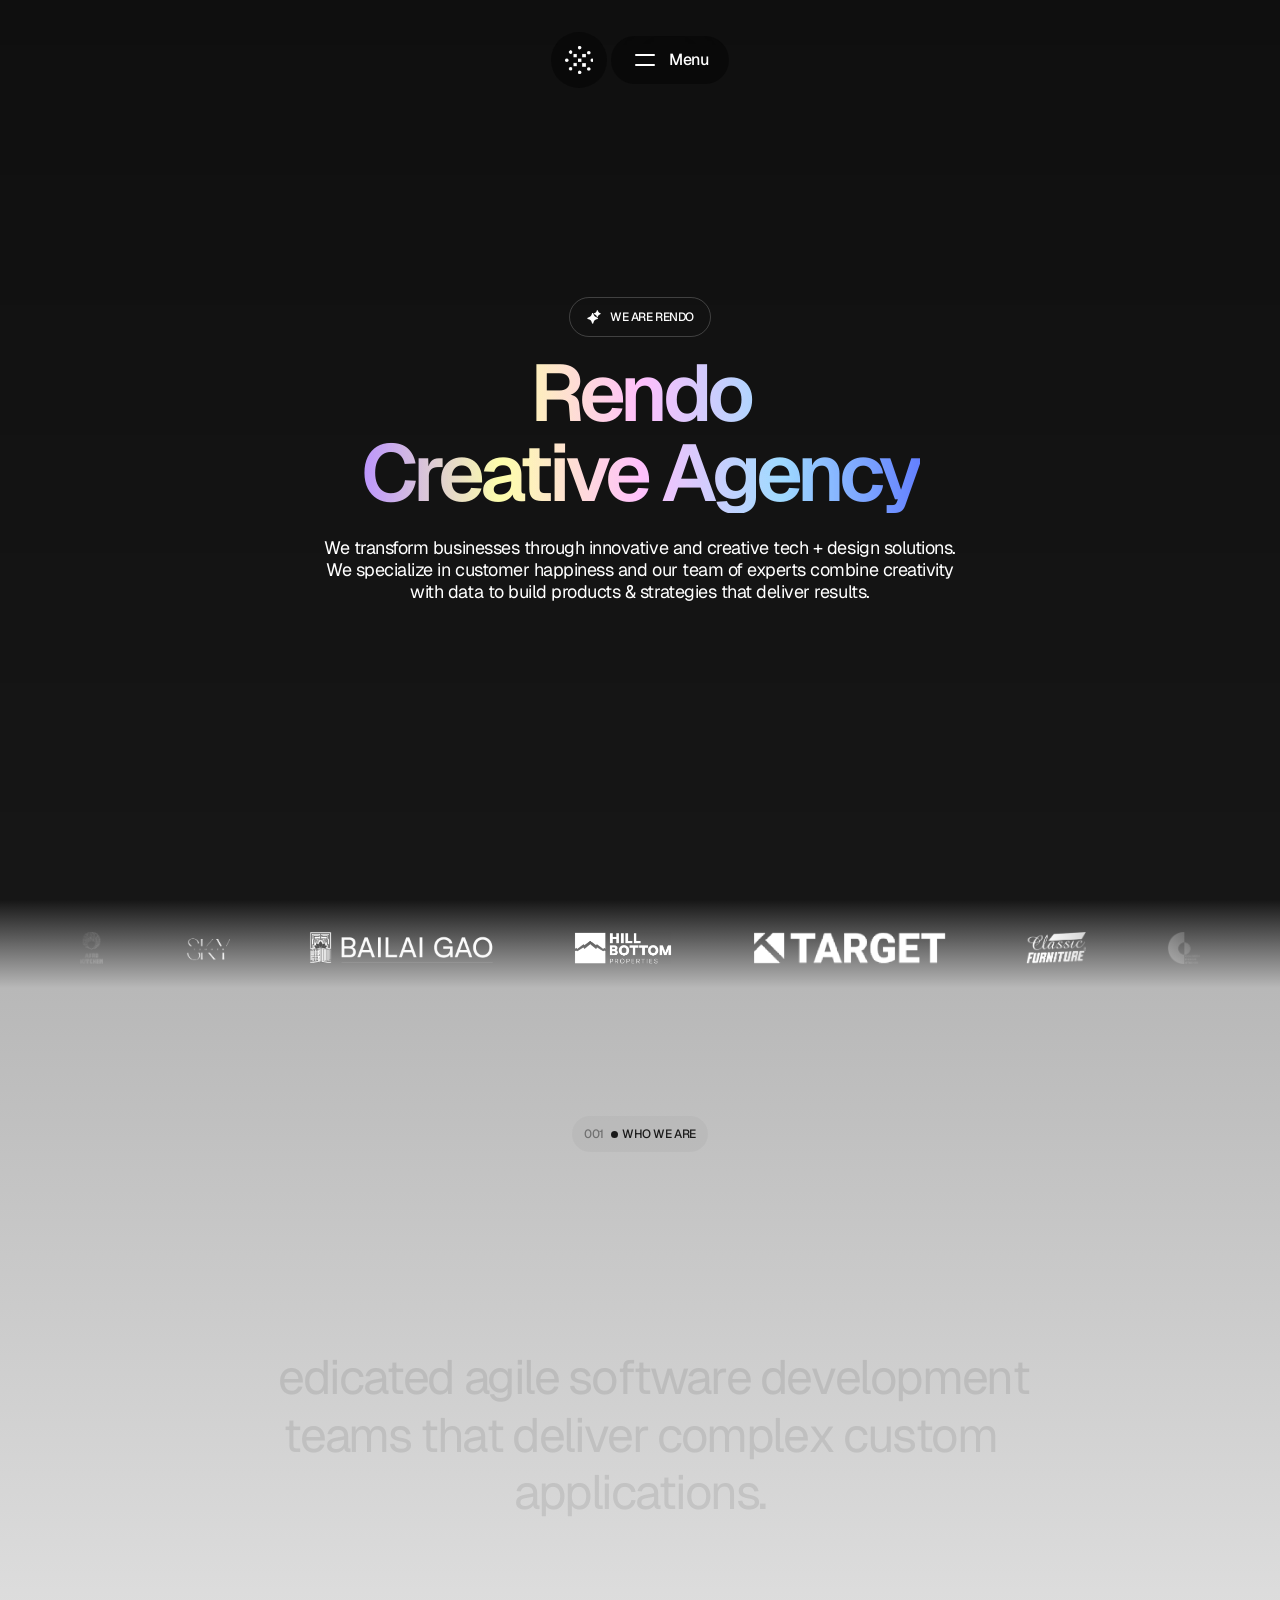
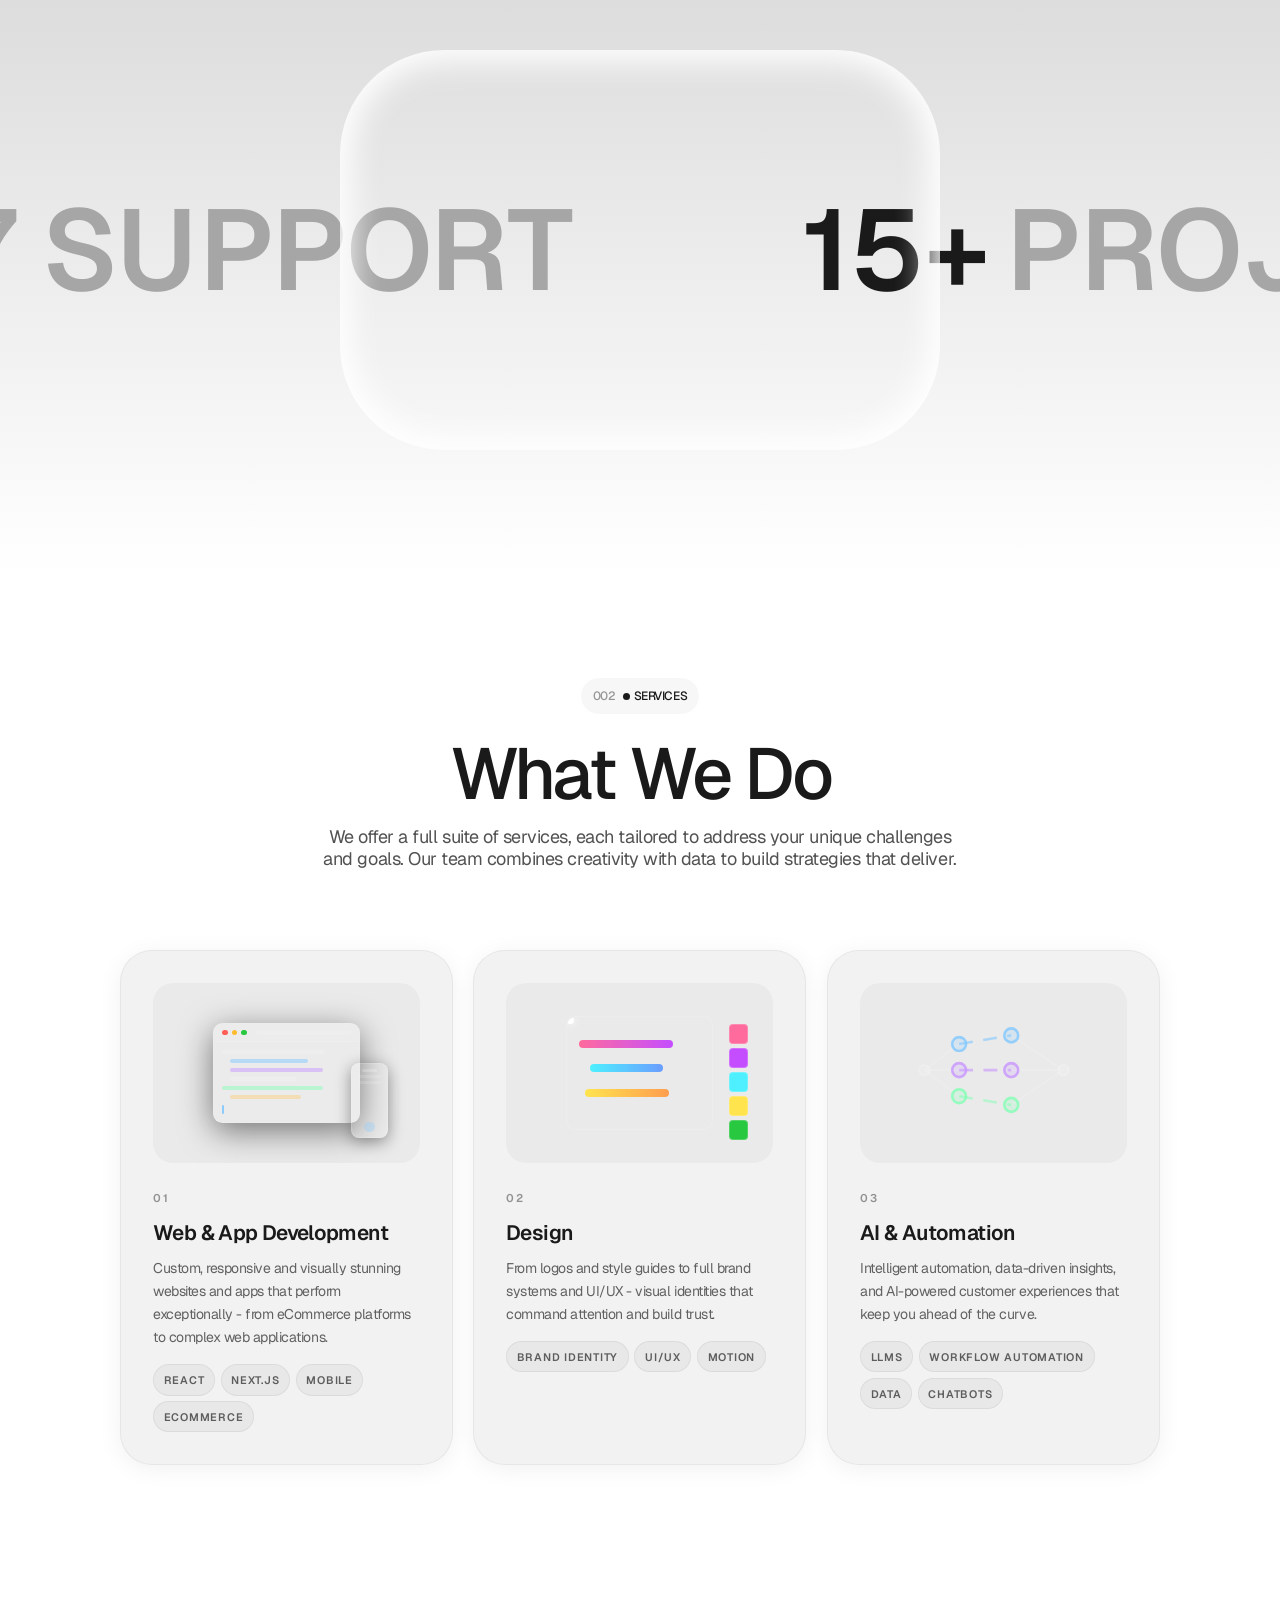
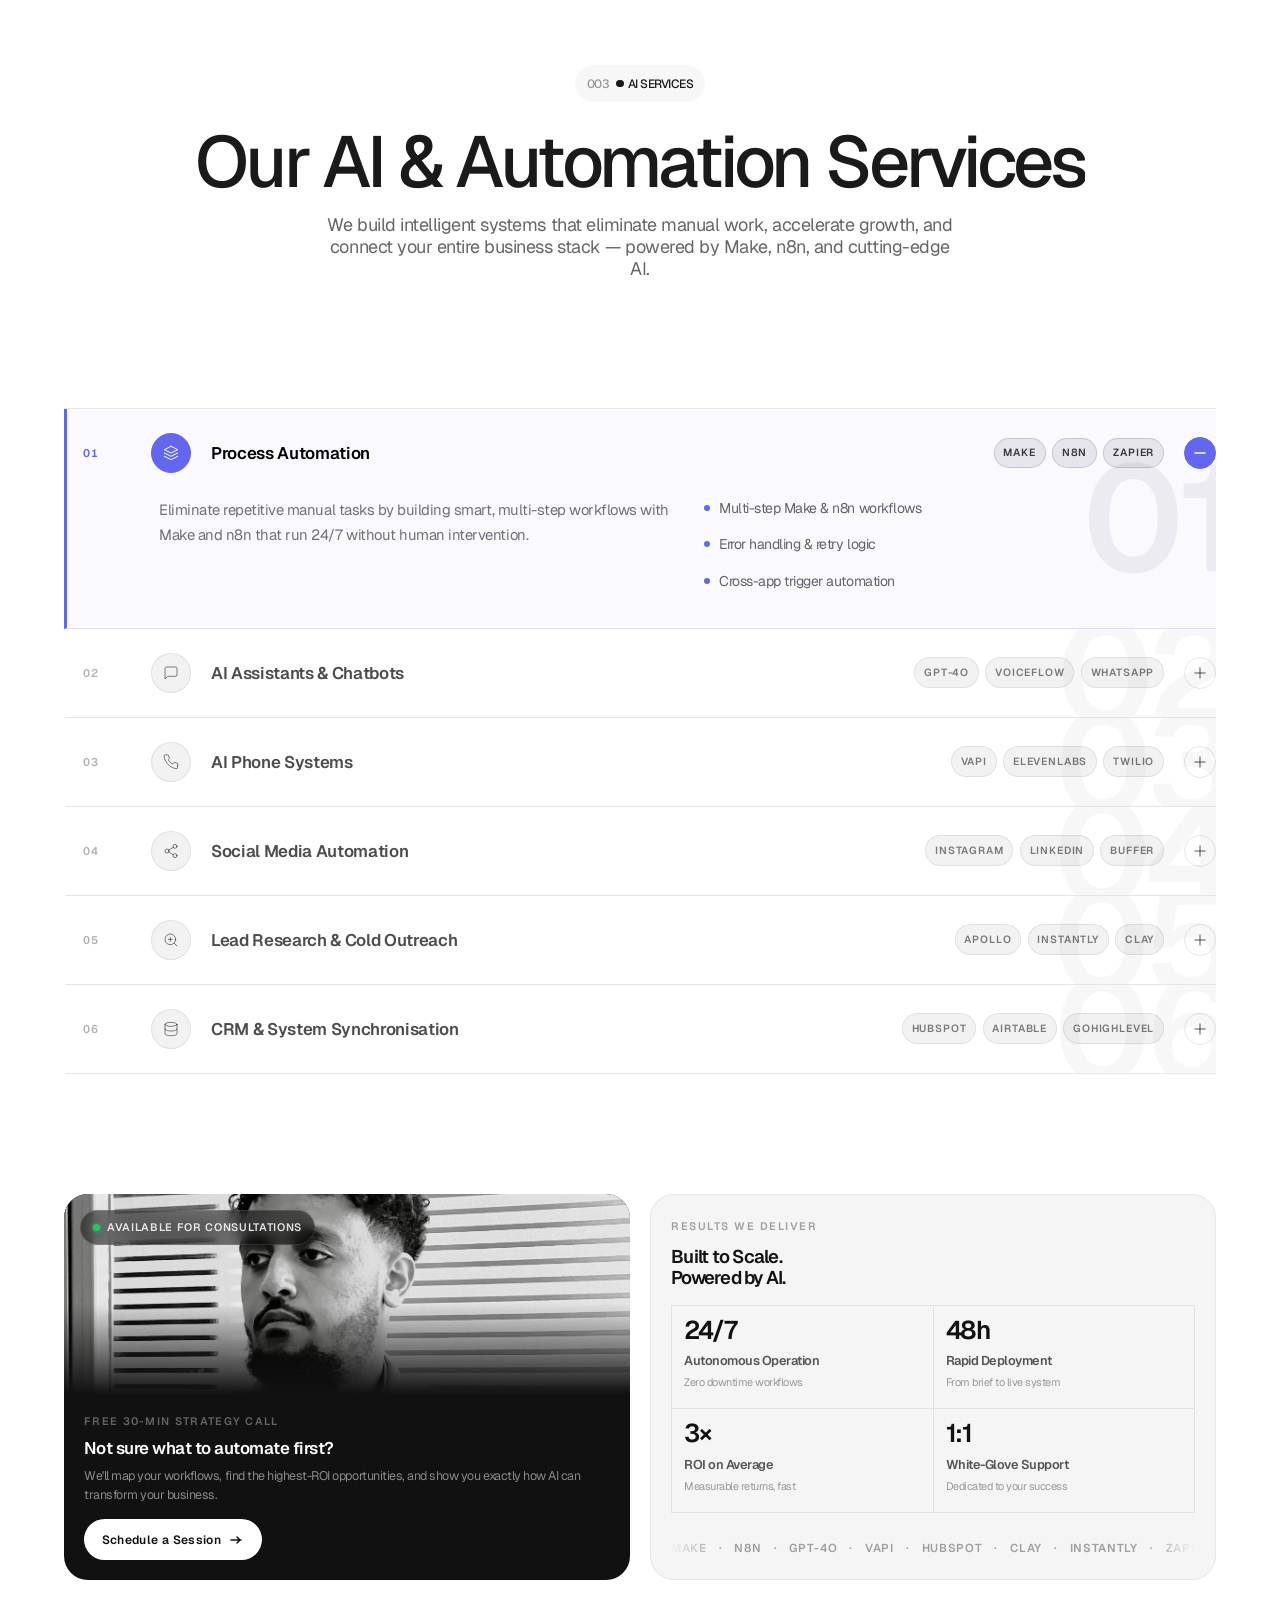
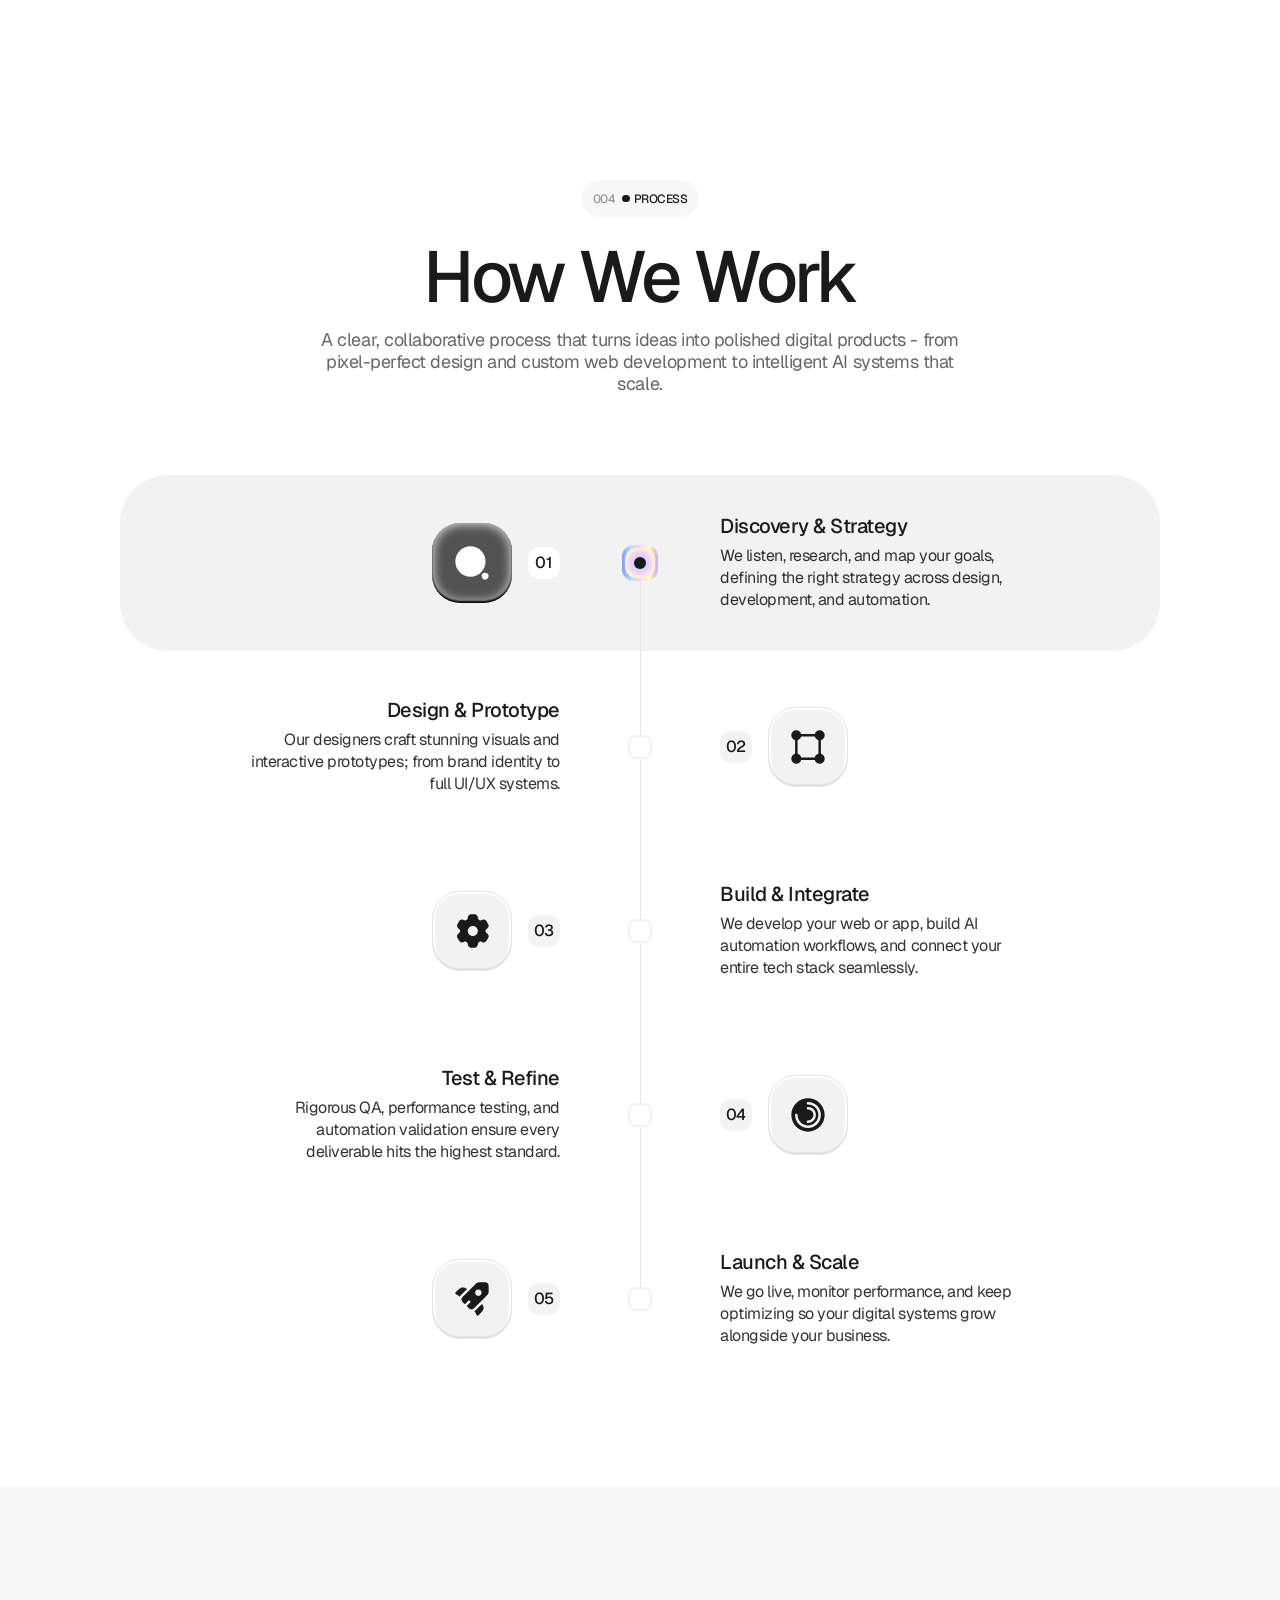
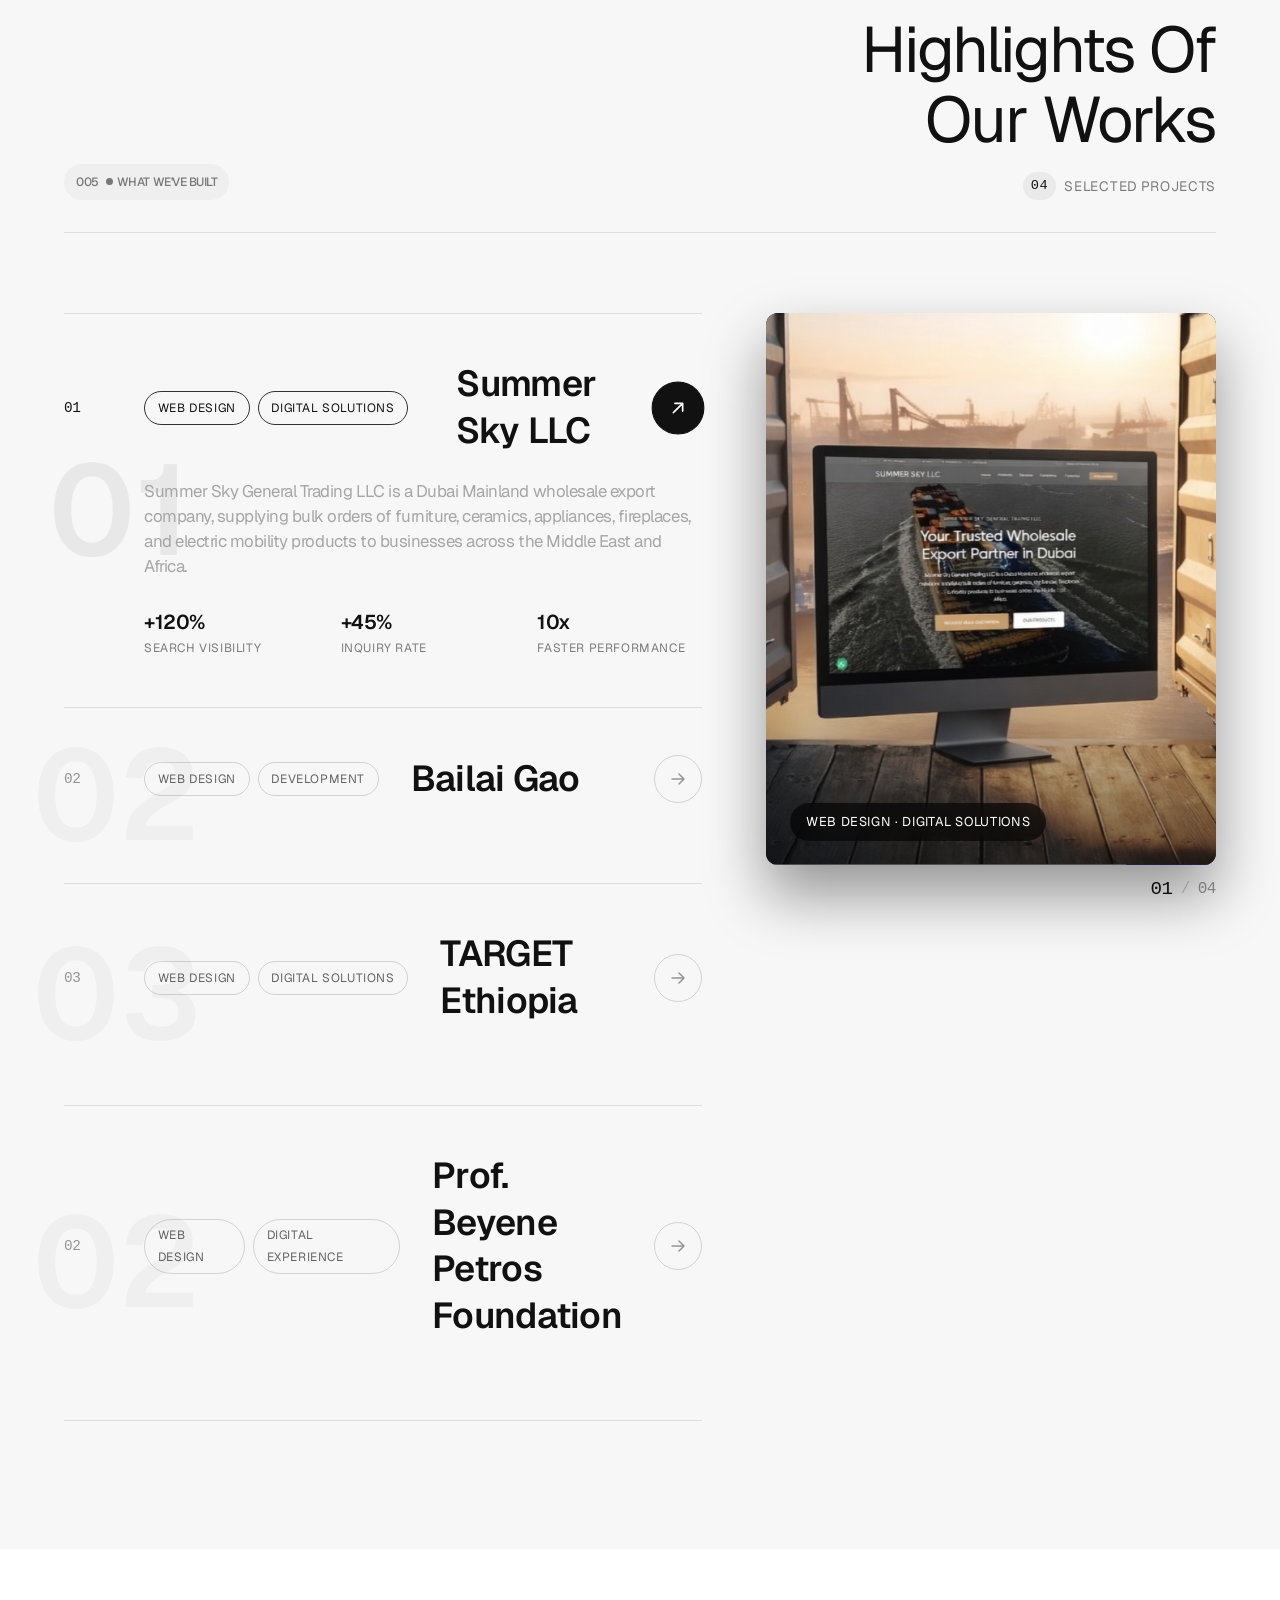
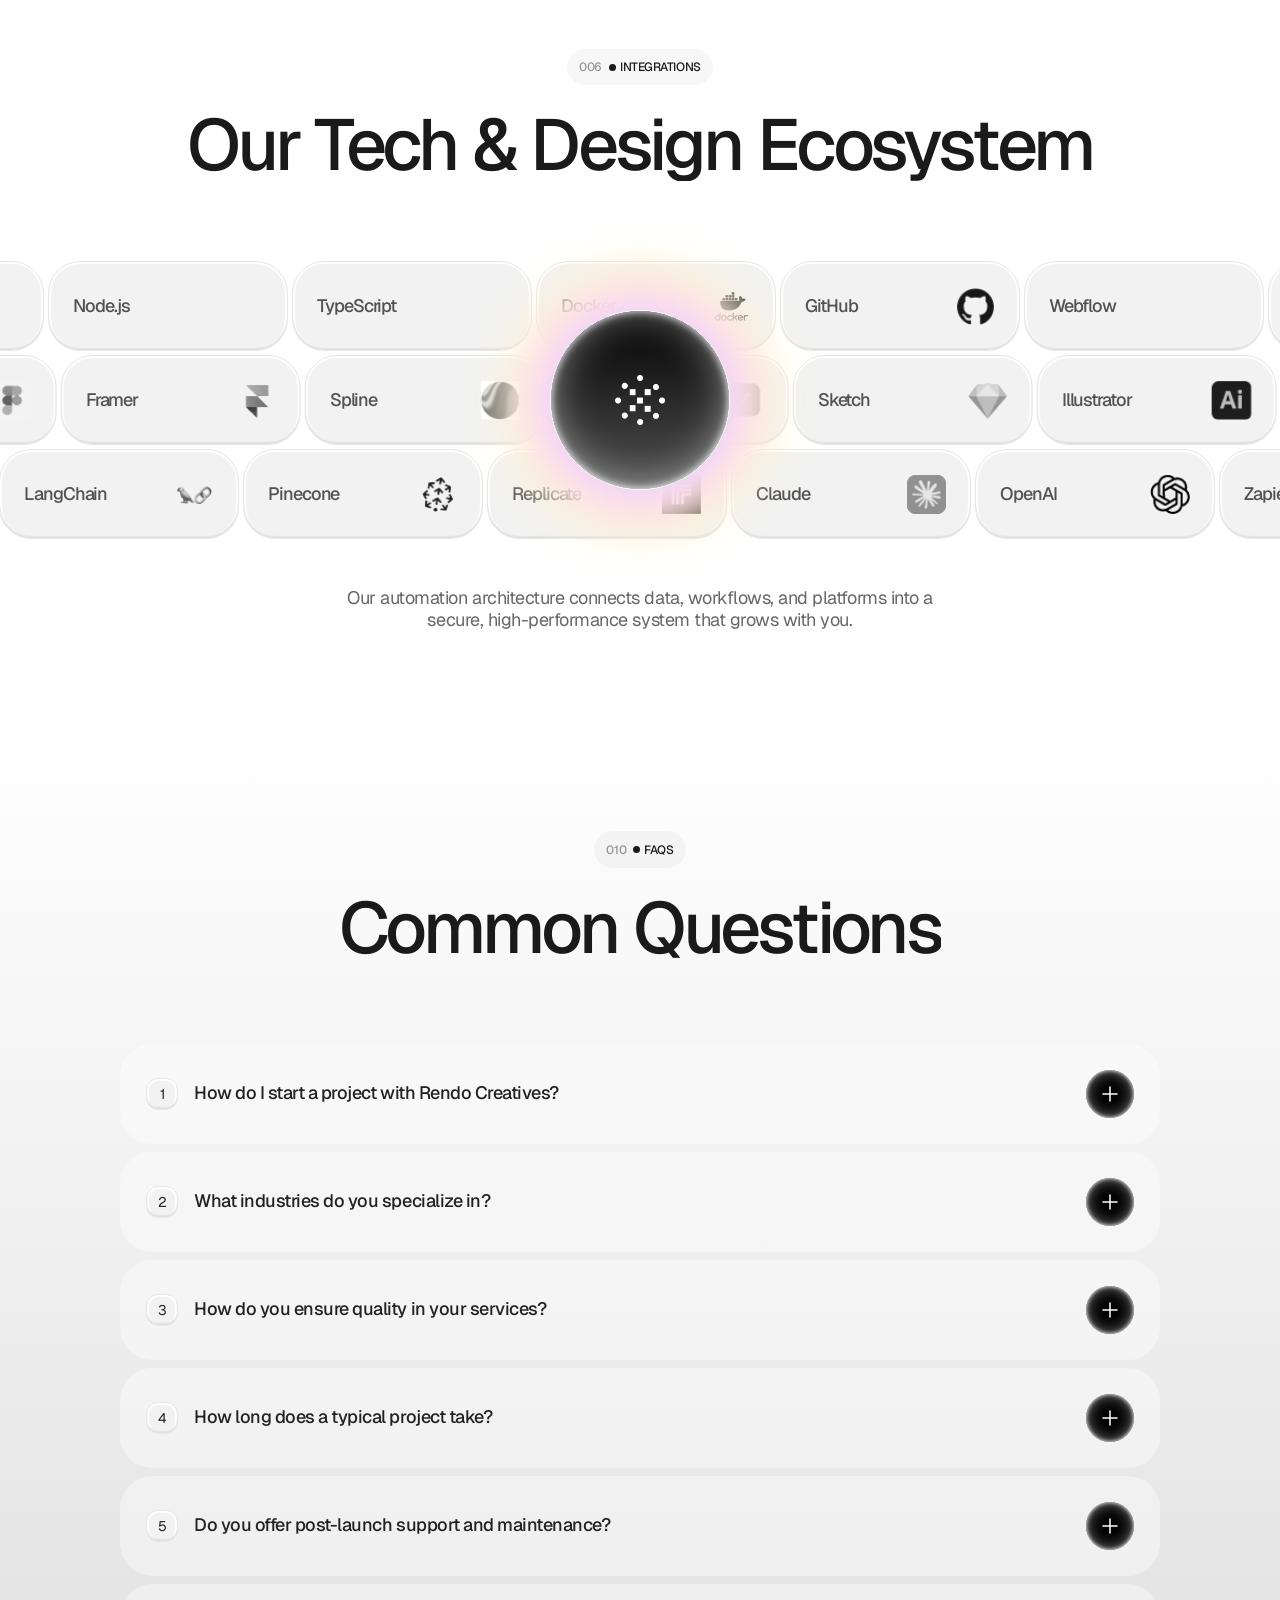
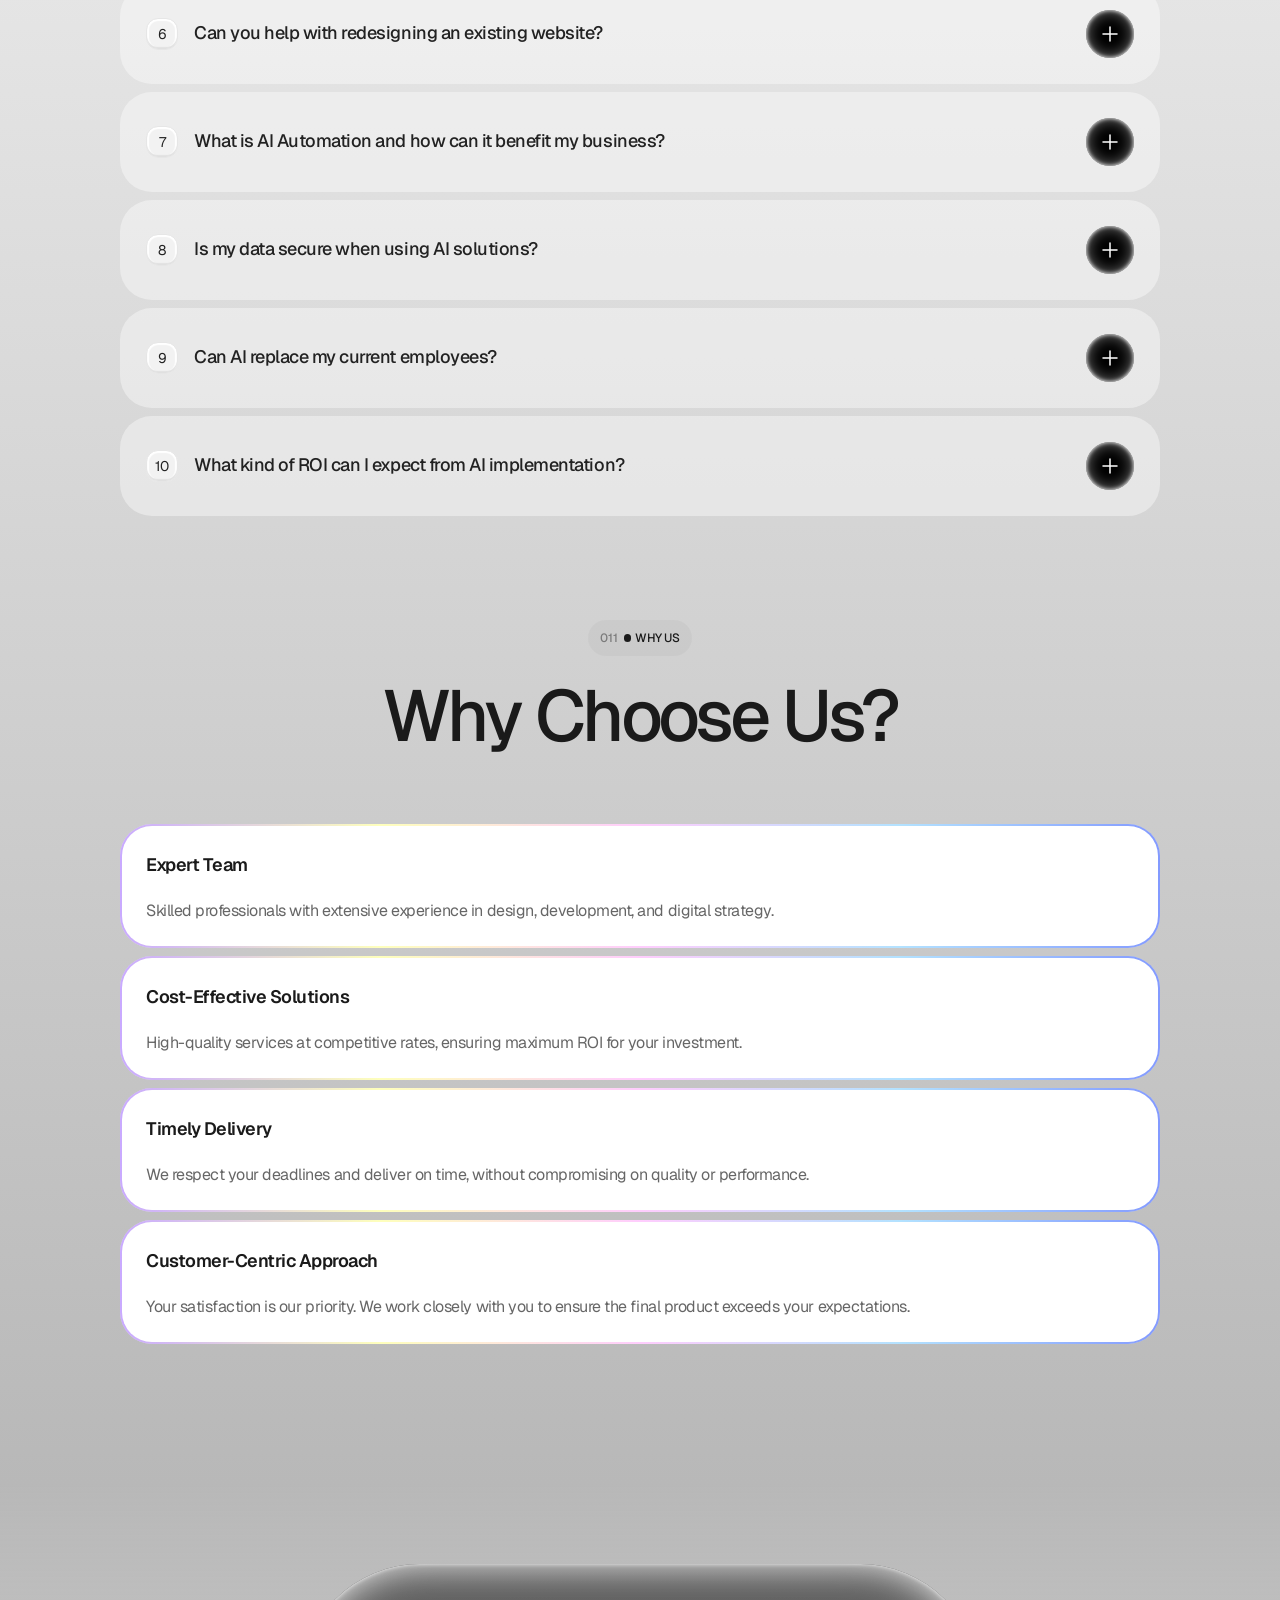
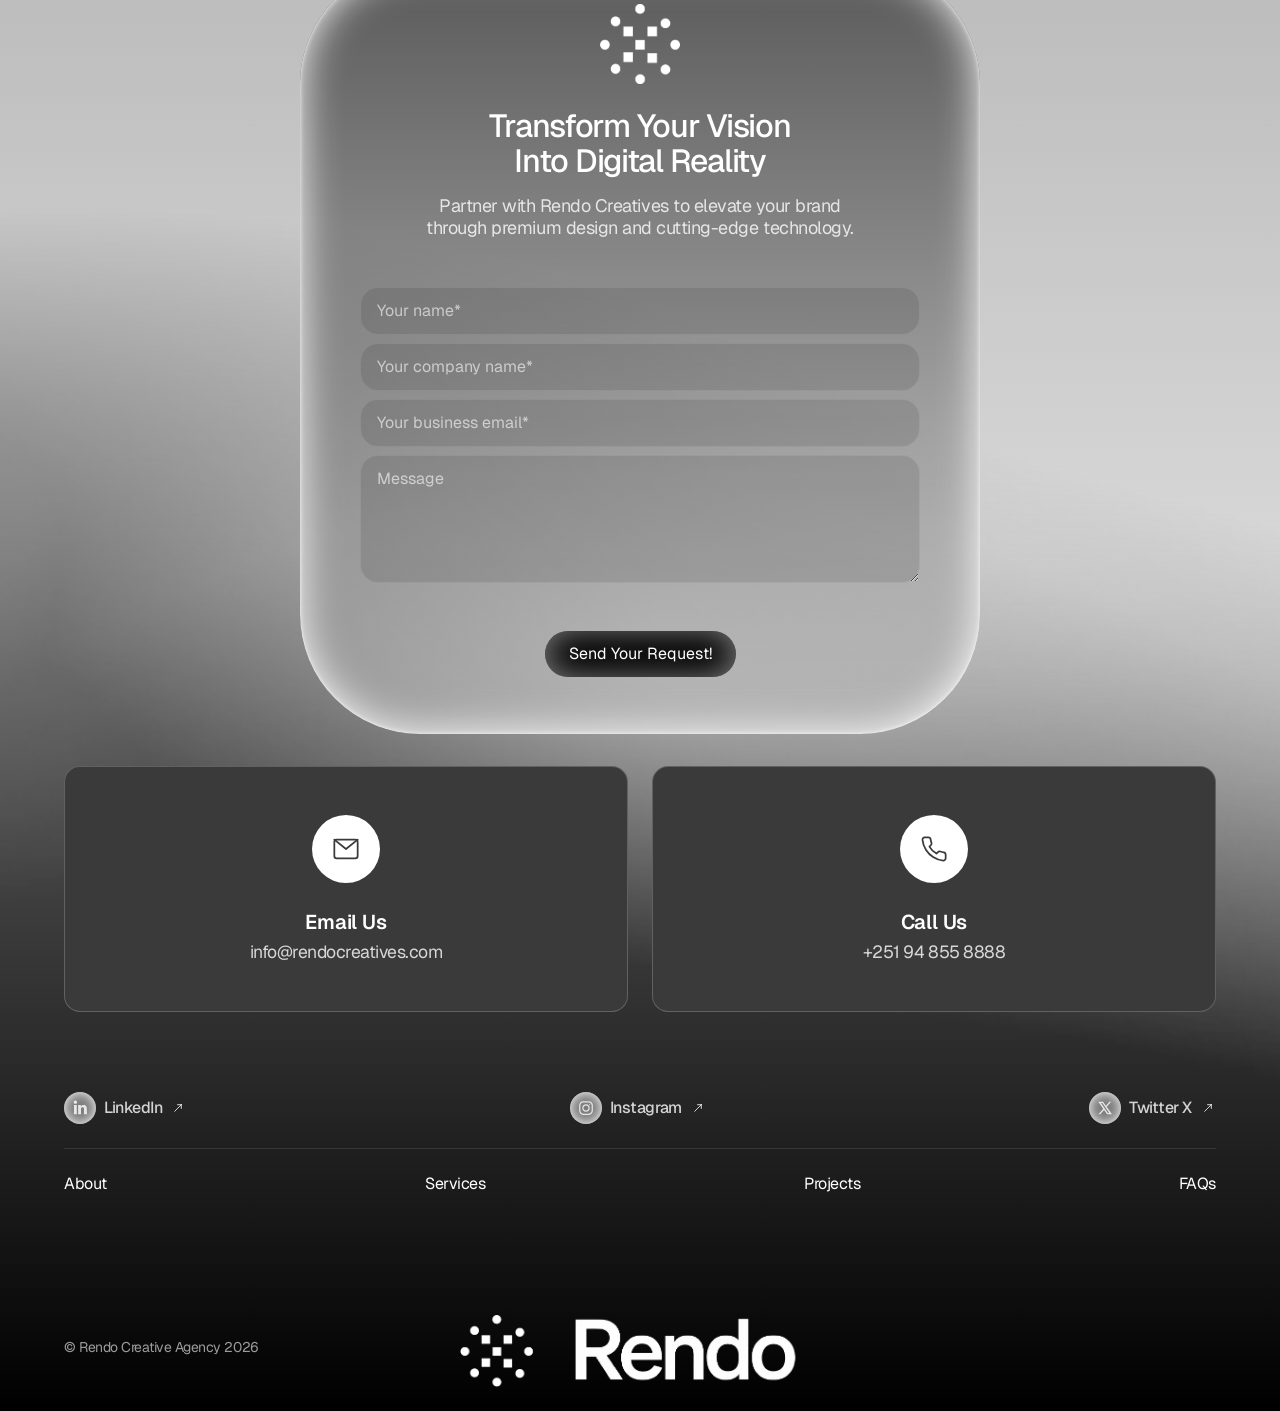
==== commit 04b91f20: "feat: update SEO metadata and site description to reflect global brand positioning" ====
--- a/index.html
+++ b/index.html
@@ -5,25 +5,27 @@
 <head>
   <meta charset="utf-8">
   <link href="rendocreatives.com" rel="preconnect" crossorigin="anonymous">
-  <title>Rendo Creative Agency | Digital Solutions & AI Automation in Ethiopia</title>
+  <title>Rendo Creative Agency | Global Digital Solutions, Tech, Web Design (UI/UX) & AI Automation</title>
   <meta name="description"
-    content="Rendo Creative Agency is a premier Ethiopian creative and digital outsourcing agency founded in 2022 and headquartered in Addis Ababa. We specialize in digital solutions, web & app development, branding, marketing, AI automations, and outsourced tech services.">
+    content="Rendo Creative Agency is a premier global creative, design, tech, and digital outsourcing agency. We specialize in innovative digital solutions, web design (UI/UX), web & app development, branding, marketing, AI automations, and cutting-edge tech services for clients worldwide.">
   <meta name="keywords"
-    content="Rendo Creative Agency, creative agency Ethiopia, digital outsourcing Addis Ababa, web development Ethiopia, app development, AI automation Ethiopia, digital marketing, branding agency">
+    content="Rendo Creative Agency, global creative agency, digital outsourcing, web design, UI/UX design, web development, app development, AI automation, digital marketing, branding agency, tech services, digital design, global tech solutions">
   <meta name="robots" content="index, follow">
   <meta name="author" content="Rendo Creative Agency">
   <link rel="canonical" href="https://rendocreatives.com/" />
 
-  <meta property="og:title" content="Rendo Creative Agency | Digital Solutions & AI Automation in Ethiopia">
+  <meta property="og:title"
+    content="Rendo Creative Agency | Global Digital Solutions, Tech, Web Design (UI/UX) & AI Automation">
   <meta property="og:description"
-    content="Rendo Creative Agency is a premier Ethiopian creative and digital outsourcing agency founded in 2022 and headquartered in Addis Ababa. We specialize in digital solutions, web & app development, branding, marketing, AI automations, and outsourced tech services.">
+    content="Rendo Creative Agency is a premier global creative, design, tech, and digital outsourcing agency. We specialize in innovative digital solutions, web design (UI/UX), web & app development, branding, marketing, AI automations, and cutting-edge tech services for clients worldwide.">
   <meta property="og:image" content="/imageRendo.png">
   <meta property="og:type" content="website">
   <meta property="og:url" content="/imageRendo.png">
 
-  <meta name="twitter:title" content="Rendo Creative Agency | Digital Solutions & AI Automation in Ethiopia">
+  <meta name="twitter:title"
+    content="Rendo Creative Agency | Global Digital Solutions, Tech, Web Design (UI/UX) & AI Automation">
   <meta name="twitter:description"
-    content="Rendo Creative Agency is a premier Ethiopian creative and digital outsourcing agency founded in 2022 and headquartered in Addis Ababa. We specialize in digital solutions, web & app development, branding, marketing, AI automations, and outsourced tech services.">
+    content="Rendo Creative Agency is a premier global creative, design, tech, and digital outsourcing agency. We specialize in innovative digital solutions, web design (UI/UX), web & app development, branding, marketing, AI automations, and cutting-edge tech services for clients worldwide.">
   <meta name="twitter:card" content="summary_large_image">
   <meta name="twitter:image" content="/imageRendo.png">
   <meta name="viewport" content="width=device-width, initial-scale=1">
@@ -36,7 +38,7 @@
     "url": "https://rendocreatives.com/",
     "logo": "https://rendocreatives.com/RendoNewLogo.png",
     "image": "/imageRendo.png",
-    "description": "Rendo Creative Agency is an Ethiopian-based creative and digital outsourcing agency founded in 2022 and headquartered in Addis Ababa.",
+    "description": "Rendo Creative Agency is a global creative, design, tech, and digital outsourcing agency specializing in innovative digital solutions and web design (UI/UX) worldwide.",
     "address": {
       "@type": "PostalAddress",
       "addressLocality": "Addis Ababa",
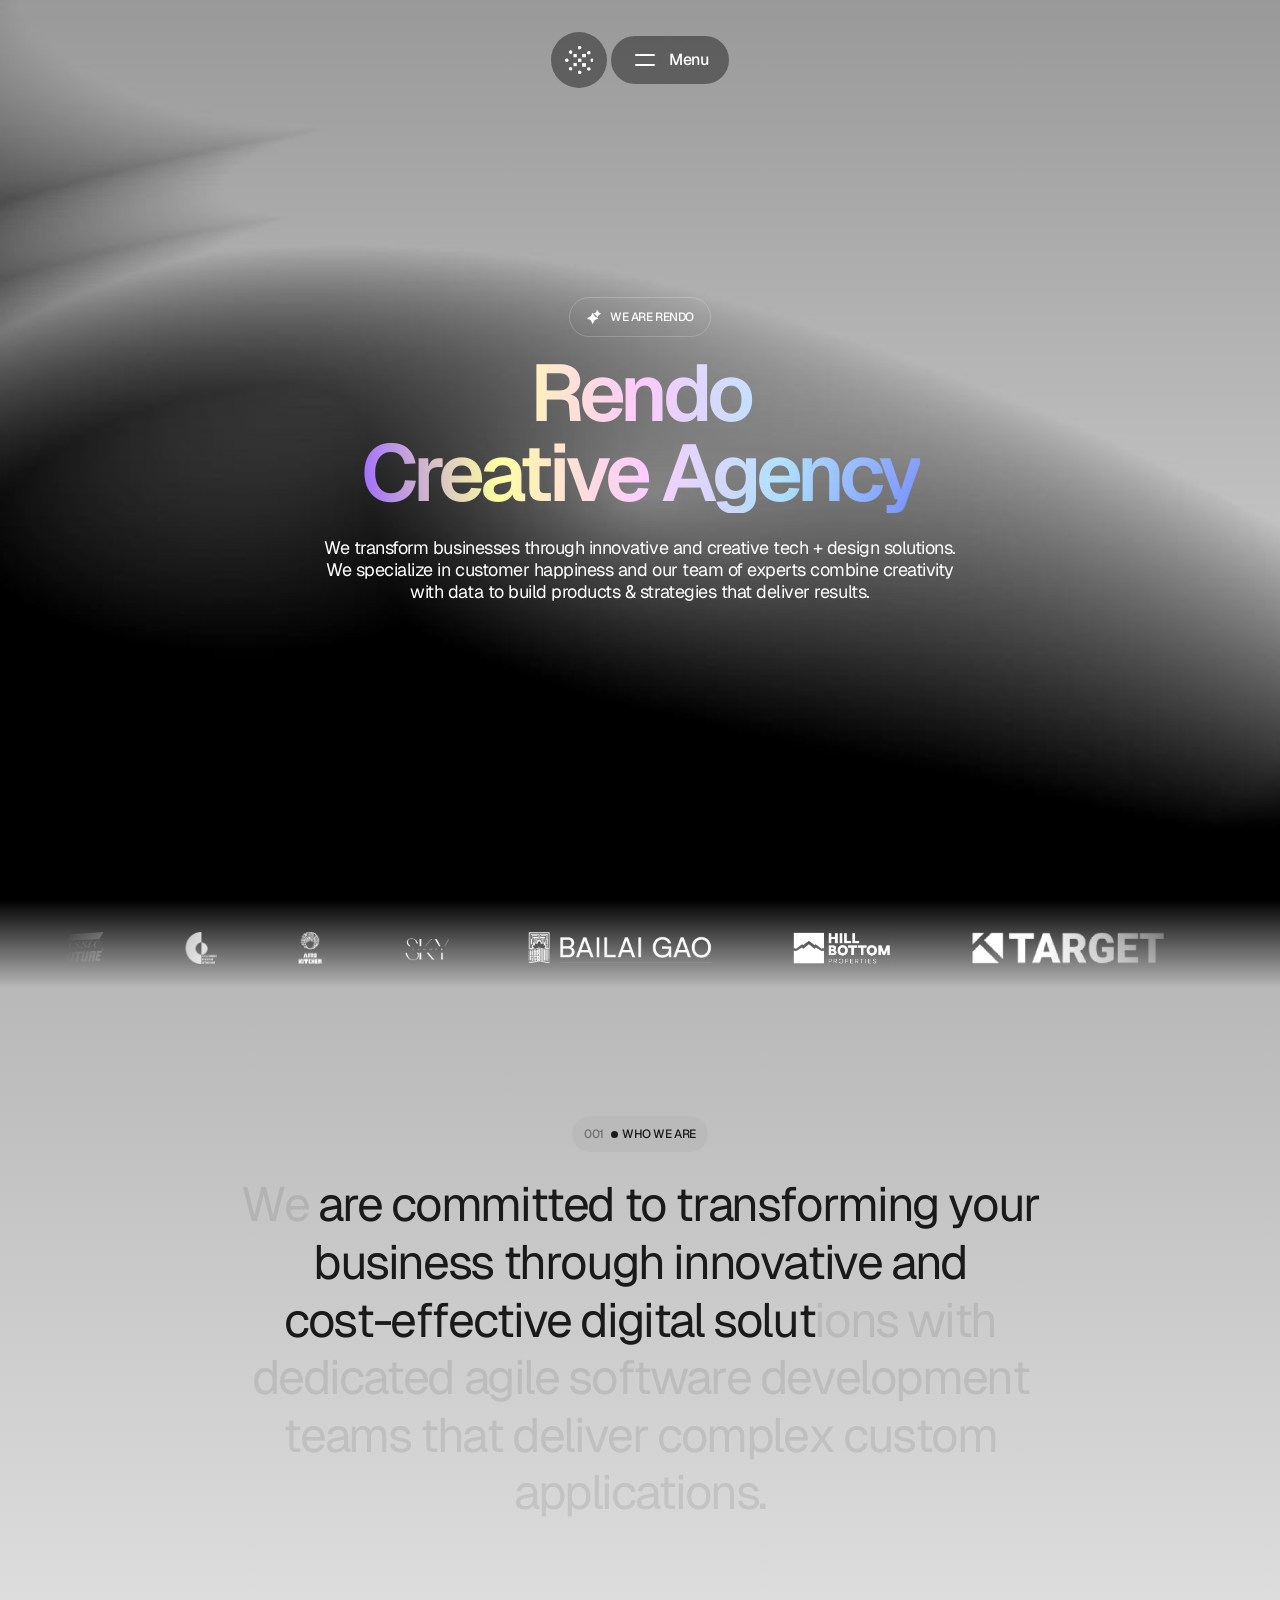
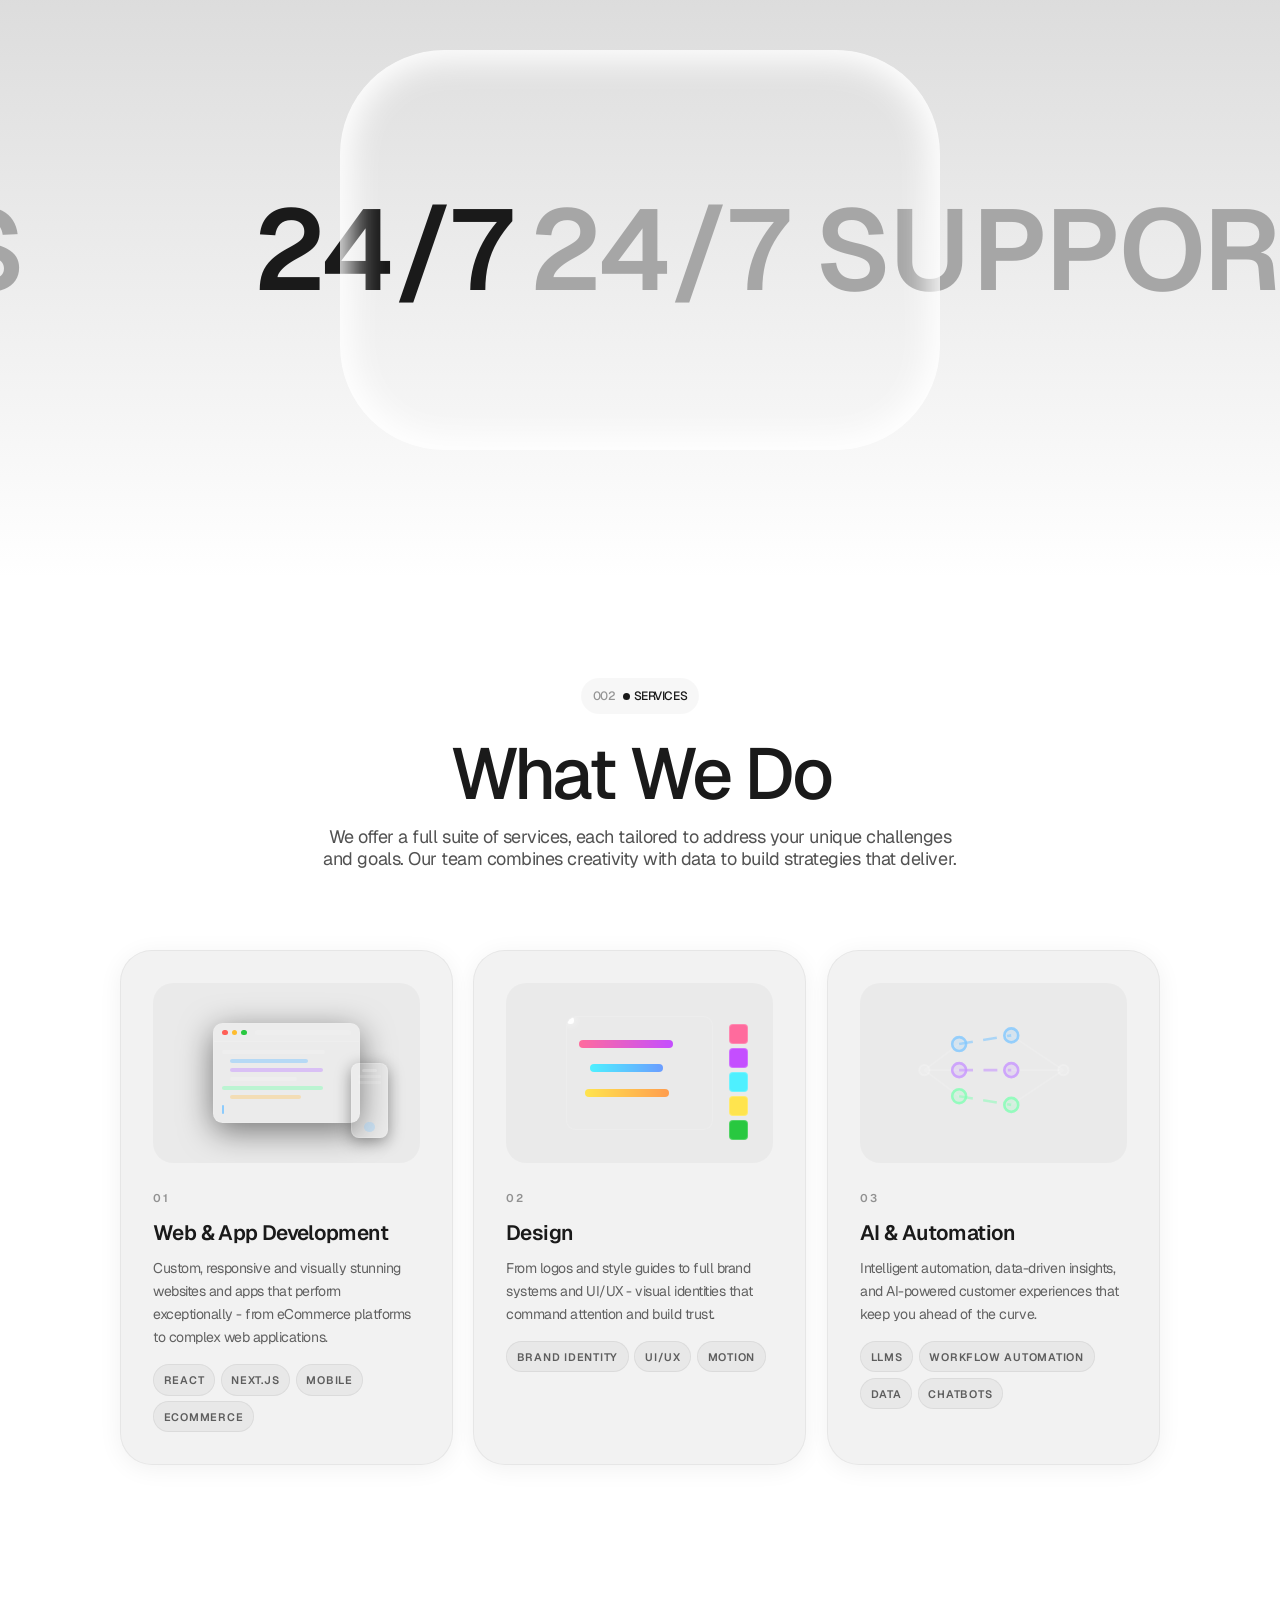
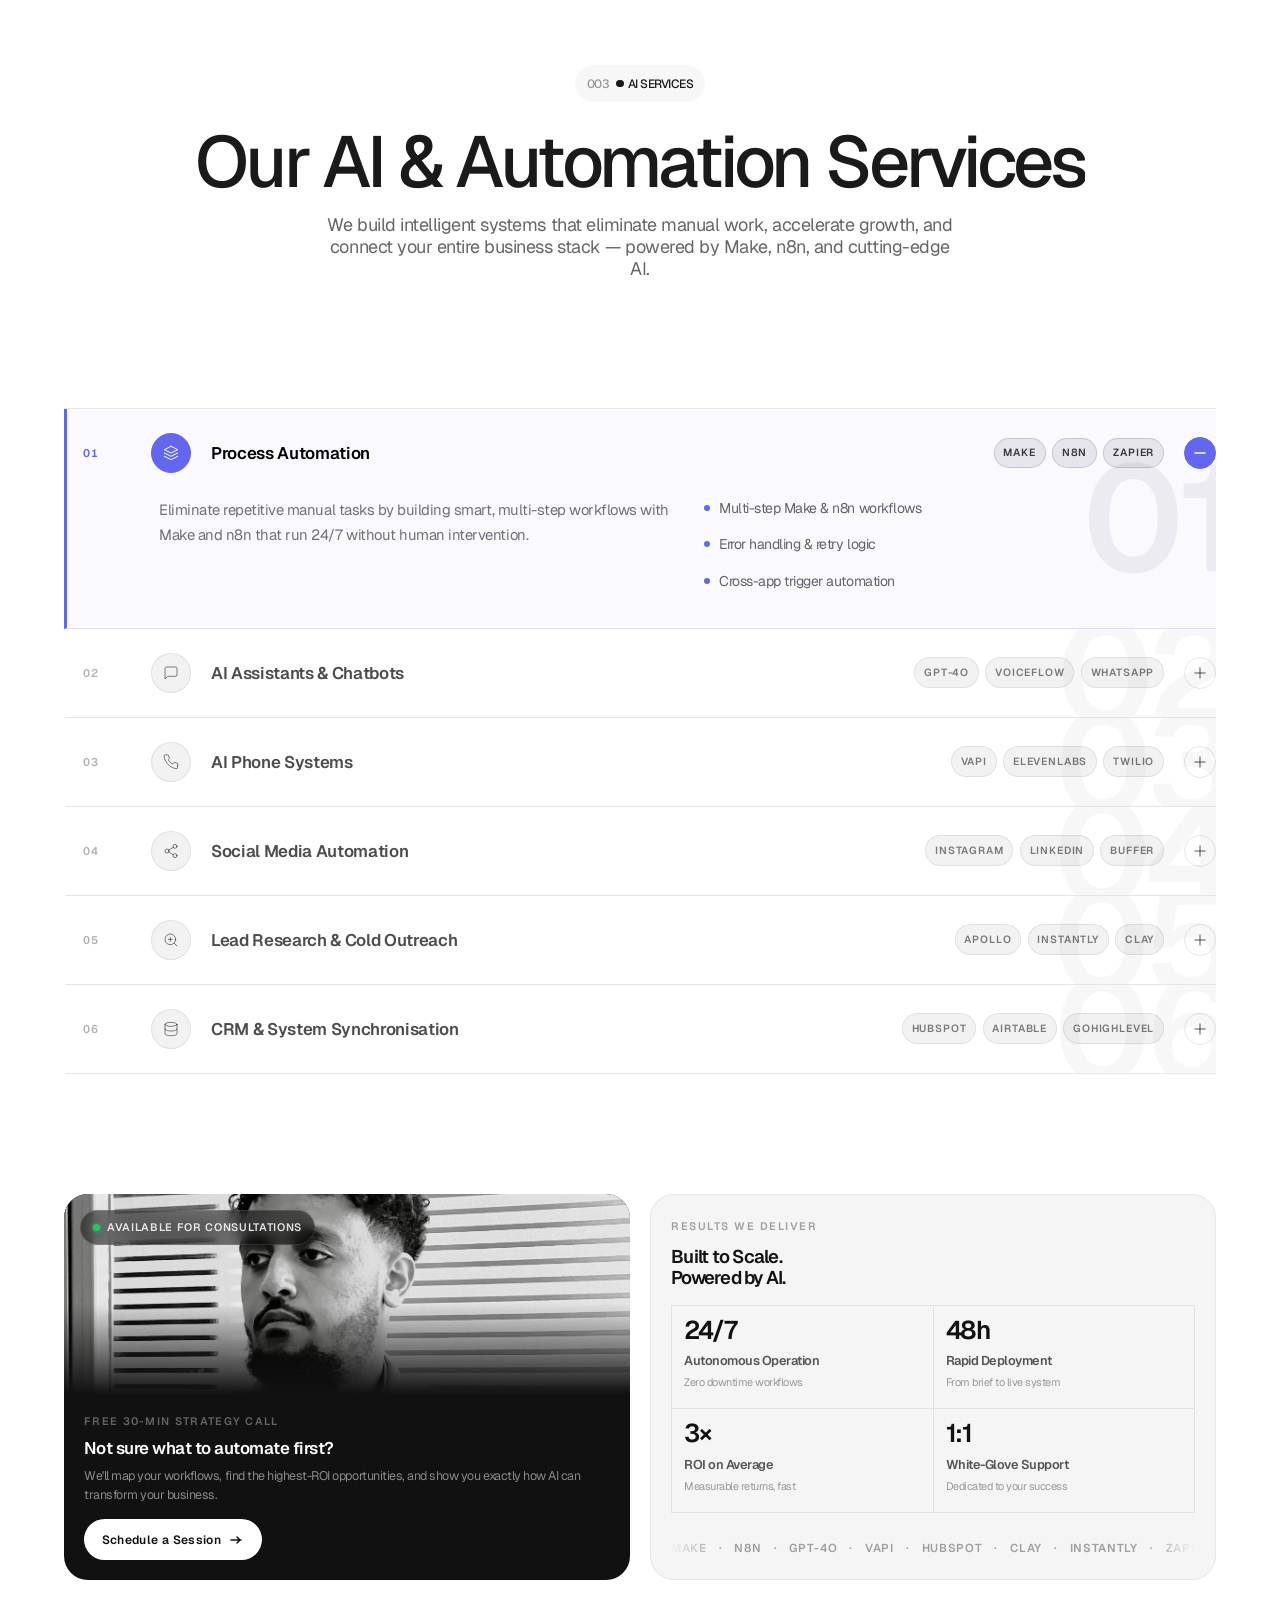
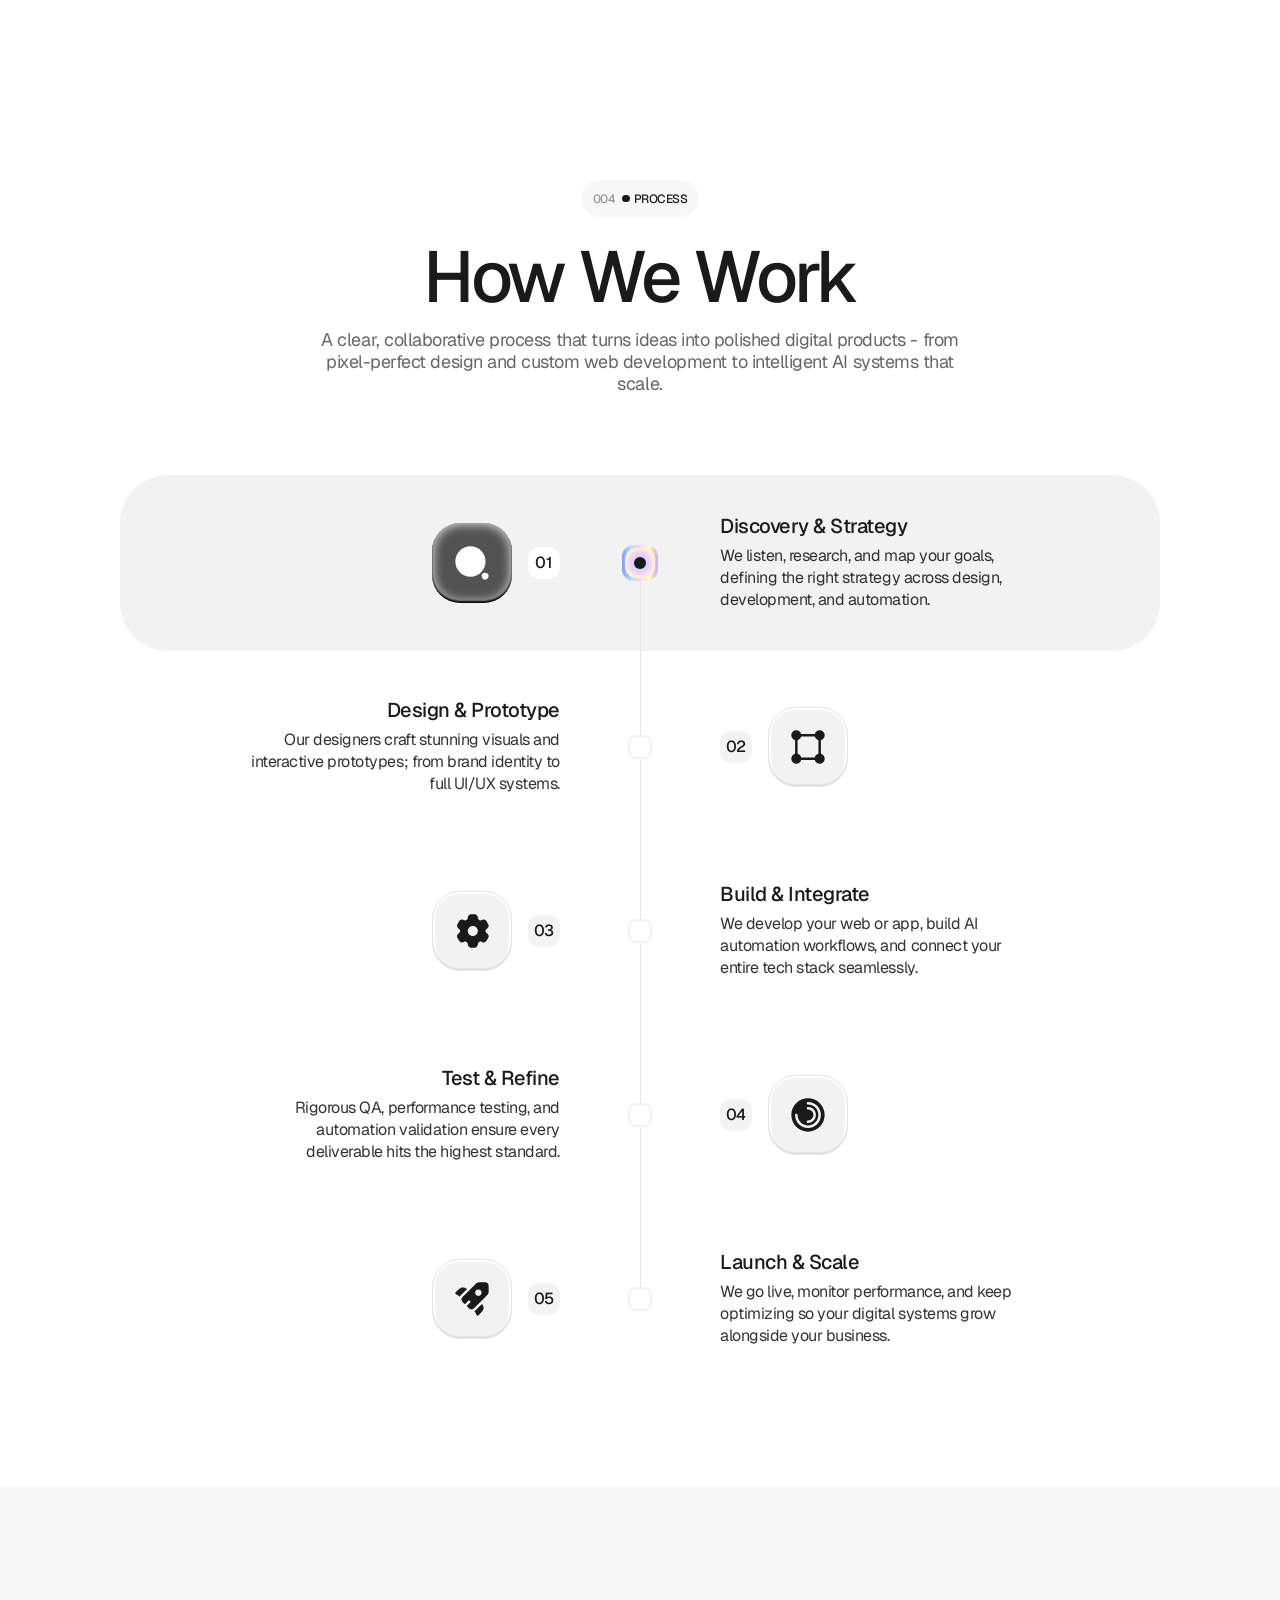
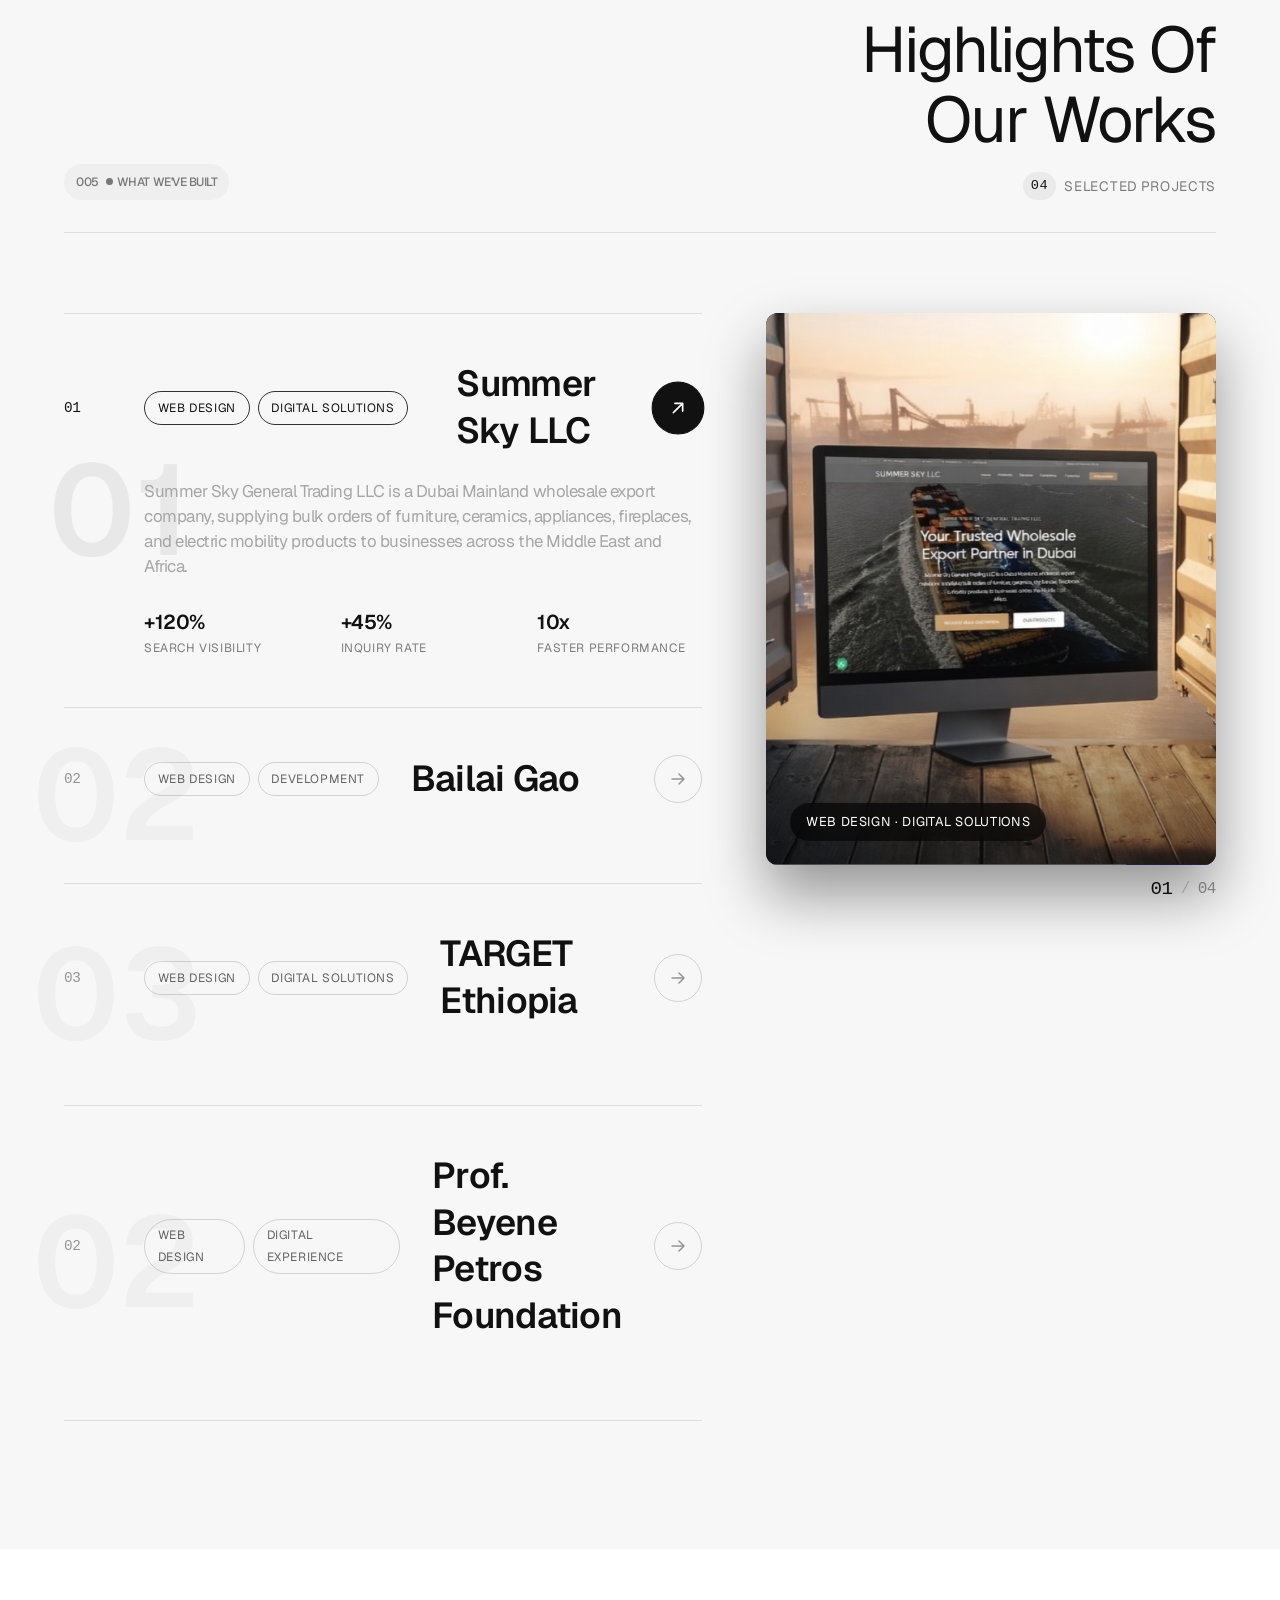
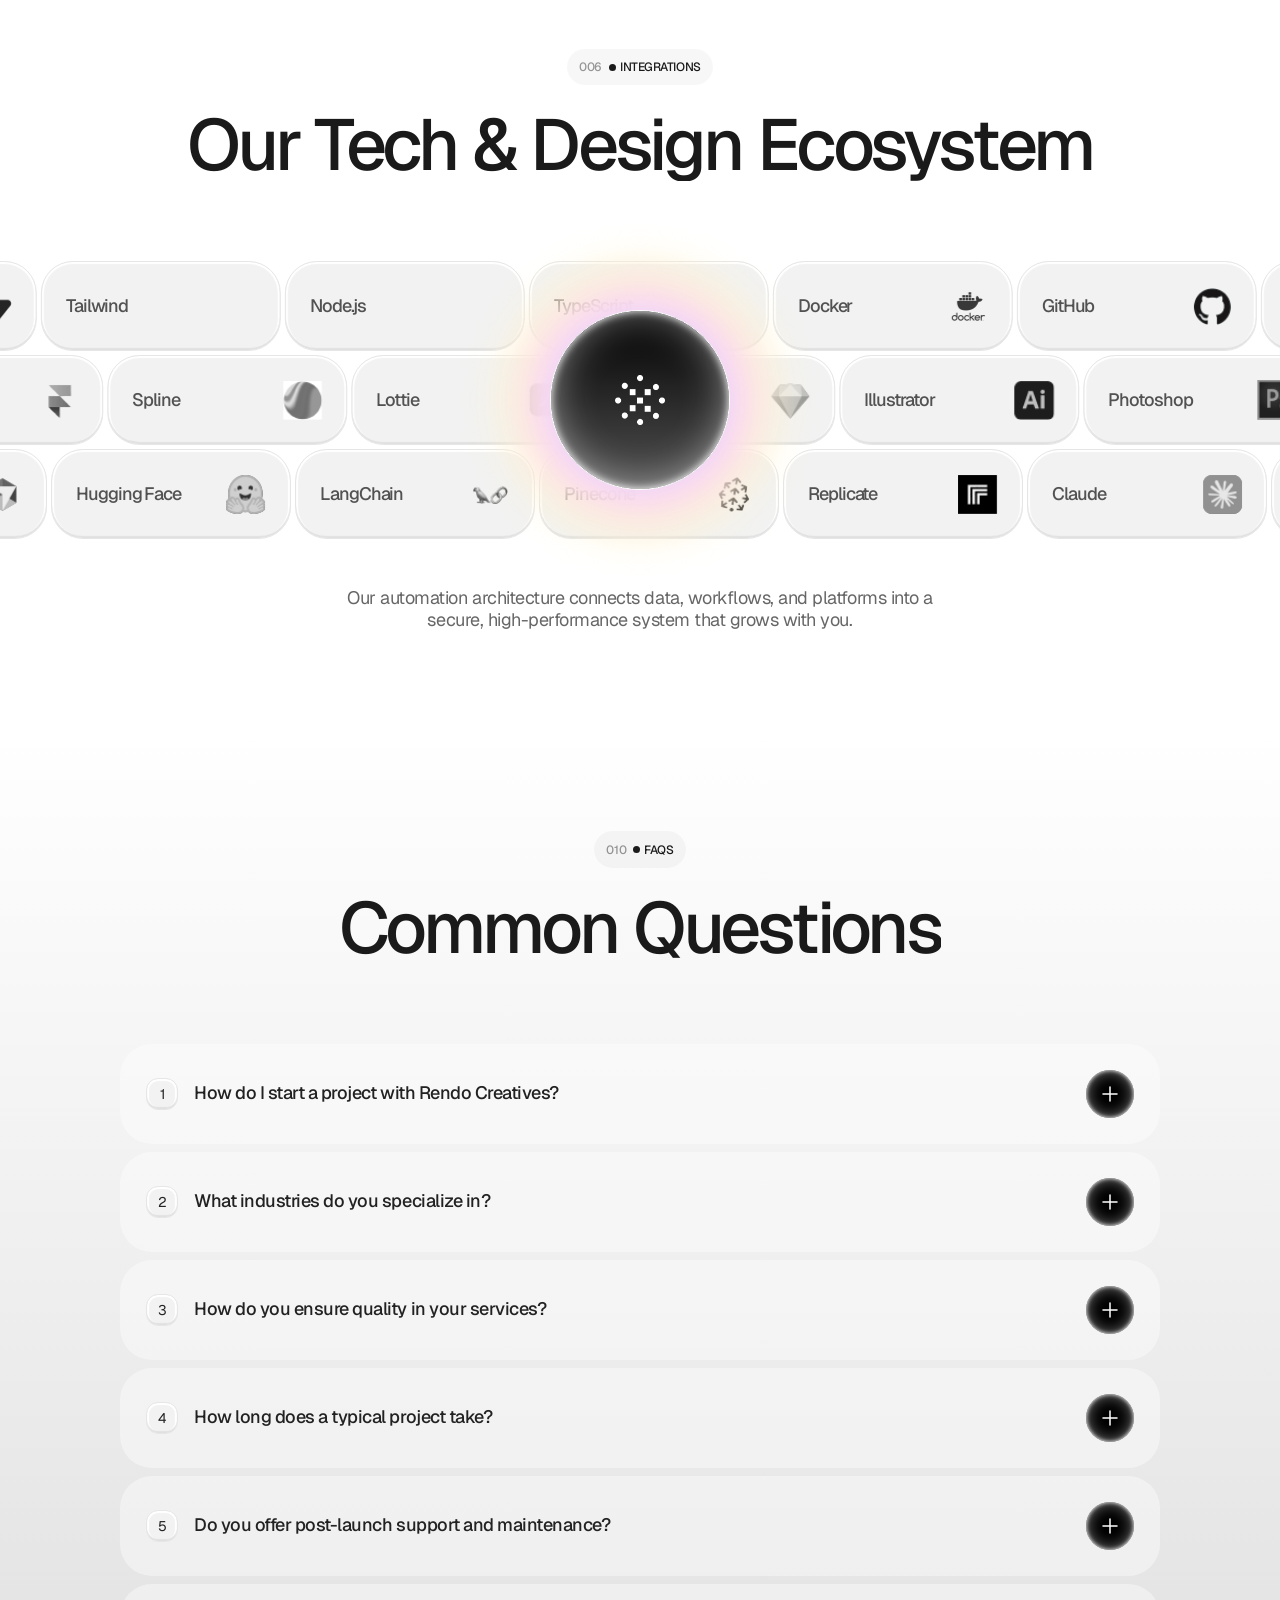
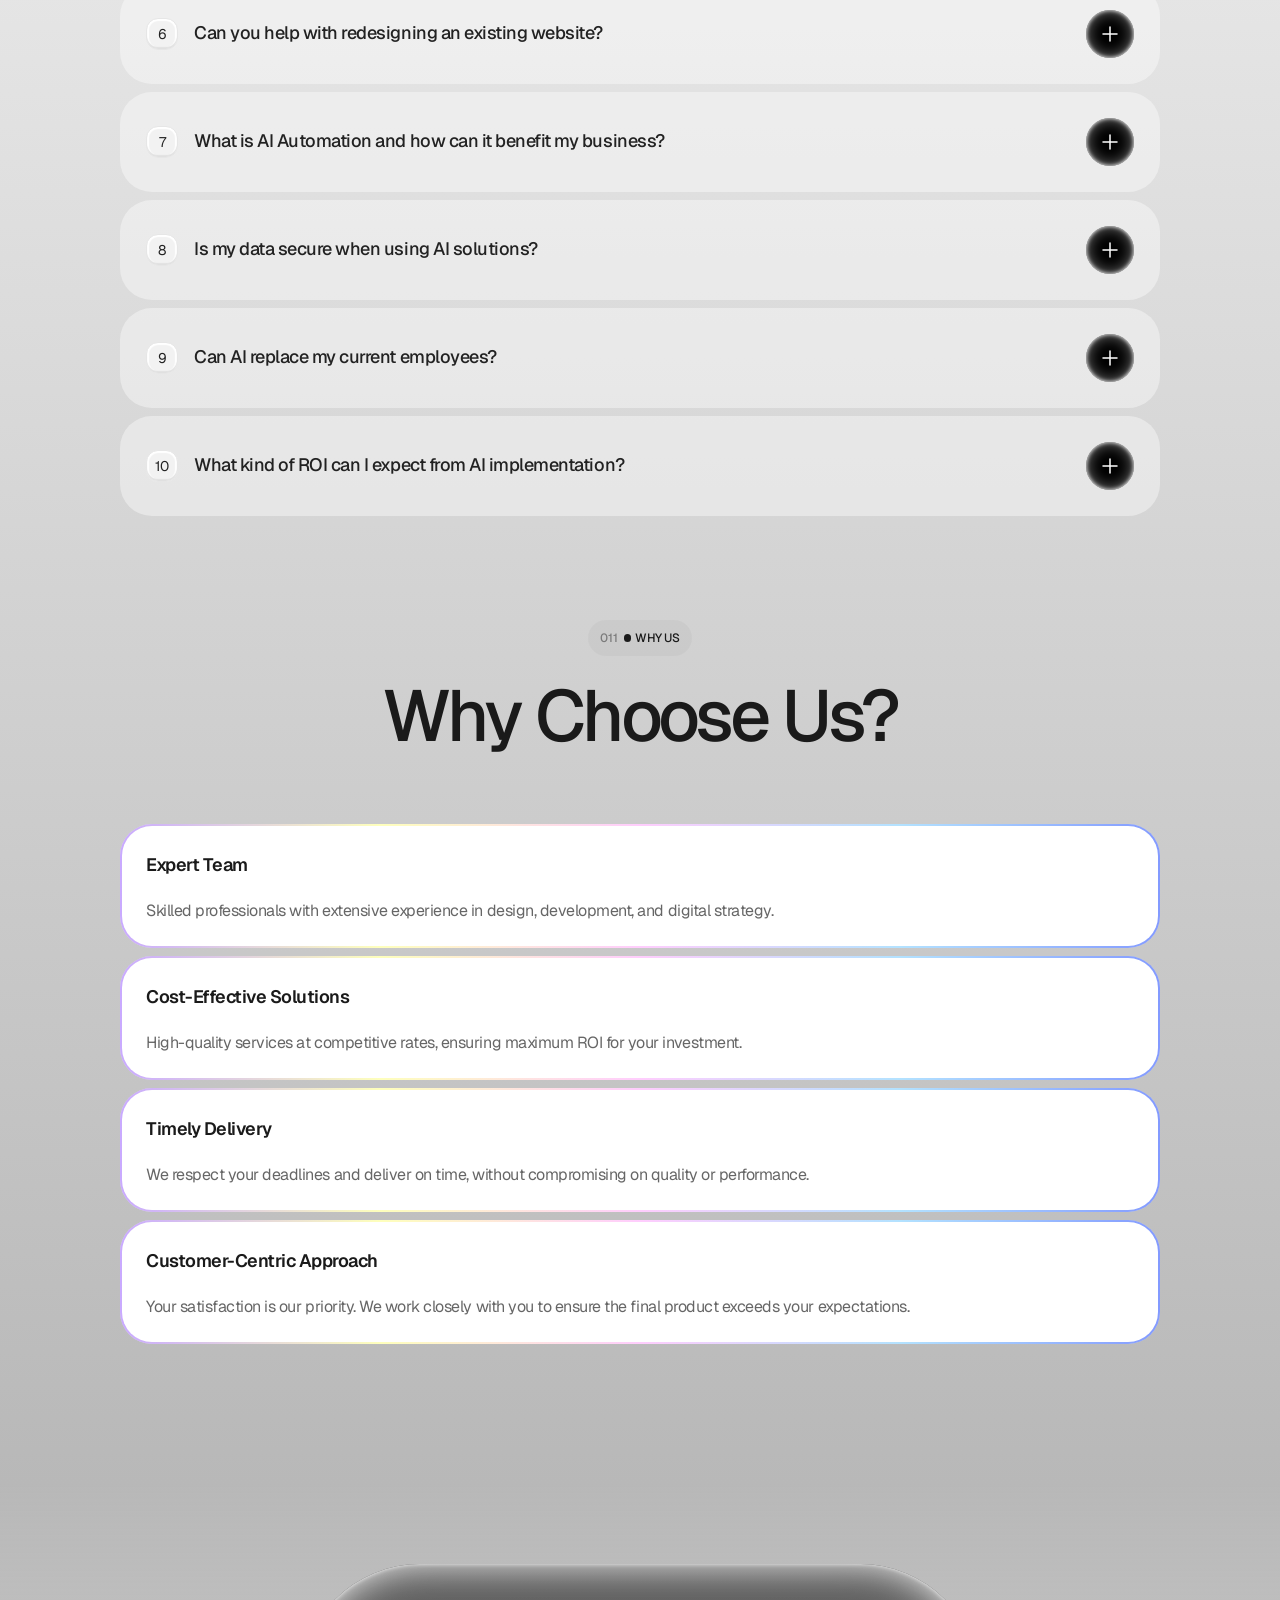
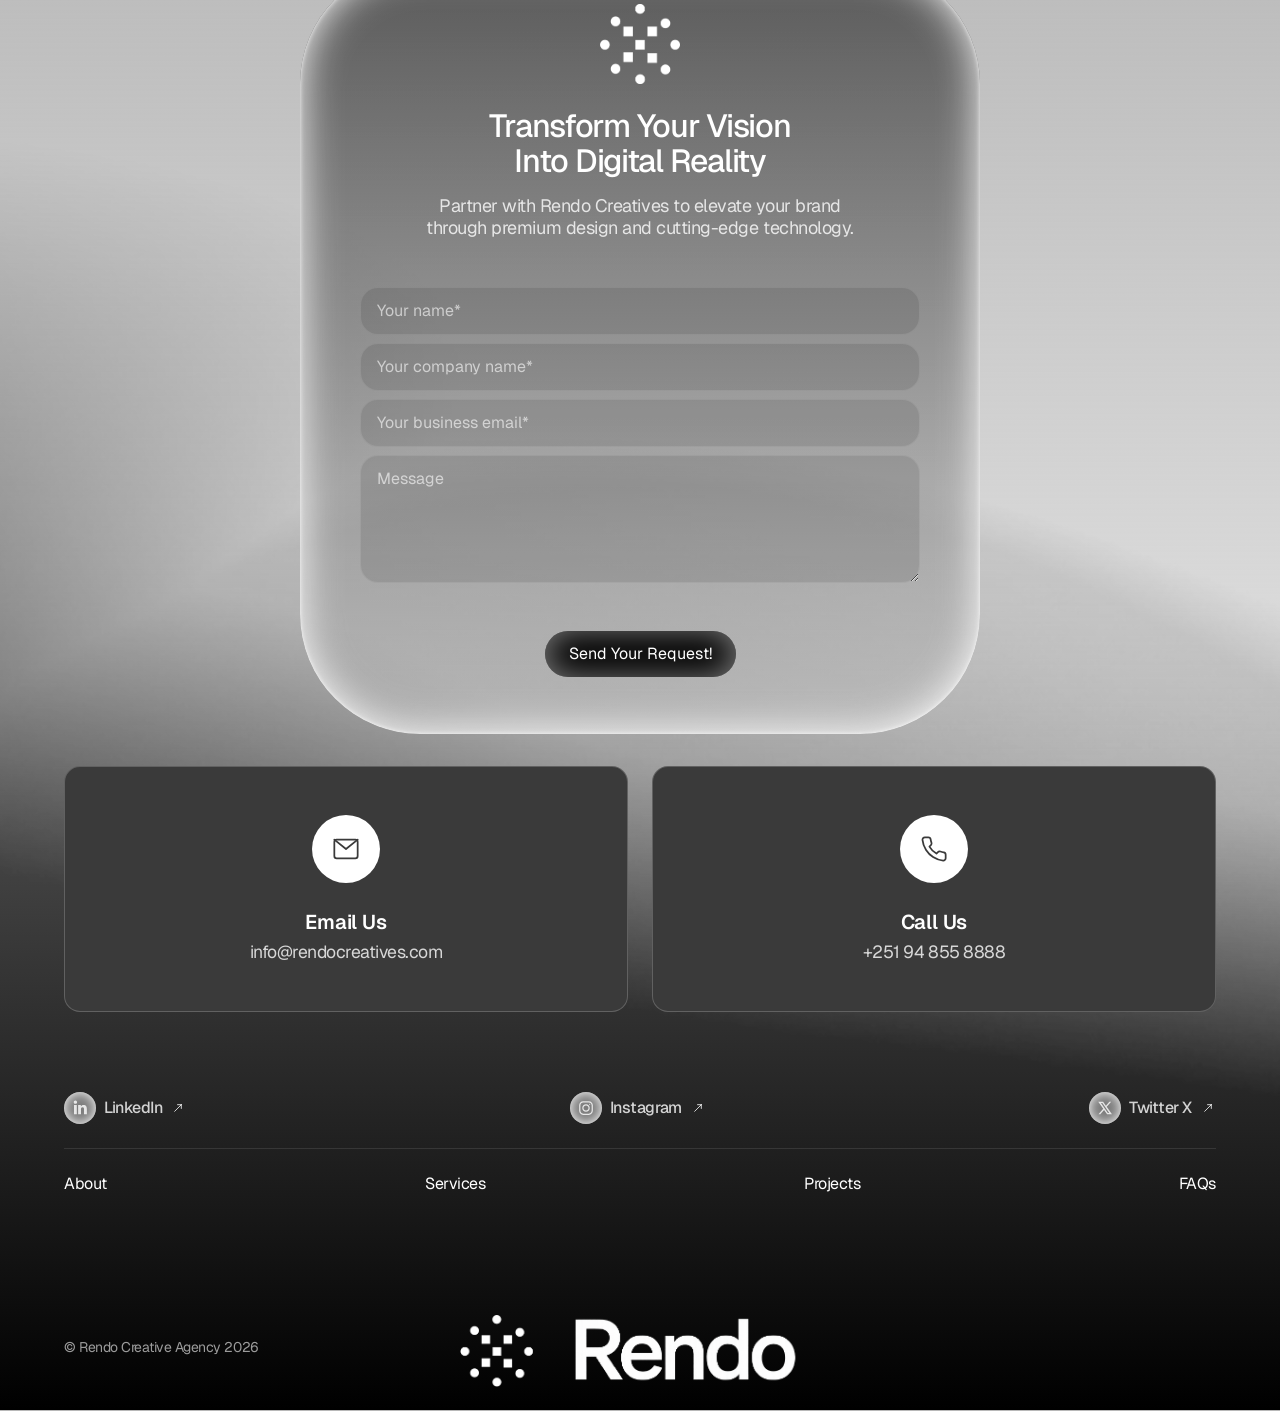
==== commit 549f538f: "feat: implement service worker caching and optimize asset loading performance" ====
--- a/index.html
+++ b/index.html
@@ -4,7 +4,15 @@
 
 <head>
   <meta charset="utf-8">
-  <link href="rendocreatives.com" rel="preconnect" crossorigin="anonymous">
+  <!-- Resource hints: connect early to external origins -->
+  <link rel="preconnect" href="https://fonts.googleapis.com" crossorigin>
+  <link rel="preconnect" href="https://fonts.gstatic.com" crossorigin>
+  <!-- Preload the most critical above-the-fold assets -->
+  <link rel="preload" href="/RendoLogoTransparent.png" as="image">
+  <link rel="preload" href="/rendoBackgroundVid.mp4" as="fetch" crossorigin>
+  <link rel="preload" href="69abbb96278770785e4b2dc1/css/conicorn.shared.2434630ba.css" as="style">
+  <link rel="preload" href="js/jquery-3.5.1.min.dc5e7f18c8.js?site=69abbb96278770785e4b2dc1" as="script">
+  <link rel="dns-prefetch" href="https://cdn.prod.website-files.com">
   <title>Rendo Creative Agency | Global Digital Solutions, Tech, Web Design (UI/UX) & AI Automation</title>
   <meta name="description"
     content="Rendo Creative Agency is a premier global creative, design, tech, and digital outsourcing agency. We specialize in innovative digital solutions, web design (UI/UX), web & app development, branding, marketing, AI automations, and cutting-edge tech services for clients worldwide.">
@@ -749,8 +757,8 @@
     </div>
     <div class="main-wrapper">
       <div style="opacity:1" class="preloader">
-        <div class="preload-logo-wrap"><img src="/RendoLogoTransparent.png" loading="lazy" alt="Logo Icon"
-            class="preload-logo">
+        <div class="preload-logo-wrap"><img src="/RendoLogoTransparent.png" loading="eager" fetchpriority="high"
+            decoding="sync" alt="Logo Icon" class="preload-logo">
           <div class="preload-text">Rendo Creative Agency</div>
         </div>
       </div>
@@ -759,8 +767,8 @@
         <div data-animation="default" data-collapse="all" data-duration="0" data-easing="ease" data-easing2="ease"
           role="banner" class="navbar w-nav">
           <div class="navbar-container"><a href="index.html" aria-current="page"
-              class="navbar-brand-link w-nav-brand w--current"><img loading="lazy" src="RendoLogoTransparent.png"
-                alt="Logo Icon" class="navbar-brand-logo"></a>
+              class="navbar-brand-link w-nav-brand w--current"><img loading="eager" fetchpriority="high"
+                decoding="async" src="RendoLogoTransparent.png" alt="Logo Icon" class="navbar-brand-logo"></a>
             <div class="navbar-actions">
               <div class="nav_menu-button w-nav-button">
                 <div class="nav_menu-button-layout">
@@ -885,14 +893,13 @@
             <div class="hero-bg-video-gradient-top"></div>
             <div class="hero-bg-video-gradient-bottom"></div>
             <div class="hero-bg-overlay"></div>
-            <div data-poster-url="/rendoBackgroundVid.mp4"
-              data-video-urls="/rendoBackgroundVid.mp4,/rendoBackgroundVid.mp4" data-autoplay="true" data-loop="true"
-              data-wf-ignore="true" class="hero-bg-video w-background-video w-background-video-atom"><video
+            <div data-poster-url="/rendoBackgroundVid.mp4" data-video-urls="/rendoBackgroundVid.mp4"
+              data-autoplay="true" data-loop="true" data-wf-ignore="true"
+              class="hero-bg-video w-background-video w-background-video-atom"><video
                 id="f569051d-4691-7db2-17e9-581087d0d9f0-video" autoplay="" loop=""
-                style="background-image:url(&quot;/rendoBackgroundVid.mp4&quot;)" muted="" playsinline=""
-                data-wf-ignore="true" data-object-fit="cover">
-                <source src="/rendoBackgroundVid.mp4" data-wf-ignore="true">
-                <source src="/rendoBackgroundVid.mp4" data-wf-ignore="true">
+                poster="/69abbb96278770785e4b2dc169b0d1d271397d4fd4227e2d_Footer Video_poster.0000000.jpg" muted=""
+                playsinline="" preload="metadata" data-wf-ignore="true" data-object-fit="cover">
+                <source src="/rendoBackgroundVid.mp4" type="video/mp4" data-wf-ignore="true">
               </video></div>
           </div>
         </div>
@@ -946,8 +953,8 @@
               <div data-w-id="449c9d11-5dca-1152-011d-b93391063a31"
                 style="filter:blur(5px);opacity:0;-webkit-transform:translate3d(0, 2rem, 0) scale3d(1, 1, 1) rotateX(0) rotateY(0) rotateZ(0) skew(0, 0);-moz-transform:translate3d(0, 2rem, 0) scale3d(1, 1, 1) rotateX(0) rotateY(0) rotateZ(0) skew(0, 0);-ms-transform:translate3d(0, 2rem, 0) scale3d(1, 1, 1) rotateX(0) rotateY(0) rotateZ(0) skew(0, 0);transform:translate3d(0, 2rem, 0) scale3d(1, 1, 1) rotateX(0) rotateY(0) rotateZ(0) skew(0, 0)"
                 class="about-bottom">
-                <div class="about-video-wrap">
-                  <video autoplay loop muted playsinline class="about-video"
+                <div class="about-video-wrap" id="aboutVideoWrap">
+                  <video id="aboutVideo" loop muted playsinline class="about-video" preload="none"
                     style="background: transparent; object-fit: cover; width: 100%; height: 100%; border-radius: inherit;">
                     <source src="/vidRendo.mp4" type="video/mp4">
                   </video>
@@ -1817,7 +1824,8 @@
 
                   <!-- Large photo zone -->
                   <div class="ai-cta-card__photo-wrap">
-                    <img src="/nati.jpg" alt="Nati - AI Strategy" class="ai-cta-card__photo">
+                    <img src="/nati.jpg" loading="lazy" decoding="async" alt="Nati - AI Strategy"
+                      class="ai-cta-card__photo">
                     <div class="ai-cta-card__photo-badge">
                       <span class="ai-cta-badge__dot"></span>
                       Available for consultations
@@ -2169,7 +2177,7 @@
                       </div>
                     </div>
                     <div class="proj-item__mobile-img-wrap">
-                      <img src="/work1.PNG" alt="Summer Sky LLC">
+                      <img src="/work1.PNG" loading="lazy" decoding="async" alt="Summer Sky LLC">
                     </div>
                     <div class="proj-item__desc">Summer Sky General Trading LLC is a Dubai Mainland wholesale export
                       company, supplying bulk orders of furniture, ceramics, appliances, fireplaces, and electric
@@ -2205,7 +2213,7 @@
                       </div>
                     </div>
                     <div class="proj-item__mobile-img-wrap">
-                      <img src="/work4.PNG" alt="Bailai Gao">
+                      <img src="/work4.PNG" loading="lazy" decoding="async" alt="Bailai Gao">
                     </div>
                     <div class="proj-item__desc"> Bailai Gao Import & Export Co., Ltd. has its
                       headquarters in Guangzhou. We specialize in the export and supply of electric vehicles (EVs),
@@ -2242,7 +2250,7 @@
                       </div>
                     </div>
                     <div class="proj-item__mobile-img-wrap">
-                      <img src="/work3.PNG" alt="TARGET Ethiopia">
+                      <img src="/work3.PNG" loading="lazy" decoding="async" alt="TARGET Ethiopia">
                     </div>
                     <div class="proj-item__desc">A premier e-commerce destination in Ethiopia offering a wide range of
                       electronics, smart home appliances, and professional installation.</div>
@@ -2278,7 +2286,7 @@
                       </div>
                     </div>
                     <div class="proj-item__mobile-img-wrap">
-                      <img src="work2.PNG" alt="Prof. Beyene Petros Foundation">
+                      <img src="work2.PNG" loading="lazy" decoding="async" alt="Prof. Beyene Petros Foundation">
                     </div>
                     <div class="proj-item__desc">The Professor Beyene Petros Foundation is dedicated to honoring the
                       life, vision, and enduring contributions of one of Ethiopia’s most distinguished scholars,
@@ -2304,10 +2312,14 @@
               <!-- RIGHT: sticky image panel -->
               <div class="proj-panel" id="projPanel" aria-hidden="true">
                 <div class="proj-panel__frame">
-                  <img src="/work1.PNG" alt="Summer Sky LLC" class="proj-panel__img active" data-panel="0">
-                  <img src="work2.PNG" alt="Prof. Beyene Petros Foundation" class="proj-panel__img" data-panel="1">
-                  <img src="/work3.PNG" alt="TARGET Ethiopia" class="proj-panel__img" data-panel="2">
-                  <img src="/work4.PNG" alt="Haset Initiative" class="proj-panel__img" data-panel="3">
+                  <img src="/work1.PNG" alt="Summer Sky LLC" loading="lazy" decoding="async"
+                    class="proj-panel__img active" data-panel="0">
+                  <img src="work2.PNG" alt="Prof. Beyene Petros Foundation" loading="lazy" decoding="async"
+                    class="proj-panel__img" data-panel="1">
+                  <img src="/work3.PNG" alt="TARGET Ethiopia" loading="lazy" decoding="async" class="proj-panel__img"
+                    data-panel="2">
+                  <img src="/work4.PNG" alt="Haset Initiative" loading="lazy" decoding="async" class="proj-panel__img"
+                    data-panel="3">
                   <div class="proj-panel__overlay"></div>
                   <div class="proj-panel__tag" id="projPanelTag">Web Design</div>
                 </div>
@@ -3772,8 +3784,8 @@
                                     fill="currentColor"></path>
                                 </svg></div>
                               <div class="team-social-link">X</div>
-                            </a></div><img loading="lazy" src="/nati.jpg" alt="team image" sizes="100vw"
-                            srcset="/nati.jpg 500w, /nati.jpg 589w" class="team-card-image">
+                            </a></div><img loading="lazy" decoding="async" src="/nati.jpg" alt="team image" sizes="(max-width:600px) 100vw, 589px"
+                            class="team-card-image">
                         </div>
                         <div class="team-card-name-wrap">
                           <div class="team-card-name">Nathnael Mekonnen</div>
@@ -4730,16 +4742,15 @@
             </div>
           </div>
         </div>
-        <div
-          data-poster-url="https://cdn.prod.website-files.com/69abbb96278770785e4b2dc1%2F69b0d1d271397d4fd4227e2d_Footer%20Video_poster.0000000.jpg"
-          data-video-urls="https://cdn.prod.website-files.com/69abbb96278770785e4b2dc1%2F69b0d1d271397d4fd4227e2d_Footer%20Video_mp4.mp4,https://cdn.prod.website-files.com/69abbb96278770785e4b2dc1%2F69b0d1d271397d4fd4227e2d_Footer%20Video_webm.webm"
+        <div data-poster-url="/69abbb96278770785e4b2dc169b0d1d271397d4fd4227e2d_Footer Video_poster.0000000.jpg"
           data-autoplay="true" data-loop="true" data-wf-ignore="true"
-          class="footer-bg-video w-background-video w-background-video-atom"><video
-            id="7950d139-b437-4d31-266e-1905f1952b53-video" autoplay="" loop=""
-            style="background-image:url(&quot;69abbb96278770785e4b2dc169b0d1d271397d4fd4227e2d_Footer Video_poster.0000000.jpg&quot;)"
-            muted="" playsinline="" data-wf-ignore="true" data-object-fit="cover">
-            <source src="69abbb96278770785e4b2dc169b0d1d271397d4fd4227e2d_Footer%20Video_mp4.mp4" data-wf-ignore="true">
-            <source src="69abbb96278770785e4b2dc169b0d1d271397d4fd4227e2d_Footer%20Video_webm.webm"
+          class="footer-bg-video w-background-video w-background-video-atom" id="footerVideoWrap"><video
+            id="7950d139-b437-4d31-266e-1905f1952b53-video" loop=""
+            poster="/69abbb96278770785e4b2dc169b0d1d271397d4fd4227e2d_Footer Video_poster.0000000.jpg" muted=""
+            playsinline="" preload="none" data-wf-ignore="true" data-object-fit="cover">
+            <source src="/69abbb96278770785e4b2dc169b0d1d271397d4fd4227e2d_Footer Video_mp4.mp4" type="video/mp4"
+              data-wf-ignore="true">
+            <source src="/69abbb96278770785e4b2dc169b0d1d271397d4fd4227e2d_Footer Video_webm.webm" type="video/webm"
               data-wf-ignore="true">
           </video></div>
       </footer>
@@ -4747,13 +4758,13 @@
 
     </div>
   </div>
-  <script src="js/jquery-3.5.1.min.dc5e7f18c8.js?site=69abbb96278770785e4b2dc1" type="text/javascript"></script>
-  <script src="69abbb96278770785e4b2dc1/js/conicorn.schunk.36b8fb49256177c8.js" type="text/javascript"></script>
-  <script src="69abbb96278770785e4b2dc1/js/conicorn.schunk.cd5d09aec3da06a5.js" type="text/javascript"></script>
-  <script src="69abbb96278770785e4b2dc1/js/conicorn.e9b7f01e.8d4990d70625f6ca.js" type="text/javascript"></script>
-  <script src="gsap/3.14.2/gsap.min.js" type="text/javascript"></script>
-  <script src="gsap/3.14.2/SplitText.min.js" type="text/javascript"></script>
-  <script src="gsap/3.14.2/ScrollTrigger.min.js" type="text/javascript"></script>
+  <script src="js/jquery-3.5.1.min.dc5e7f18c8.js?site=69abbb96278770785e4b2dc1" type="text/javascript" defer></script>
+  <script src="69abbb96278770785e4b2dc1/js/conicorn.schunk.36b8fb49256177c8.js" type="text/javascript" defer></script>
+  <script src="69abbb96278770785e4b2dc1/js/conicorn.schunk.cd5d09aec3da06a5.js" type="text/javascript" defer></script>
+  <script src="69abbb96278770785e4b2dc1/js/conicorn.e9b7f01e.8d4990d70625f6ca.js" type="text/javascript" defer></script>
+  <script src="gsap/3.14.2/gsap.min.js" type="text/javascript" defer></script>
+  <script src="gsap/3.14.2/SplitText.min.js" type="text/javascript" defer></script>
+  <script src="gsap/3.14.2/ScrollTrigger.min.js" type="text/javascript" defer></script>
   <script>
     /* ── Service Card 3D Tilt ── */
     function svcTilt(e, el) {
@@ -4839,6 +4850,58 @@
       });
     })();
   </script>
+
+  <!-- Service Worker Registration for caching -->
+  <script>
+    if ('serviceWorker' in navigator) {
+      window.addEventListener('load', () => {
+        navigator.serviceWorker.register('./sw.js')
+          .then(registration => {
+            console.log('ServiceWorker registered:', registration.scope);
+          })
+          .catch(err => {
+            console.log('ServiceWorker registration failed:', err);
+          });
+      });
+    }
+
+    // ── Lazy-load videos on scroll using IntersectionObserver ──
+    (function () {
+      if (!('IntersectionObserver' in window)) return;
+
+      var observer = new IntersectionObserver(function (entries) {
+        entries.forEach(function (entry) {
+          if (!entry.isIntersecting) return;
+          var wrap = entry.target;
+          var vid = wrap.querySelector('video');
+          if (!vid) return;
+
+          // Only autoplay if in viewport; start loading the video
+          vid.setAttribute('autoplay', '');
+          vid.load();
+          vid.play().catch(function () { });
+
+          // Stop watching after first play
+          observer.unobserve(wrap);
+        });
+      }, { rootMargin: '200px 0px', threshold: 0.01 });
+
+      // About video – observe once DOM is ready
+      function observeVideos() {
+        var aboutWrap = document.getElementById('aboutVideoWrap');
+        if (aboutWrap) observer.observe(aboutWrap);
+
+        var footerWrap = document.getElementById('footerVideoWrap');
+        if (footerWrap) observer.observe(footerWrap);
+      }
+
+      if (document.readyState === 'loading') {
+        document.addEventListener('DOMContentLoaded', observeVideos);
+      } else {
+        observeVideos();
+      }
+    })();
+  </script>
 </body>
 
 </html>
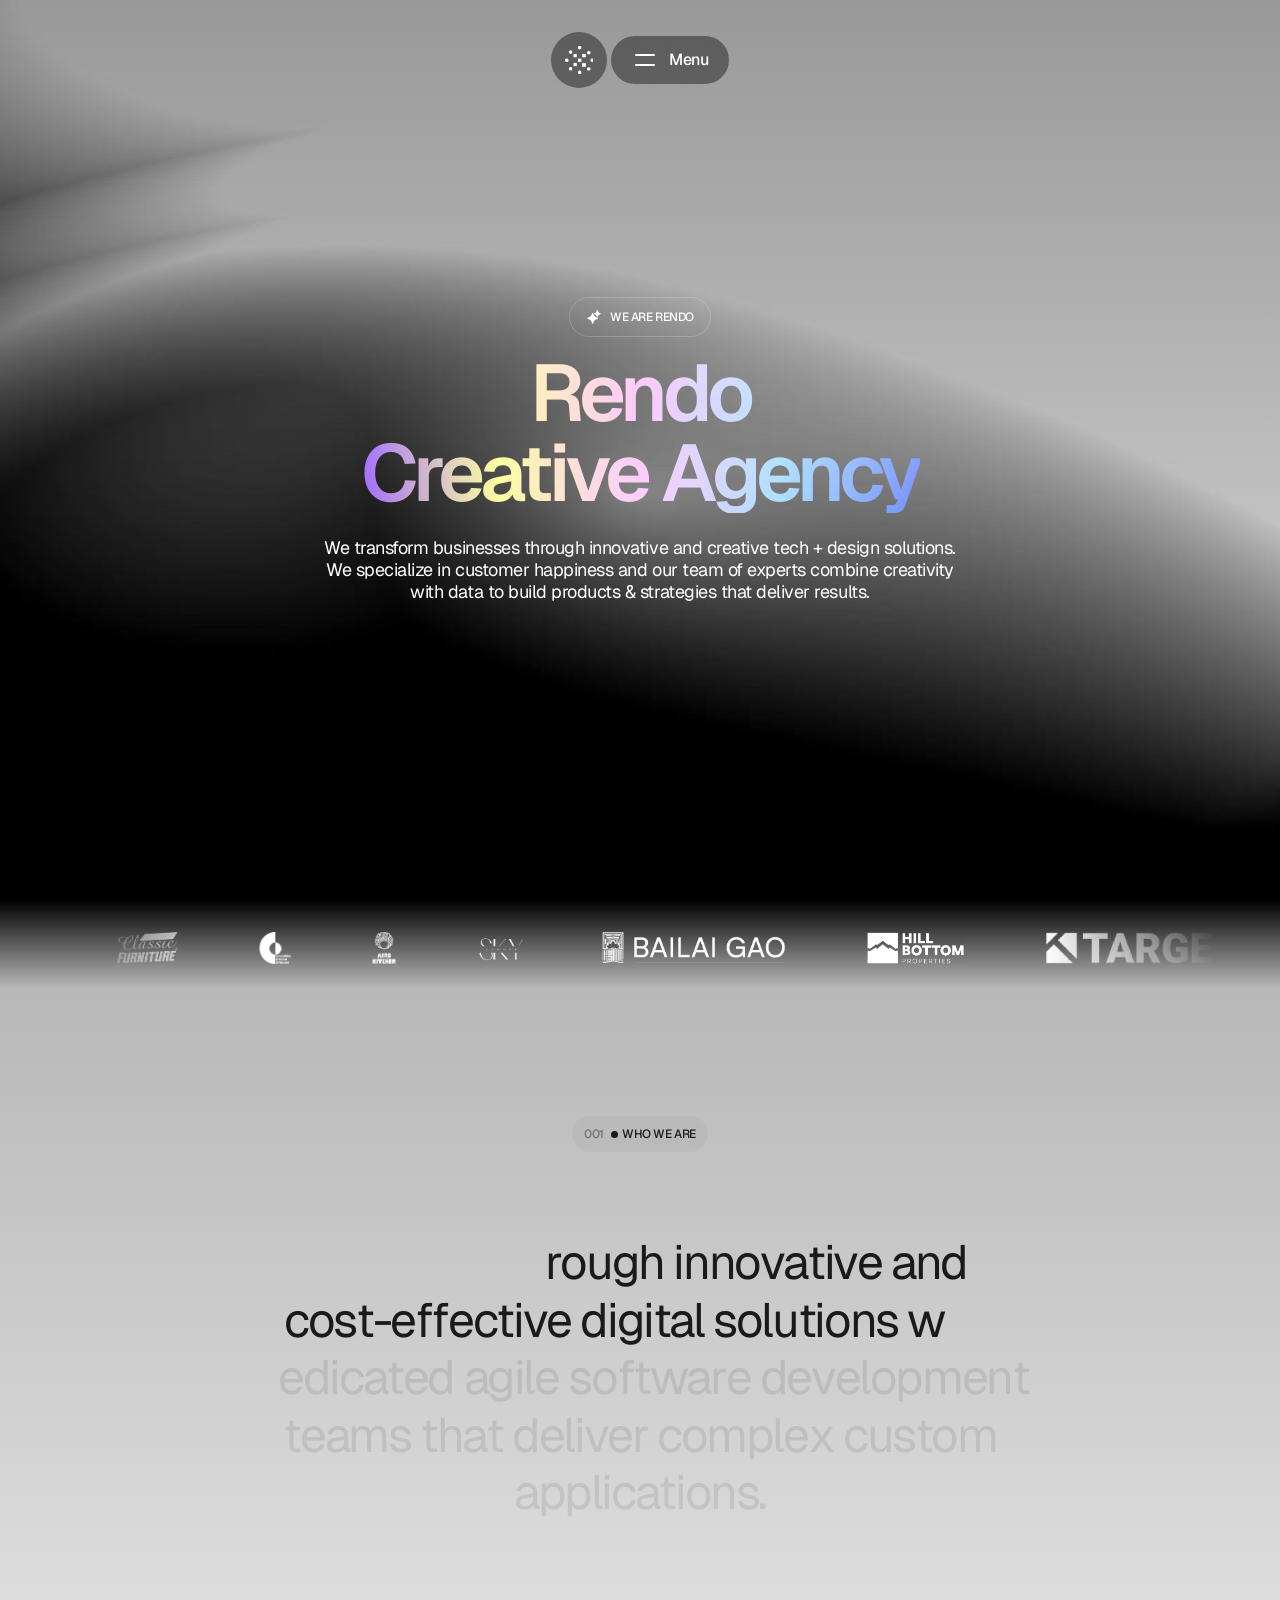
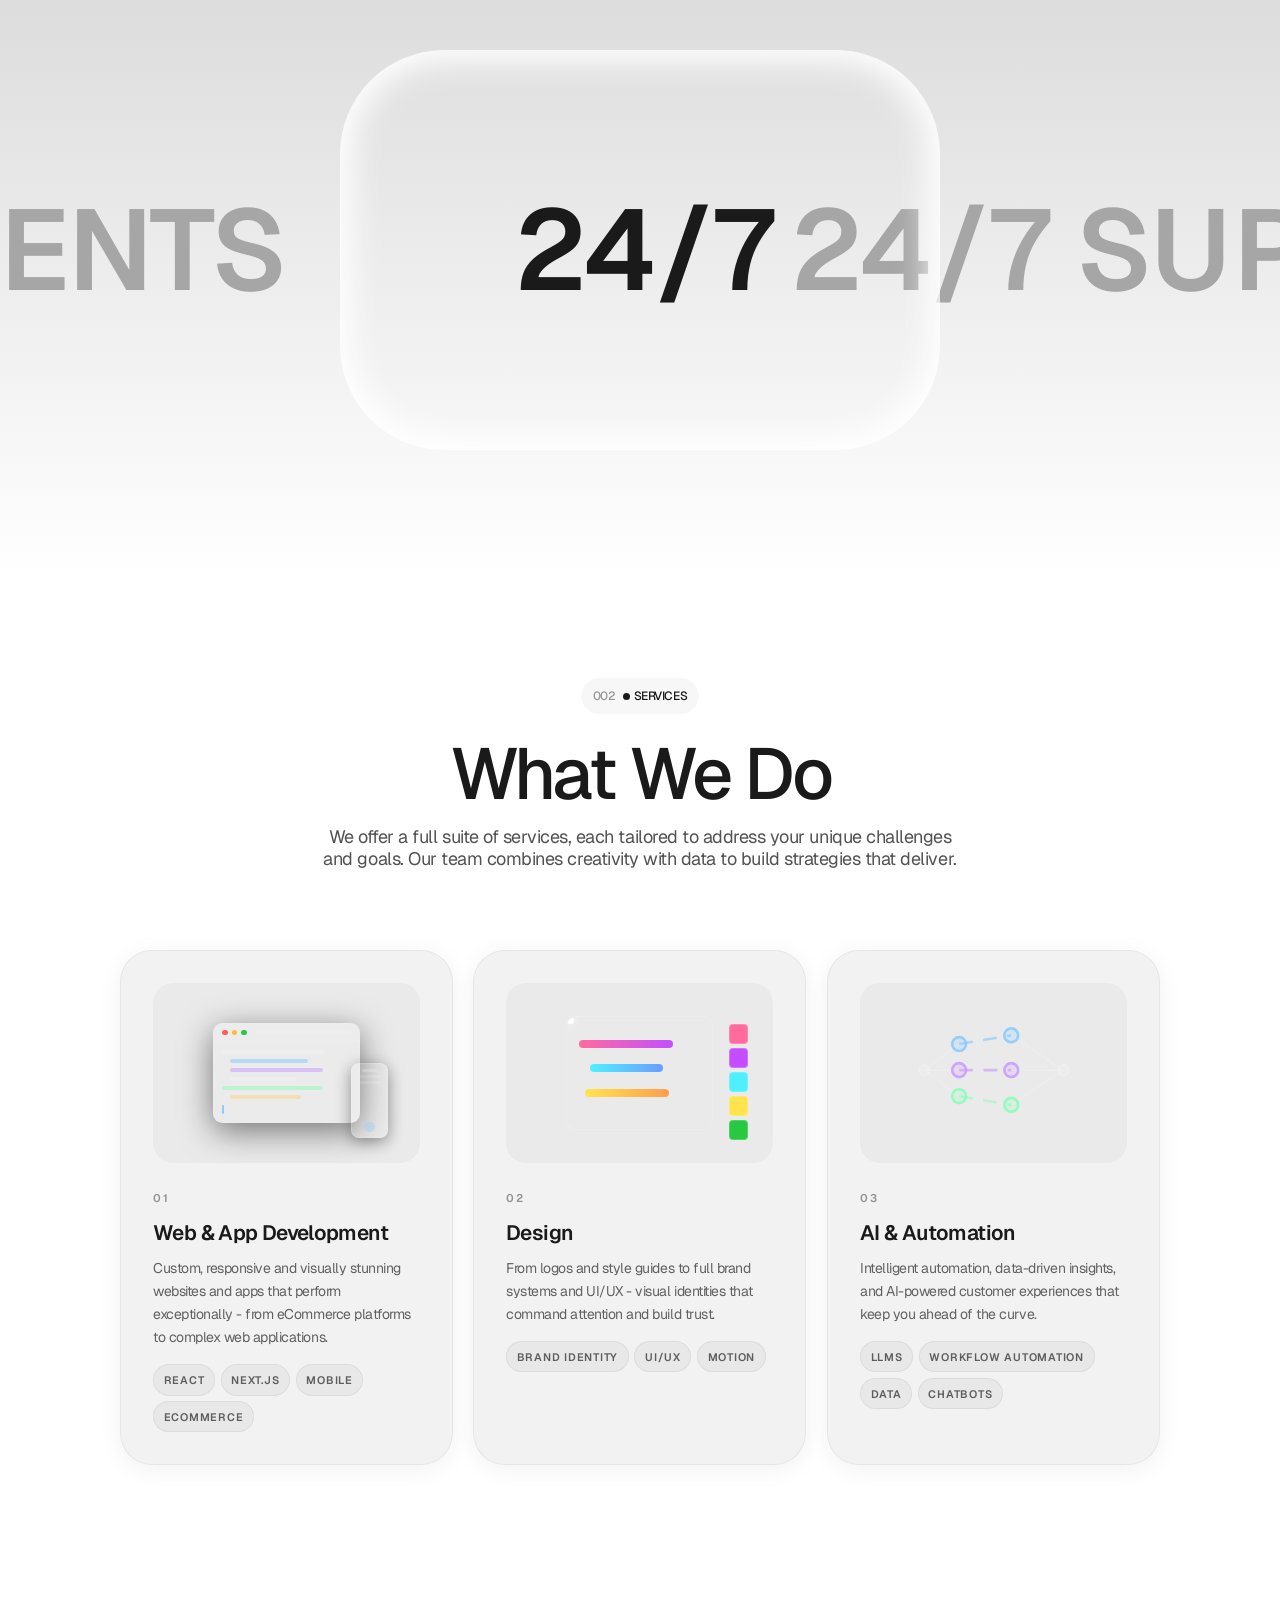
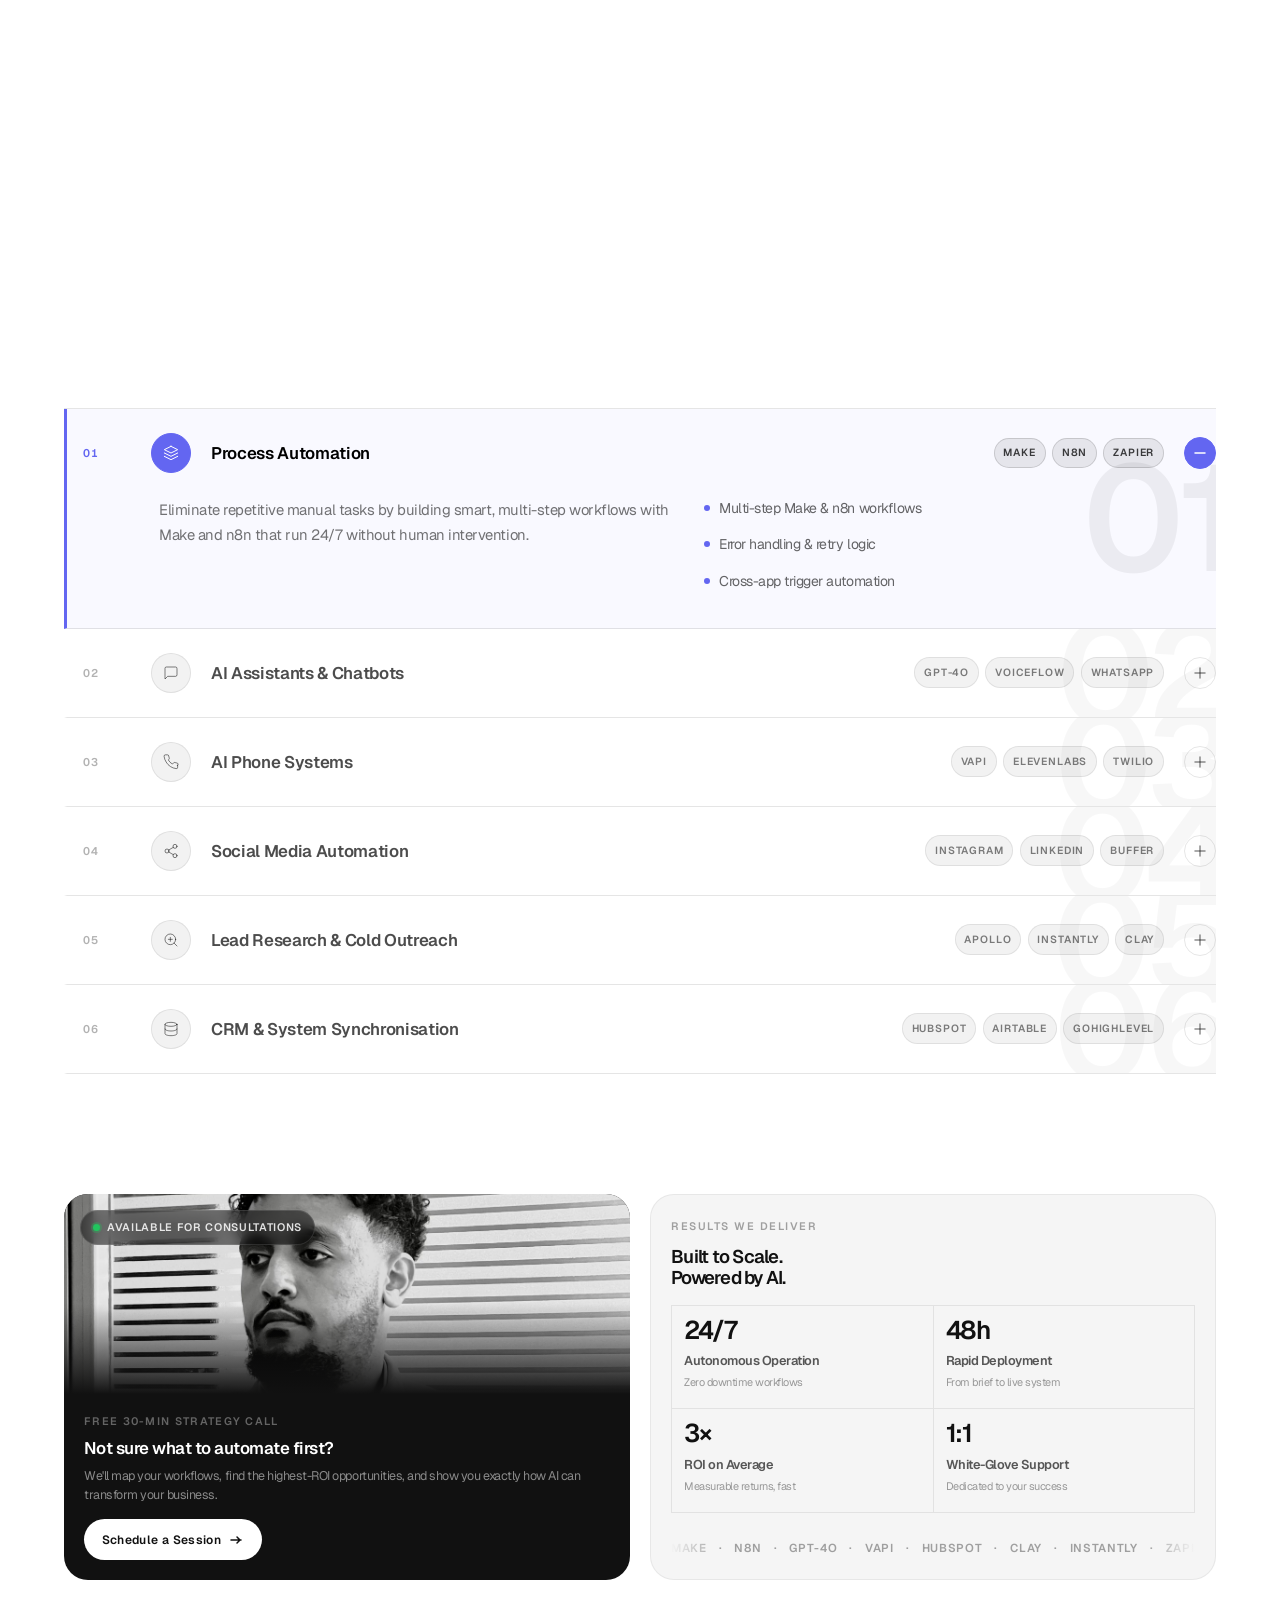
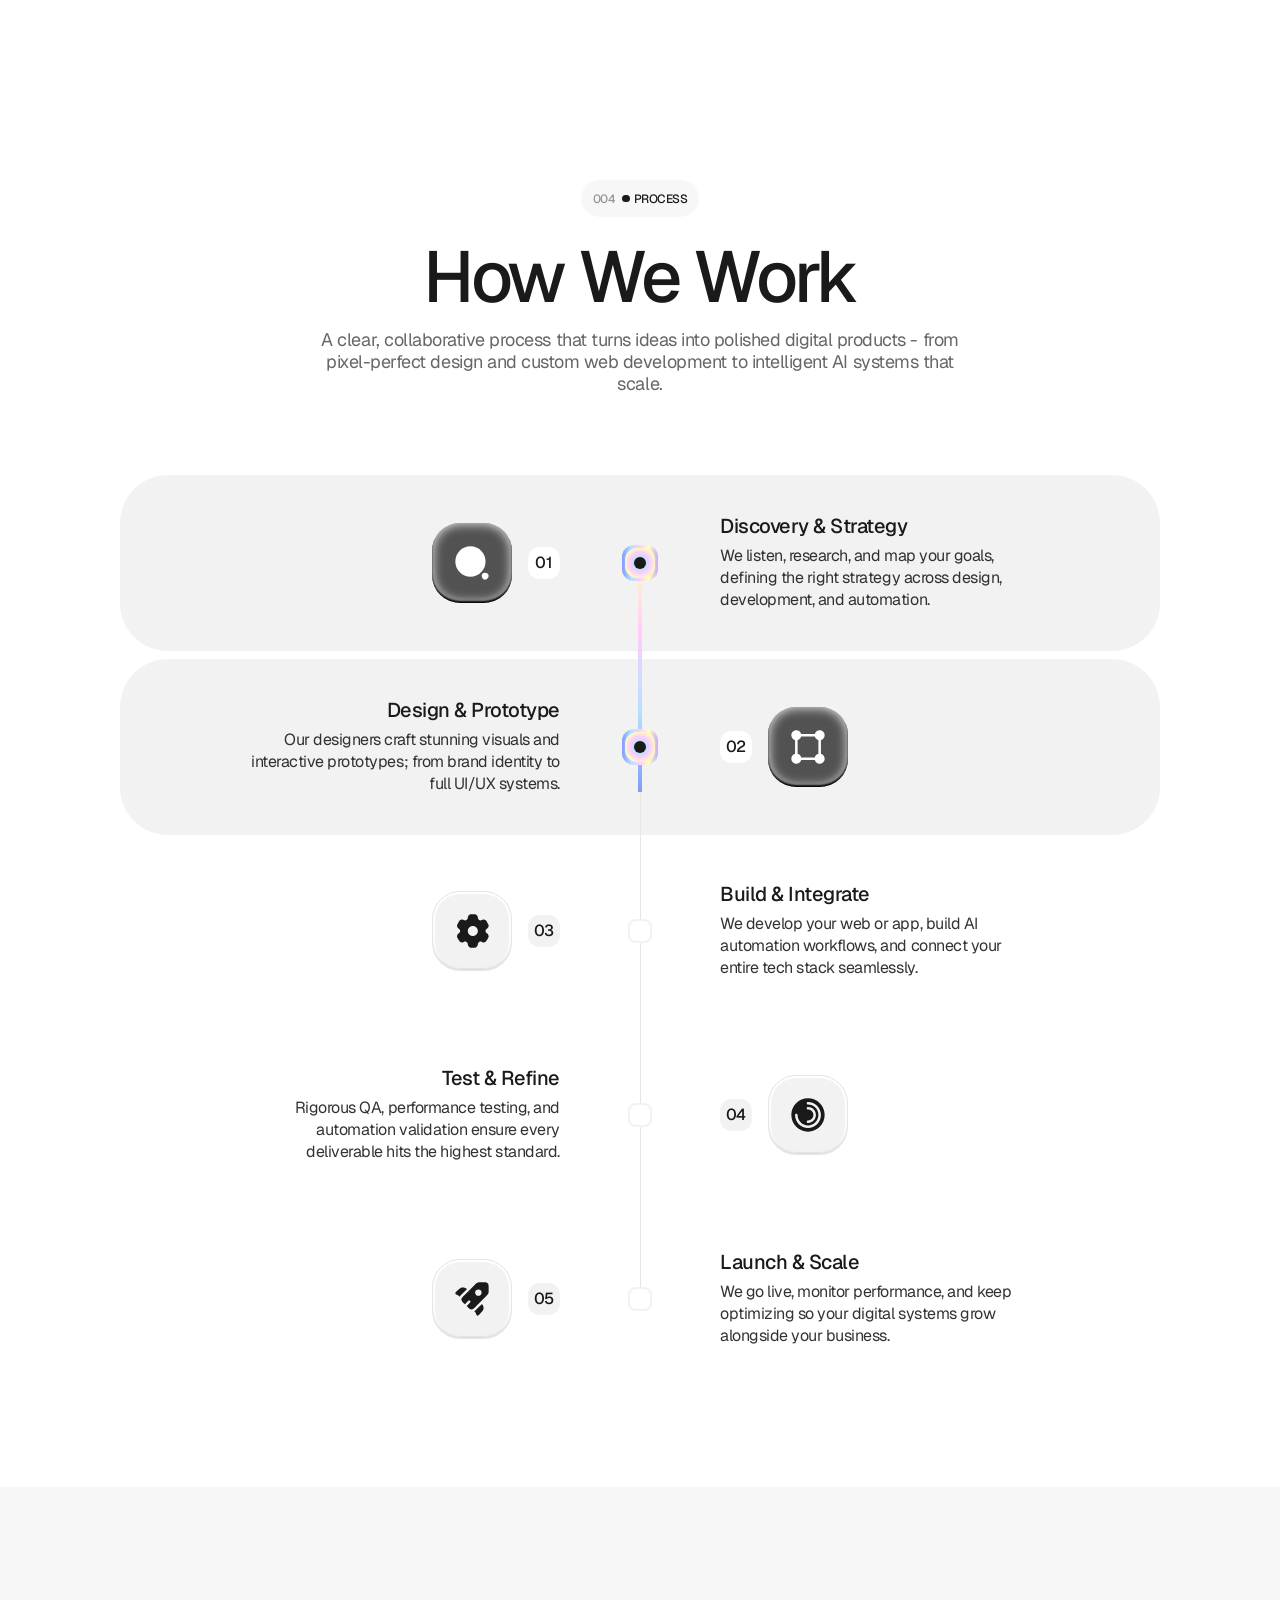
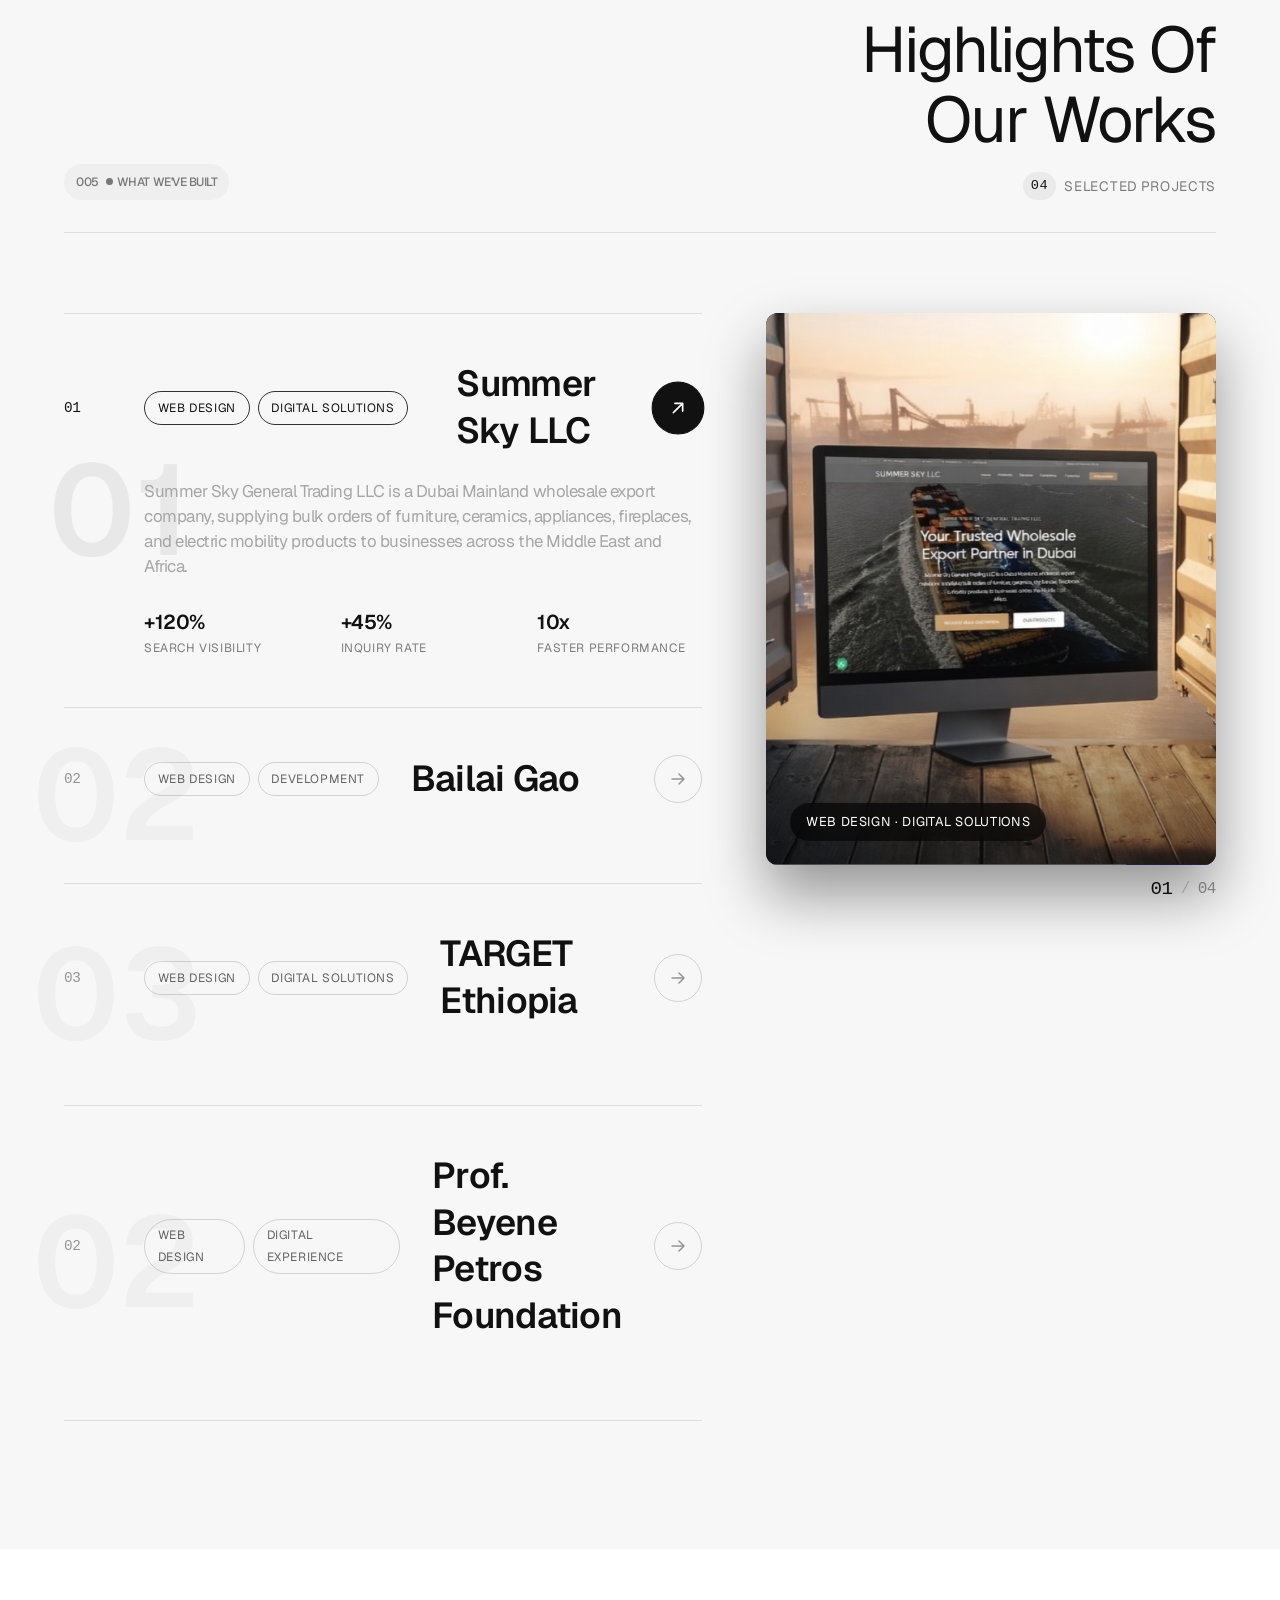
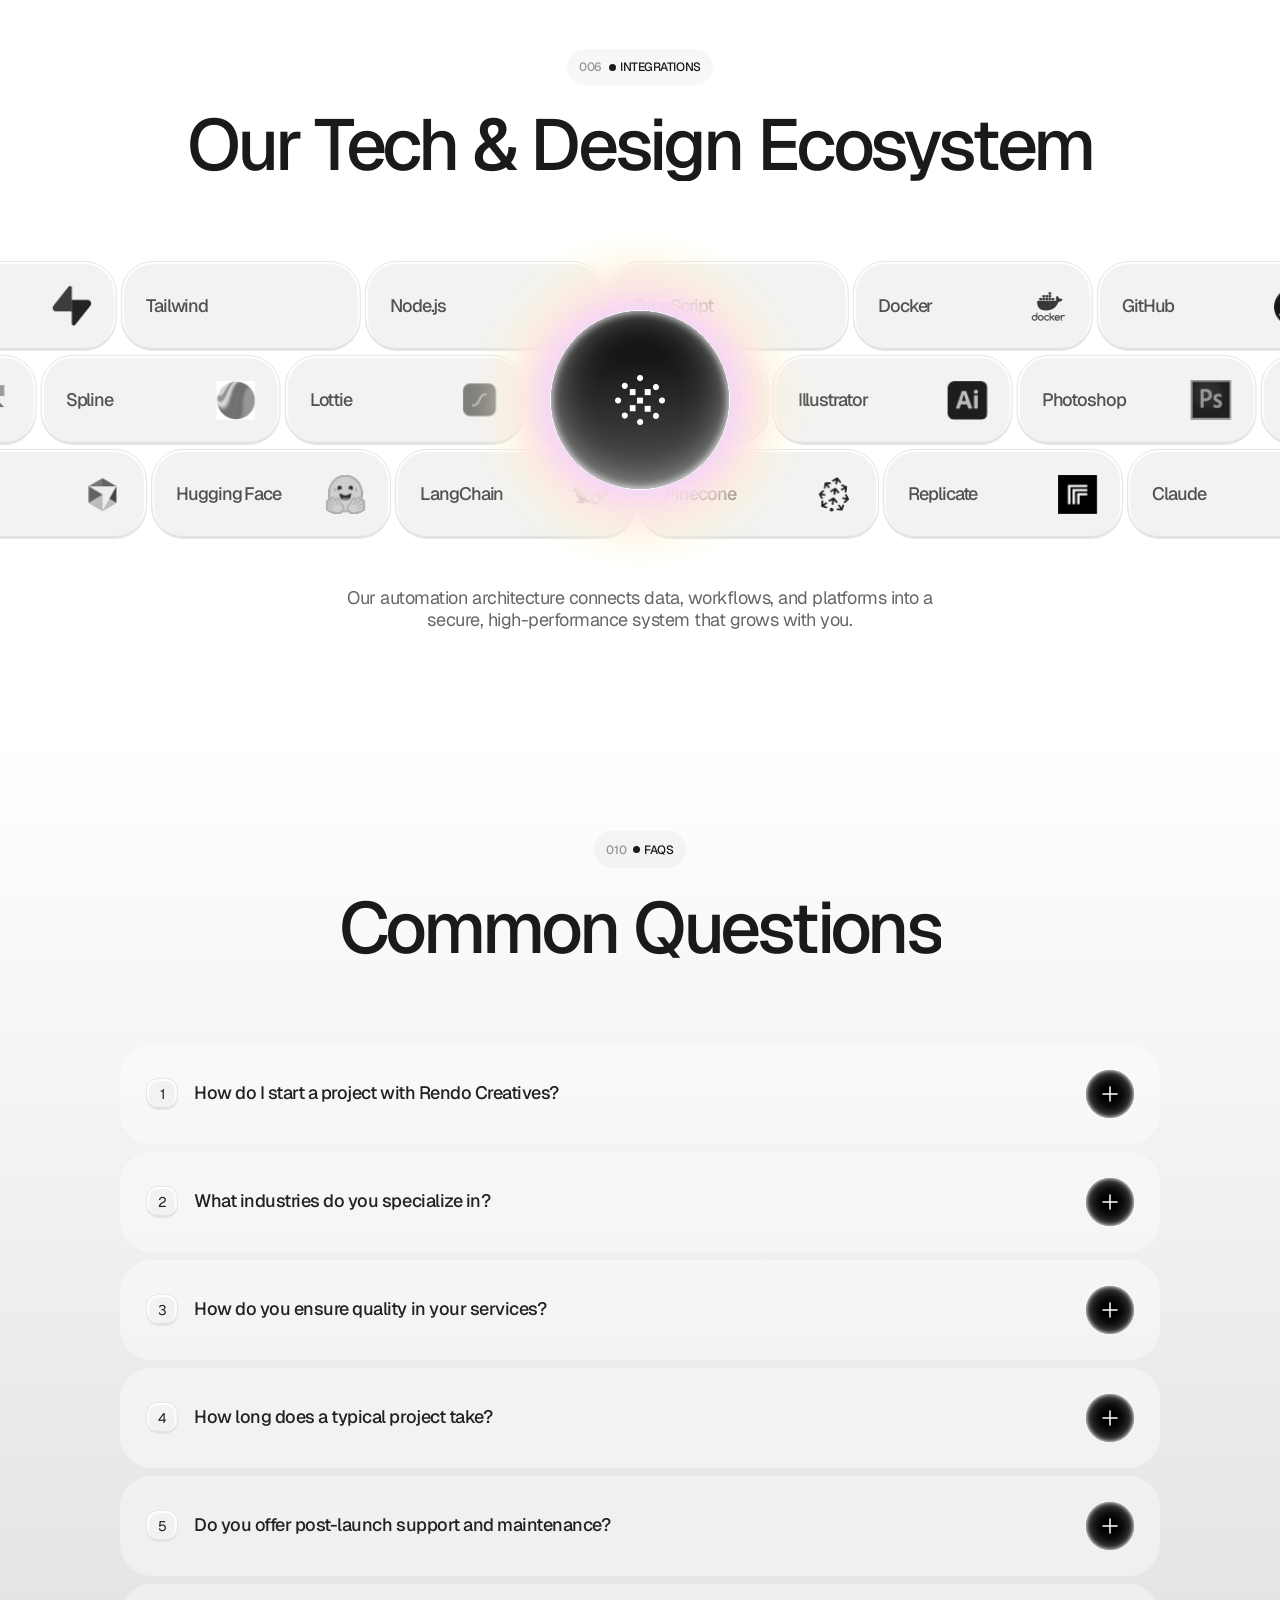
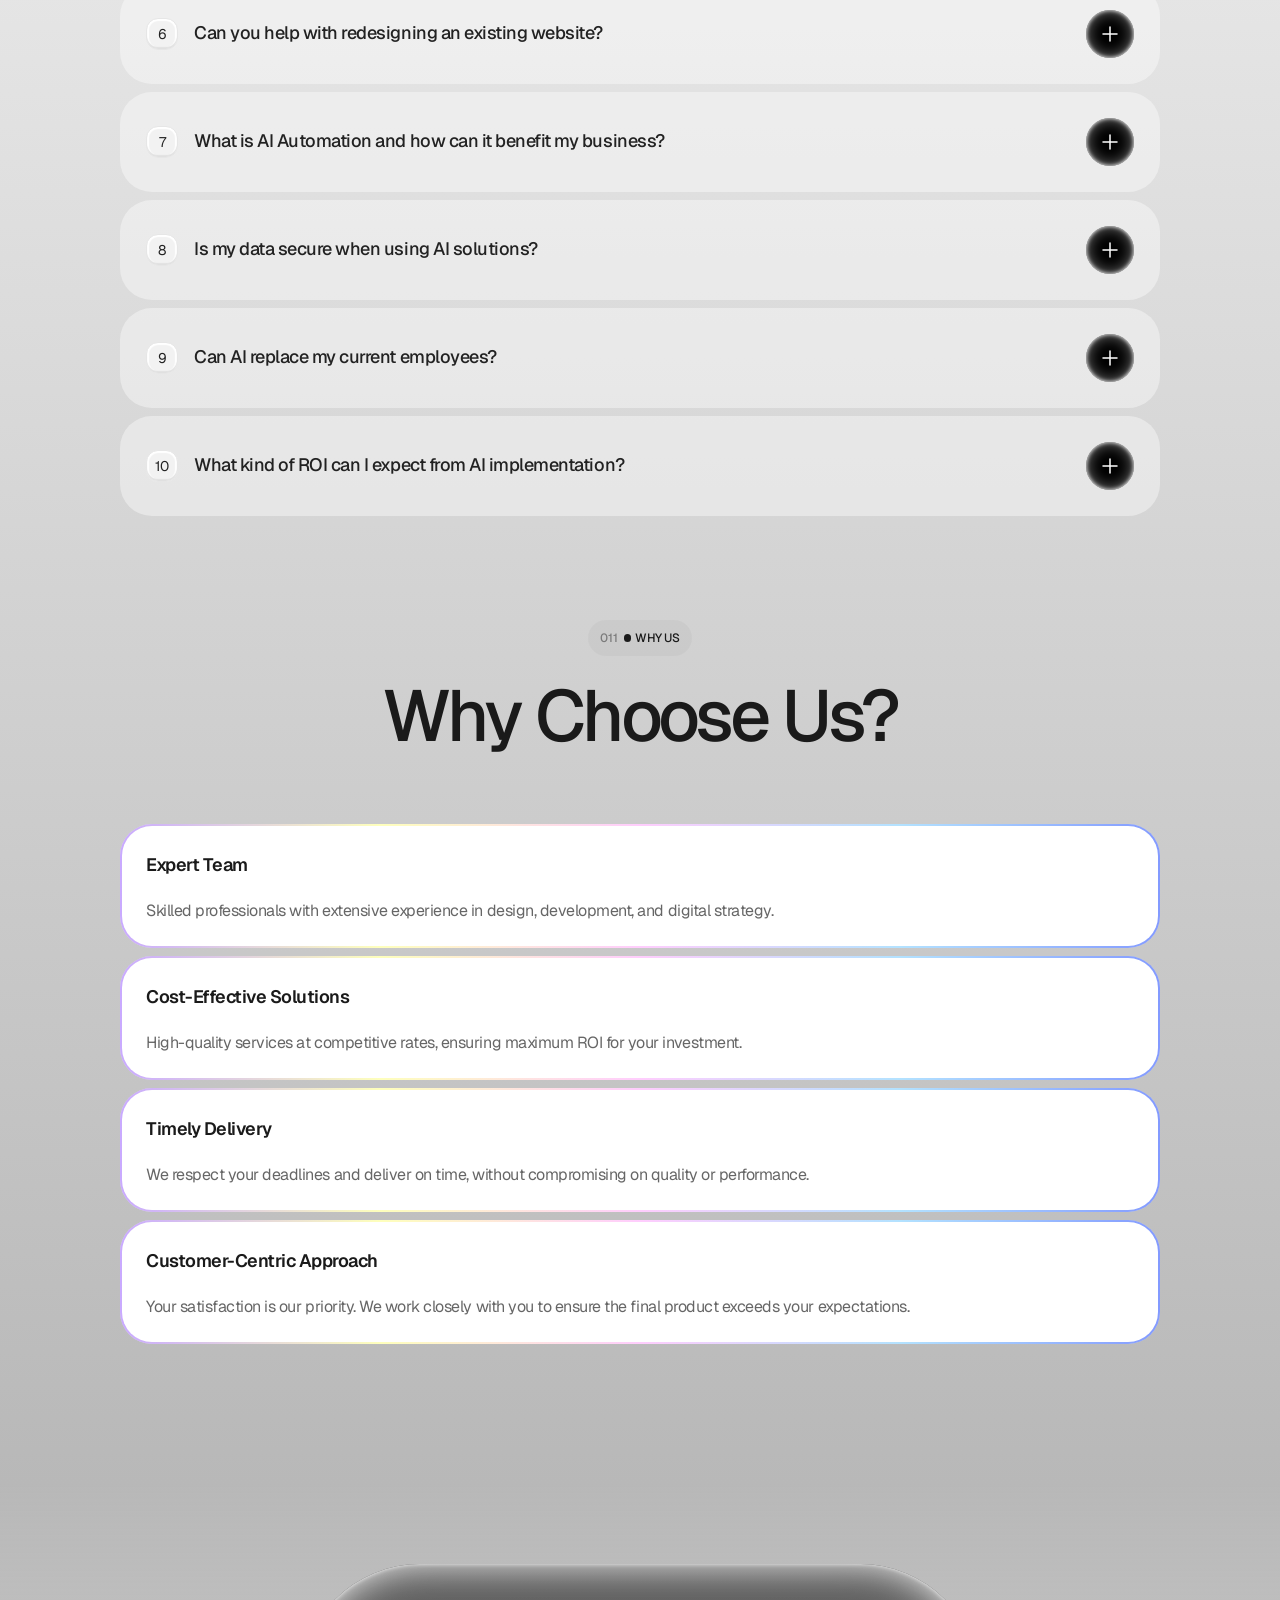
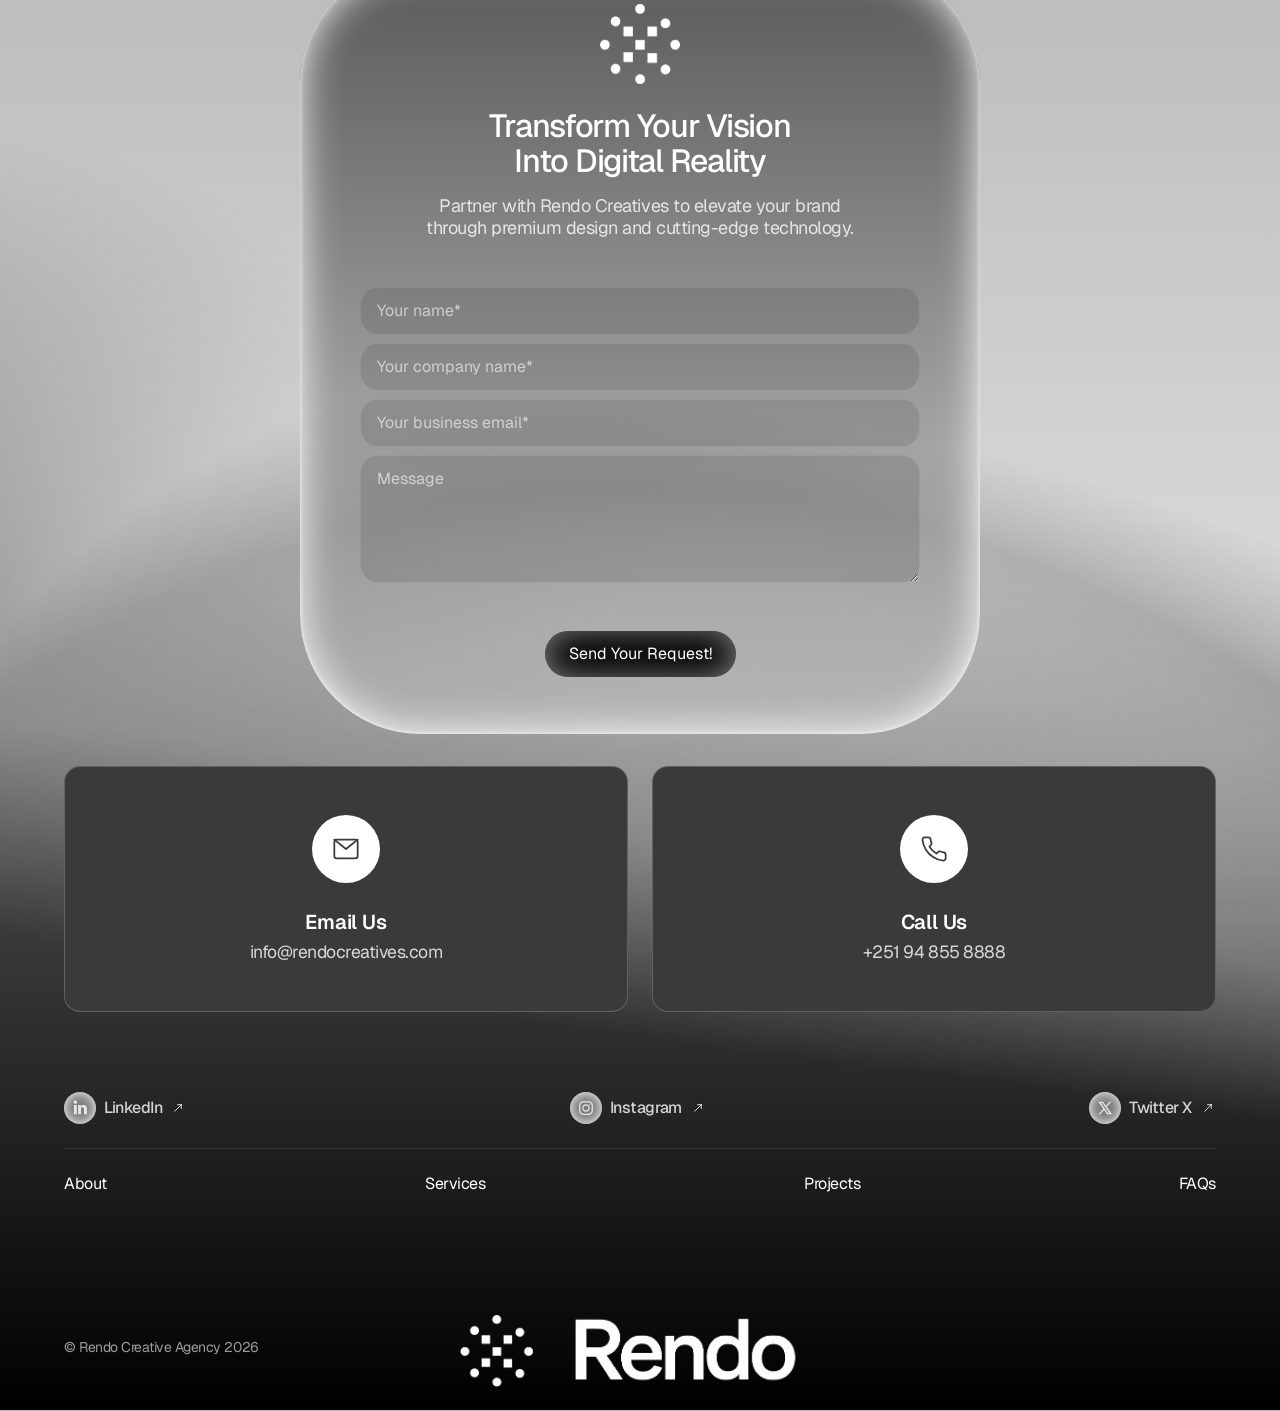
==== commit b3aef8c7: "chore: update navbar brand link to external domain and replace background video asset" ====
--- a/index.html
+++ b/index.html
@@ -766,7 +766,7 @@
         <div class="navbar-bg-blur"></div>
         <div data-animation="default" data-collapse="all" data-duration="0" data-easing="ease" data-easing2="ease"
           role="banner" class="navbar w-nav">
-          <div class="navbar-container"><a href="index.html" aria-current="page"
+          <div class="navbar-container"><a href="https://www.rendocreatives.com/" aria-current="page"
               class="navbar-brand-link w-nav-brand w--current"><img loading="eager" fetchpriority="high"
                 decoding="async" src="RendoLogoTransparent.png" alt="Logo Icon" class="navbar-brand-logo"></a>
             <div class="navbar-actions">
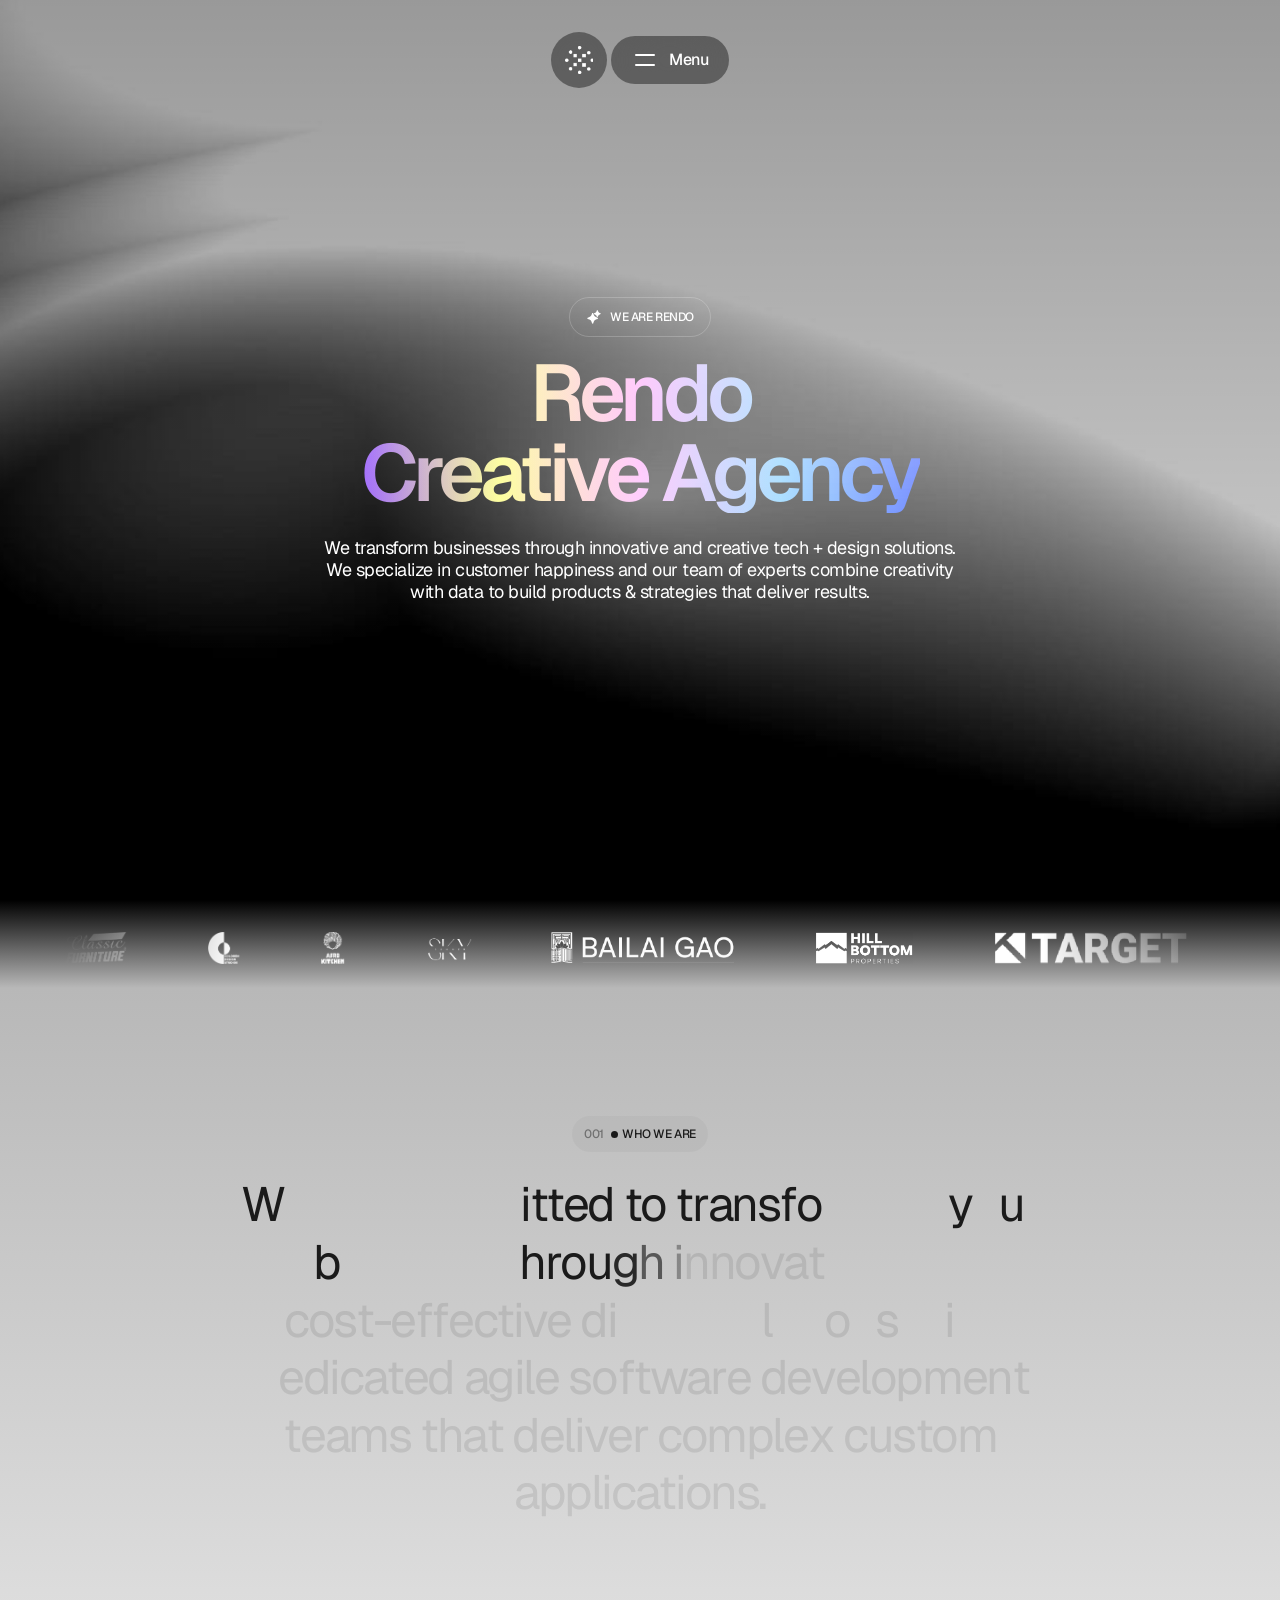
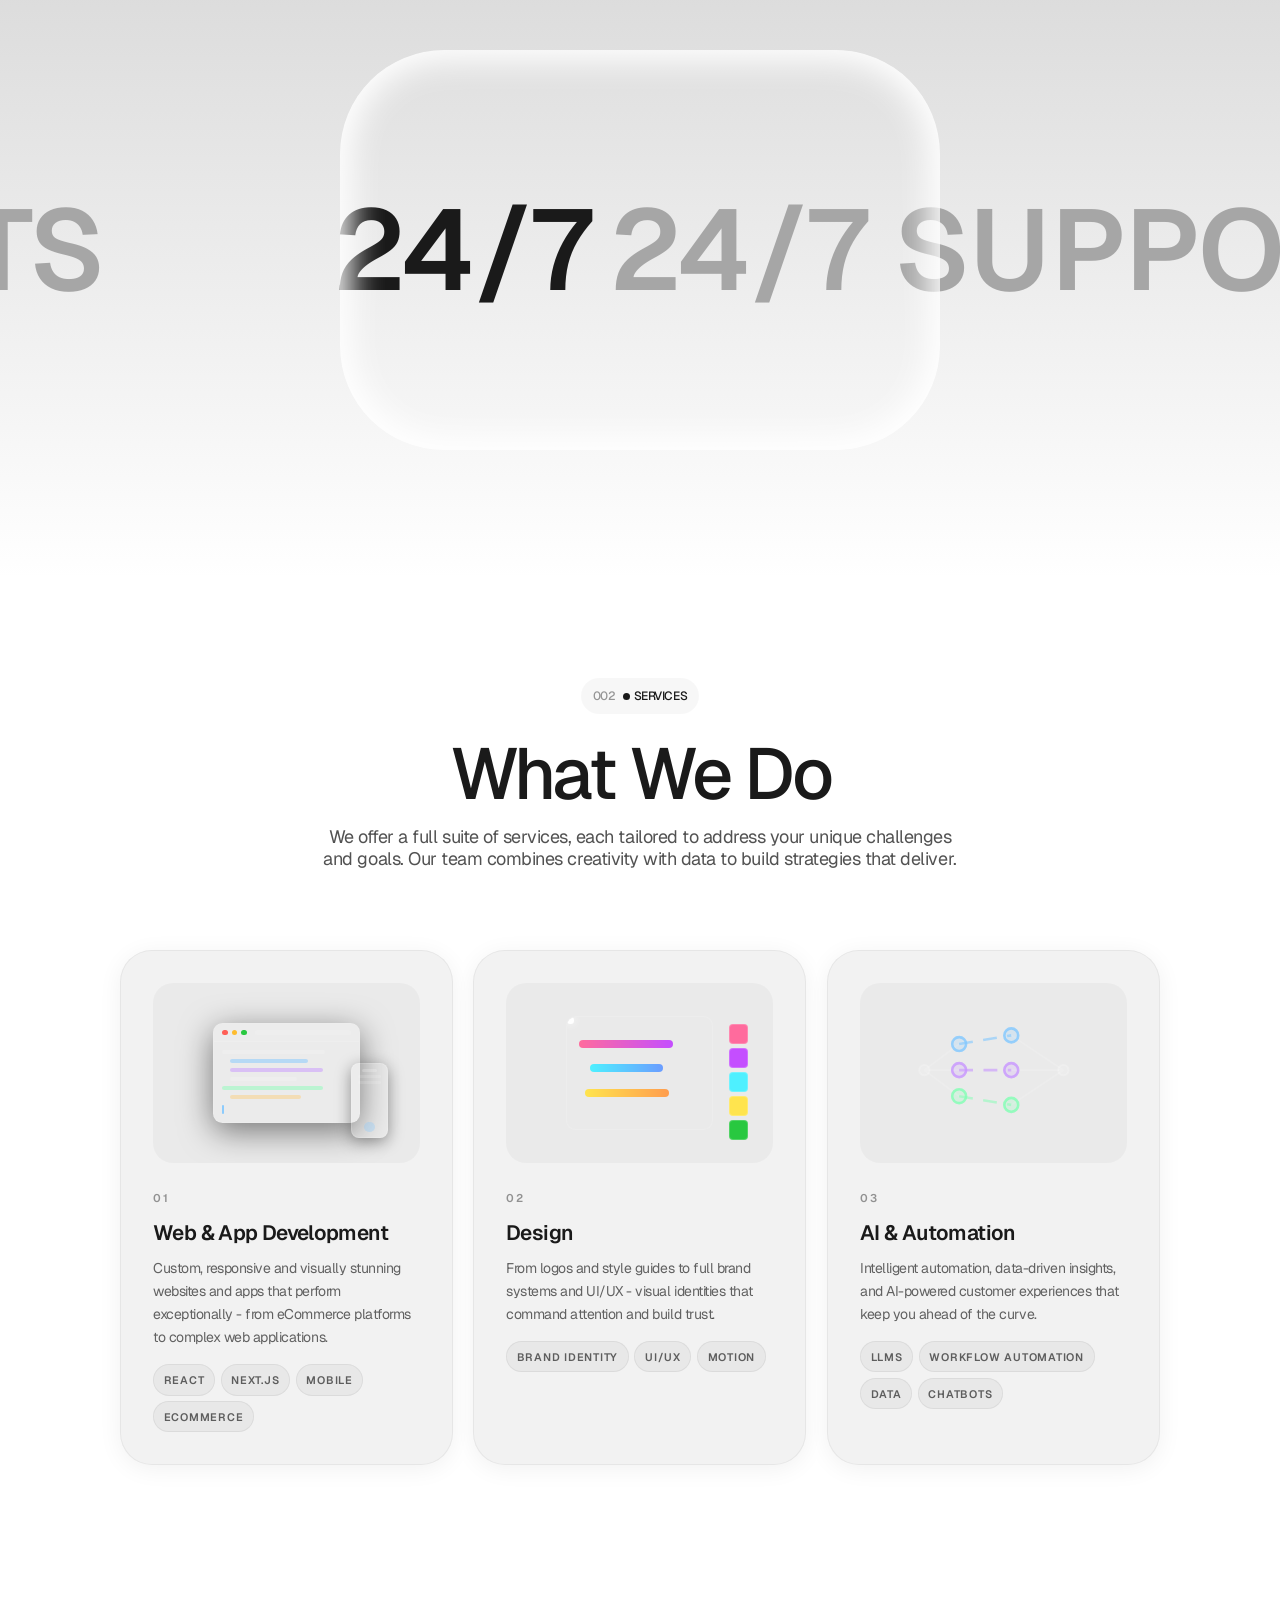
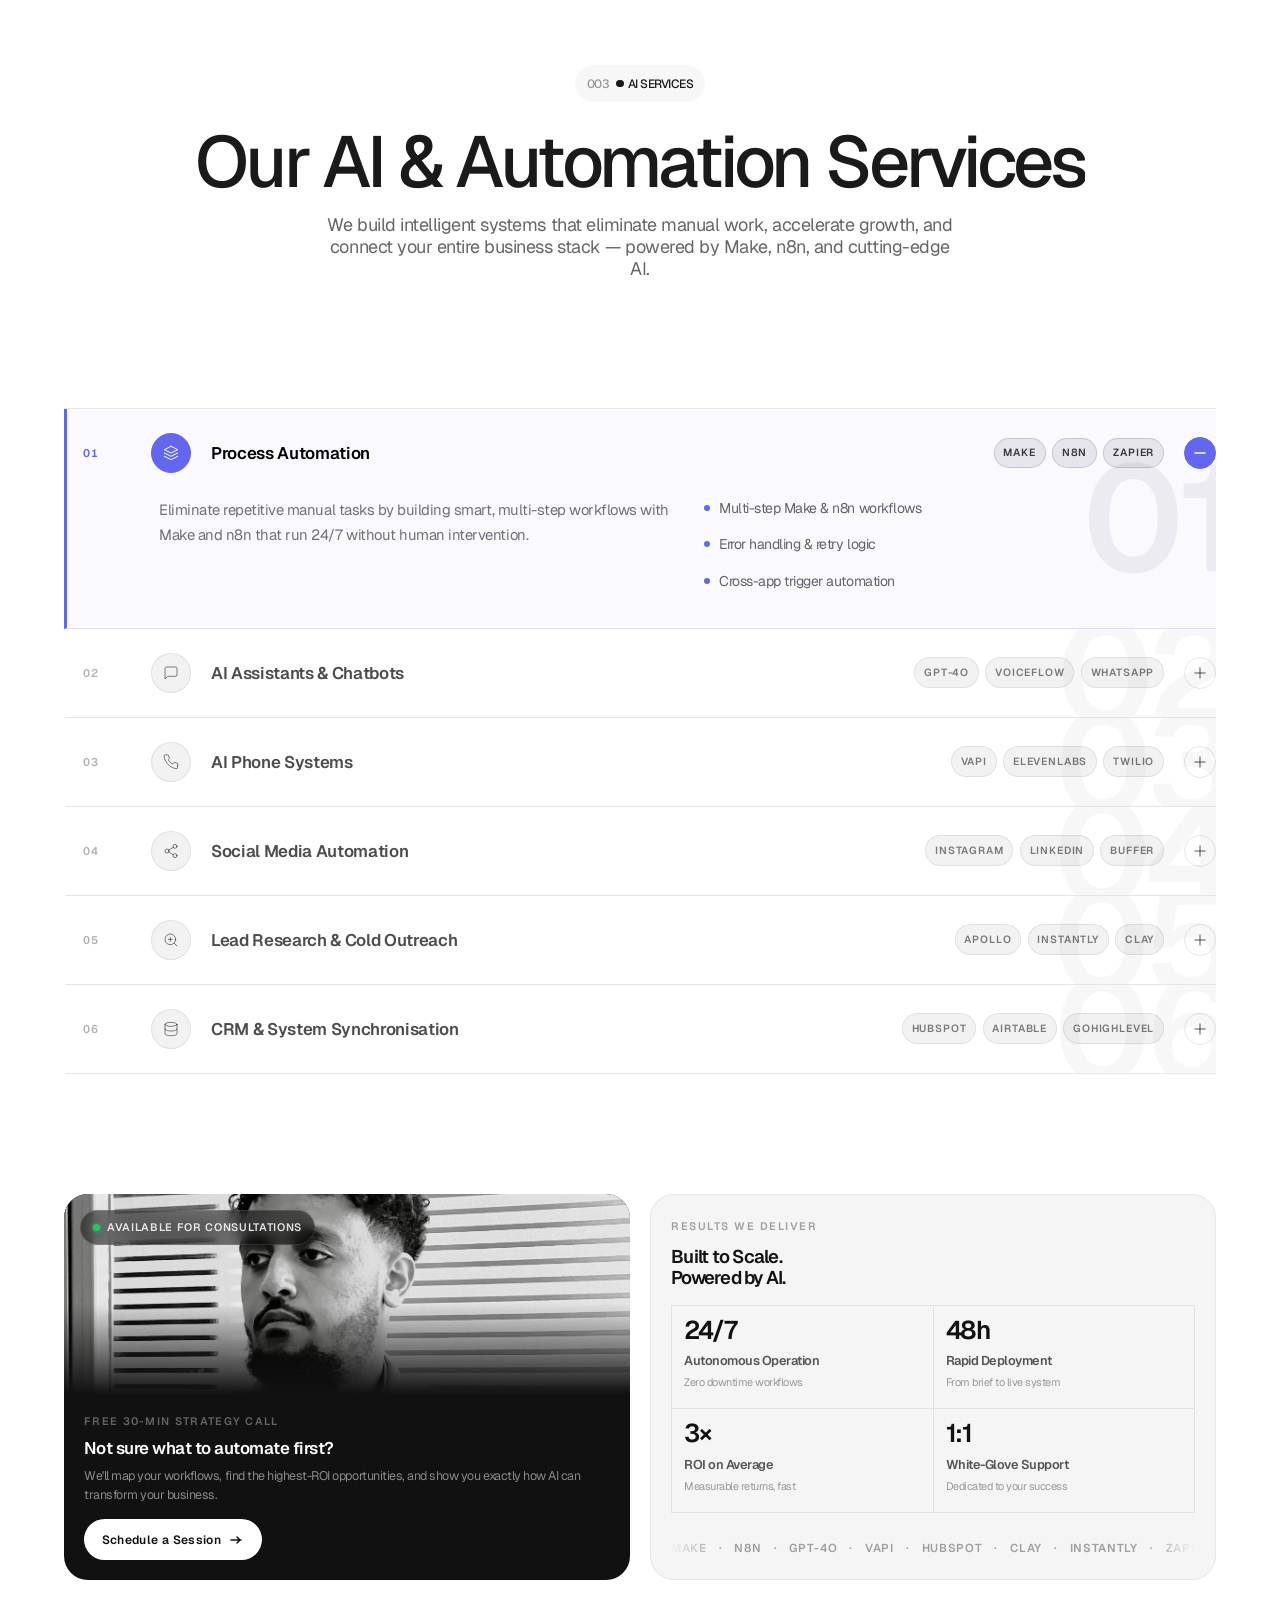
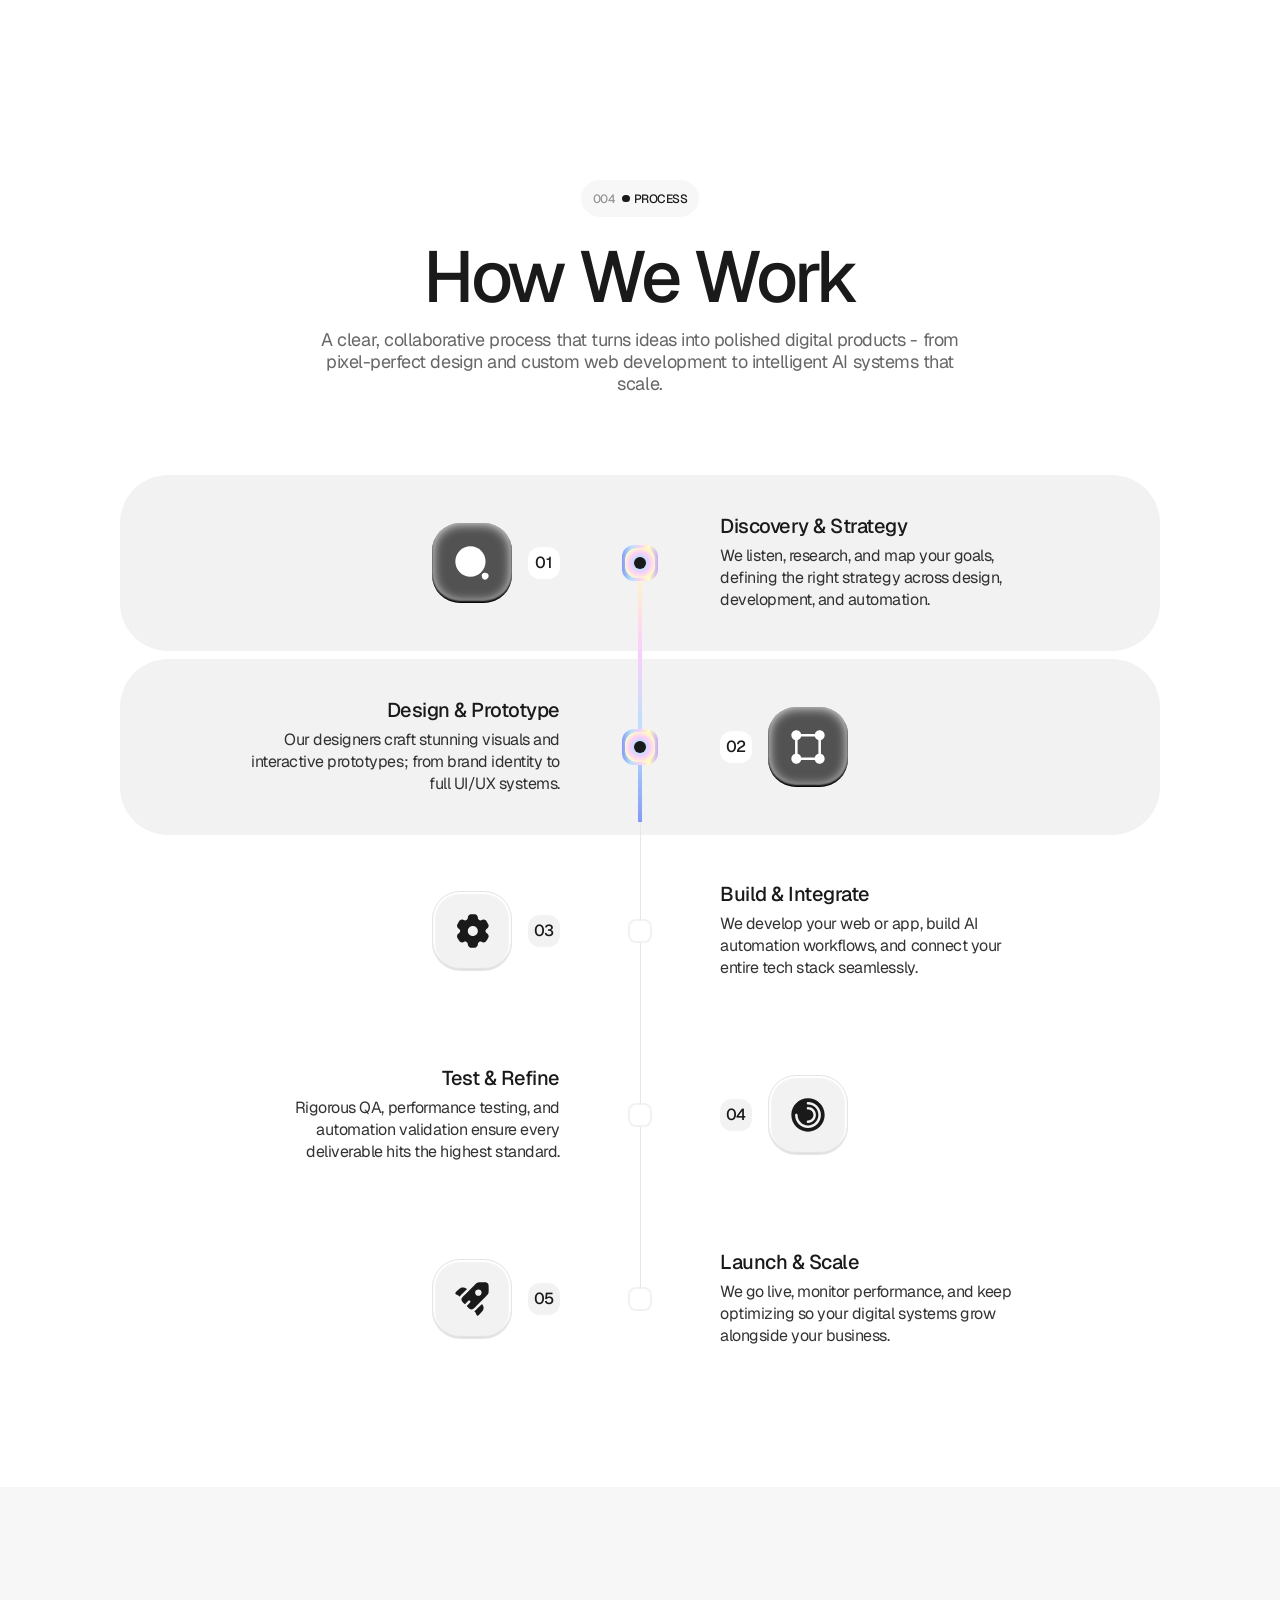
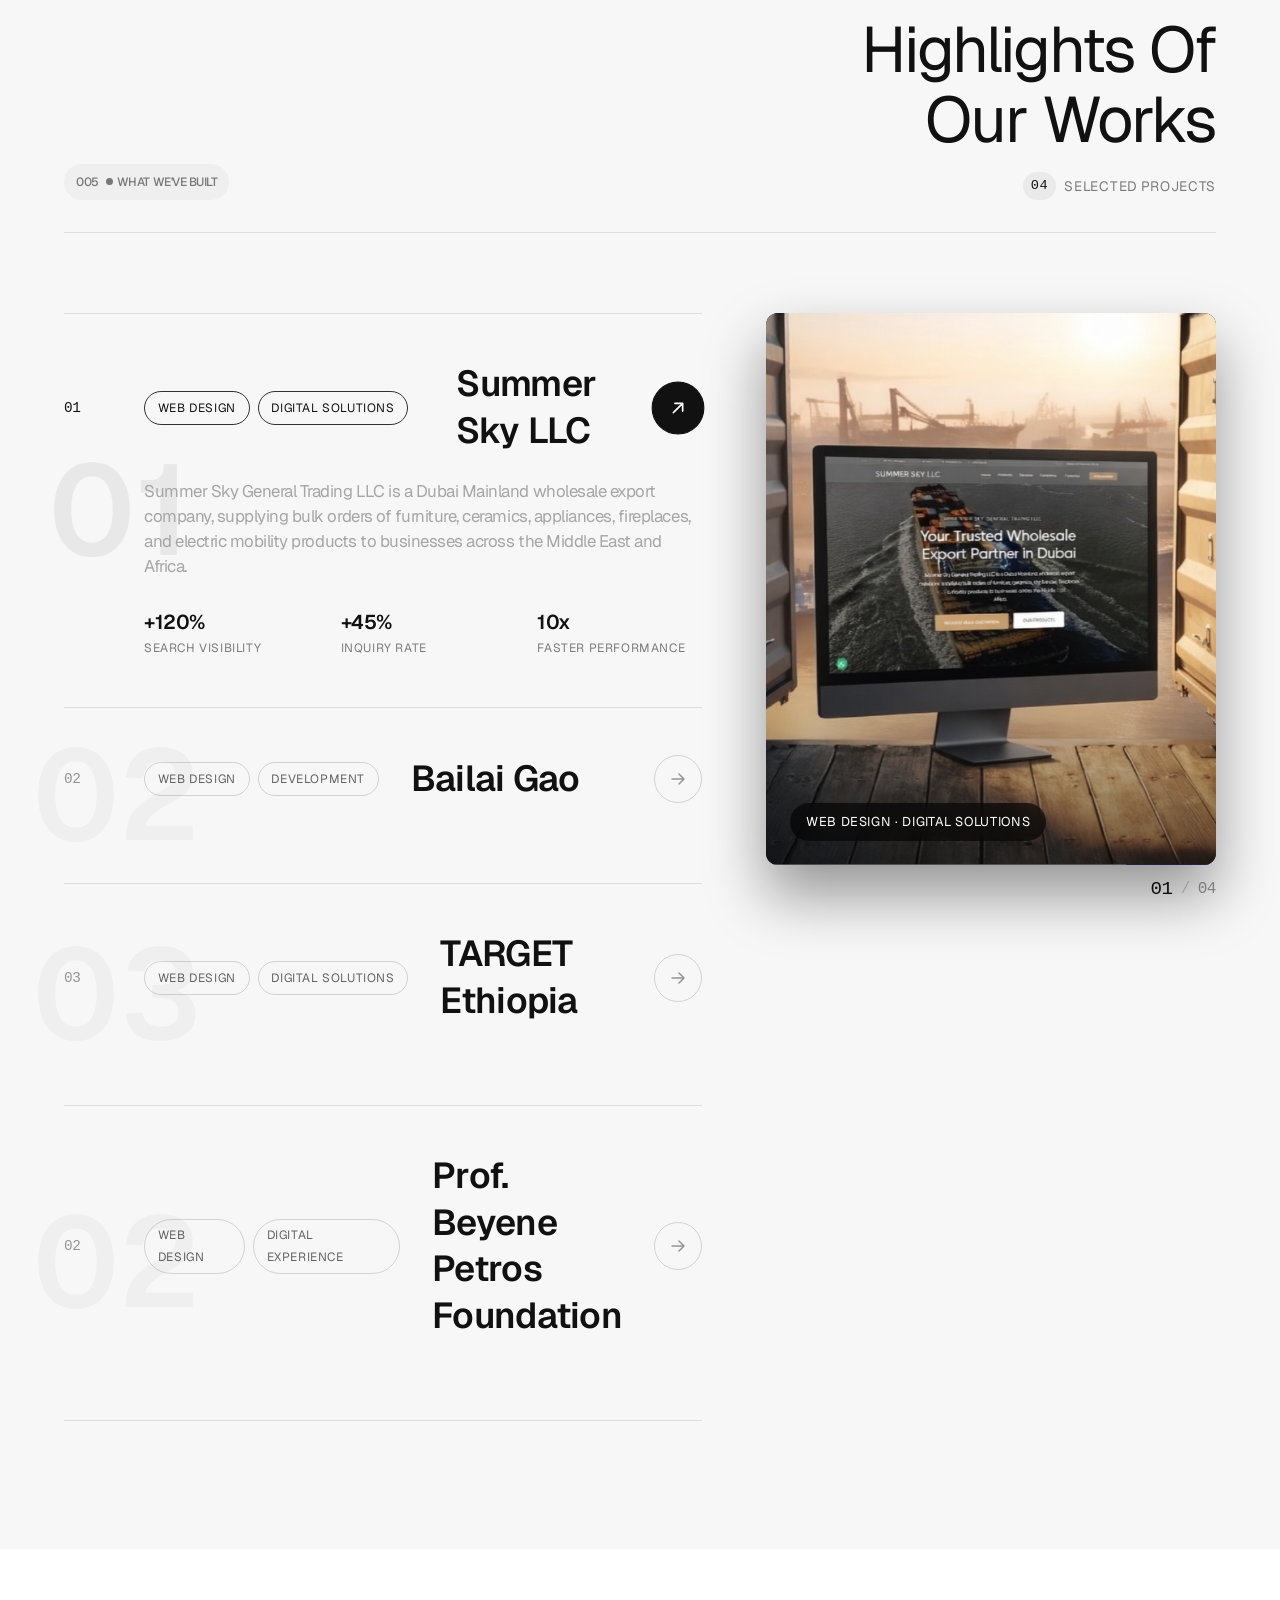
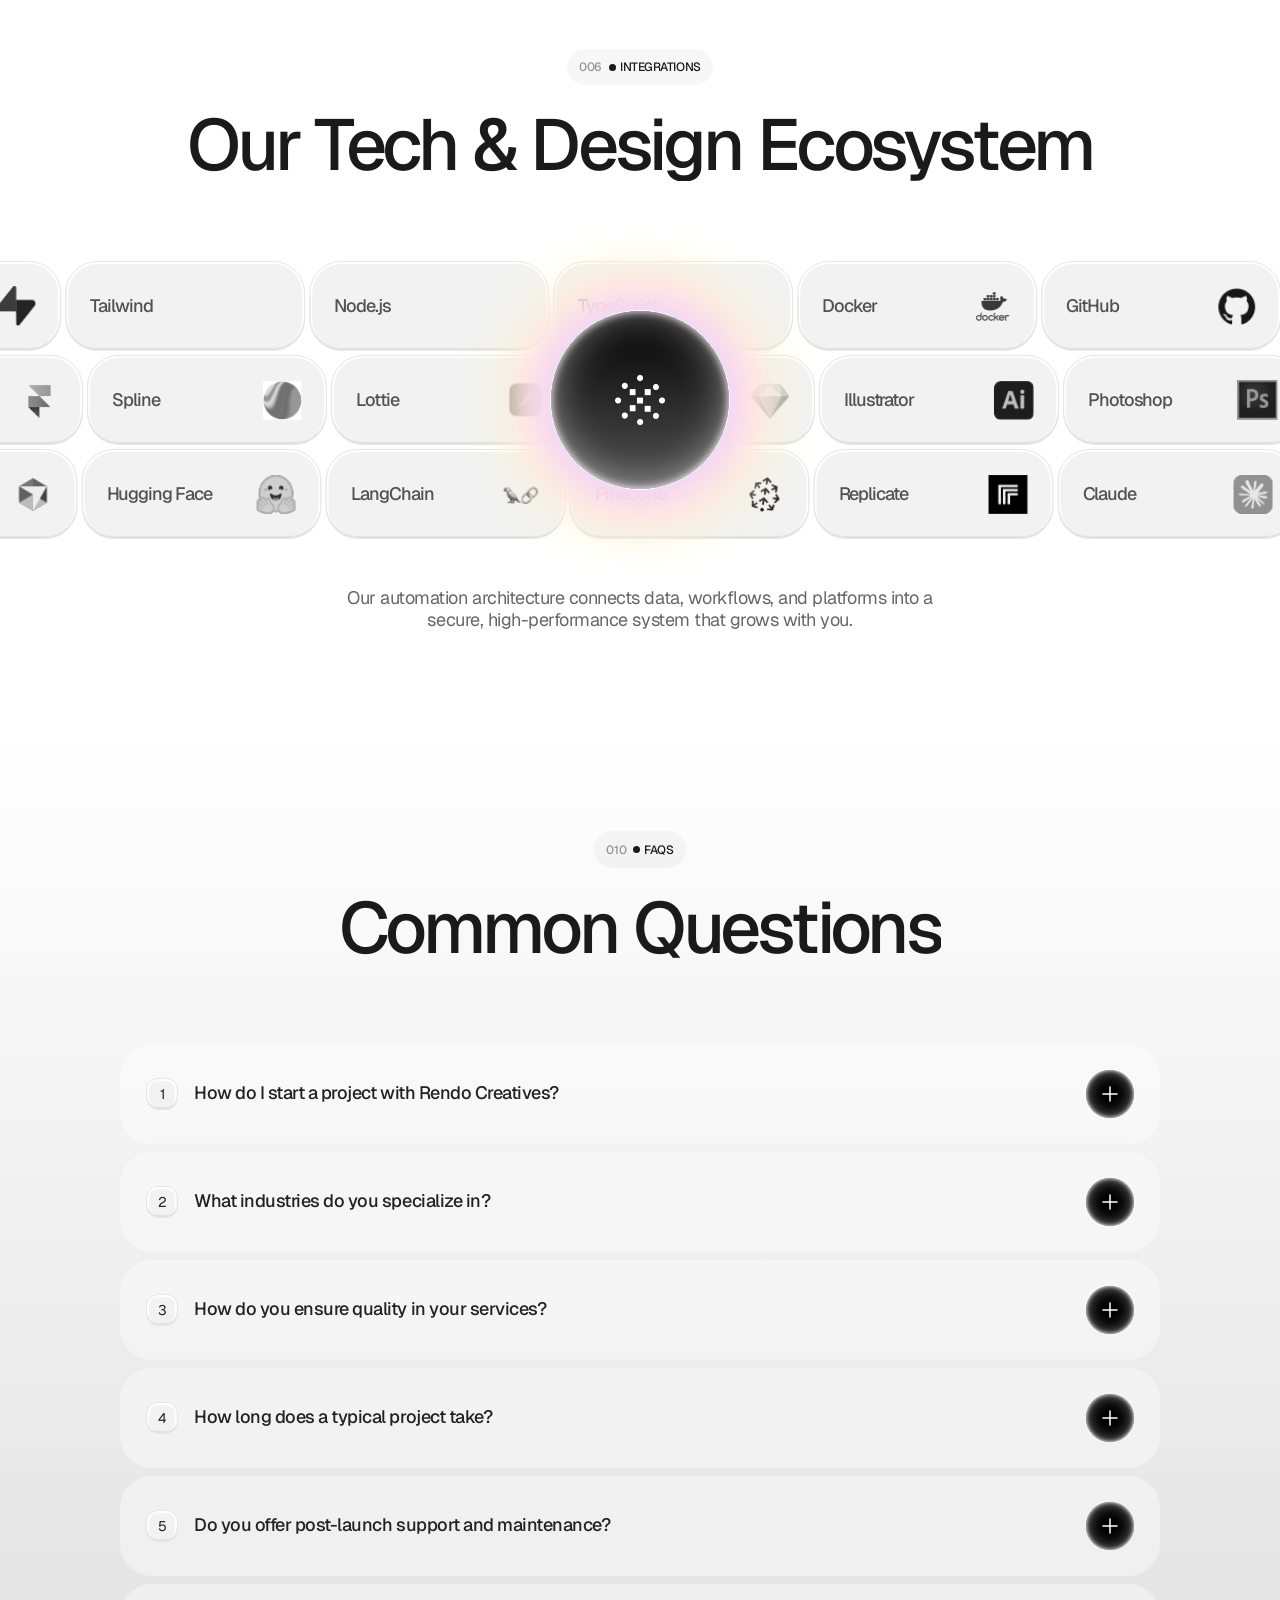
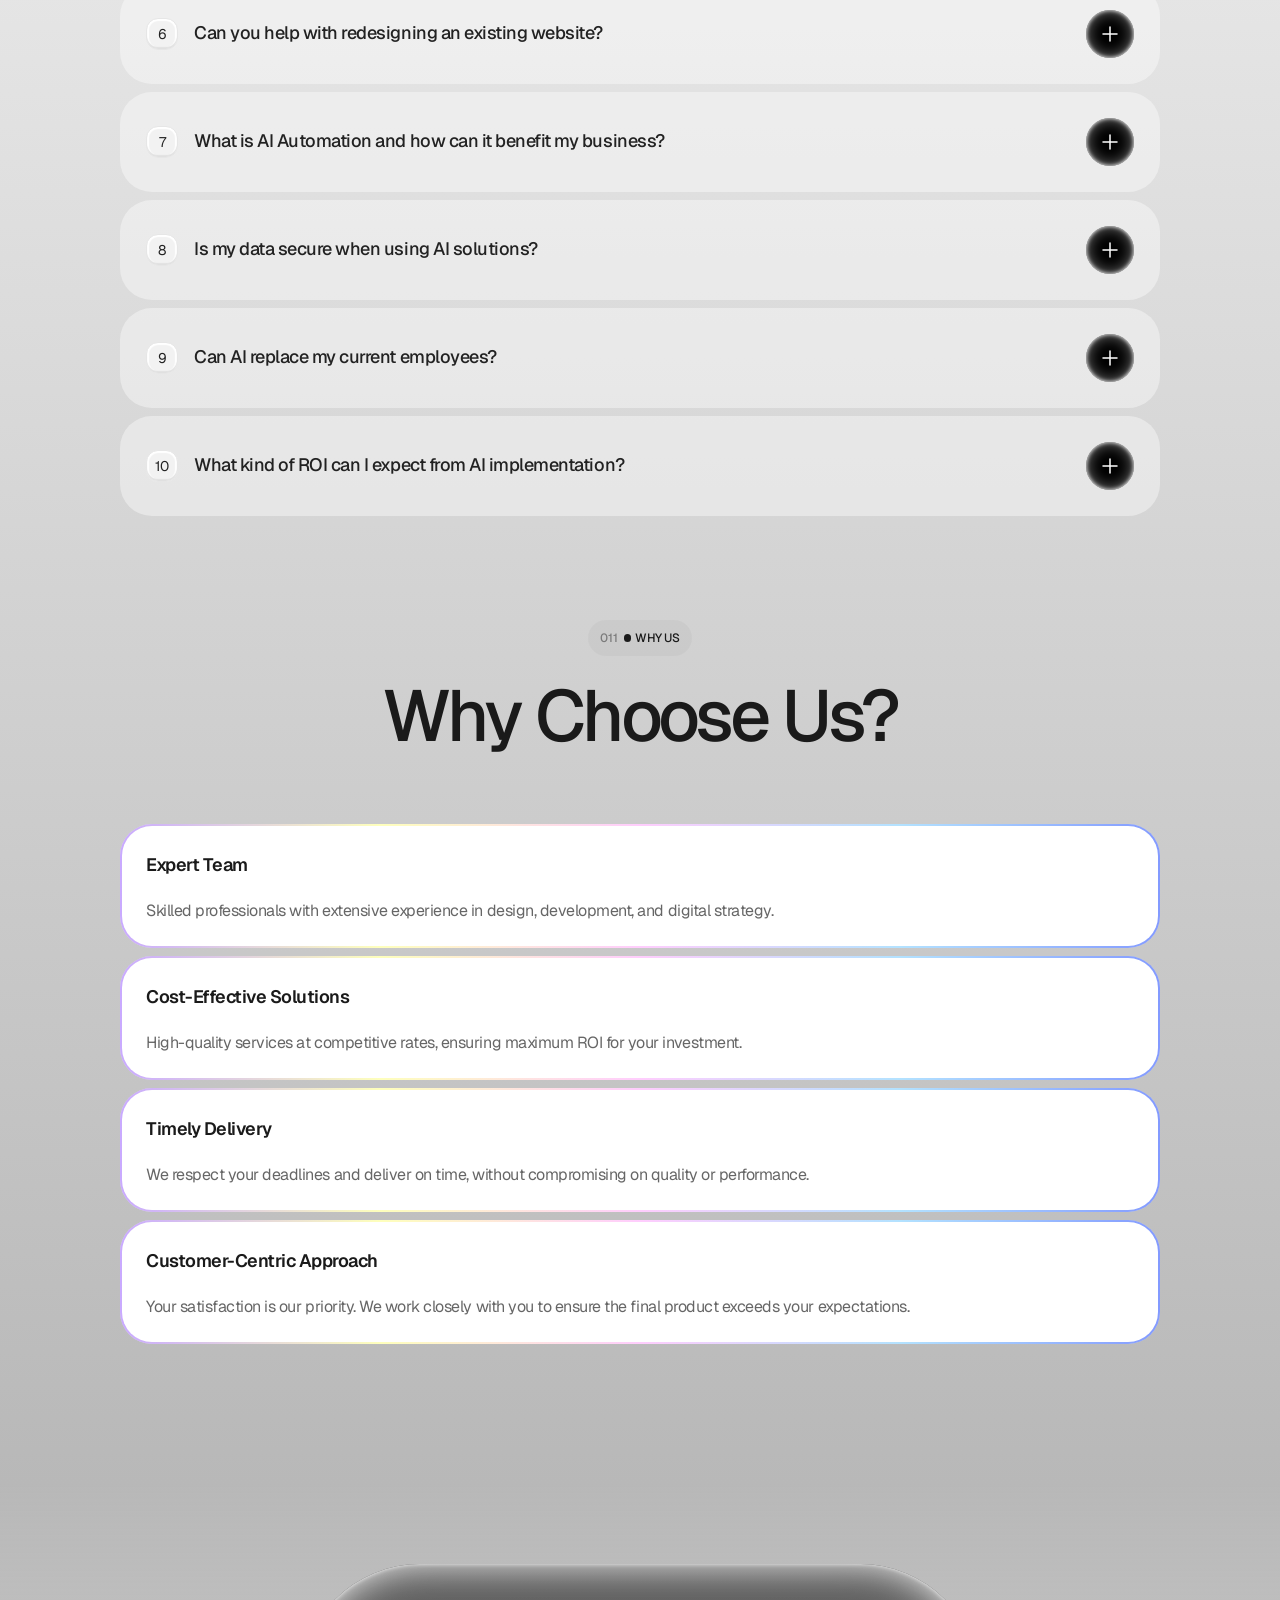
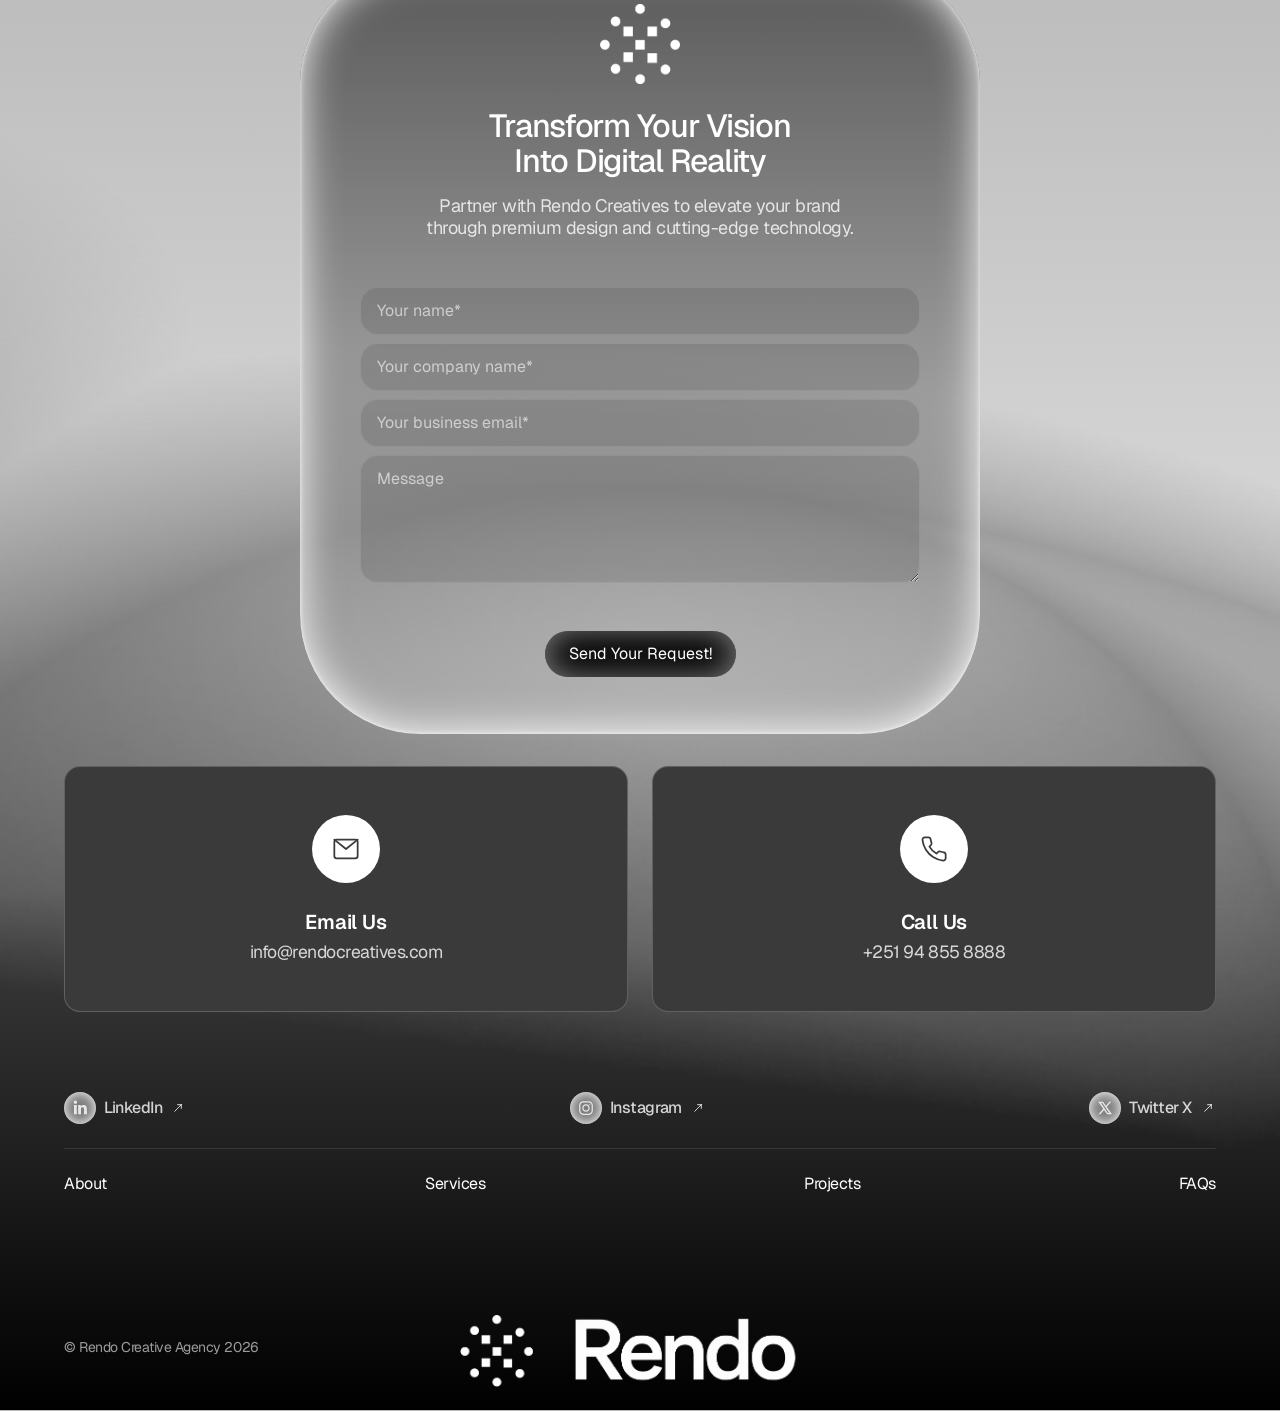
==== commit 9915b8f8: "feat: add smooth CSS transitions for mobile project items and implement debounced intersection obser" ====
--- a/index.html
+++ b/index.html
@@ -2155,6 +2155,101 @@
                       padding-left: 0;
                     }
                   }
+
+                  /* ── Mobile smooth transitions override ── */
+                  @media screen and (max-width: 991px) {
+
+                    /* Use grid-row trick for smooth height animation (GPU-friendly) */
+                    .proj-item__mobile-img-wrap {
+                      display: grid !important;
+                      grid-template-rows: 0fr;
+                      opacity: 0;
+                      transition: grid-template-rows 0.65s cubic-bezier(0.33, 1, 0.68, 1),
+                                  opacity 0.5s ease,
+                                  margin-top 0.65s cubic-bezier(0.33, 1, 0.68, 1);
+                      margin-top: 0;
+                      border-radius: 12px;
+                      overflow: hidden;
+                      max-height: none;
+                    }
+
+                    .proj-item__mobile-img-wrap > img {
+                      min-height: 0;
+                      width: 100%;
+                      object-fit: cover;
+                      border-radius: 12px;
+                      overflow: hidden;
+                      transform: scale(1.04);
+                      transition: transform 0.8s cubic-bezier(0.33, 1, 0.68, 1);
+                    }
+
+                    .proj-item.is-hovered .proj-item__mobile-img-wrap {
+                      grid-template-rows: 1fr;
+                      opacity: 1;
+                      margin-top: 1.25rem;
+                      max-height: none;
+                      transition: grid-template-rows 0.7s cubic-bezier(0.33, 1, 0.68, 1),
+                                  opacity 0.6s ease 0.05s,
+                                  margin-top 0.7s cubic-bezier(0.33, 1, 0.68, 1);
+                    }
+
+                    .proj-item.is-hovered .proj-item__mobile-img-wrap > img {
+                      transform: scale(1);
+                      transition: transform 1.2s cubic-bezier(0.19, 1, 0.22, 1) 0.1s;
+                    }
+
+                    /* Smoother desc reveal on mobile */
+                    .proj-item__desc {
+                      transition: max-height 0.65s cubic-bezier(0.33, 1, 0.68, 1),
+                                  opacity 0.4s ease,
+                                  margin-top 0.65s cubic-bezier(0.33, 1, 0.68, 1);
+                    }
+
+                    .proj-item.is-hovered .proj-item__desc {
+                      max-height: 200px;
+                      transition: max-height 0.7s cubic-bezier(0.33, 1, 0.68, 1),
+                                  opacity 0.5s ease 0.08s,
+                                  margin-top 0.7s cubic-bezier(0.33, 1, 0.68, 1);
+                    }
+
+                    /* Stats: always visible on mobile, no jarring expand */
+                    .proj-item__stats {
+                      max-height: 120px !important;
+                      opacity: 1 !important;
+                      padding-left: 0;
+                      transition: none;
+                    }
+
+                    /* Smoother ghost number shift */
+                    .proj-item__ghost {
+                      transition: color 0.5s ease, transform 0.7s cubic-bezier(0.33, 1, 0.68, 1);
+                    }
+
+                    /* Prevent layout shift: smooth the title slide */
+                    .proj-item__title {
+                      transition: transform 0.6s cubic-bezier(0.33, 1, 0.68, 1);
+                    }
+
+                    /* Prevent title from shifting on mobile — keep it in place */
+                    .proj-item.is-hovered .proj-item__title {
+                      transform: none;
+                    }
+
+                    /* Ensure padding doesn't cause stutter */
+                    .proj-item {
+                      padding: 2rem 0;
+                      will-change: opacity, transform;
+                    }
+
+                    /* Smooth line highlight */
+                    .proj-item__line {
+                      transition: background 0.5s ease;
+                    }
+
+                    .proj-item.is-hovered .proj-item__line {
+                      background: #111;
+                    }
+                  }
                 </style>
 
                 <!-- Item 01 -->
@@ -2379,19 +2474,30 @@
             });
             /* Note: mouseleave event was intentionally removed so the last hovered image remains visible! */
 
-            /* Scroll-based active state for Mobile */
+            /* Scroll-based active state for Mobile — debounced for smooth transitions */
+            var pendingActivation = null;
+            var debounceTimer = null;
             var activeIo = new IntersectionObserver(function (entries) {
               if (!isMobile()) return;
               entries.forEach(function (e) {
                 if (e.isIntersecting) {
                   var idx = parseInt(e.target.getAttribute('data-proj'), 10);
-                  activate(idx);
-                  items.forEach(function (el) { el.classList.remove('is-hovered'); });
-                  e.target.classList.add('is-hovered');
-                  panel.classList.add('is-visible');
+                  var targetItem = e.target;
+
+                  /* Debounce: wait a moment before switching active item to prevent rapid toggling */
+                  clearTimeout(debounceTimer);
+                  pendingActivation = { idx: idx, target: targetItem };
+                  debounceTimer = setTimeout(function () {
+                    if (!pendingActivation) return;
+                    activate(pendingActivation.idx);
+                    items.forEach(function (el) { el.classList.remove('is-hovered'); });
+                    pendingActivation.target.classList.add('is-hovered');
+                    panel.classList.add('is-visible');
+                    pendingActivation = null;
+                  }, 80);
                 }
               });
-            }, { rootMargin: "-30% 0px -30% 0px" });
+            }, { rootMargin: "-20% 0px -35% 0px", threshold: 0.15 });
 
             items.forEach(function (item) {
               activeIo.observe(item);
@@ -2400,9 +2506,14 @@
             var listIo = new IntersectionObserver(function (entries) {
               if (!isMobile()) return;
               if (!entries[0].isIntersecting) {
-                items.forEach(function (el) { el.classList.remove('is-hovered'); });
-                panel.classList.remove('is-visible');
-                active = -1;
+                clearTimeout(debounceTimer);
+                pendingActivation = null;
+                /* Delay removal so closing animation plays out */
+                setTimeout(function () {
+                  items.forEach(function (el) { el.classList.remove('is-hovered'); });
+                  panel.classList.remove('is-visible');
+                  active = -1;
+                }, 200);
               }
             }, { threshold: 0 });
             listIo.observe(document.getElementById('projList'));
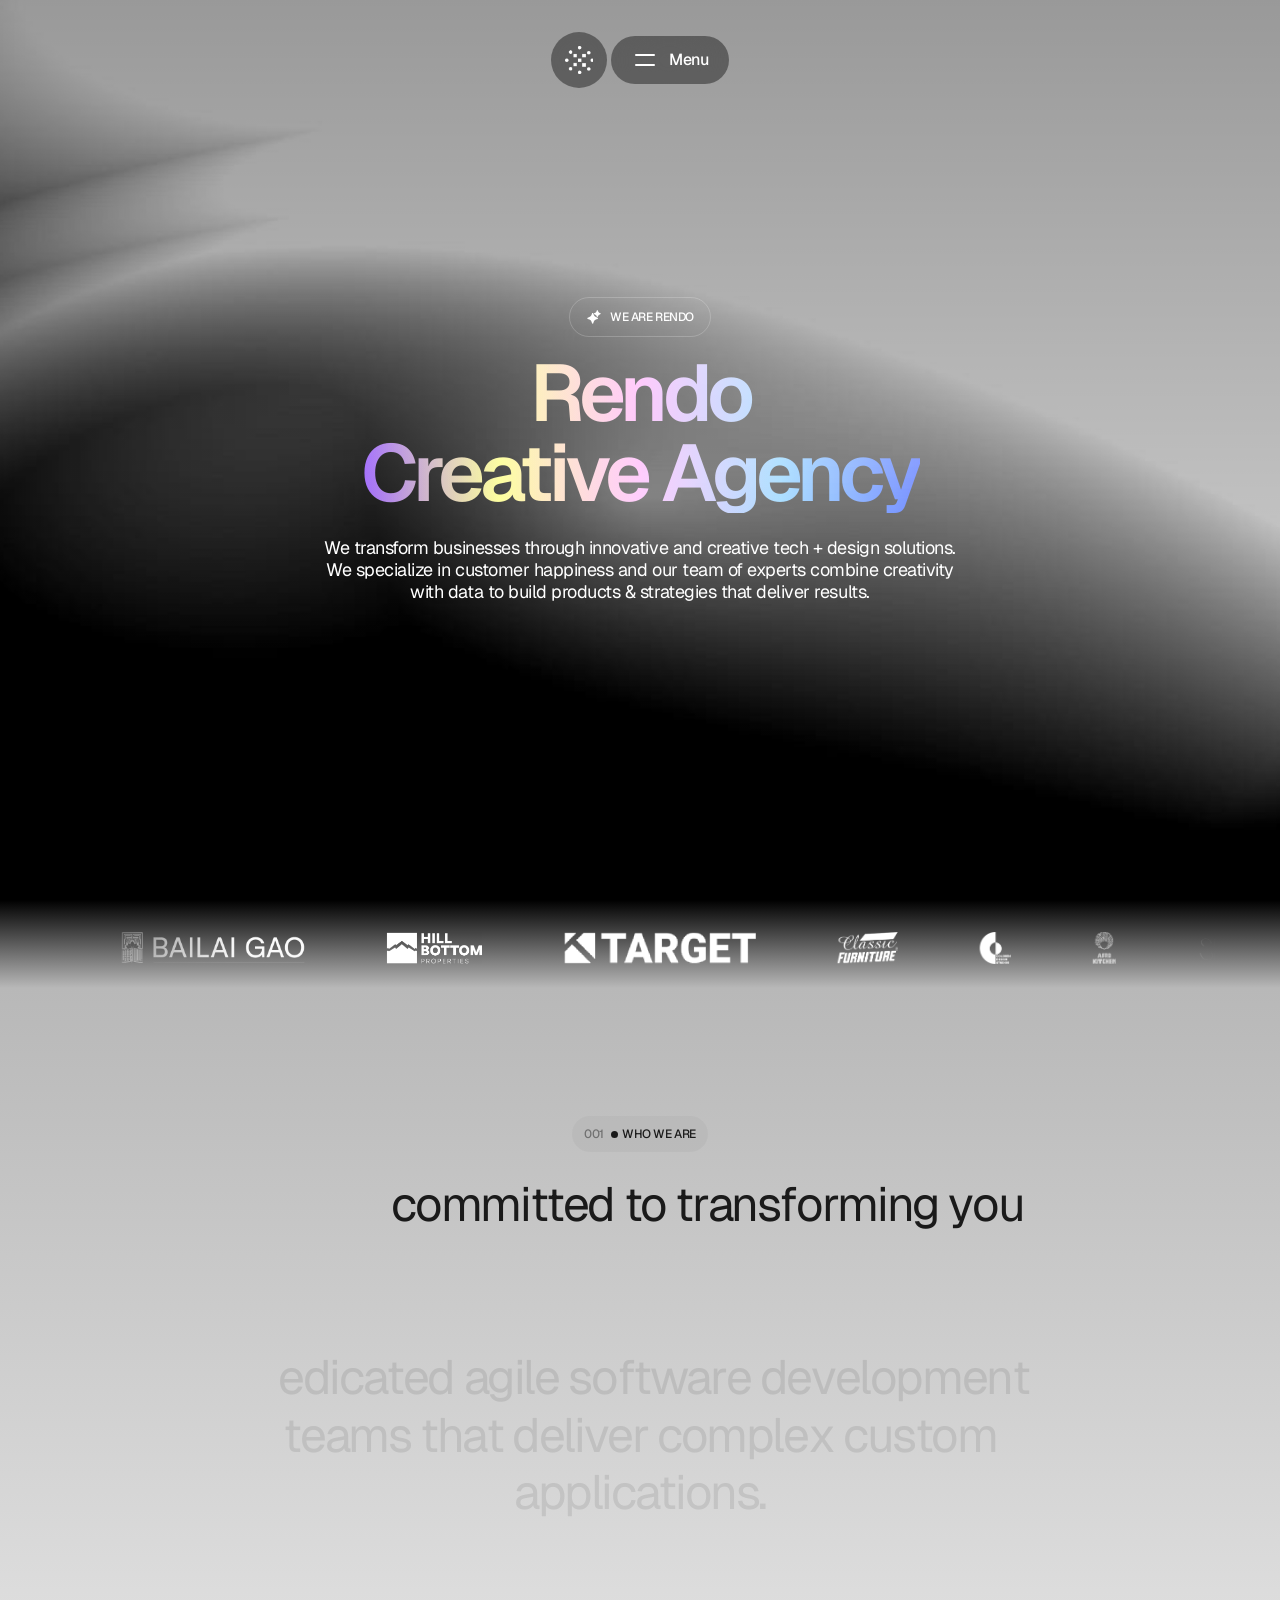
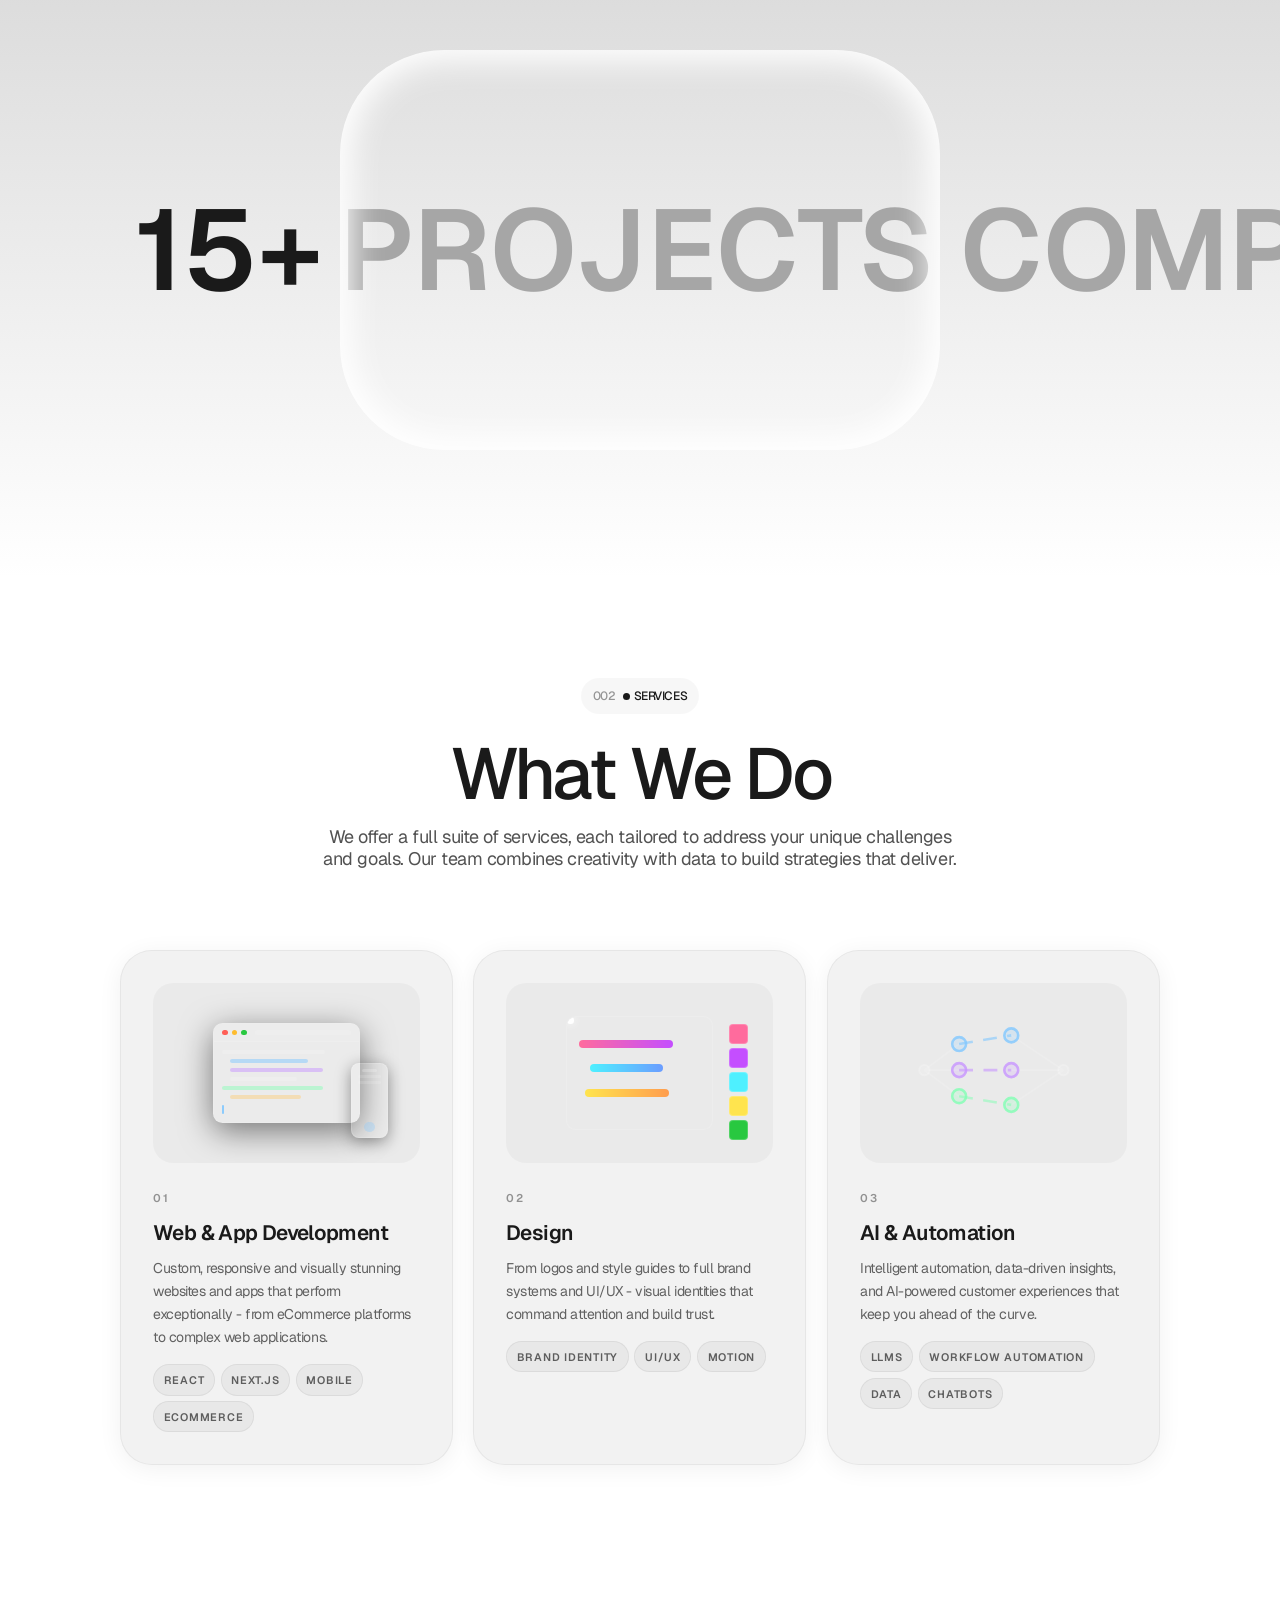
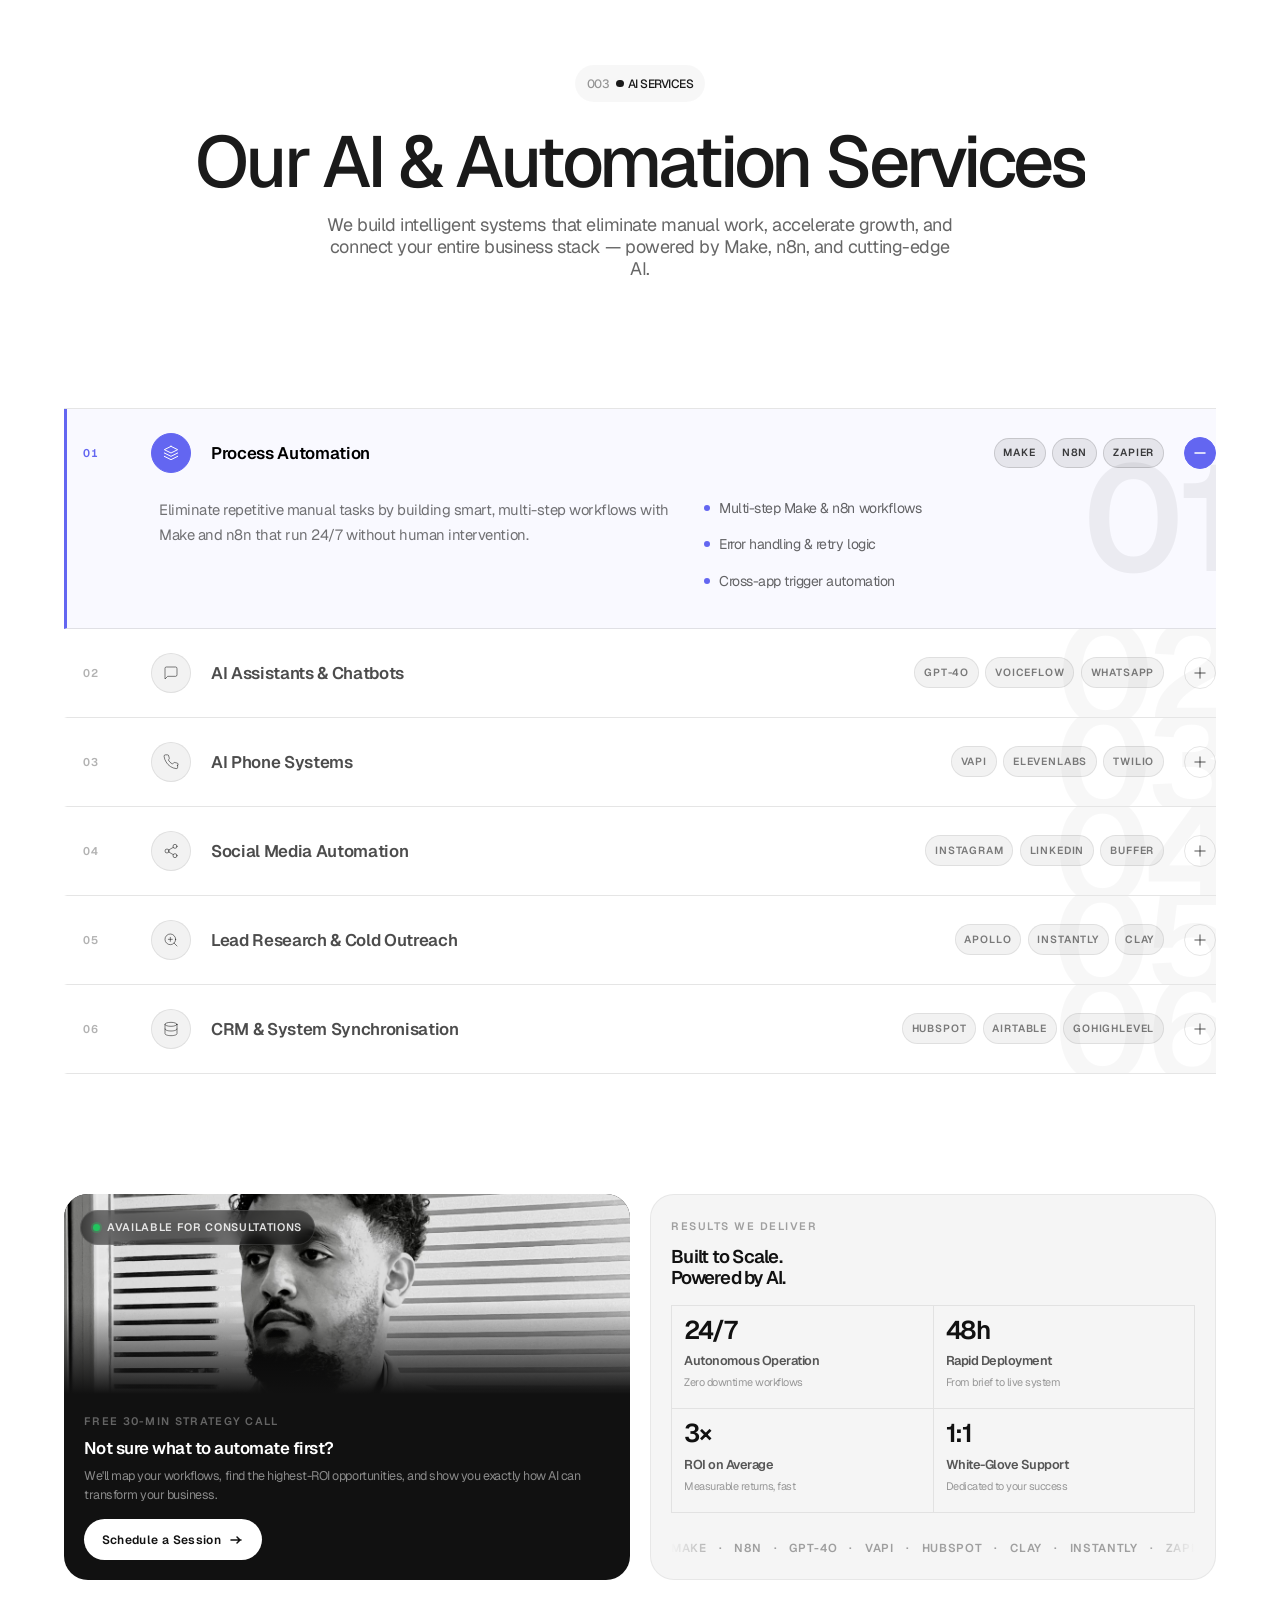
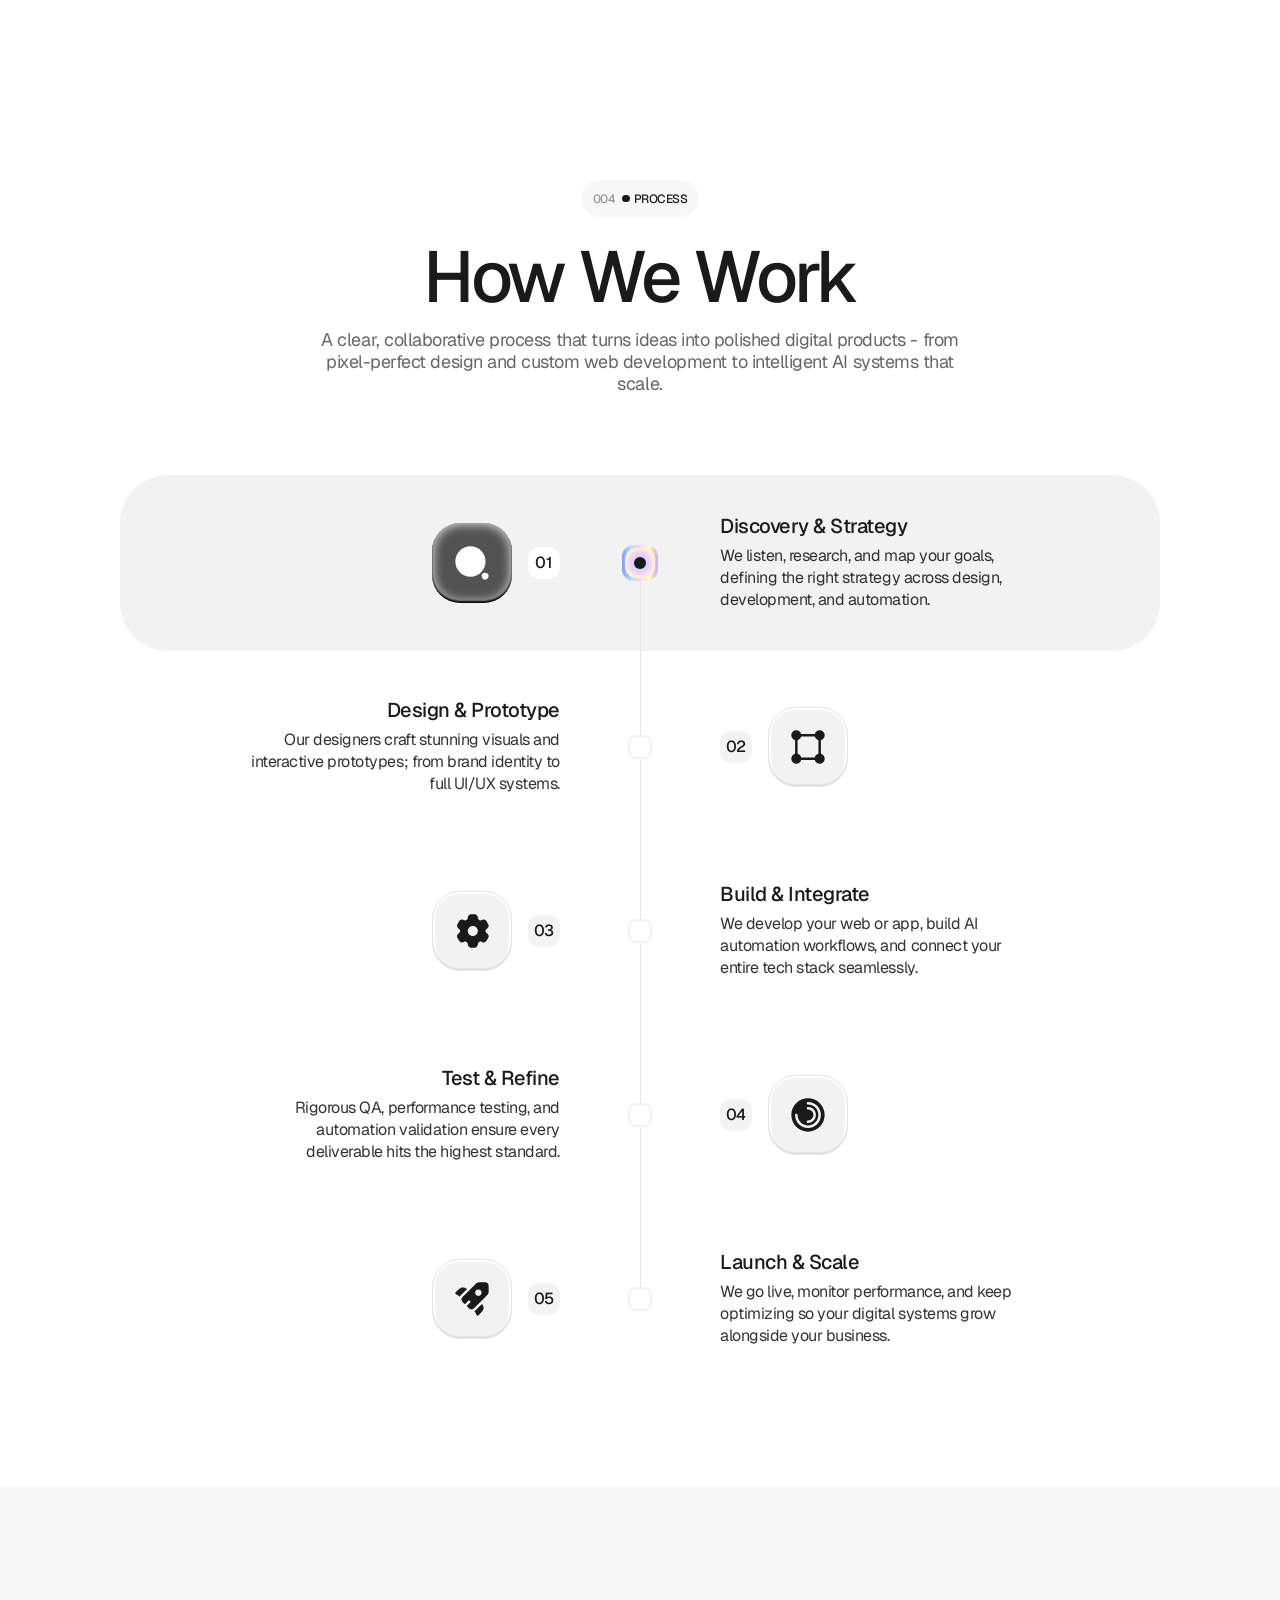
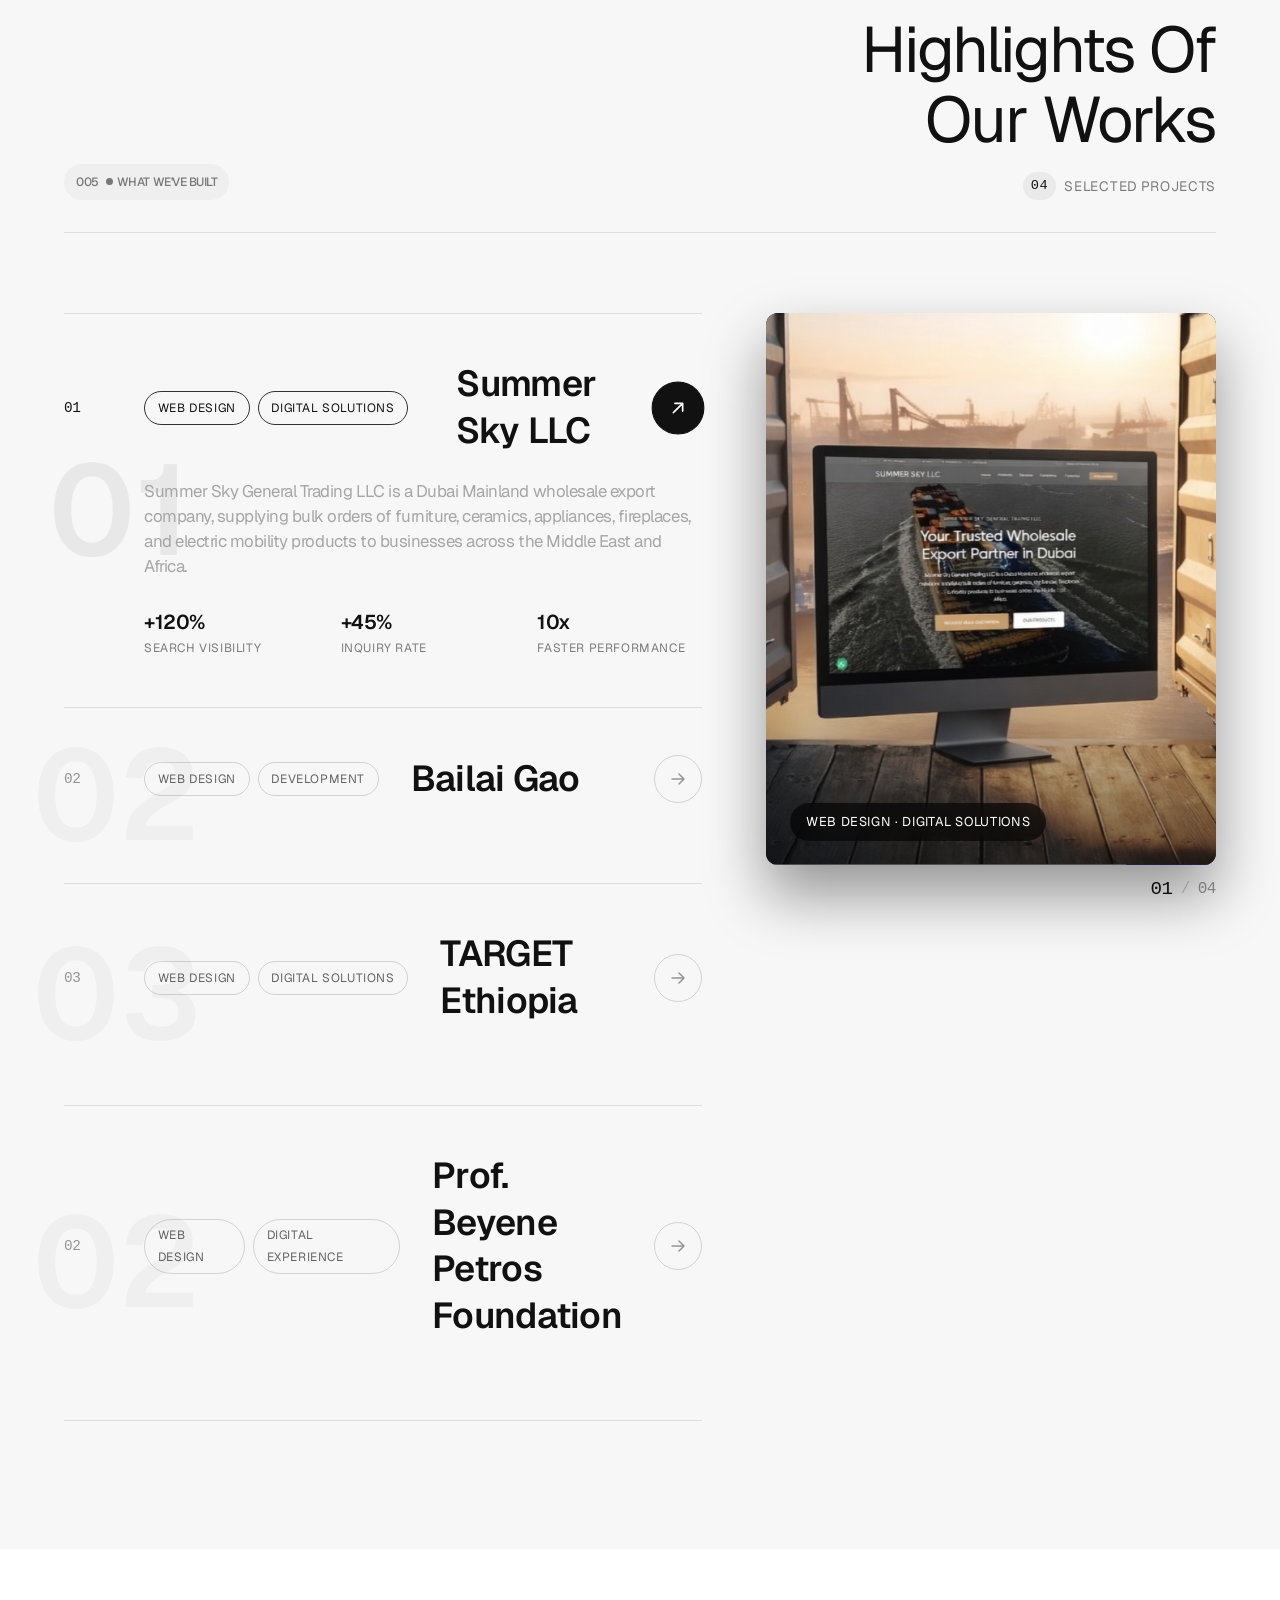
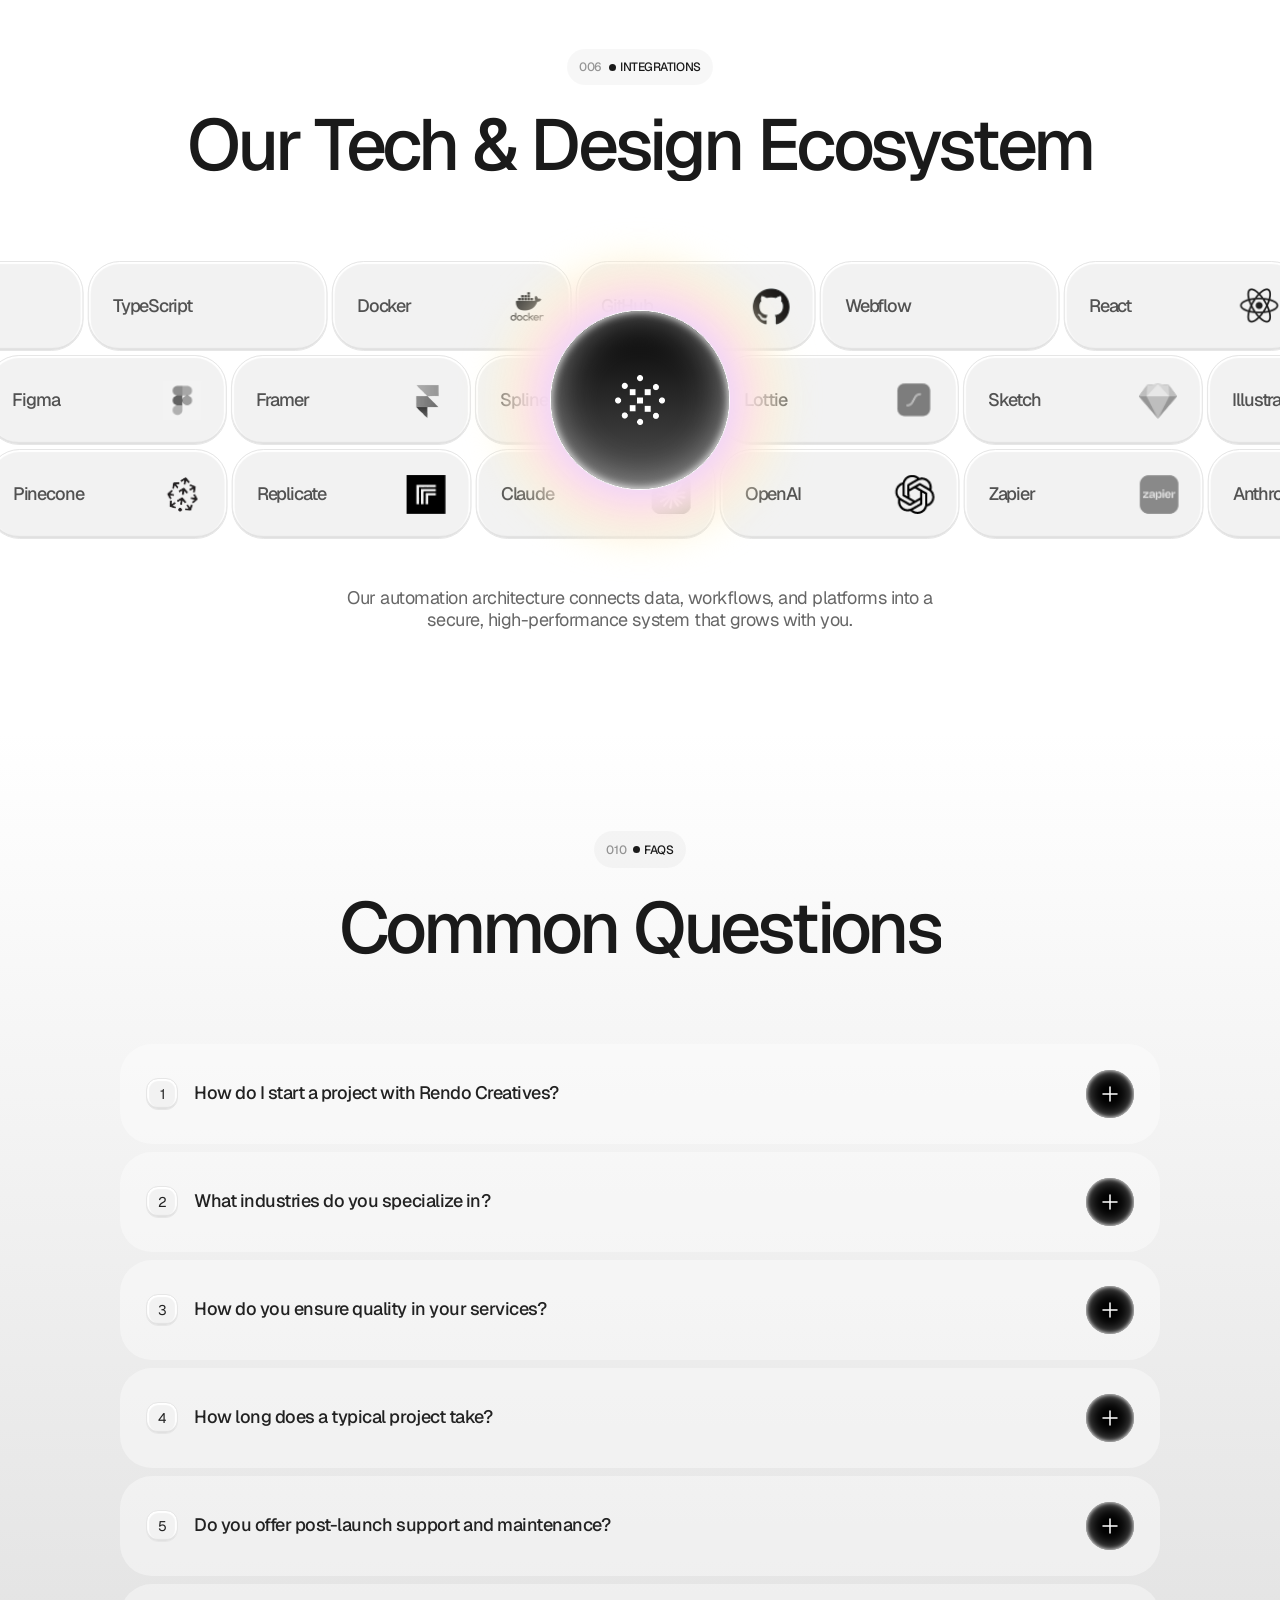
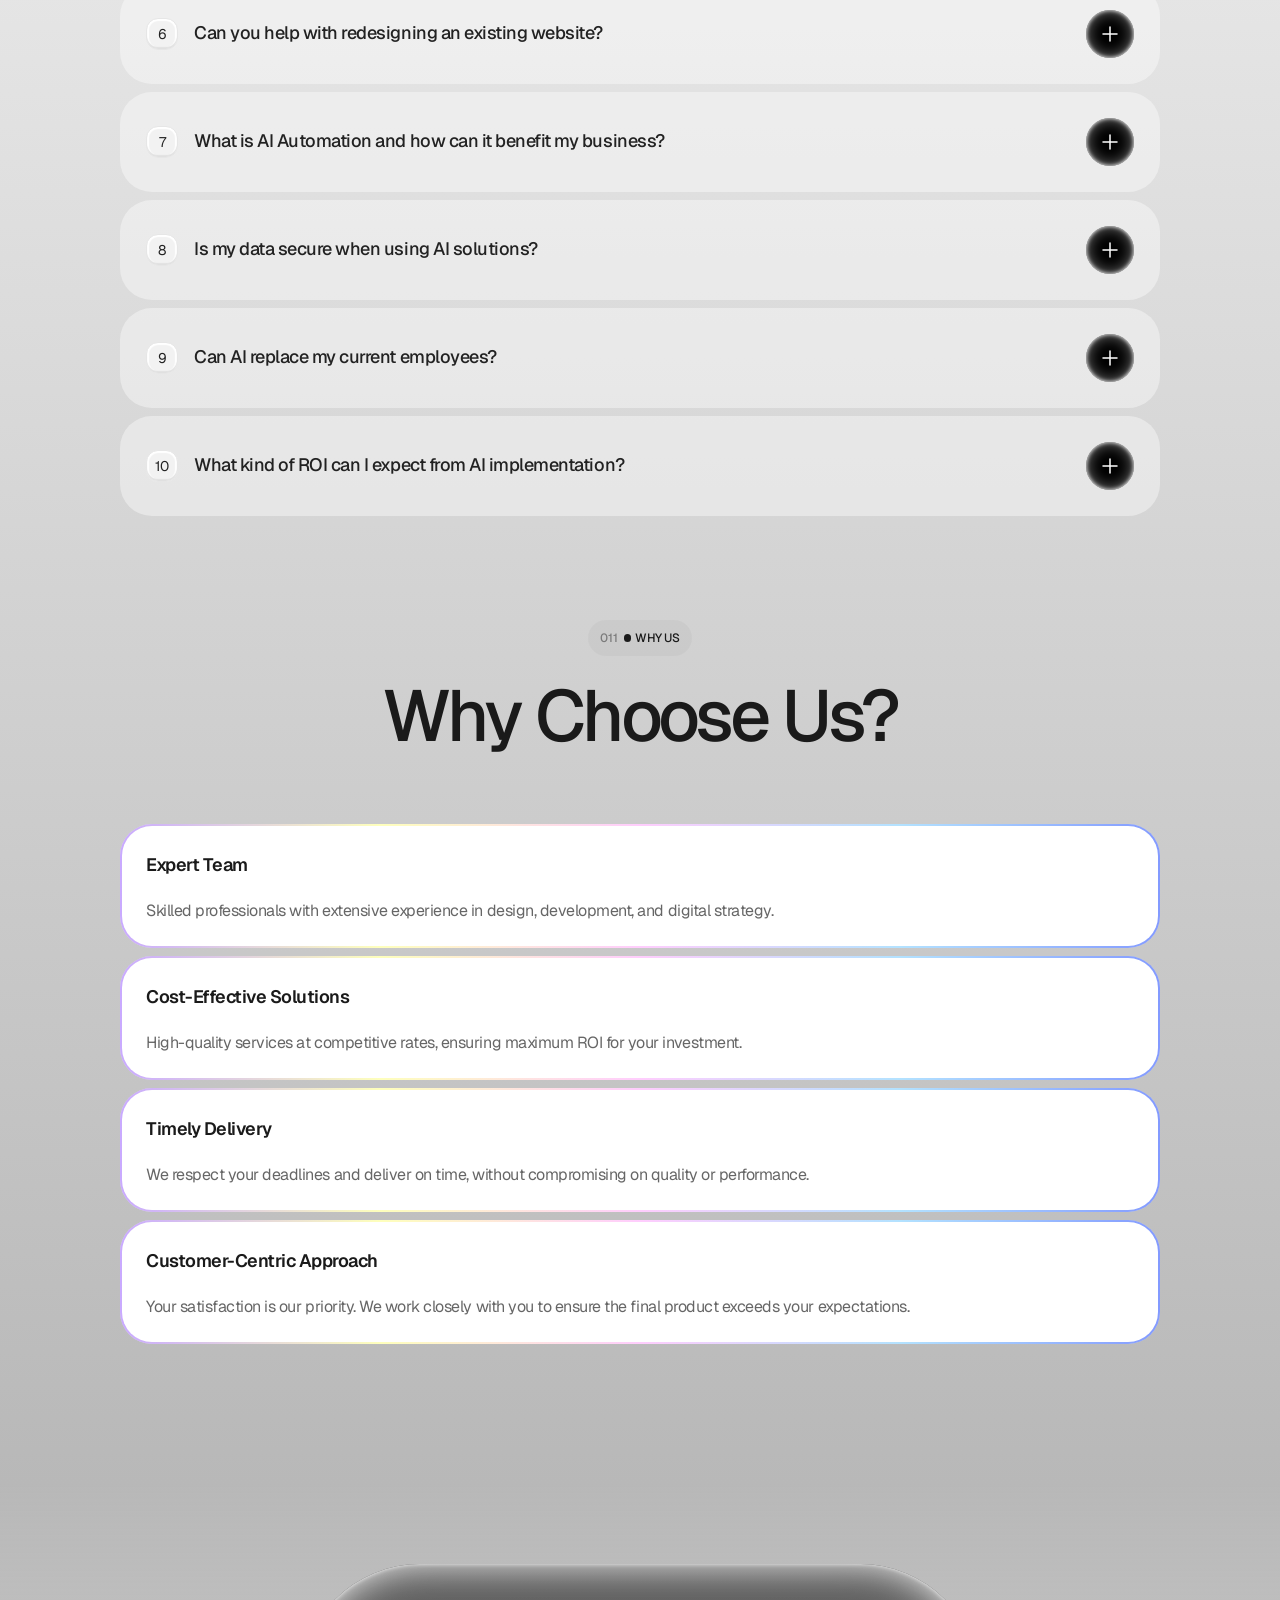
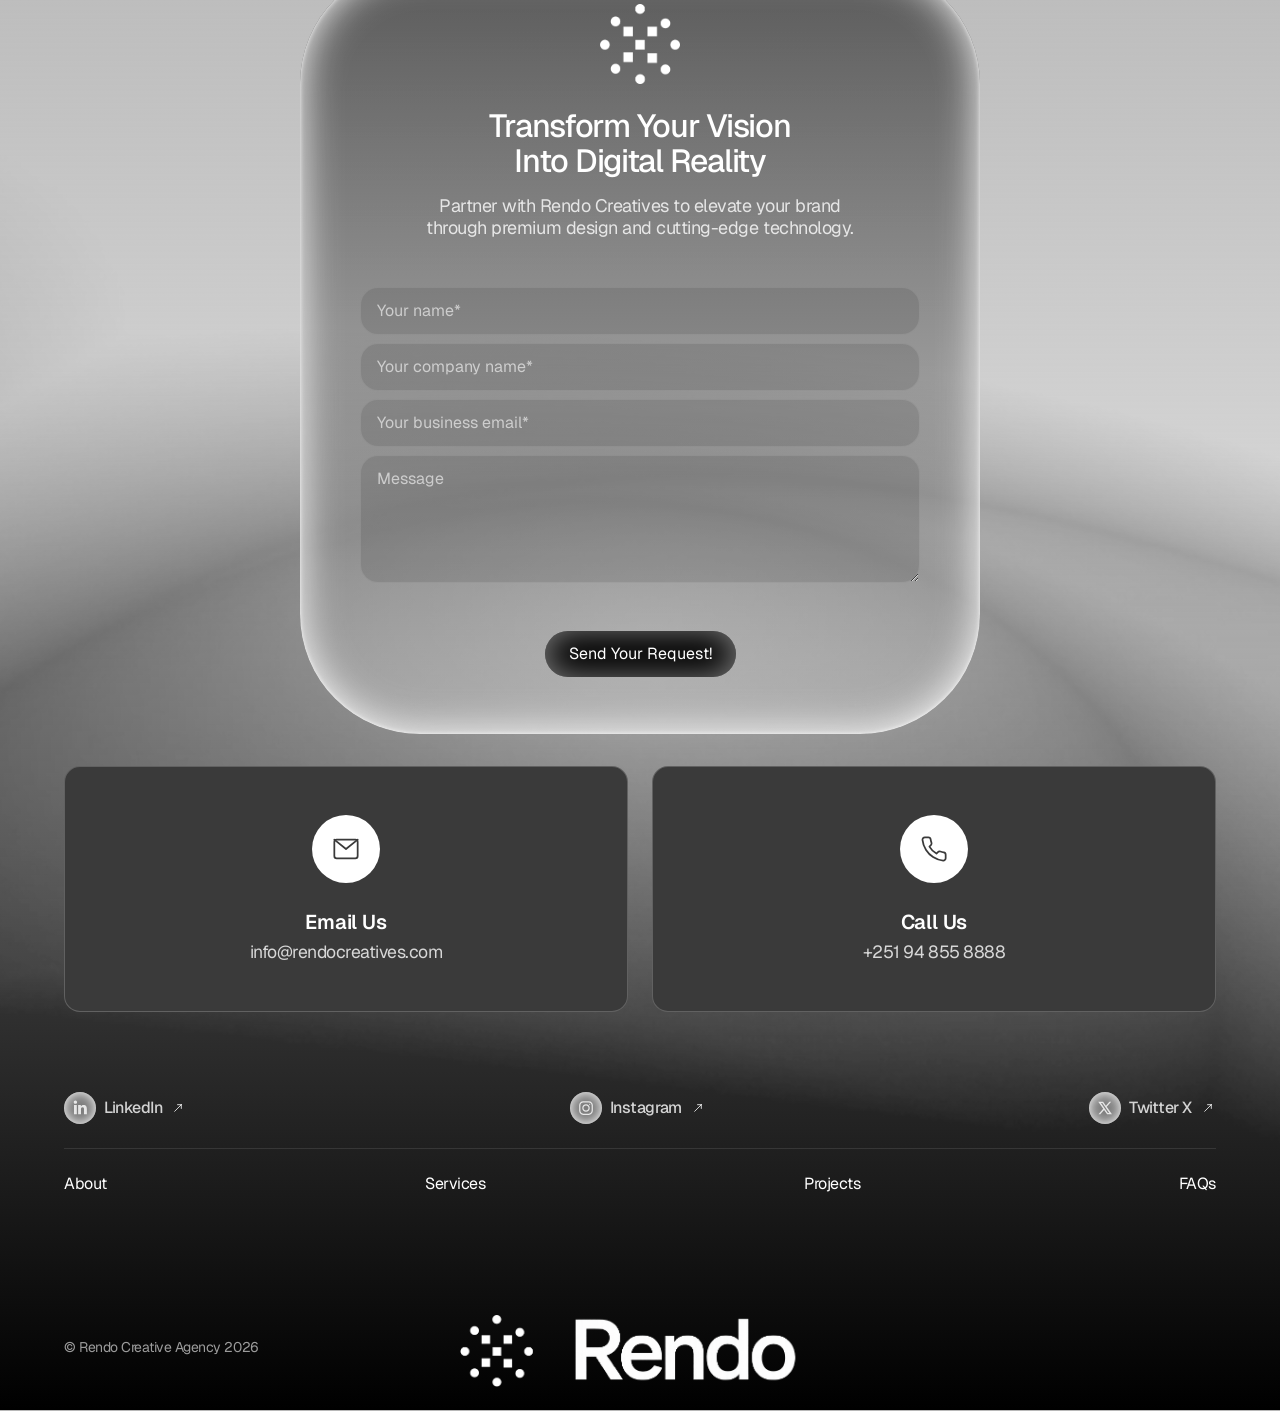
==== commit d53064c5: "feat: implement global smooth transitions and scroll-based section reveal animations" ====
--- a/index.html
+++ b/index.html
@@ -109,6 +109,45 @@
         /* Prevent horizontal overflow / white gap on mobile */
         html {
           overflow-x: hidden;
+          scroll-behavior: smooth;
+        }
+
+        /* ── Global smooth transitions ── */
+
+        /* Smooth all interactive elements */
+        a, button, input, textarea, select {
+          transition: color 0.3s ease, background-color 0.3s ease, border-color 0.3s ease,
+                      box-shadow 0.3s ease, opacity 0.3s ease, transform 0.3s ease;
+        }
+
+        /* Smooth image hovers globally */
+        img {
+          transition: opacity 0.4s ease, transform 0.5s cubic-bezier(0.33, 1, 0.68, 1);
+        }
+
+        /* Smooth section fade-ins via data attribute */
+        .section {
+          opacity: 0;
+          transform: translateY(2rem);
+          transition: opacity 0.8s cubic-bezier(0.33, 1, 0.68, 1),
+                      transform 0.8s cubic-bezier(0.33, 1, 0.68, 1);
+        }
+        .section.is-visible {
+          opacity: 1;
+          transform: translateY(0);
+        }
+
+        /* Respect users who prefer reduced motion */
+        @media (prefers-reduced-motion: reduce) {
+          html {
+            scroll-behavior: auto;
+          }
+          *, *::before, *::after {
+            animation-duration: 0.01ms !important;
+            animation-iteration-count: 1 !important;
+            transition-duration: 0.01ms !important;
+            scroll-behavior: auto !important;
+          }
         }
 
         /* Make text look crisper and more legible in all browsers */
@@ -4962,6 +5001,33 @@
     })();
   </script>
 
+  <!-- Section reveal on scroll -->
+  <script>
+    (function () {
+      var sections = document.querySelectorAll('.section');
+      if (!sections.length) return;
+
+      /* Make the hero section visible immediately — it's above the fold */
+      var hero = document.querySelector('.section.hero');
+      if (hero) hero.classList.add('is-visible');
+
+      var observer = new IntersectionObserver(function (entries) {
+        entries.forEach(function (entry) {
+          if (entry.isIntersecting) {
+            entry.target.classList.add('is-visible');
+            observer.unobserve(entry.target);
+          }
+        });
+      }, { threshold: 0.08, rootMargin: '0px 0px -60px 0px' });
+
+      sections.forEach(function (section) {
+        /* Skip hero — already visible */
+        if (section.classList.contains('hero')) return;
+        observer.observe(section);
+      });
+    })();
+  </script>
+
   <!-- Service Worker Registration for caching -->
   <script>
     if ('serviceWorker' in navigator) {
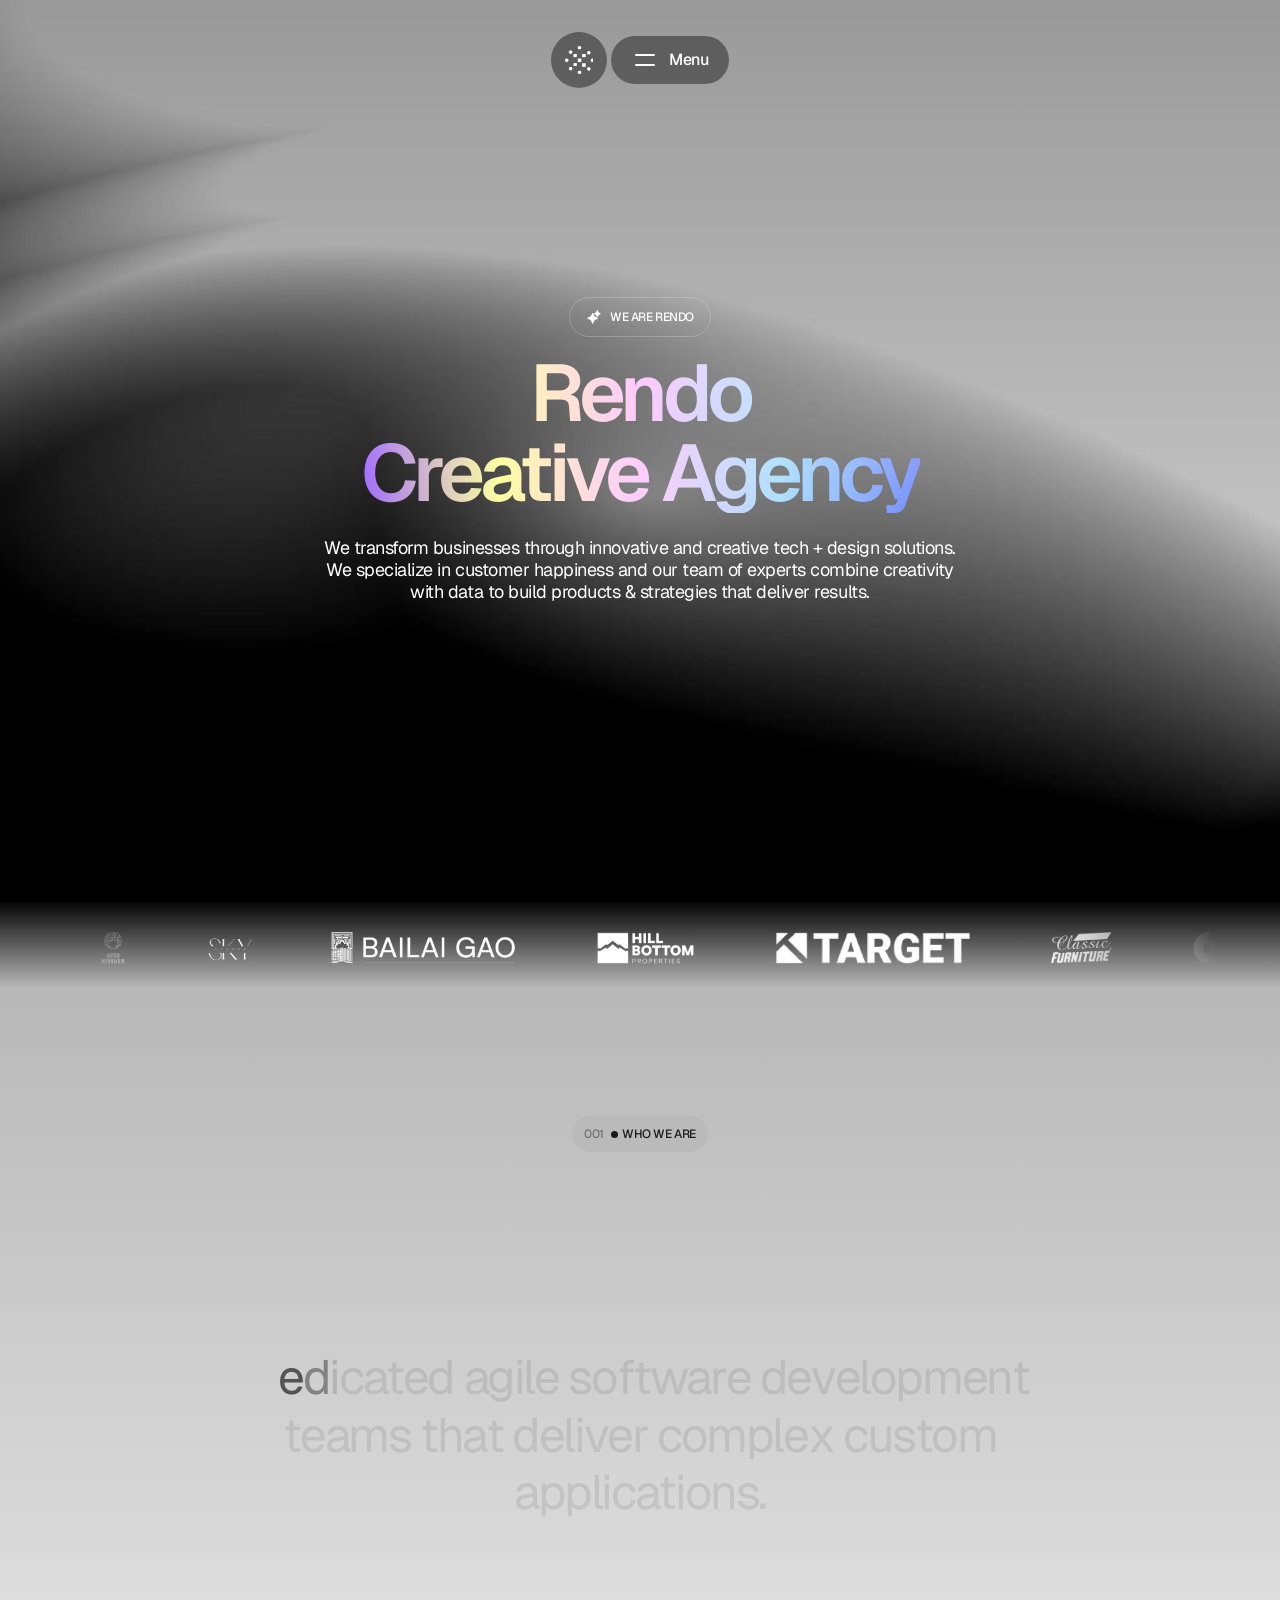
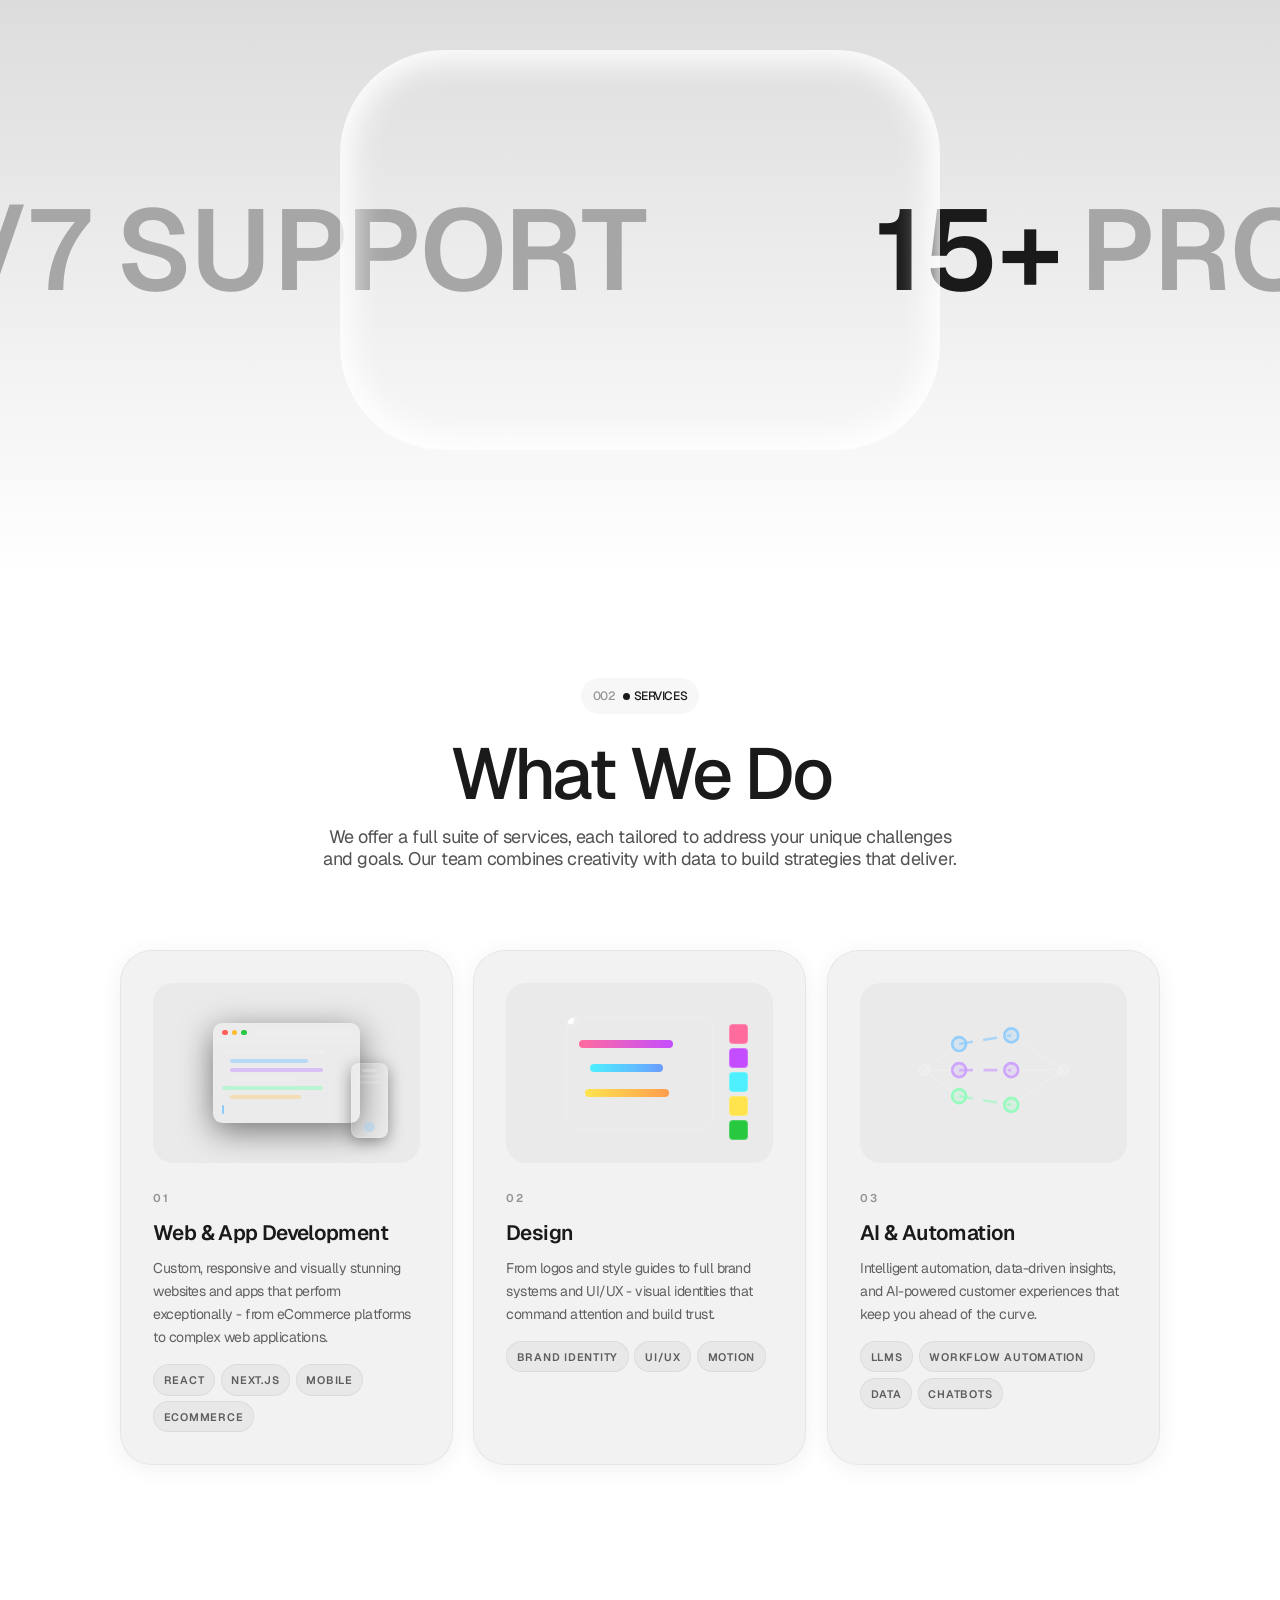
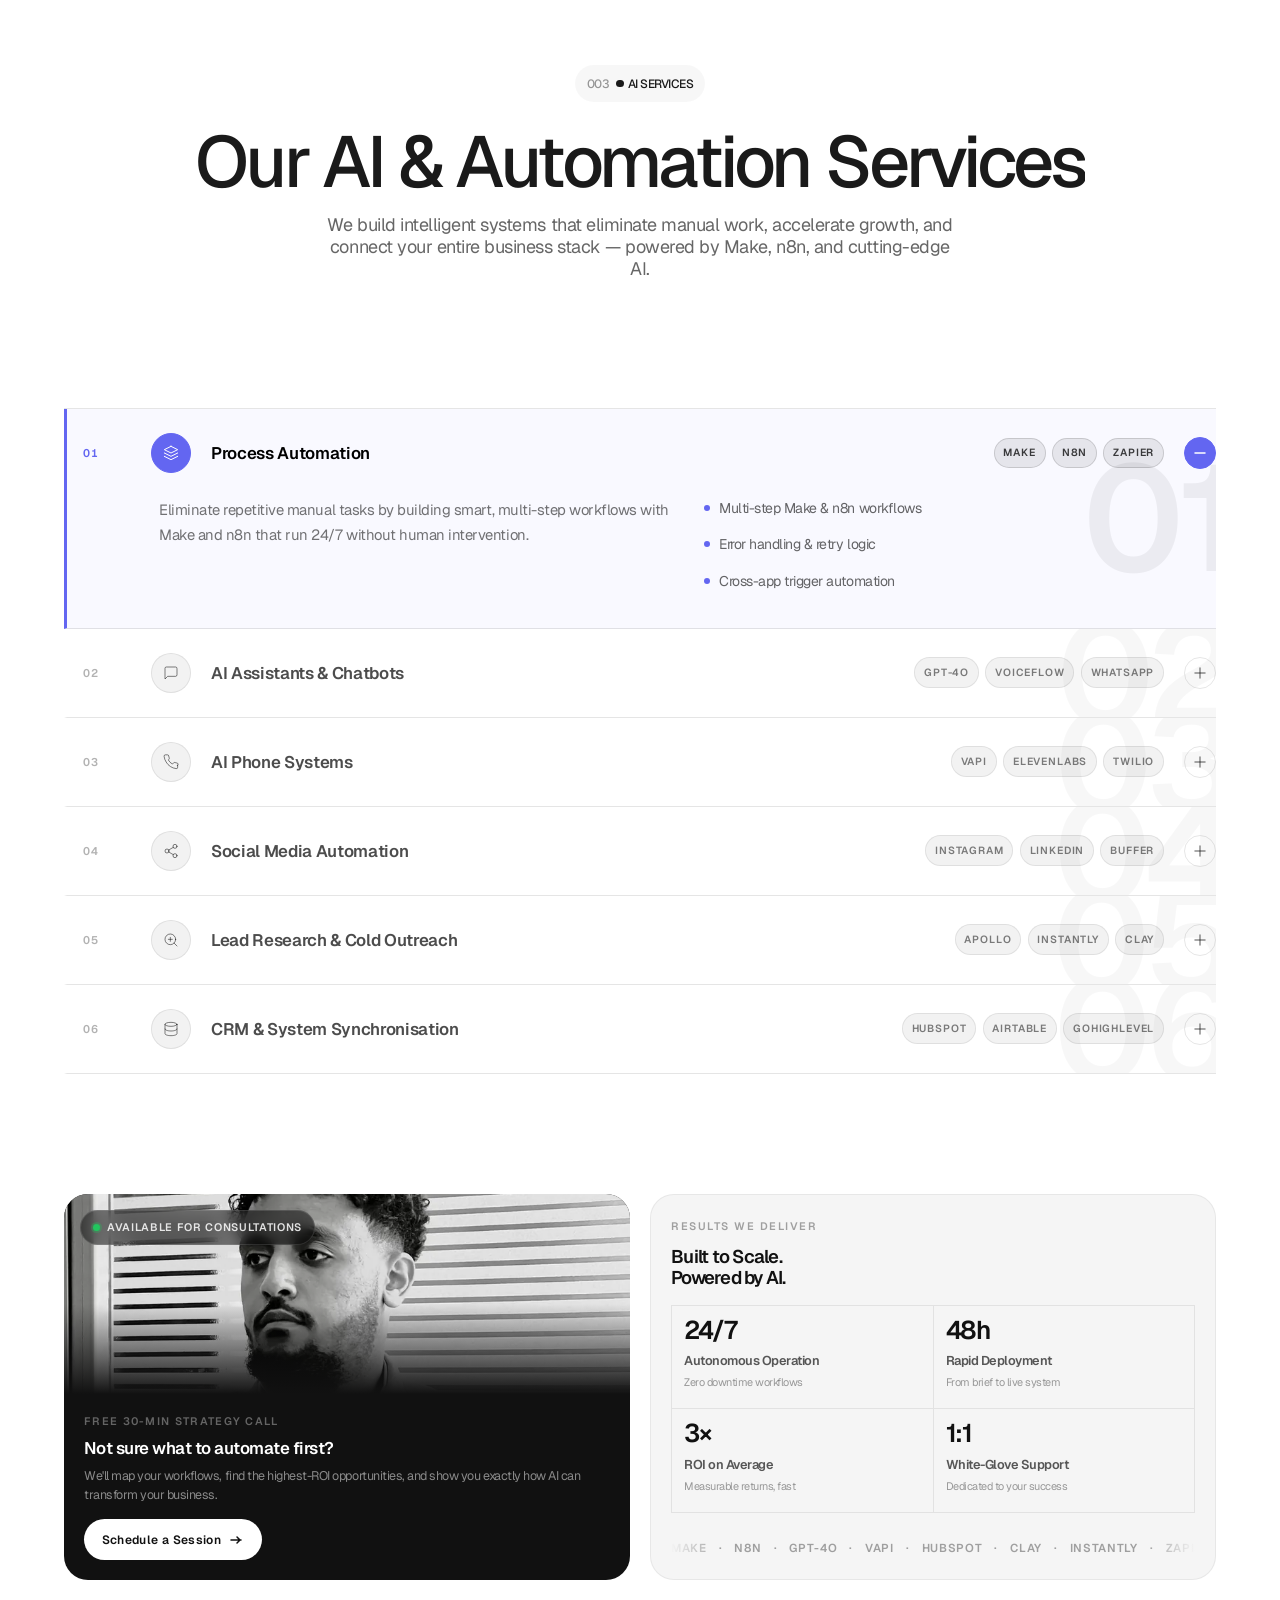
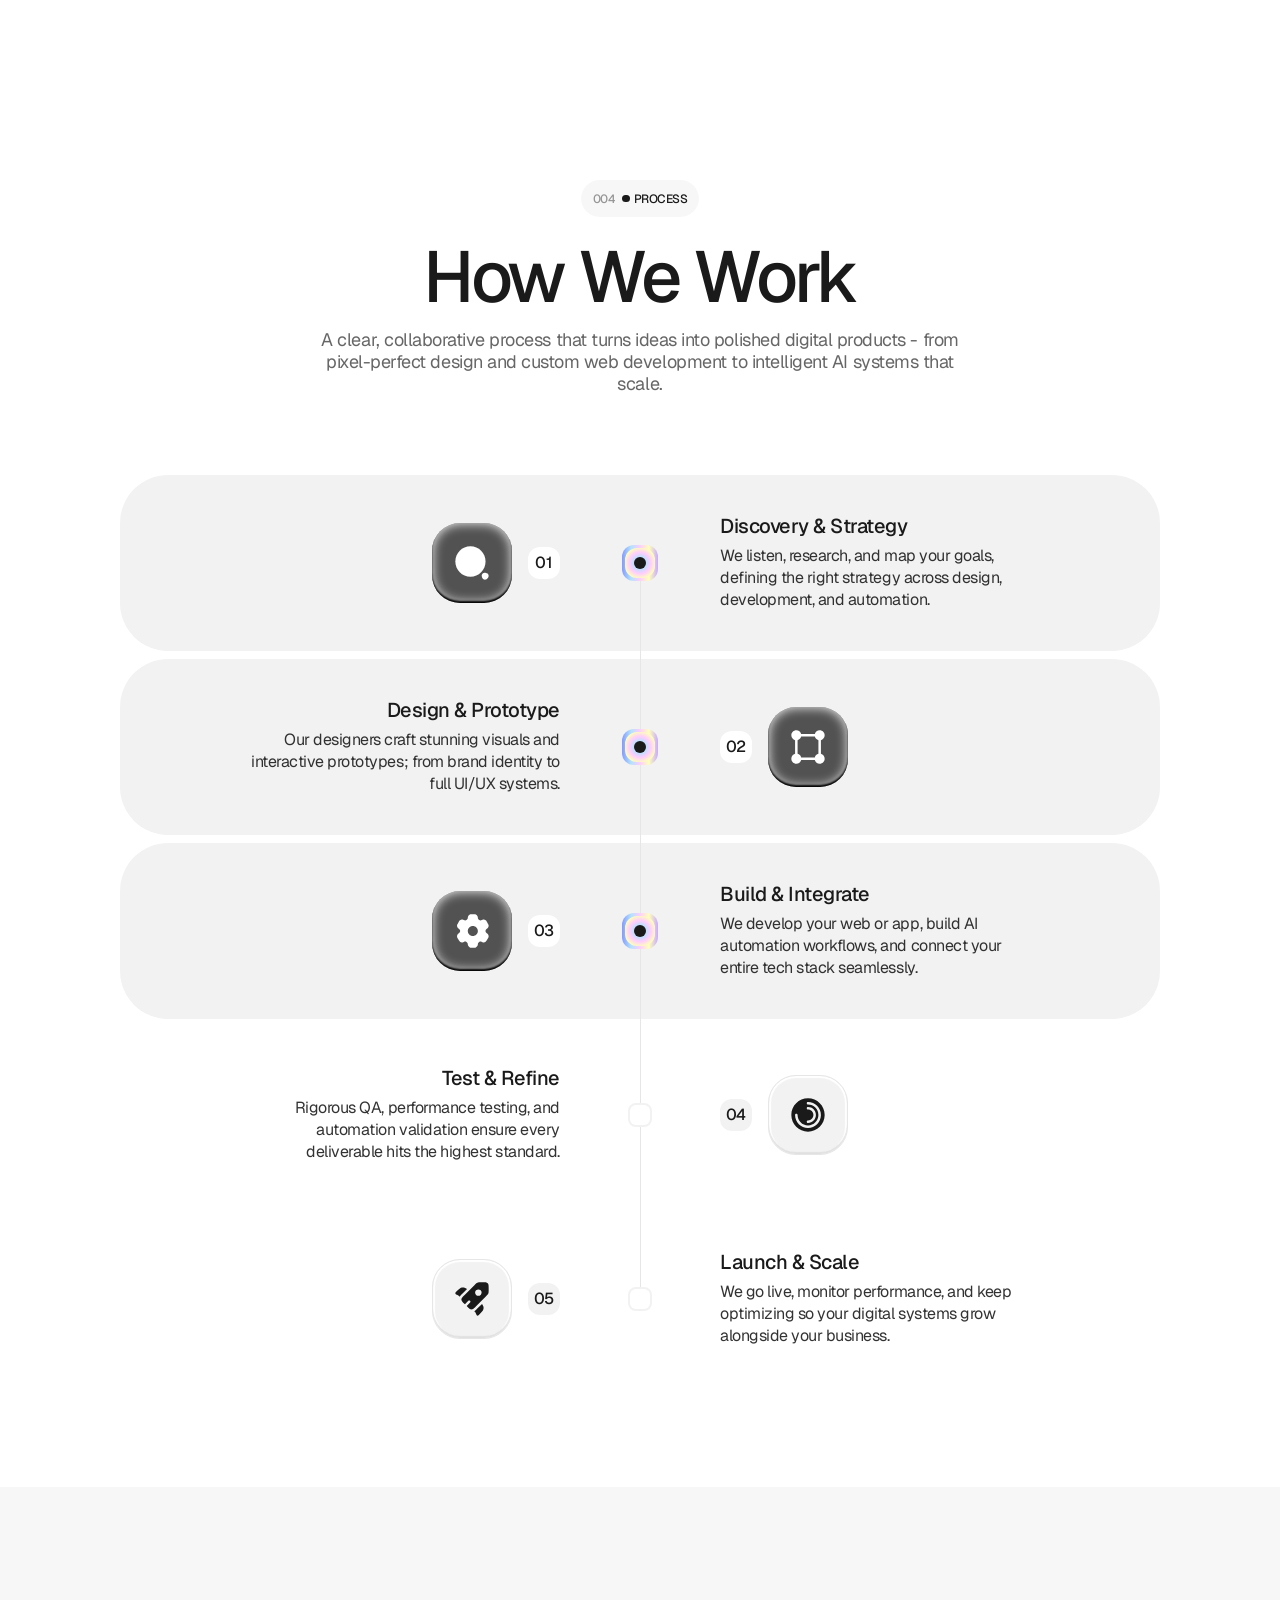
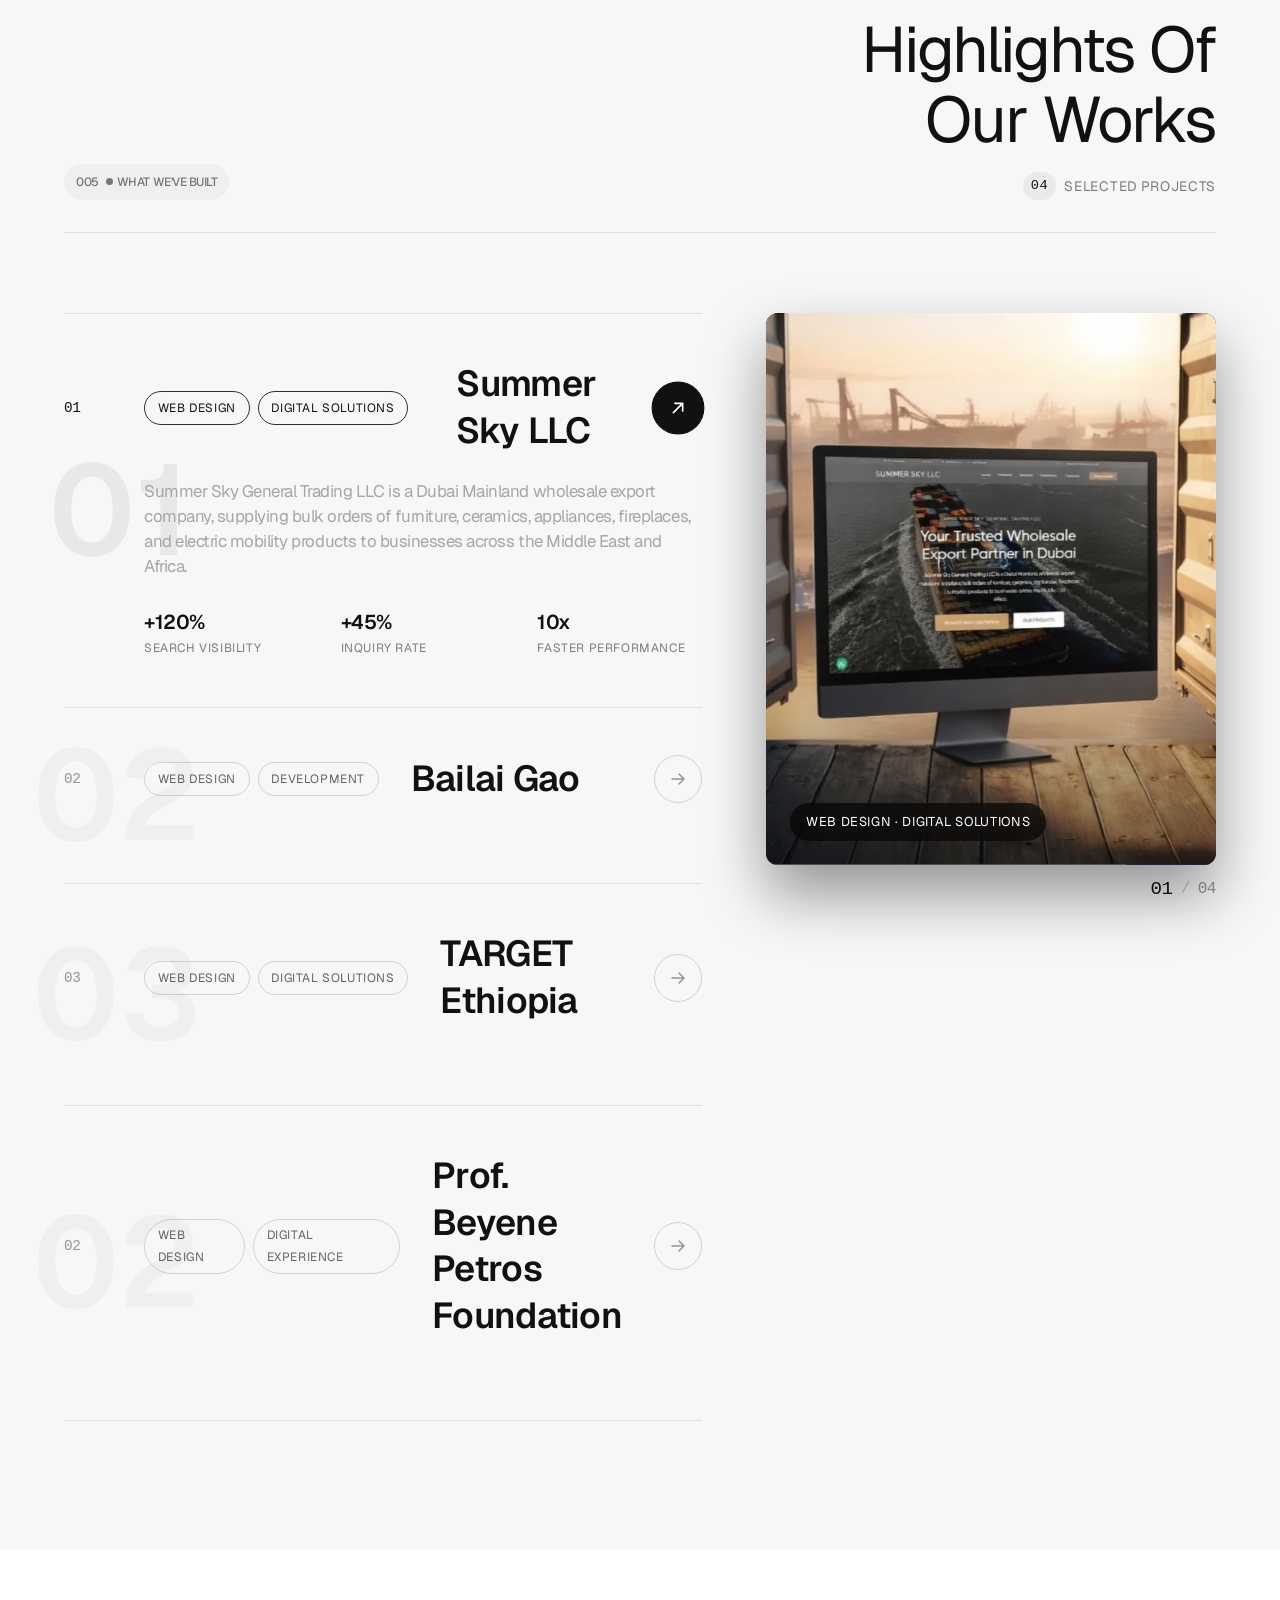
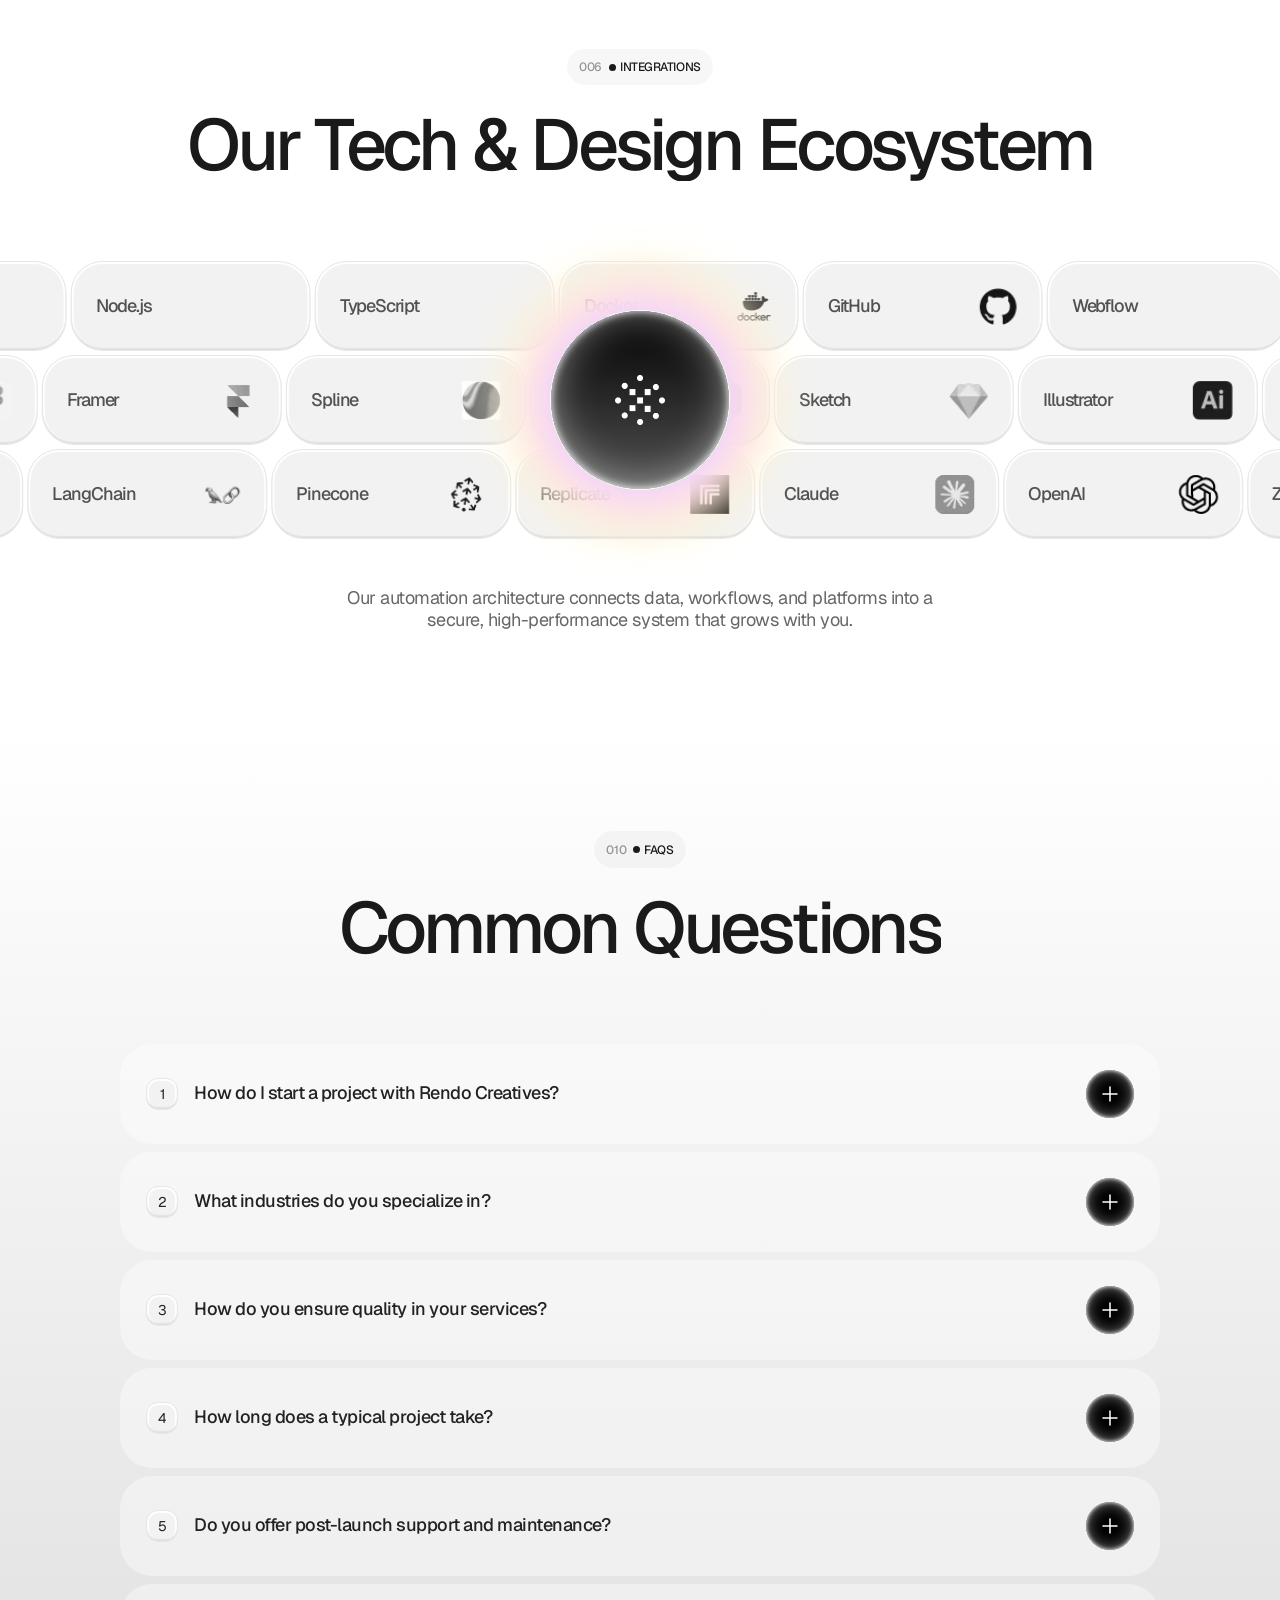
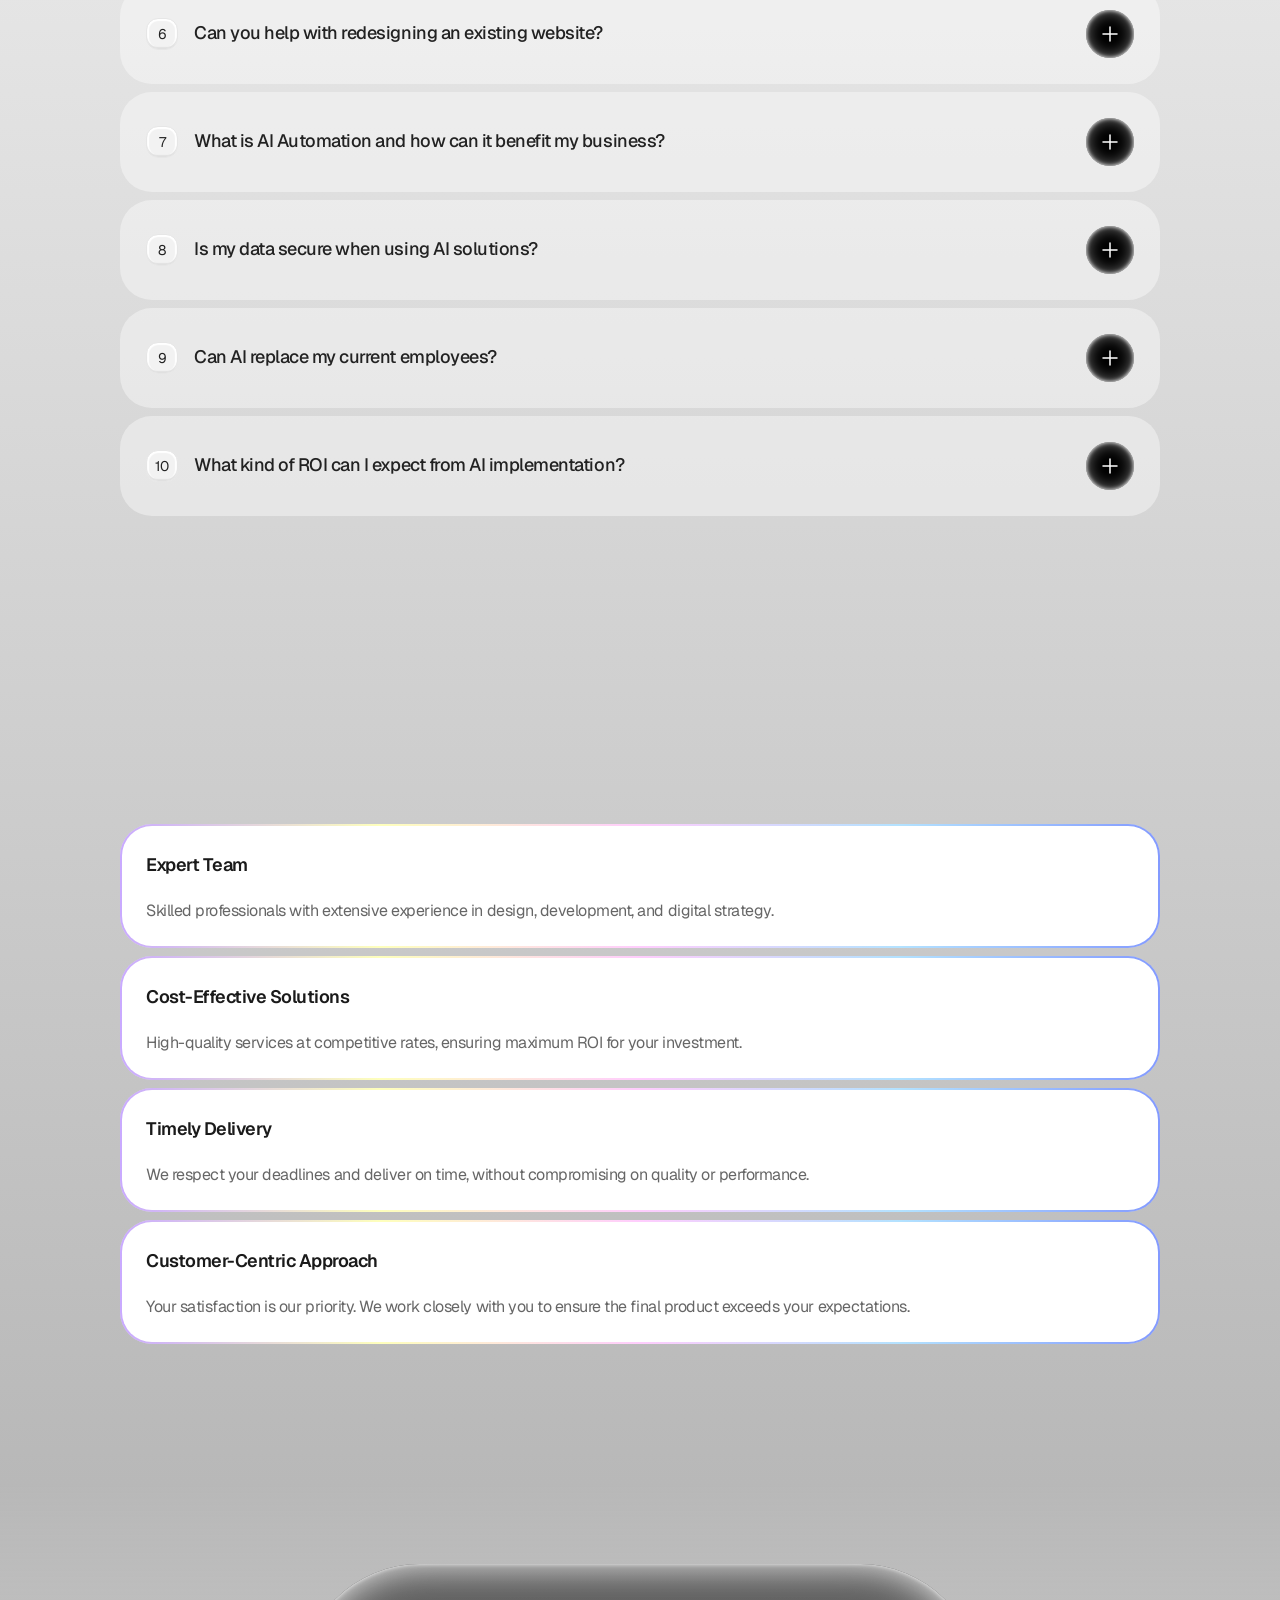
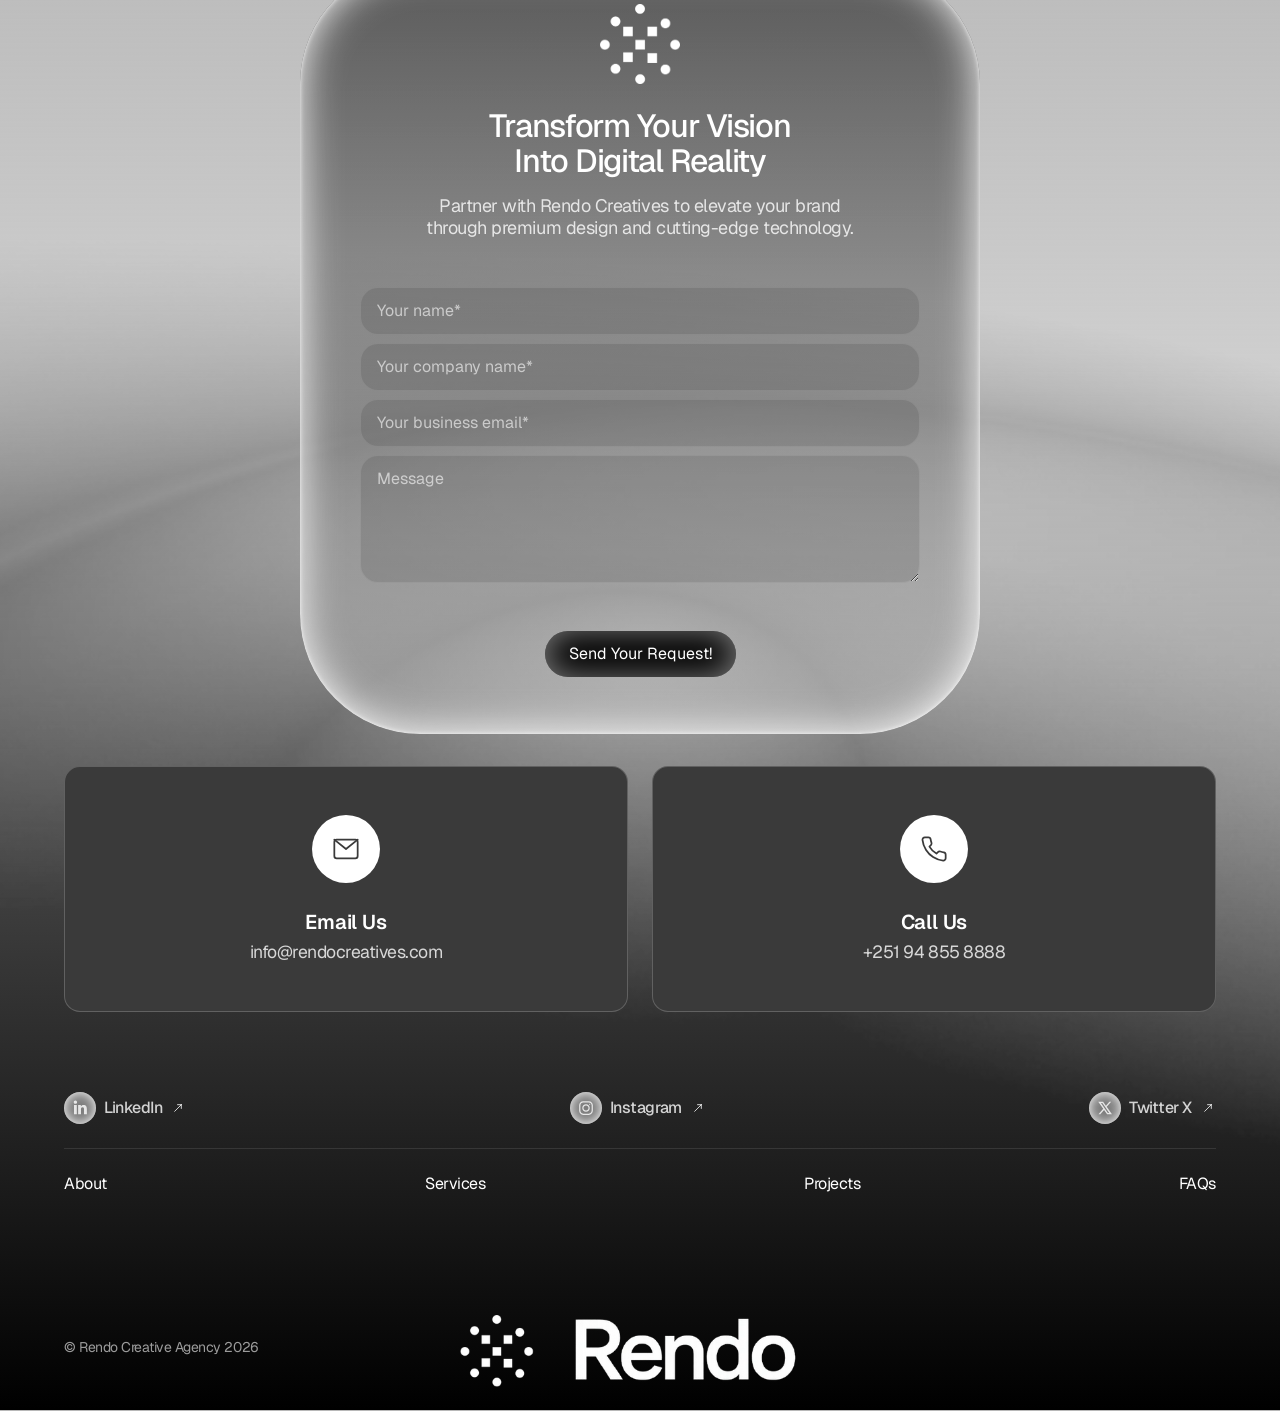
==== commit 97f6160a: "perf: convert site images to WebP and update asset references for improved loading performance" ====
--- a/index.html
+++ b/index.html
@@ -7,12 +7,11 @@
   <!-- Resource hints: connect early to external origins -->
   <link rel="preconnect" href="https://fonts.googleapis.com" crossorigin>
   <link rel="preconnect" href="https://fonts.gstatic.com" crossorigin>
+  <link rel="dns-prefetch" href="https://cdn.prod.website-files.com">
   <!-- Preload the most critical above-the-fold assets -->
-  <link rel="preload" href="/RendoLogoTransparent.png" as="image">
-  <link rel="preload" href="/rendoBackgroundVid.mp4" as="fetch" crossorigin>
+  <link rel="preload" href="/RendoLogoTransparent.webp" as="image" type="image/webp">
   <link rel="preload" href="69abbb96278770785e4b2dc1/css/conicorn.shared.2434630ba.css" as="style">
   <link rel="preload" href="js/jquery-3.5.1.min.dc5e7f18c8.js?site=69abbb96278770785e4b2dc1" as="script">
-  <link rel="dns-prefetch" href="https://cdn.prod.website-files.com">
   <title>Rendo Creative Agency | Global Digital Solutions, Tech, Web Design (UI/UX) & AI Automation</title>
   <meta name="description"
     content="Rendo Creative Agency is a premier global creative, design, tech, and digital outsourcing agency. We specialize in innovative digital solutions, web design (UI/UX), web & app development, branding, marketing, AI automations, and cutting-edge tech services for clients worldwide.">
@@ -796,7 +795,7 @@
     </div>
     <div class="main-wrapper">
       <div style="opacity:1" class="preloader">
-        <div class="preload-logo-wrap"><img src="/RendoLogoTransparent.png" loading="eager" fetchpriority="high"
+        <div class="preload-logo-wrap"><img src="/RendoLogoTransparent.webp" loading="eager" fetchpriority="high"
             decoding="sync" alt="Logo Icon" class="preload-logo">
           <div class="preload-text">Rendo Creative Agency</div>
         </div>
@@ -807,7 +806,7 @@
           role="banner" class="navbar w-nav">
           <div class="navbar-container"><a href="https://www.rendocreatives.com/" aria-current="page"
               class="navbar-brand-link w-nav-brand w--current"><img loading="eager" fetchpriority="high"
-                decoding="async" src="RendoLogoTransparent.png" alt="Logo Icon" class="navbar-brand-logo"></a>
+                decoding="async" src="RendoLogoTransparent.webp" alt="Logo Icon" class="navbar-brand-logo"></a>
             <div class="navbar-actions">
               <div class="nav_menu-button w-nav-button">
                 <div class="nav_menu-button-layout">
@@ -947,21 +946,21 @@
             <div class="container-base">
               <div class="mask-wrapper">
                 <div class="logo-marquee">
-                  <div class="logo-marquee-list"><img loading="lazy" src="/logo1.png" alt="logo"
-                      class="logo-marquee-item"><img loading="lazy" src="/logo2.png" alt="logo"
-                      class="logo-marquee-item"><img loading="lazy" src="/logo3.png" alt="logo"
-                      class="logo-marquee-item"><img loading="lazy" src="/logo4.png" alt="logo"
-                      class="logo-marquee-item"><img loading="lazy" src="/logo5.png" alt="logo"
-                      class="logo-marquee-item"><img loading="lazy" src="/logo6.png" alt="logo"
-                      class="logo-marquee-item"><img loading="lazy" src="/logo7.png" alt="logo"
+                  <div class="logo-marquee-list"><img loading="lazy" src="/logo1.webp" alt="logo"
+                      class="logo-marquee-item"><img loading="lazy" src="/logo2.webp" alt="logo"
+                      class="logo-marquee-item"><img loading="lazy" src="/logo3.webp" alt="logo"
+                      class="logo-marquee-item"><img loading="lazy" src="/logo4.webp" alt="logo"
+                      class="logo-marquee-item"><img loading="lazy" src="/logo5.webp" alt="logo"
+                      class="logo-marquee-item"><img loading="lazy" src="/logo6.webp" alt="logo"
+                      class="logo-marquee-item"><img loading="lazy" src="/logo7.webp" alt="logo"
                       class="logo-marquee-item"></div>
-                  <div class="logo-marquee-list"><img loading="lazy" src="/logo1.png" alt="logo"
-                      class="logo-marquee-item"><img loading="lazy" src="/logo2.png" alt="logo"
-                      class="logo-marquee-item"><img loading="lazy" src="/logo3.png" alt="logo"
-                      class="logo-marquee-item"><img loading="lazy" src="/logo4.png" alt="logo"
-                      class="logo-marquee-item"><img loading="lazy" src="/logo5.png" alt="logo"
-                      class="logo-marquee-item"><img loading="lazy" src="/logo6.png" alt="logo"
-                      class="logo-marquee-item"><img loading="lazy" src="/logo7.png" alt="logo"
+                  <div class="logo-marquee-list"><img loading="lazy" src="/logo1.webp" alt="logo"
+                      class="logo-marquee-item"><img loading="lazy" src="/logo2.webp" alt="logo"
+                      class="logo-marquee-item"><img loading="lazy" src="/logo3.webp" alt="logo"
+                      class="logo-marquee-item"><img loading="lazy" src="/logo4.webp" alt="logo"
+                      class="logo-marquee-item"><img loading="lazy" src="/logo5.webp" alt="logo"
+                      class="logo-marquee-item"><img loading="lazy" src="/logo6.webp" alt="logo"
+                      class="logo-marquee-item"><img loading="lazy" src="/logo7.webp" alt="logo"
                       class="logo-marquee-item"></div>
                 </div>
               </div>
@@ -1863,7 +1862,7 @@
 
                   <!-- Large photo zone -->
                   <div class="ai-cta-card__photo-wrap">
-                    <img src="/nati.jpg" loading="lazy" decoding="async" alt="Nati - AI Strategy"
+                    <img src="/nati.webp" loading="lazy" decoding="async" alt="Nati - AI Strategy"
                       class="ai-cta-card__photo">
                     <div class="ai-cta-card__photo-badge">
                       <span class="ai-cta-badge__dot"></span>
@@ -2311,7 +2310,7 @@
                       </div>
                     </div>
                     <div class="proj-item__mobile-img-wrap">
-                      <img src="/work1.PNG" loading="lazy" decoding="async" alt="Summer Sky LLC">
+                      <img src="/work1.webp" loading="lazy" decoding="async" alt="Summer Sky LLC">
                     </div>
                     <div class="proj-item__desc">Summer Sky General Trading LLC is a Dubai Mainland wholesale export
                       company, supplying bulk orders of furniture, ceramics, appliances, fireplaces, and electric
@@ -2347,7 +2346,7 @@
                       </div>
                     </div>
                     <div class="proj-item__mobile-img-wrap">
-                      <img src="/work4.PNG" loading="lazy" decoding="async" alt="Bailai Gao">
+                      <img src="/work4.webp" loading="lazy" decoding="async" alt="Bailai Gao">
                     </div>
                     <div class="proj-item__desc"> Bailai Gao Import & Export Co., Ltd. has its
                       headquarters in Guangzhou. We specialize in the export and supply of electric vehicles (EVs),
@@ -2384,7 +2383,7 @@
                       </div>
                     </div>
                     <div class="proj-item__mobile-img-wrap">
-                      <img src="/work3.PNG" loading="lazy" decoding="async" alt="TARGET Ethiopia">
+                      <img src="/work3.webp" loading="lazy" decoding="async" alt="TARGET Ethiopia">
                     </div>
                     <div class="proj-item__desc">A premier e-commerce destination in Ethiopia offering a wide range of
                       electronics, smart home appliances, and professional installation.</div>
@@ -2420,7 +2419,7 @@
                       </div>
                     </div>
                     <div class="proj-item__mobile-img-wrap">
-                      <img src="work2.PNG" loading="lazy" decoding="async" alt="Prof. Beyene Petros Foundation">
+                      <img src="work2.webp" loading="lazy" decoding="async" alt="Prof. Beyene Petros Foundation">
                     </div>
                     <div class="proj-item__desc">The Professor Beyene Petros Foundation is dedicated to honoring the
                       life, vision, and enduring contributions of one of Ethiopia’s most distinguished scholars,
@@ -2446,13 +2445,13 @@
               <!-- RIGHT: sticky image panel -->
               <div class="proj-panel" id="projPanel" aria-hidden="true">
                 <div class="proj-panel__frame">
-                  <img src="/work1.PNG" alt="Summer Sky LLC" loading="lazy" decoding="async"
+                  <img src="/work1.webp" alt="Summer Sky LLC" loading="lazy" decoding="async"
                     class="proj-panel__img active" data-panel="0">
-                  <img src="work2.PNG" alt="Prof. Beyene Petros Foundation" loading="lazy" decoding="async"
+                  <img src="work2.webp" alt="Prof. Beyene Petros Foundation" loading="lazy" decoding="async"
                     class="proj-panel__img" data-panel="1">
-                  <img src="/work3.PNG" alt="TARGET Ethiopia" loading="lazy" decoding="async" class="proj-panel__img"
+                  <img src="/work3.webp" alt="TARGET Ethiopia" loading="lazy" decoding="async" class="proj-panel__img"
                     data-panel="2">
-                  <img src="/work4.PNG" alt="Haset Initiative" loading="lazy" decoding="async" class="proj-panel__img"
+                  <img src="/work4.webp" alt="Haset Initiative" loading="lazy" decoding="async" class="proj-panel__img"
                     data-panel="3">
                   <div class="proj-panel__overlay"></div>
                   <div class="proj-panel__tag" id="projPanelTag">Web Design</div>
@@ -2600,7 +2599,7 @@
               <div class="intergration-circle-frame">
                 <div class="intergration-circle-wrap">
                   <a target="_blank" class="intergration-circle w-inline-block">
-                    <div class="intergration-circle-icon w-embed"><img src="/RendoLogoTransparent.png" width="100%"
+                    <div class="intergration-circle-icon w-embed"><img src="/RendoLogoTransparent.webp" width="100%"
                         height="100%" viewbox="0 0 50 50" fill="none" preserveaspectratio="xMidYMid meet"
                         aria-hidden="true" role="img">
                       <g clip-path="url(#clip0_6195_1190)">
@@ -2717,19 +2716,19 @@
                 <div ssss="00" class="intergration-item-line _01">
                   <div class="intergration-item-wrap">
                     <div class="intergration-item">
-                      <div class="intergration-item-title">React</div><img loading="lazy" src="/reactLogo.png" alt=""
+                      <div class="intergration-item-title">React</div><img loading="lazy" src="/reactLogo.webp" alt=""
                         class="intergration-item-image">
                     </div>
                     <div class="intergration-item">
-                      <div class="intergration-item-title">Next.js</div><img loading="lazy" src="/nextJs.png" alt=""
+                      <div class="intergration-item-title">Next.js</div><img loading="lazy" src="/nextJs.webp" alt=""
                         class="intergration-item-image">
                     </div>
                     <div class="intergration-item">
-                      <div class="intergration-item-title">Vercel</div><img loading="lazy" src="/vercelLogo.png" alt=""
+                      <div class="intergration-item-title">Vercel</div><img loading="lazy" src="/vercelLogo.webp" alt=""
                         class="intergration-item-image">
                     </div>
                     <div class="intergration-item">
-                      <div class="intergration-item-title">Supabase</div><img loading="lazy" src="/supabaseLogo.png"
+                      <div class="intergration-item-title">Supabase</div><img loading="lazy" src="/supabaseLogo.webp"
                         alt="" class="intergration-item-image">
                     </div>
                     <div class="intergration-item">
@@ -2745,33 +2744,33 @@
                         alt="" class="intergration-item-image">
                     </div>
                     <div class="intergration-item">
-                      <div class="intergration-item-title">Docker</div><img loading="lazy" src="/dockerLogo.png" alt=""
+                      <div class="intergration-item-title">Docker</div><img loading="lazy" src="/dockerLogo.webp" alt=""
                         class="intergration-item-image">
                     </div>
                     <div class="intergration-item">
-                      <div class="intergration-item-title">GitHub</div><img loading="lazy" src="/githubLogo.png" alt=""
+                      <div class="intergration-item-title">GitHub</div><img loading="lazy" src="/githubLogo.webp" alt=""
                         class="intergration-item-image">
                     </div>
                     <div class="intergration-item">
-                      <div class="intergration-item-title">Webflow</div><img loading="lazy" src="/webflowLogo.png"
+                      <div class="intergration-item-title">Webflow</div><img loading="lazy" src="/webflowLogo.webp"
                         alt="" class="intergration-item-image">
                     </div>
                   </div>
                   <div class="intergration-item-wrap">
                     <div class="intergration-item">
-                      <div class="intergration-item-title">React</div><img loading="lazy" src="/reactLogo.png" alt=""
+                      <div class="intergration-item-title">React</div><img loading="lazy" src="/reactLogo.webp" alt=""
                         class="intergration-item-image">
                     </div>
                     <div class="intergration-item">
-                      <div class="intergration-item-title">Next.js</div><img loading="lazy" src="/nextJs.png" alt=""
+                      <div class="intergration-item-title">Next.js</div><img loading="lazy" src="/nextJs.webp" alt=""
                         class="intergration-item-image">
                     </div>
                     <div class="intergration-item">
-                      <div class="intergration-item-title">Vercel</div><img loading="lazy" src="/vercelLogo.png" alt=""
+                      <div class="intergration-item-title">Vercel</div><img loading="lazy" src="/vercelLogo.webp" alt=""
                         class="intergration-item-image">
                     </div>
                     <div class="intergration-item">
-                      <div class="intergration-item-title">Supabase</div><img loading="lazy" src="/supabaseLogo.png"
+                      <div class="intergration-item-title">Supabase</div><img loading="lazy" src="/supabaseLogo.webp"
                         alt="" class="intergration-item-image">
                     </div>
                     <div class="intergration-item">
@@ -2787,15 +2786,15 @@
                         alt="" class="intergration-item-image">
                     </div>
                     <div class="intergration-item">
-                      <div class="intergration-item-title">Docker</div><img loading="lazy" src="/dockerLogo.png" alt=""
+                      <div class="intergration-item-title">Docker</div><img loading="lazy" src="/dockerLogo.webp" alt=""
                         class="intergration-item-image">
                     </div>
                     <div class="intergration-item">
-                      <div class="intergration-item-title">GitHub</div><img loading="lazy" src="/githubLogo.png" alt=""
+                      <div class="intergration-item-title">GitHub</div><img loading="lazy" src="/githubLogo.webp" alt=""
                         class="intergration-item-image">
                     </div>
                     <div class="intergration-item">
-                      <div class="intergration-item-title">Webflow</div><img loading="lazy" src="/webflowLogo.png"
+                      <div class="intergration-item-title">Webflow</div><img loading="lazy" src="/webflowLogo.webp"
                         alt="" class="intergration-item-image">
                     </div>
                   </div>
@@ -2805,85 +2804,85 @@
                 <div class="intergration-item-line _02">
                   <div class="intergration-item-wrap">
                     <div class="intergration-item">
-                      <div class="intergration-item-title">Figma</div><img loading="lazy" src="/figmaLogo.png" alt=""
+                      <div class="intergration-item-title">Figma</div><img loading="lazy" src="/figmaLogo.webp" alt=""
                         class="intergration-item-image">
                     </div>
                     <div class="intergration-item">
-                      <div class="intergration-item-title">Framer</div><img loading="lazy" src="/framerLogo.png" alt=""
+                      <div class="intergration-item-title">Framer</div><img loading="lazy" src="/framerLogo.webp" alt=""
                         class="intergration-item-image">
                     </div>
                     <div class="intergration-item">
-                      <div class="intergration-item-title">Spline</div><img loading="lazy" src="/splineLogo.png" alt=""
+                      <div class="intergration-item-title">Spline</div><img loading="lazy" src="/splineLogo.webp" alt=""
                         class="intergration-item-image">
                     </div>
                     <div class="intergration-item">
-                      <div class="intergration-item-title">Lottie</div><img loading="lazy" src="/lottieLogo.png" alt=""
+                      <div class="intergration-item-title">Lottie</div><img loading="lazy" src="/lottieLogo.webp" alt=""
                         class="intergration-item-image">
                     </div>
                     <div class="intergration-item">
-                      <div class="intergration-item-title">Sketch</div><img loading="lazy" src="/sketchLogo.png" alt=""
+                      <div class="intergration-item-title">Sketch</div><img loading="lazy" src="/sketchLogo.webp" alt=""
                         class="intergration-item-image">
                     </div>
                     <div class="intergration-item">
                       <div class="intergration-item-title">Illustrator</div><img loading="lazy"
-                        src="/illustratorLogo.png" alt="" class="intergration-item-image">
-                    </div>
-                    <div class="intergration-item">
-                      <div class="intergration-item-title">Photoshop</div><img loading="lazy" src="/photoshopLogo.png"
+                        src="/illustratorLogo.webp" alt="" class="intergration-item-image">
+                    </div>
+                    <div class="intergration-item">
+                      <div class="intergration-item-title">Photoshop</div><img loading="lazy" src="/photoshopLogo.webp"
                         alt="" class="intergration-item-image">
                     </div>
                     <div class="intergration-item">
-                      <div class="intergration-item-title">Adobe XD</div><img loading="lazy" src="/xdLogo.png" alt=""
+                      <div class="intergration-item-title">Adobe XD</div><img loading="lazy" src="/xdLogo.webp" alt=""
                         class="intergration-item-image">
                     </div>
                     <div class="intergration-item">
-                      <div class="intergration-item-title">Blender</div><img loading="lazy" src="/blenderLogo.png"
+                      <div class="intergration-item-title">Blender</div><img loading="lazy" src="/blenderLogo.webp"
                         alt="" class="intergration-item-image">
                     </div>
                     <div class="intergration-item">
-                      <div class="intergration-item-title">Rive</div><img loading="lazy" src="/riveLogo.png" alt=""
+                      <div class="intergration-item-title">Rive</div><img loading="lazy" src="/riveLogo.webp" alt=""
                         class="intergration-item-image">
                     </div>
                   </div>
                   <div class="intergration-item-wrap">
                     <div class="intergration-item">
-                      <div class="intergration-item-title">Figma</div><img loading="lazy" src="/figmaLogo.png" alt=""
+                      <div class="intergration-item-title">Figma</div><img loading="lazy" src="/figmaLogo.webp" alt=""
                         class="intergration-item-image">
                     </div>
                     <div class="intergration-item">
-                      <div class="intergration-item-title">Framer</div><img loading="lazy" src="/framerLogo.png" alt=""
+                      <div class="intergration-item-title">Framer</div><img loading="lazy" src="/framerLogo.webp" alt=""
                         class="intergration-item-image">
                     </div>
                     <div class="intergration-item">
-                      <div class="intergration-item-title">Spline</div><img loading="lazy" src="/splineLogo.png" alt=""
+                      <div class="intergration-item-title">Spline</div><img loading="lazy" src="/splineLogo.webp" alt=""
                         class="intergration-item-image">
                     </div>
                     <div class="intergration-item">
-                      <div class="intergration-item-title">Lottie</div><img loading="lazy" src="/lottieLogo.png" alt=""
+                      <div class="intergration-item-title">Lottie</div><img loading="lazy" src="/lottieLogo.webp" alt=""
                         class="intergration-item-image">
                     </div>
                     <div class="intergration-item">
-                      <div class="intergration-item-title">Sketch</div><img loading="lazy" src="/sketchLogo.png" alt=""
+                      <div class="intergration-item-title">Sketch</div><img loading="lazy" src="/sketchLogo.webp" alt=""
                         class="intergration-item-image">
                     </div>
                     <div class="intergration-item">
                       <div class="intergration-item-title">Illustrator</div><img loading="lazy"
-                        src="/illustratorLogo.png" alt="" class="intergration-item-image">
-                    </div>
-                    <div class="intergration-item">
-                      <div class="intergration-item-title">Photoshop</div><img loading="lazy" src="/photoshopLogo.png"
+                        src="/illustratorLogo.webp" alt="" class="intergration-item-image">
+                    </div>
+                    <div class="intergration-item">
+                      <div class="intergration-item-title">Photoshop</div><img loading="lazy" src="/photoshopLogo.webp"
                         alt="" class="intergration-item-image">
                     </div>
                     <div class="intergration-item">
-                      <div class="intergration-item-title">Adobe XD</div><img loading="lazy" src="/xdLogo.png" alt=""
+                      <div class="intergration-item-title">Adobe XD</div><img loading="lazy" src="/xdLogo.webp" alt=""
                         class="intergration-item-image">
                     </div>
                     <div class="intergration-item">
-                      <div class="intergration-item-title">Blender</div><img loading="lazy" src="/blenderLogo.png"
+                      <div class="intergration-item-title">Blender</div><img loading="lazy" src="/blenderLogo.webp"
                         alt="" class="intergration-item-image">
                     </div>
                     <div class="intergration-item">
-                      <div class="intergration-item-title">Rive</div><img loading="lazy" src="/riveLogo.png" alt=""
+                      <div class="intergration-item-title">Rive</div><img loading="lazy" src="/riveLogo.webp" alt=""
                         class="intergration-item-image">
                     </div>
                   </div>
@@ -2893,85 +2892,85 @@
                 <div class="intergration-item-line _03">
                   <div class="intergration-item-wrap">
                     <div class="intergration-item">
-                      <div class="intergration-item-title">OpenAI</div><img loading="lazy" src="/openAIlogo.png" alt=""
+                      <div class="intergration-item-title">OpenAI</div><img loading="lazy" src="/openAIlogo.webp" alt=""
                         class="intergration-item-image">
                     </div>
                     <div class="intergration-item">
-                      <div class="intergration-item-title">Zapier</div><img loading="lazy" src="/zapierLogo.png" alt=""
+                      <div class="intergration-item-title">Zapier</div><img loading="lazy" src="/zapierLogo.webp" alt=""
                         class="intergration-item-image">
                     </div>
                     <div class="intergration-item">
-                      <div class="intergration-item-title">Anthropic</div><img loading="lazy" src="/AnthropicLogo.png"
+                      <div class="intergration-item-title">Anthropic</div><img loading="lazy" src="/AnthropicLogo.webp"
                         alt="" class="intergration-item-image">
                     </div>
                     <div class="intergration-item">
-                      <div class="intergration-item-title">Make</div><img loading="lazy" src="/makeAiLogo.png" alt=""
+                      <div class="intergration-item-title">Make</div><img loading="lazy" src="/makeAiLogo.webp" alt=""
                         class="intergration-item-image">
                     </div>
                     <div class="intergration-item">
-                      <div class="intergration-item-title">Cursor</div><img loading="lazy" src="/cursorLogo.png" alt=""
+                      <div class="intergration-item-title">Cursor</div><img loading="lazy" src="/cursorLogo.webp" alt=""
                         class="intergration-item-image">
                     </div>
                     <div class="intergration-item">
-                      <div class="intergration-item-title">Hugging Face</div><img loading="lazy" src="/huggingFace.png"
+                      <div class="intergration-item-title">Hugging Face</div><img loading="lazy" src="/huggingFace.webp"
                         alt="" class="intergration-item-image">
                     </div>
                     <div class="intergration-item">
-                      <div class="intergration-item-title">LangChain</div><img loading="lazy" src="/LangChainLogo.png"
+                      <div class="intergration-item-title">LangChain</div><img loading="lazy" src="/LangChainLogo.webp"
                         alt="" class="intergration-item-image">
                     </div>
                     <div class="intergration-item">
-                      <div class="intergration-item-title">Pinecone</div><img loading="lazy" src="/pineconeLogo.png"
+                      <div class="intergration-item-title">Pinecone</div><img loading="lazy" src="/pineconeLogo.webp"
                         alt="" class="intergration-item-image">
                     </div>
                     <div class="intergration-item">
-                      <div class="intergration-item-title">Replicate</div><img loading="lazy" src="/ReplicateLogo.png"
+                      <div class="intergration-item-title">Replicate</div><img loading="lazy" src="/ReplicateLogo.webp"
                         alt="" class="intergration-item-image">
                     </div>
                     <div class="intergration-item">
-                      <div class="intergration-item-title">Claude</div><img loading="lazy" src="/claudeLogo.png" alt=""
+                      <div class="intergration-item-title">Claude</div><img loading="lazy" src="/claudeLogo.webp" alt=""
                         class="intergration-item-image">
                     </div>
                   </div>
                   <div class="intergration-item-wrap">
                     <div class="intergration-item">
-                      <div class="intergration-item-title">OpenAI</div><img loading="lazy" src="/openAIlogo.png" alt=""
+                      <div class="intergration-item-title">OpenAI</div><img loading="lazy" src="/openAIlogo.webp" alt=""
                         class="intergration-item-image">
                     </div>
                     <div class="intergration-item">
-                      <div class="intergration-item-title">Zapier</div><img loading="lazy" src="/zapierLogo.png" alt=""
+                      <div class="intergration-item-title">Zapier</div><img loading="lazy" src="/zapierLogo.webp" alt=""
                         class="intergration-item-image">
                     </div>
                     <div class="intergration-item">
-                      <div class="intergration-item-title">Anthropic</div><img loading="lazy" src="/anthropicLogo.png"
+                      <div class="intergration-item-title">Anthropic</div><img loading="lazy" src="/anthropicLogo.webp"
                         alt="" class="intergration-item-image">
                     </div>
                     <div class="intergration-item">
-                      <div class="intergration-item-title">Make</div><img loading="lazy" src="/makeAiLogo.png" alt=""
+                      <div class="intergration-item-title">Make</div><img loading="lazy" src="/makeAiLogo.webp" alt=""
                         class="intergration-item-image">
                     </div>
                     <div class="intergration-item">
-                      <div class="intergration-item-title">Cursor</div><img loading="lazy" src="/cursorLogo.png" alt=""
+                      <div class="intergration-item-title">Cursor</div><img loading="lazy" src="/cursorLogo.webp" alt=""
                         class="intergration-item-image">
                     </div>
                     <div class="intergration-item">
-                      <div class="intergration-item-title">Hugging Face</div><img loading="lazy" src="/huggingFace.png"
+                      <div class="intergration-item-title">Hugging Face</div><img loading="lazy" src="/huggingFace.webp"
                         alt="" class="intergration-item-image">
                     </div>
                     <div class="intergration-item">
-                      <div class="intergration-item-title">LangChain</div><img loading="lazy" src="/LangChainLogo.png"
+                      <div class="intergration-item-title">LangChain</div><img loading="lazy" src="/LangChainLogo.webp"
                         alt="" class="intergration-item-image">
                     </div>
                     <div class="intergration-item">
-                      <div class="intergration-item-title">Pinecone</div><img loading="lazy" src="/pineconeLogo.png"
+                      <div class="intergration-item-title">Pinecone</div><img loading="lazy" src="/pineconeLogo.webp"
                         alt="" class="intergration-item-image">
                     </div>
                     <div class="intergration-item">
-                      <div class="intergration-item-title">Replicate</div><img loading="lazy" src="/ReplicateLogo.png"
+                      <div class="intergration-item-title">Replicate</div><img loading="lazy" src="/ReplicateLogo.webp"
                         alt="" class="intergration-item-image">
                     </div>
                     <div class="intergration-item">
-                      <div class="intergration-item-title">Claude</div><img loading="lazy" src="/claudeLogo.png" alt=""
+                      <div class="intergration-item-title">Claude</div><img loading="lazy" src="/claudeLogo.webp" alt=""
                         class="intergration-item-image">
                     </div>
                   </div>
@@ -3934,7 +3933,7 @@
                                     fill="currentColor"></path>
                                 </svg></div>
                               <div class="team-social-link">X</div>
-                            </a></div><img loading="lazy" decoding="async" src="/nati.jpg" alt="team image" sizes="(max-width:600px) 100vw, 589px"
+                            </a></div><img loading="lazy" decoding="async" src="/nati.webp" alt="team image" sizes="(max-width:600px) 100vw, 589px"
                             class="team-card-image">
                         </div>
                         <div class="team-card-name-wrap">
@@ -4701,7 +4700,7 @@
             <div class="container-base">
               <div class="footer-top">
                 <div id="CTA-Form" data-w-id="7950d139-b437-4d31-266e-1905f1952b37" class="cta-form-card">
-                  <div class="cta-form-card-top"><img loading="lazy" src="/RendoLogoTransparent.png" alt=""
+                  <div class="cta-form-card-top"><img loading="lazy" src="/RendoLogoTransparent.webp" alt=""
                       class="circle-text">
                     <div class="cta-form-card-heading-wrap">
                       <h2 class="cta-form-card-heading">Transform Your Vision <br>Into Digital Reality</h2>
@@ -4877,7 +4876,7 @@
                   </div>
                 </div>
                 <div class="footer-bottom-row"><img sizes="(max-width: 535px) 100vw, 535px"
-                    srcset="/rendoTextLogo.png 500w, /rendoTextLogo.png 535w" alt="" src="/rendoTextLogo.png"
+                    srcset="/rendoTextLogo.webp 500w, /rendoTextLogo.webp 535w" alt="" src="/rendoTextLogo.webp"
                     loading="lazy" class="footer-bottom-logo">
                   <div class="footer-bottom-row-inner">
                     <div class="footer-bottom-row-text">© Rendo Creative Agency 2026 </div>
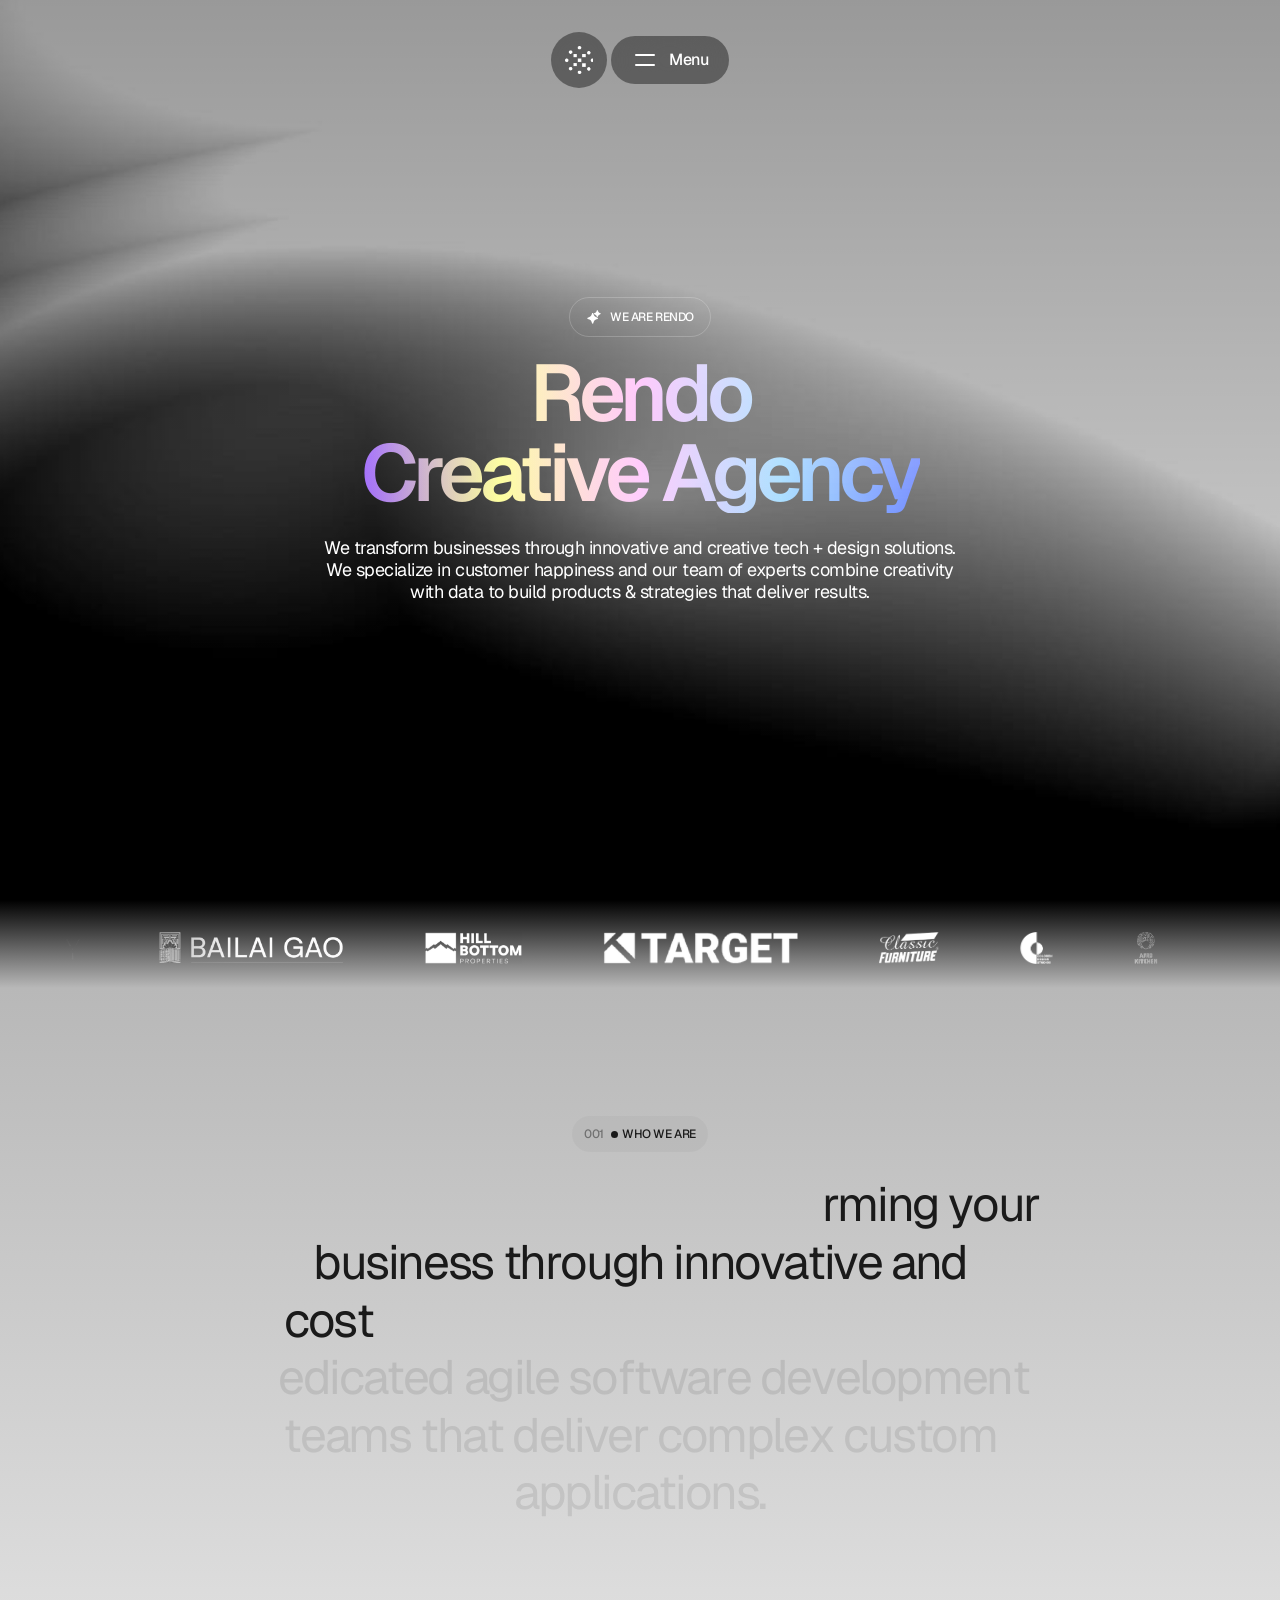
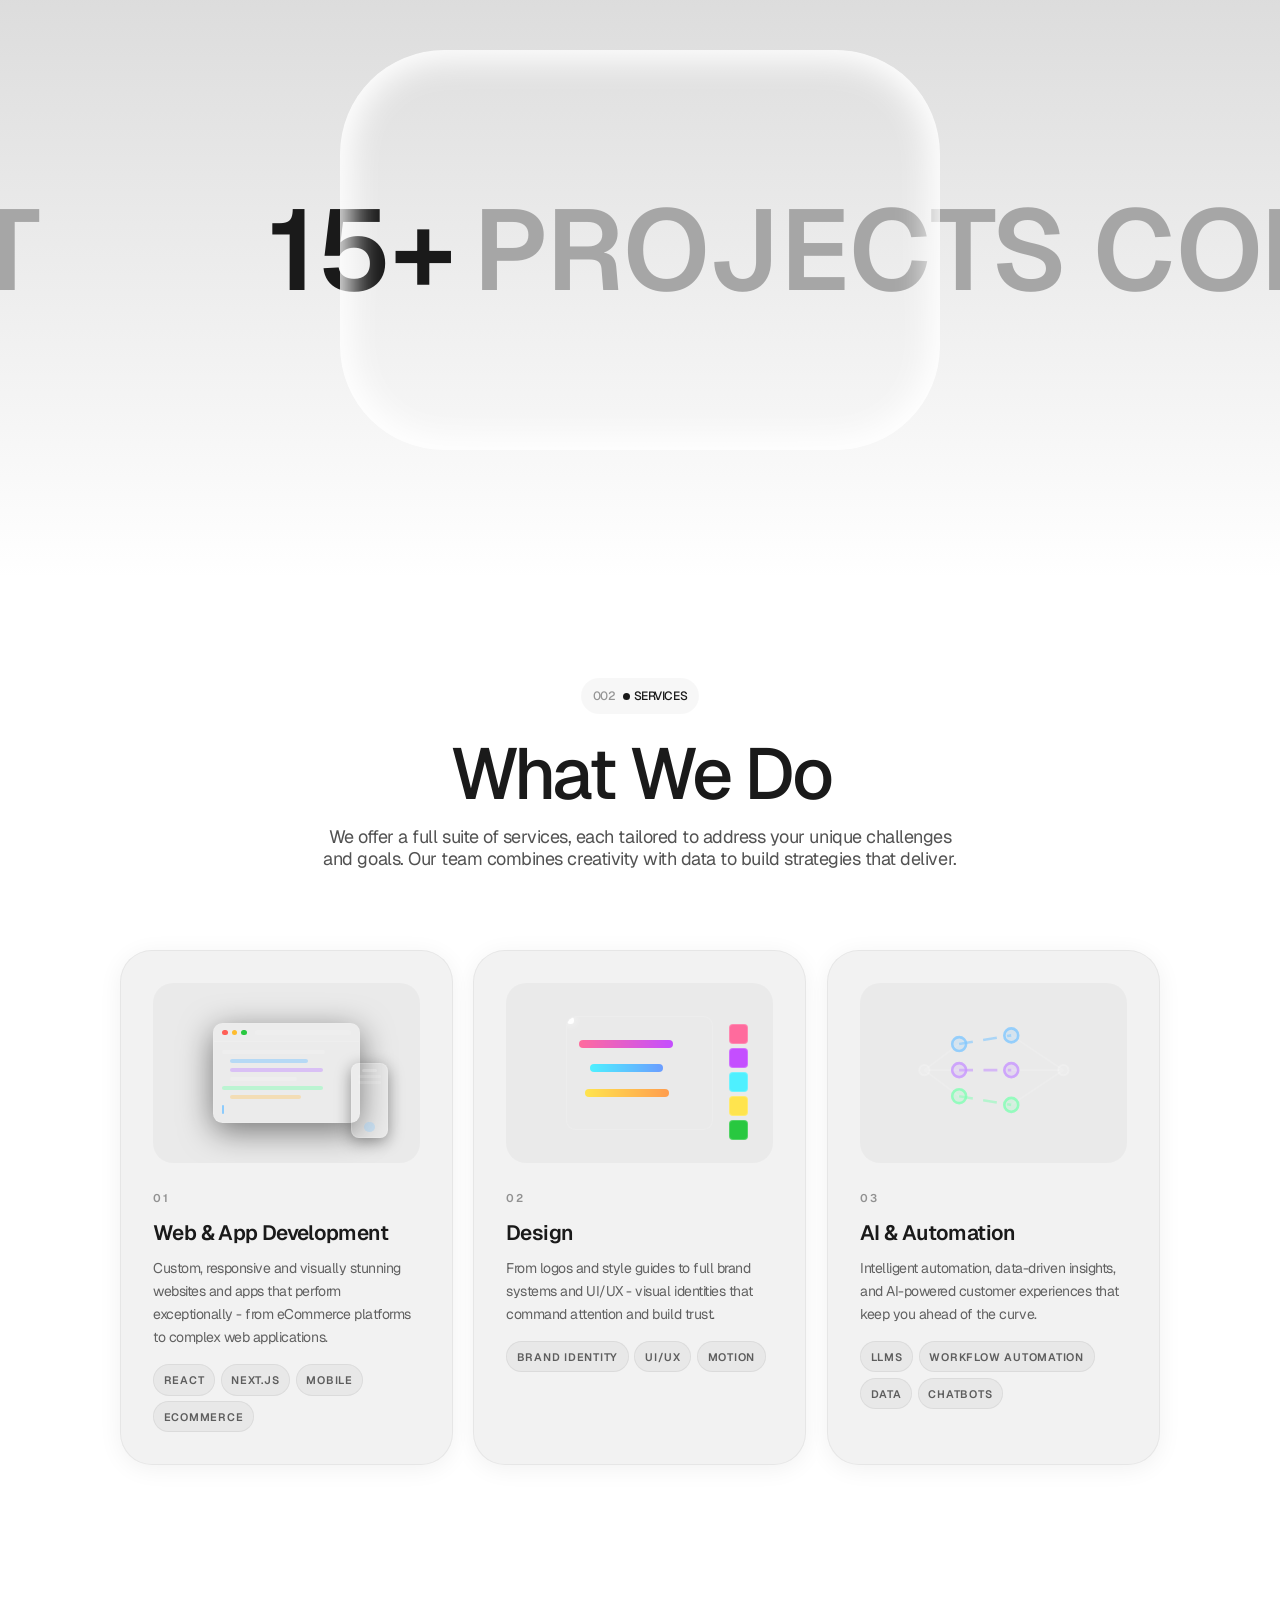
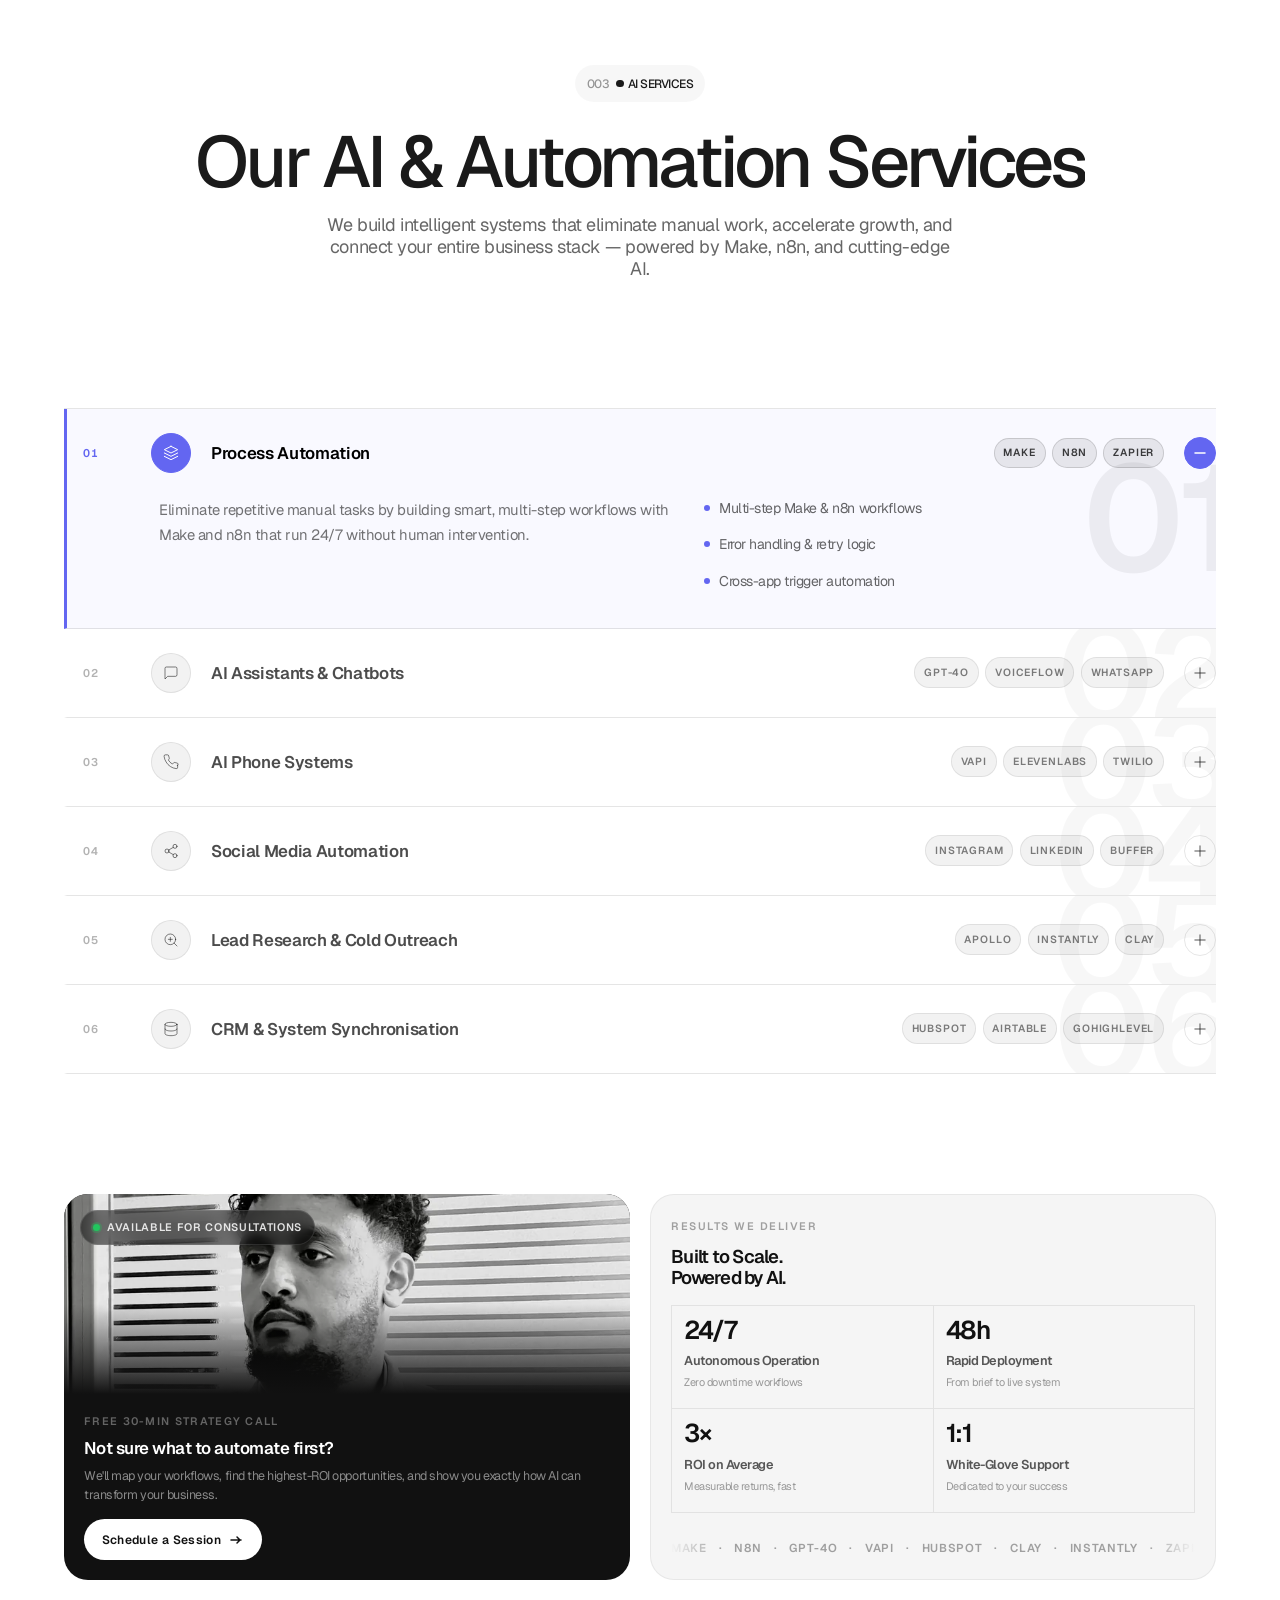
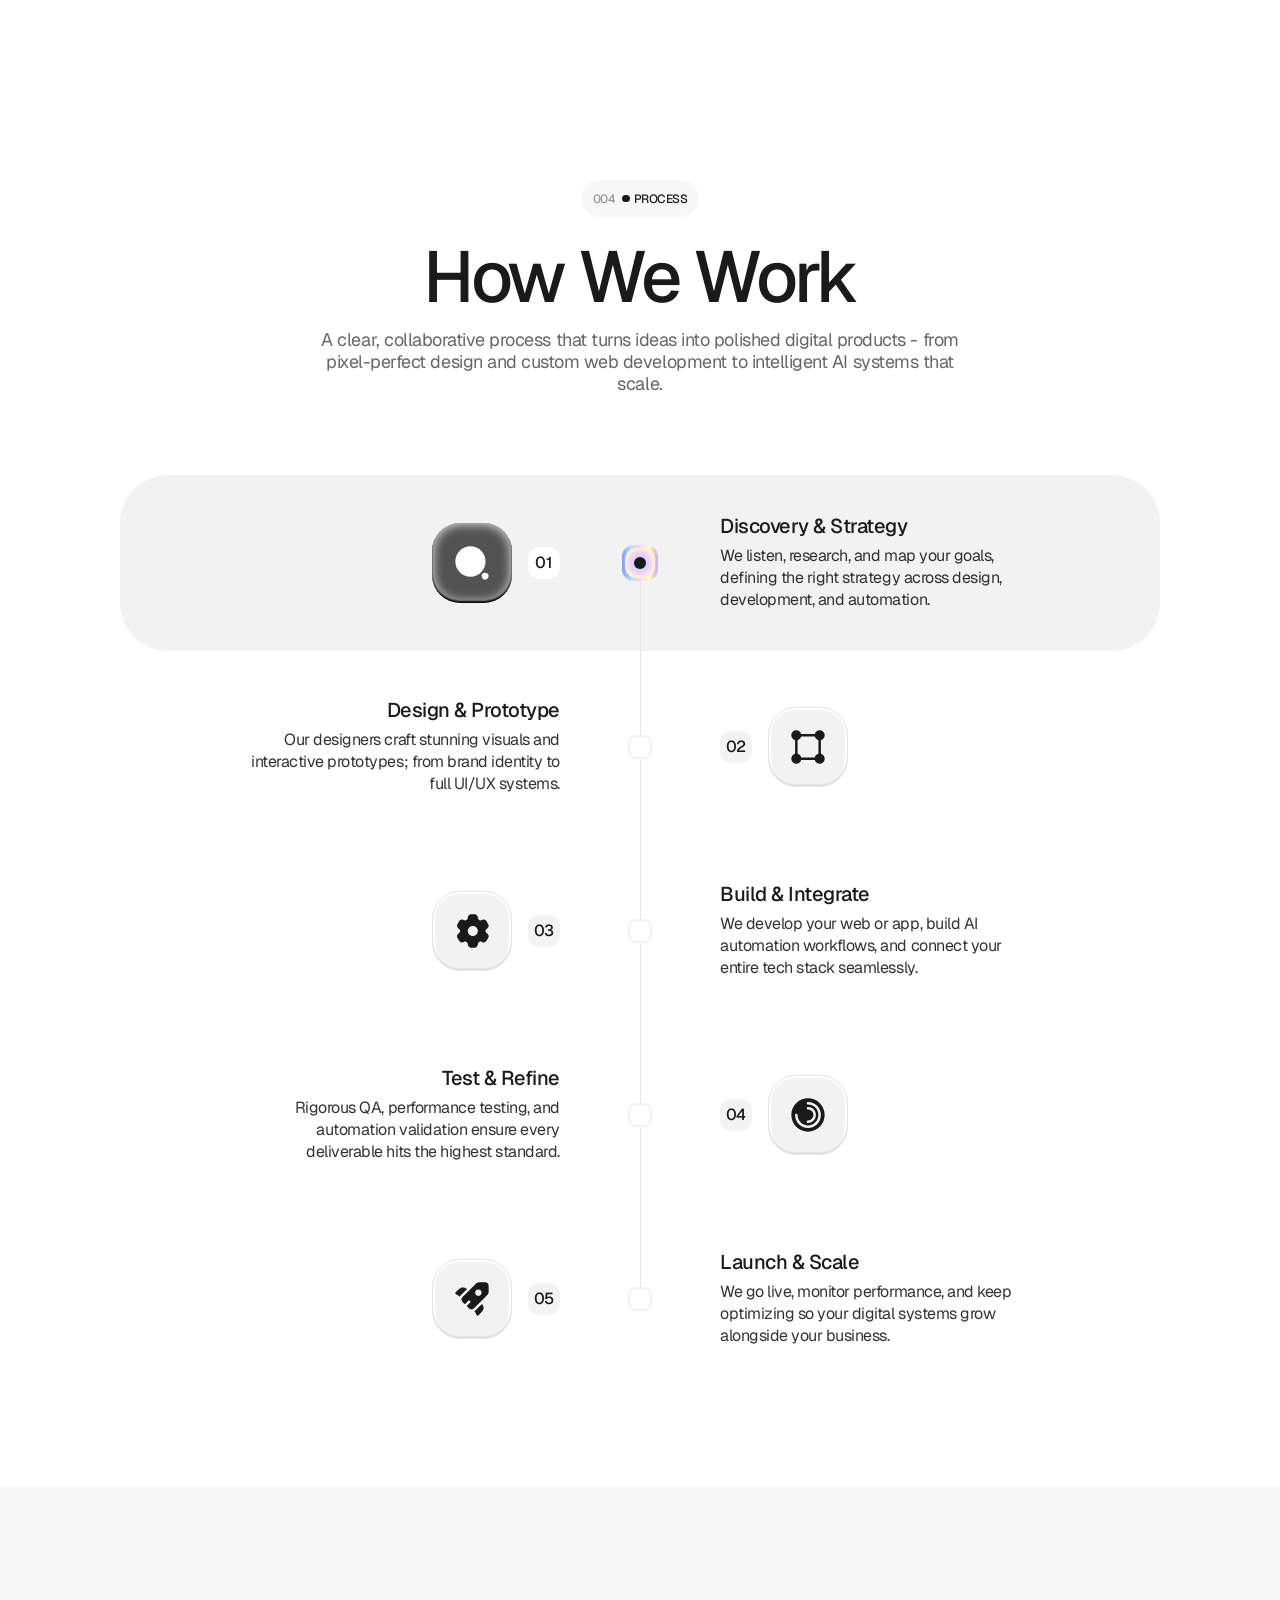
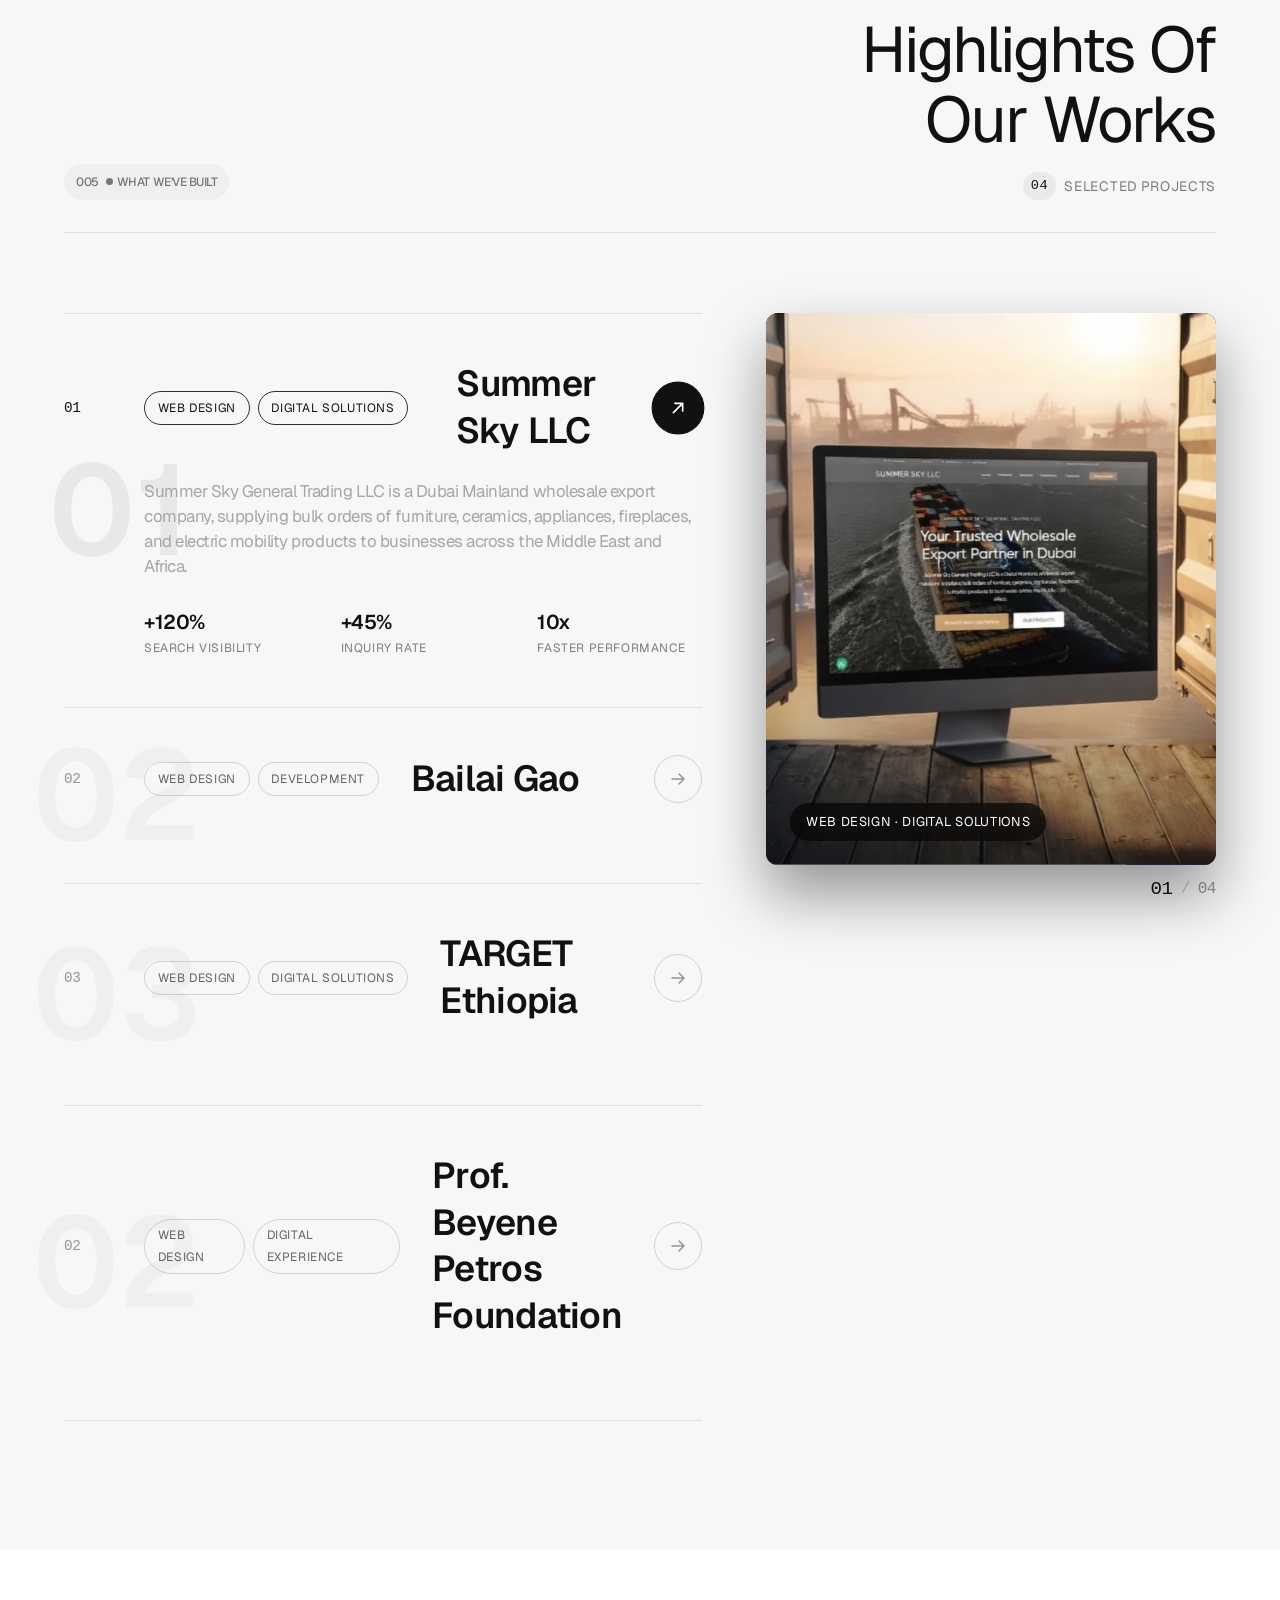
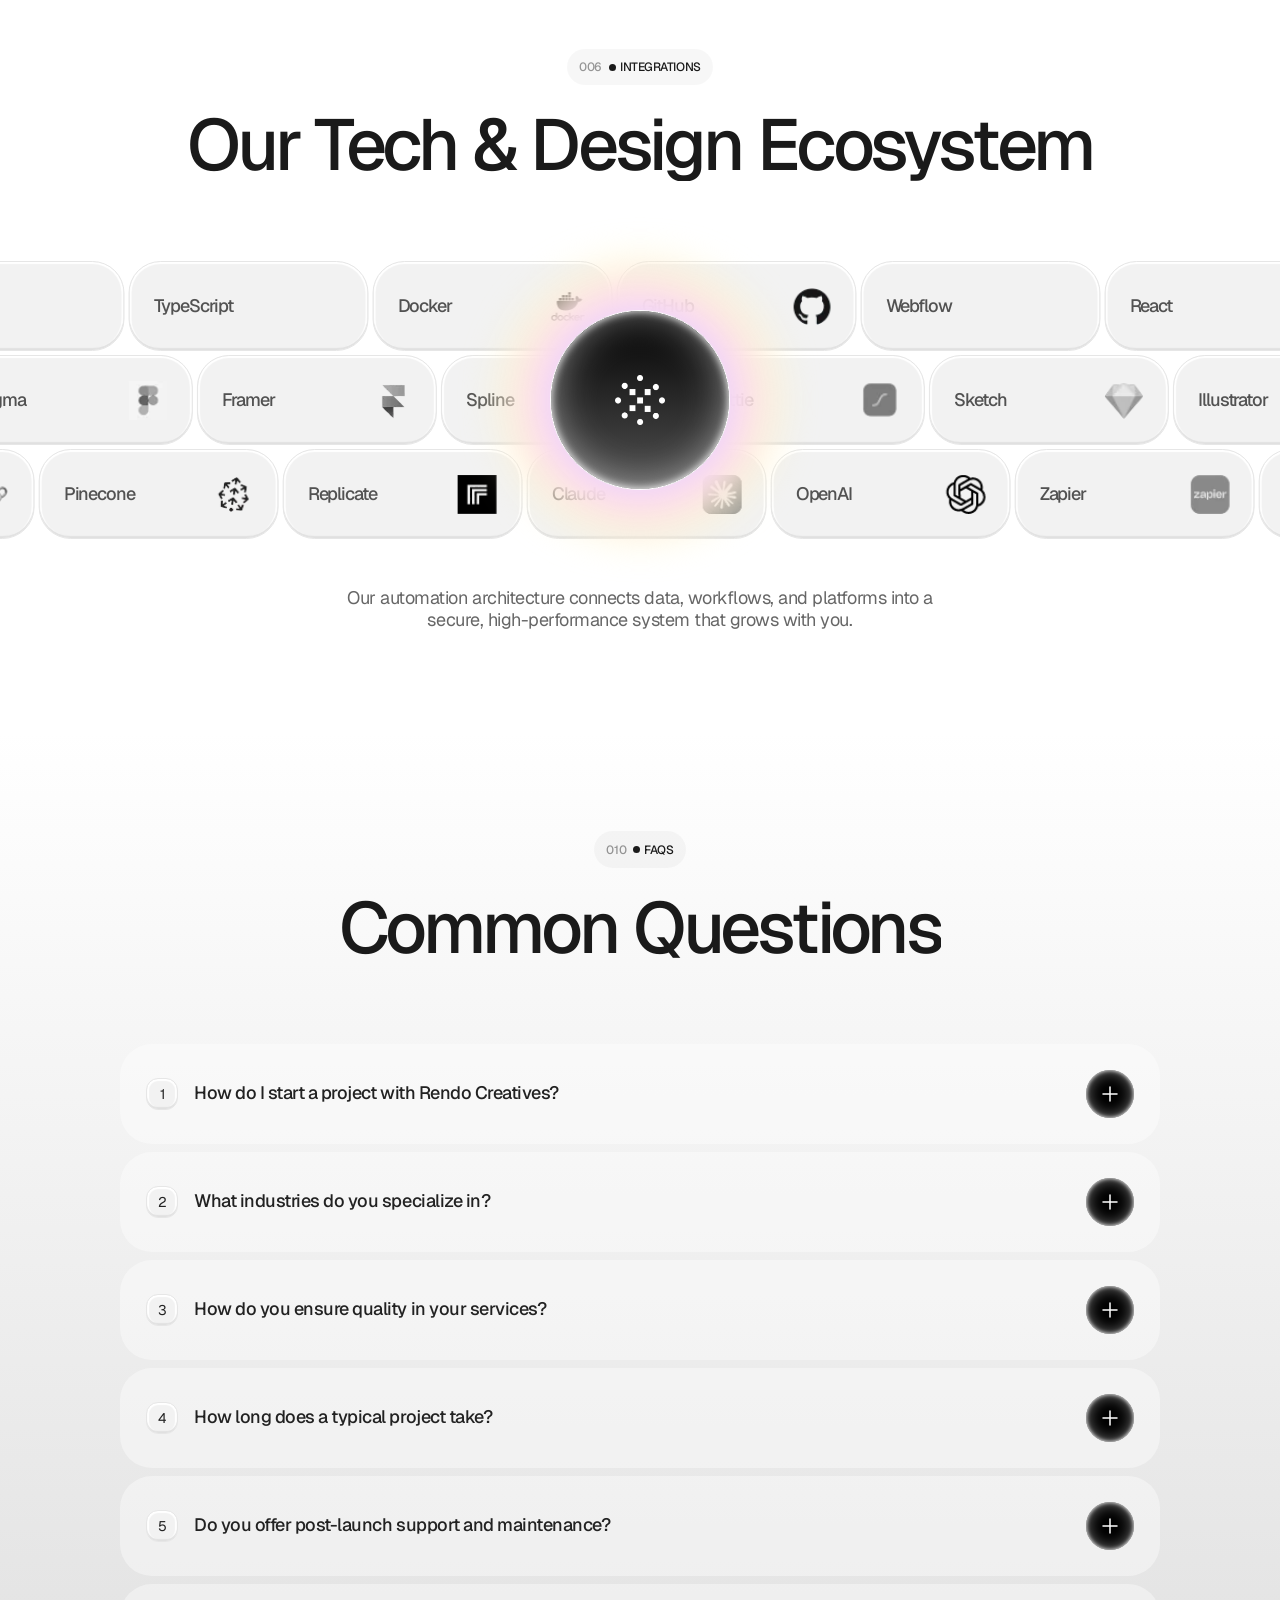
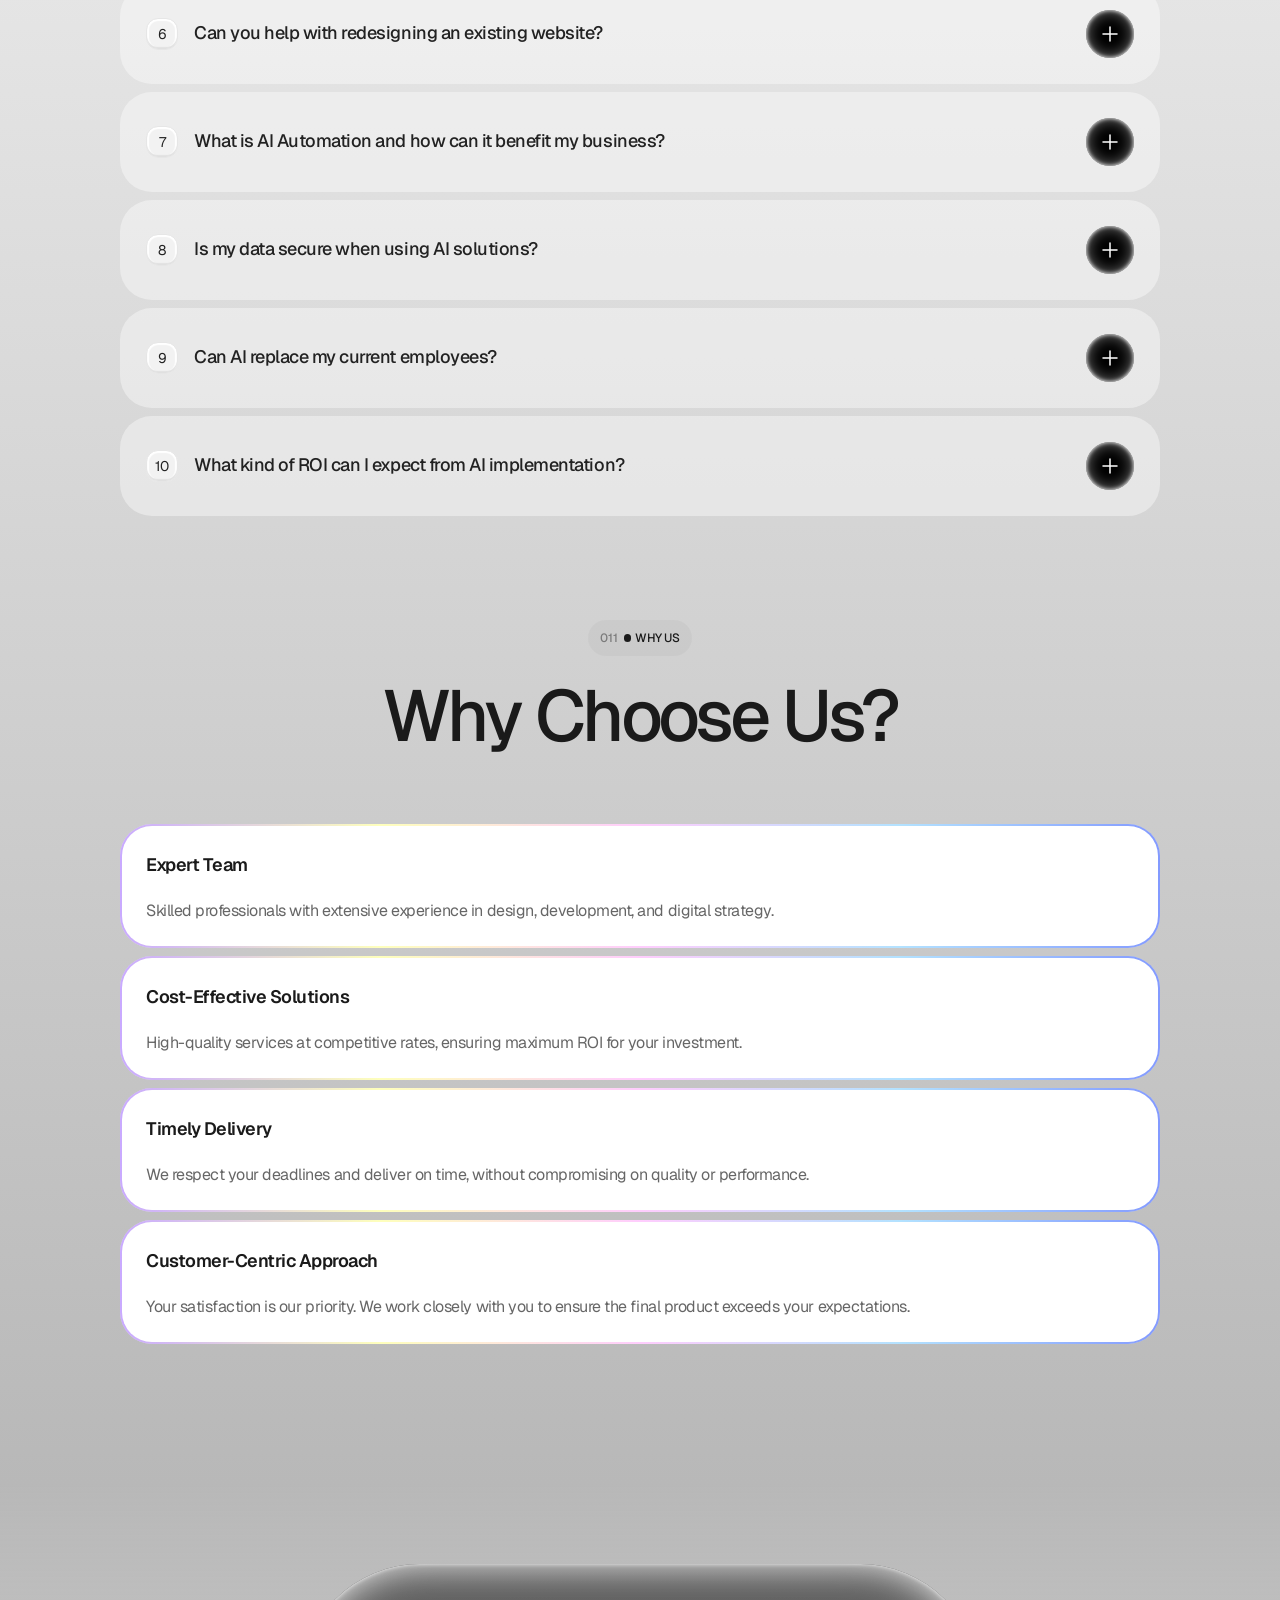
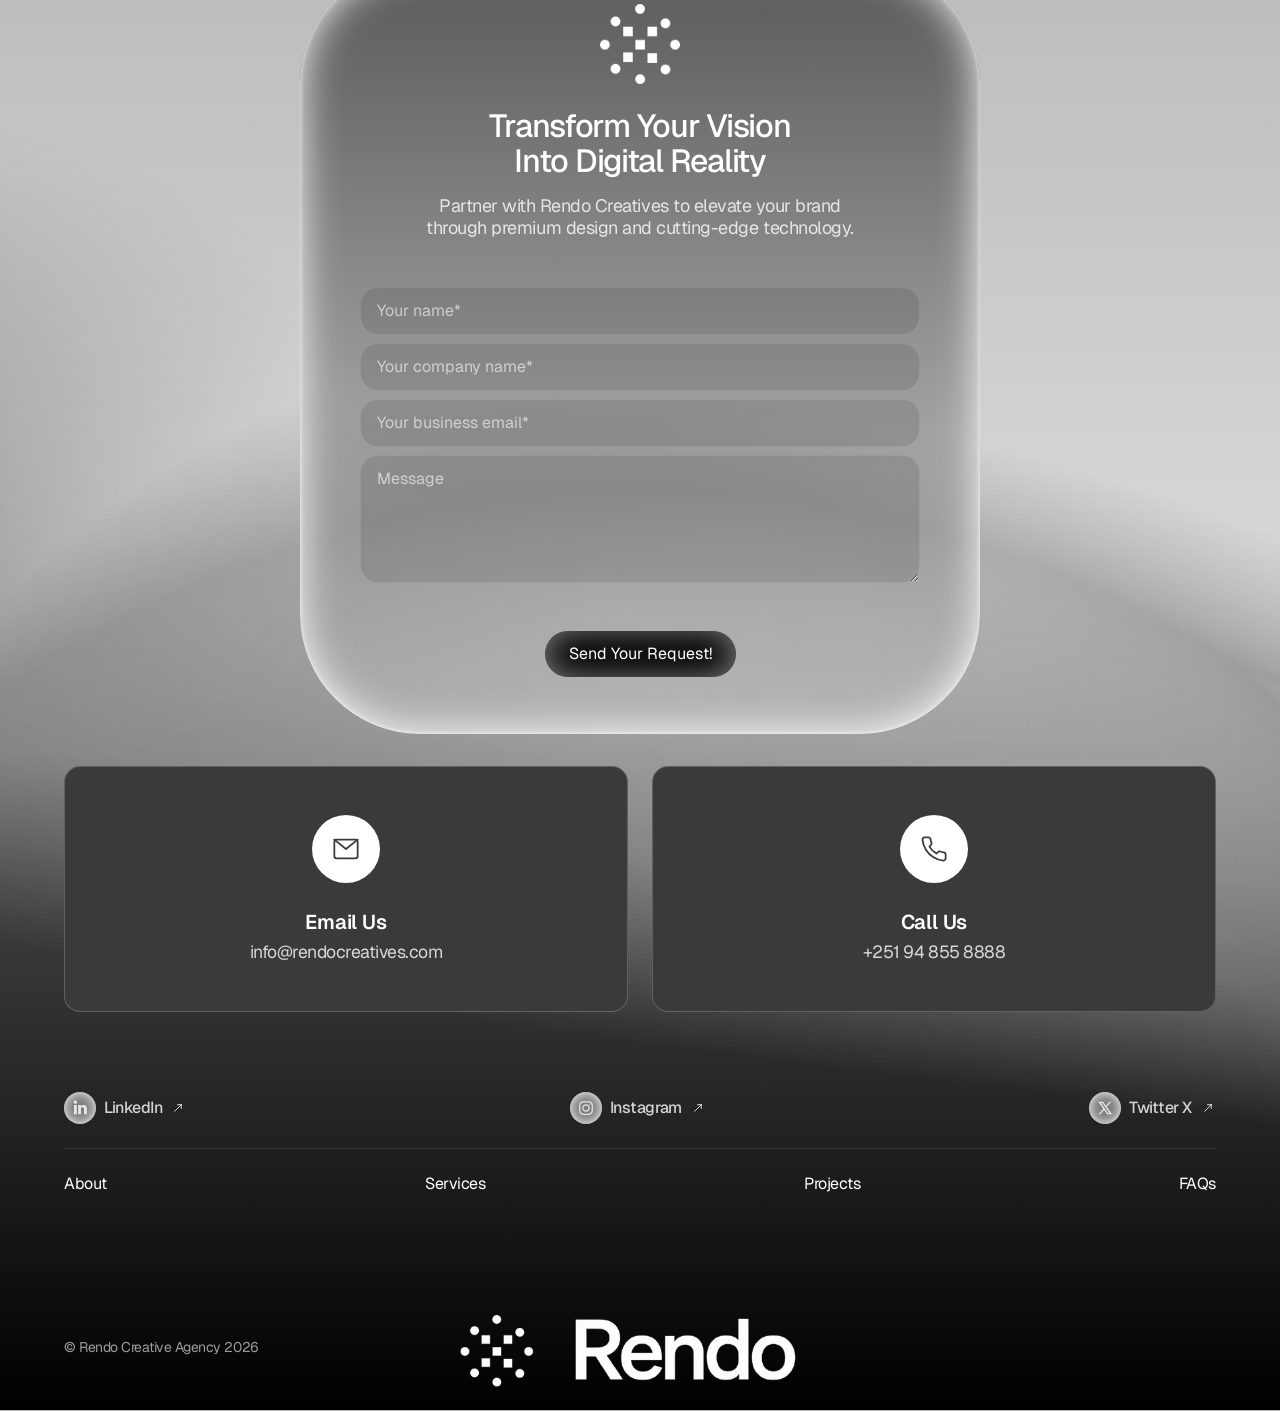
==== commit 82fe05dd: "style: reformat CSS blocks for improved readability and maintenance" ====
--- a/index.html
+++ b/index.html
@@ -114,9 +114,13 @@
         /* ── Global smooth transitions ── */
 
         /* Smooth all interactive elements */
-        a, button, input, textarea, select {
+        a,
+        button,
+        input,
+        textarea,
+        select {
           transition: color 0.3s ease, background-color 0.3s ease, border-color 0.3s ease,
-                      box-shadow 0.3s ease, opacity 0.3s ease, transform 0.3s ease;
+            box-shadow 0.3s ease, opacity 0.3s ease, transform 0.3s ease;
         }
 
         /* Smooth image hovers globally */
@@ -129,8 +133,9 @@
           opacity: 0;
           transform: translateY(2rem);
           transition: opacity 0.8s cubic-bezier(0.33, 1, 0.68, 1),
-                      transform 0.8s cubic-bezier(0.33, 1, 0.68, 1);
-        }
+            transform 0.8s cubic-bezier(0.33, 1, 0.68, 1);
+        }
+
         .section.is-visible {
           opacity: 1;
           transform: translateY(0);
@@ -141,7 +146,10 @@
           html {
             scroll-behavior: auto;
           }
-          *, *::before, *::after {
+
+          *,
+          *::before,
+          *::after {
             animation-duration: 0.01ms !important;
             animation-iteration-count: 1 !important;
             transition-duration: 0.01ms !important;
@@ -2203,15 +2211,15 @@
                       grid-template-rows: 0fr;
                       opacity: 0;
                       transition: grid-template-rows 0.65s cubic-bezier(0.33, 1, 0.68, 1),
-                                  opacity 0.5s ease,
-                                  margin-top 0.65s cubic-bezier(0.33, 1, 0.68, 1);
+                        opacity 0.5s ease,
+                        margin-top 0.65s cubic-bezier(0.33, 1, 0.68, 1);
                       margin-top: 0;
                       border-radius: 12px;
                       overflow: hidden;
                       max-height: none;
                     }
 
-                    .proj-item__mobile-img-wrap > img {
+                    .proj-item__mobile-img-wrap>img {
                       min-height: 0;
                       width: 100%;
                       object-fit: cover;
@@ -2227,11 +2235,11 @@
                       margin-top: 1.25rem;
                       max-height: none;
                       transition: grid-template-rows 0.7s cubic-bezier(0.33, 1, 0.68, 1),
-                                  opacity 0.6s ease 0.05s,
-                                  margin-top 0.7s cubic-bezier(0.33, 1, 0.68, 1);
+                        opacity 0.6s ease 0.05s,
+                        margin-top 0.7s cubic-bezier(0.33, 1, 0.68, 1);
                     }
 
-                    .proj-item.is-hovered .proj-item__mobile-img-wrap > img {
+                    .proj-item.is-hovered .proj-item__mobile-img-wrap>img {
                       transform: scale(1);
                       transition: transform 1.2s cubic-bezier(0.19, 1, 0.22, 1) 0.1s;
                     }
@@ -2239,15 +2247,15 @@
                     /* Smoother desc reveal on mobile */
                     .proj-item__desc {
                       transition: max-height 0.65s cubic-bezier(0.33, 1, 0.68, 1),
-                                  opacity 0.4s ease,
-                                  margin-top 0.65s cubic-bezier(0.33, 1, 0.68, 1);
+                        opacity 0.4s ease,
+                        margin-top 0.65s cubic-bezier(0.33, 1, 0.68, 1);
                     }
 
                     .proj-item.is-hovered .proj-item__desc {
                       max-height: 200px;
                       transition: max-height 0.7s cubic-bezier(0.33, 1, 0.68, 1),
-                                  opacity 0.5s ease 0.08s,
-                                  margin-top 0.7s cubic-bezier(0.33, 1, 0.68, 1);
+                        opacity 0.5s ease 0.08s,
+                        margin-top 0.7s cubic-bezier(0.33, 1, 0.68, 1);
                     }
 
                     /* Stats: always visible on mobile, no jarring expand */
